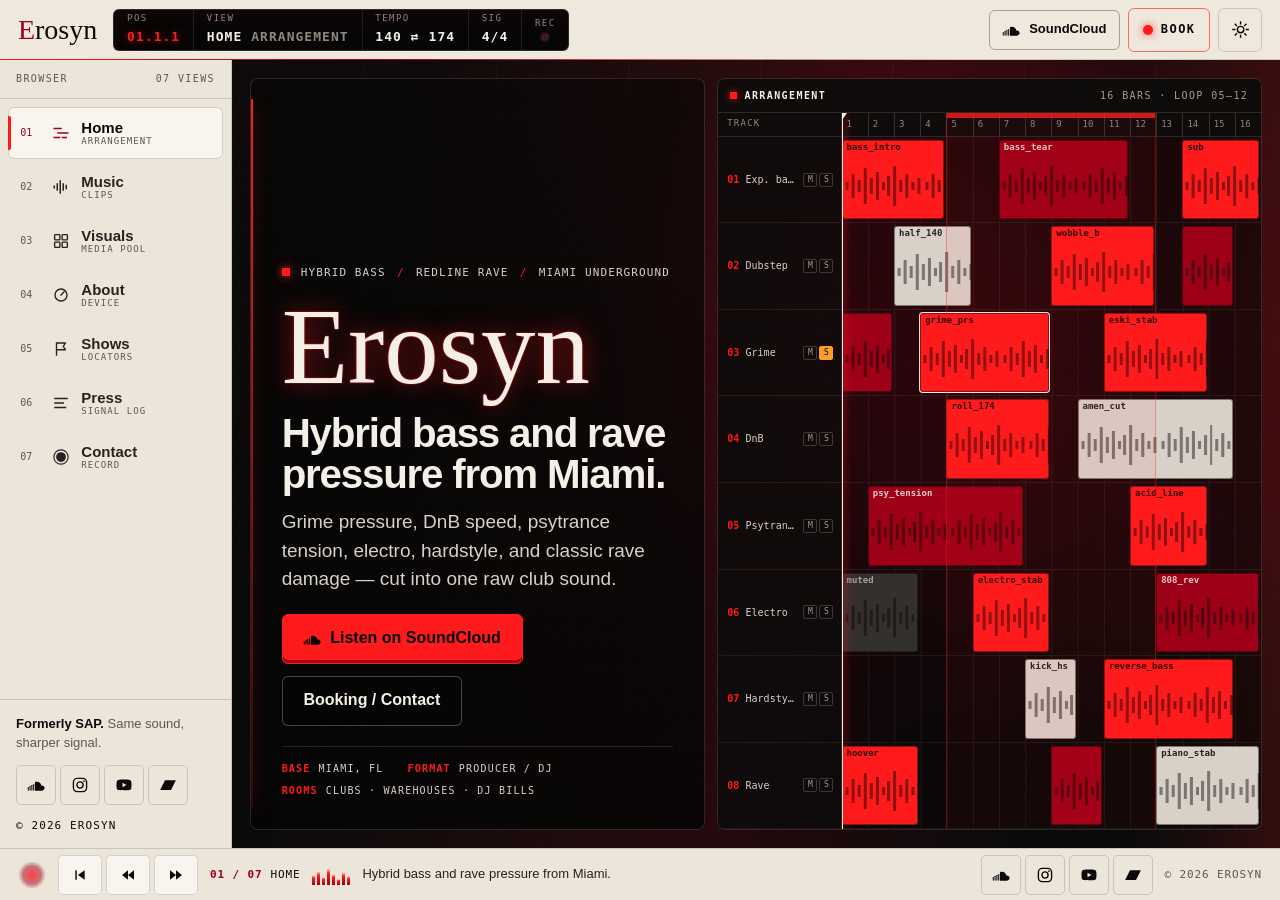
==== erosyn/index.html @ da172830 "Add Erosyn site as a no-scroll, DAW-style single-file app erosyn/index.html is the public site for E" ====
<!DOCTYPE html>
<html lang="en">
<head>
  <meta charset="utf-8">
  <meta name="viewport" content="width=device-width, initial-scale=1, viewport-fit=cover">
  <title>Erosyn — Hybrid Bass Producer &amp; DJ · Miami</title>
  <!-- BRAND SWAP: final SEO description -->
  <meta name="description" content="Erosyn — hybrid bass and rave pressure from Miami. Experimental bass, dubstep, DnB, UK grime, psytrance, electro, hardstyle, and classic rave in one raw club sound. Formerly SAP.">
  <!-- BRAND SWAP: production URL -->
  <link rel="canonical" href="https://standardacidprocedure.com/erosyn/">
  <meta name="robots" content="index, follow">
  <meta name="color-scheme" content="dark light">
  <meta name="theme-color" content="#050505" media="(prefers-color-scheme: dark)" data-default="#050505">
  <meta name="theme-color" content="#f4efe7" media="(prefers-color-scheme: light)" data-default="#f4efe7">

  <meta property="og:type" content="website">
  <meta property="og:site_name" content="Erosyn">
  <meta property="og:title" content="Erosyn — Hybrid bass and rave pressure from Miami">
  <!-- BRAND SWAP: final SEO description -->
  <meta property="og:description" content="Grime pressure, DnB speed, psytrance tension, electro, hardstyle, and classic rave damage in one raw hybrid club sound. Listen, follow, and book Erosyn.">
  <!-- BRAND SWAP: production URL -->
  <meta property="og:url" content="https://standardacidprocedure.com/erosyn/">
  <!-- BRAND SWAP: social preview image -->
  <meta property="og:image" content="https://standardacidprocedure.com/erosyn/03-social/banners/erosyn-hero-banner-warehouse-1920x1080-v01.png">
  <meta property="og:image:width" content="1920">
  <meta property="og:image:height" content="1080">
  <meta property="og:image:alt" content="Erosyn warehouse hero banner">

  <meta name="twitter:card" content="summary_large_image">
  <meta name="twitter:title" content="Erosyn — Hybrid bass and rave pressure from Miami">
  <!-- BRAND SWAP: final SEO description -->
  <meta name="twitter:description" content="Grime pressure, DnB speed, psytrance tension, electro, hardstyle, and classic rave damage in one raw hybrid club sound.">
  <!-- BRAND SWAP: social preview image -->
  <meta name="twitter:image" content="https://standardacidprocedure.com/erosyn/03-social/banners/erosyn-hero-banner-warehouse-1920x1080-v01.png">
  <meta name="twitter:image:alt" content="Erosyn warehouse hero banner">

  <!-- BRAND ASSET: flat red icon mark (production PNG) -->
  <link rel="icon" type="image/png" href="01-logos/png/erosyn-logo-icon-red-transparent-v01.png">
  <!-- BRAND ASSET: red glow avatar, used for the home-screen icon only -->
  <link rel="apple-touch-icon" href="03-social/avatars/erosyn-avatar-icon-redglow-1200-v01.png">

  <!-- BRAND COLOR SOURCE: Erosyn brand system v01 -->
  <style>
    /* =========================================================
       1. BRAND TOKENS — Erosyn brand system v01
       ========================================================= */
    :root {
      --void-black: #050505;
      --signal-red: #ff1b1b;
      --bloodline-red: #9e0018;
      --bone-white: #f4efe7;
      --static-gray: #8a8a8a;
      --warning-amber: #ff9b2f;

      --font-sans: Inter, Arial, Helvetica, sans-serif;
      --font-mono: ui-monospace, SFMono-Regular, Menlo, Consolas, monospace;
      --font-blackletter: "Old English Text MT", "UnifrakturMaguntia", "Luminari", "Palatino Linotype", "Book Antiqua", Georgia, serif;

      --fs-meta: .6875rem;
      --fs-body: clamp(.9375rem, .9rem + .15vw, 1rem);
      --fs-lead: clamp(1rem, .95rem + .3vw, 1.1875rem);
      --fs-view: clamp(1.75rem, 1.15rem + 1.9vw, 2.875rem);

      --space-xs: .5rem;
      --space-sm: .75rem;
      --space-md: 1.25rem;
      --space-lg: 2rem;
      --space-xl: clamp(2.5rem, 2rem + 2.5vw, 4rem);
      --space-2xl: clamp(3.5rem, 2.5rem + 4vw, 6rem);

      --container: 1240px;
      --gutter: clamp(16px, 4vw, 40px);
      --top-h: 60px;
      --status-h: 52px;
      --browser-w: 232px;
      --rail-w: 84px;
      --gap: 12px;
      --pad: clamp(12px, 1.4vw, 20px);
      --radius: 8px;
      --radius-sm: 6px;
      --t-fast: 120ms;
      --t: 150ms;
      --ease: cubic-bezier(.2, .7, .2, 1);
    }

    /* 2. THEME TOKENS — dark is canonical; .scheme-dark pins dark inside the light theme */
    :root,
    .scheme-dark {
      color-scheme: dark;
      --bg: var(--void-black);
      --bg-alt: #0a0908;
      --surface: #0c0c0c;
      --surface-raised: #151312;
      --text: var(--bone-white);
      --text-soft: #d9d1c8;
      --muted: #a49d95;
      --border: rgba(244, 239, 231, .13);
      --border-strong: rgba(244, 239, 231, .28);
      --grid-line: rgba(244, 239, 231, .035);
      --accent: var(--signal-red);
      --accent-text: var(--signal-red);
      --focus: var(--signal-red);
      --header-bg: #070606;
      --shadow: 0 18px 50px rgba(0, 0, 0, .42);
      --shadow-sm: 0 6px 18px rgba(0, 0, 0, .3);
    }

    /* Light: bone base, near-black type, bloodline red for red text (AA on bone). */
    :root[data-theme="light"] {
      color-scheme: light;
      --bg: var(--bone-white);
      --bg-alt: #ece5da;
      --surface: #f8f4ee;
      --surface-raised: #e6dfd3;
      --text: #0b0a09;
      --text-soft: #26221f;
      --muted: #5c5752;
      --border: rgba(5, 5, 5, .15);
      --border-strong: rgba(5, 5, 5, .32);
      --grid-line: rgba(5, 5, 5, .045);
      --accent-text: var(--bloodline-red);
      --header-bg: #efe8dd;
      --shadow: 0 18px 44px rgba(40, 24, 12, .14);
      --shadow-sm: 0 6px 16px rgba(40, 24, 12, .1);
    }

    @media (prefers-color-scheme: light) {
      :root:not([data-theme="dark"]) {
        color-scheme: light;
        --bg: var(--bone-white);
        --bg-alt: #ece5da;
        --surface: #f8f4ee;
        --surface-raised: #e6dfd3;
        --text: #0b0a09;
        --text-soft: #26221f;
        --muted: #5c5752;
        --border: rgba(5, 5, 5, .15);
        --border-strong: rgba(5, 5, 5, .32);
        --grid-line: rgba(5, 5, 5, .045);
        --accent-text: var(--bloodline-red);
        --header-bg: #efe8dd;
        --shadow: 0 18px 44px rgba(40, 24, 12, .14);
        --shadow-sm: 0 6px 16px rgba(40, 24, 12, .1);
      }
    }

    /* =========================================================
       3. BASE
       ========================================================= */
    *,
    *::before,
    *::after {
      box-sizing: border-box;
    }

    html {
      -webkit-text-size-adjust: 100%;
      text-size-adjust: 100%;
    }

    @media (prefers-reduced-motion: no-preference) {
      html:not(.app) {
        scroll-behavior: smooth;
      }
    }

    body {
      margin: 0;
      min-width: 320px;
      background-color: var(--bg);
      background-image:
        linear-gradient(90deg, var(--grid-line) 1px, transparent 1px),
        linear-gradient(180deg, var(--grid-line) 1px, transparent 1px);
      background-size: 48px 48px;
      color: var(--text);
      font-family: var(--font-sans);
      font-size: var(--fs-body);
      line-height: 1.55;
      -webkit-font-smoothing: antialiased;
    }

    h1, h2, h3, p, figure, blockquote, dl, dd, ol, ul {
      margin: 0;
    }

    img,
    svg {
      display: block;
      max-width: 100%;
    }

    img {
      height: auto;
    }

    a {
      color: inherit;
    }

    button,
    input,
    select,
    textarea {
      font: inherit;
      color: inherit;
    }

    button {
      cursor: pointer;
    }

    ::selection {
      background: var(--signal-red);
      color: var(--void-black);
    }

    :focus-visible {
      outline: 2px solid var(--focus);
      outline-offset: 3px;
    }

    main:focus {
      outline: none;
    }

    [hidden] {
      display: none !important;
    }

    /* =========================================================
       4. UTILITIES
       ========================================================= */
    .visually-hidden {
      position: absolute !important;
      width: 1px;
      height: 1px;
      margin: -1px;
      padding: 0;
      overflow: hidden;
      clip: rect(0 0 0 0);
      clip-path: inset(50%);
      white-space: nowrap;
      border: 0;
    }

    .mono {
      font-family: var(--font-mono);
      font-size: var(--fs-meta);
      letter-spacing: .1em;
      text-transform: uppercase;
    }

    .sprite {
      position: absolute;
      width: 0;
      height: 0;
      overflow: hidden;
    }

    .icon {
      width: 1.125rem;
      height: 1.125rem;
      flex: none;
    }

    .skip-link {
      position: absolute;
      top: .6rem;
      left: .6rem;
      z-index: 500;
      padding: .75rem 1rem;
      border: 1px solid var(--signal-red);
      border-radius: var(--radius-sm);
      background: var(--void-black);
      color: var(--bone-white);
      font-weight: 700;
      text-decoration: none;
      transform: translateY(-220%);
      transition: transform var(--t) var(--ease);
    }

    .skip-link:focus {
      transform: none;
    }

    .led {
      display: inline-block;
      width: 7px;
      height: 7px;
      flex: none;
      background: var(--signal-red);
      box-shadow: 0 0 8px rgba(255, 27, 27, .8);
    }

    /* =========================================================
       5. BUTTONS, CHIPS, LINKS
       ========================================================= */
    .btn {
      display: inline-flex;
      align-items: center;
      justify-content: center;
      gap: .55rem;
      min-height: 44px;
      padding: .6rem 1.05rem;
      border: 1px solid var(--border-strong);
      border-radius: var(--radius-sm);
      background: var(--surface);
      color: var(--text);
      font-size: .9375rem;
      font-weight: 700;
      line-height: 1.15;
      text-align: center;
      text-decoration: none;
      transition:
        background-color var(--t) var(--ease),
        border-color var(--t) var(--ease),
        color var(--t) var(--ease),
        box-shadow var(--t) var(--ease),
        transform var(--t-fast) var(--ease);
    }

    .btn--primary {
      border-color: var(--signal-red);
      background: var(--signal-red);
      color: var(--void-black);
      box-shadow: inset 0 -3px 0 var(--bloodline-red);
    }

    .btn--ghost {
      background: transparent;
    }

    .btn--sm {
      min-height: 40px;
      padding: .4rem .8rem;
      font-size: .8125rem;
    }

    .btn--lg {
      min-height: 50px;
      padding: .75rem 1.3rem;
      font-size: 1rem;
    }

    @media (hover: hover) {
      .btn:hover {
        border-color: var(--accent);
        transform: translateY(-1px);
      }

      .btn--primary:hover {
        background: var(--bloodline-red);
        color: var(--bone-white);
        box-shadow: inset 0 -3px 0 var(--signal-red);
      }

      .btn--ghost:hover {
        background: rgba(255, 27, 27, .08);
      }
    }

    .btn:active {
      transform: translateY(0);
    }

    .icon-btn {
      display: inline-grid;
      place-items: center;
      width: 44px;
      height: 44px;
      flex: none;
      padding: 0;
      border: 1px solid var(--border);
      border-radius: var(--radius-sm);
      background: transparent;
      color: var(--text);
      transition: border-color var(--t) var(--ease), color var(--t) var(--ease);
    }

    @media (hover: hover) {
      .icon-btn:hover {
        border-color: var(--accent);
        color: var(--accent-text);
      }
    }

    .chip {
      display: inline-flex;
      align-items: center;
      padding: .15rem .45rem;
      border: 1px solid var(--border-strong);
      border-radius: 4px;
      color: var(--muted);
      font-family: var(--font-mono);
      font-size: .625rem;
      font-weight: 700;
      letter-spacing: .1em;
      line-height: 1.4;
      text-transform: uppercase;
      white-space: nowrap;
    }

    /* Warning Amber is reserved for utility/status: placeholder + demo states only. */
    .chip--utility {
      border-color: var(--warning-amber);
      background: var(--warning-amber);
      color: var(--void-black);
    }

    .ext-link {
      display: inline-flex;
      align-items: center;
      justify-content: center;
      gap: .4rem;
      min-height: 44px;
      padding: 0 .75rem;
      border: 1px solid var(--border);
      border-radius: var(--radius-sm);
      color: var(--text);
      font-family: var(--font-mono);
      font-size: .6875rem;
      font-weight: 700;
      letter-spacing: .1em;
      text-decoration: none;
      text-transform: uppercase;
      white-space: nowrap;
      transition: border-color var(--t) var(--ease), color var(--t) var(--ease);
    }

    .ext-link .icon {
      width: .875rem;
      height: .875rem;
    }

    @media (hover: hover) {
      .ext-link:hover {
        border-color: var(--accent);
        color: var(--accent-text);
      }
    }

    /* =========================================================
       6. APP SHELL — no-scroll workstation (JS on); stacked document (JS off)
       ========================================================= */
    html.app,
    html.app body {
      height: 100%;
      overflow: hidden;
    }

    .app .shell {
      display: grid;
      grid-template-rows: var(--top-h) minmax(0, 1fr) var(--status-h);
      height: 100vh;
      height: 100dvh;
    }

    .app .workspace {
      display: grid;
      grid-template-columns: var(--browser-w) minmax(0, 1fr);
      min-height: 0;
    }

    .app .editor {
      position: relative;
      min-width: 0;
      min-height: 0;
      overflow: hidden;
      overflow: clip;
    }

    @media (min-width: 768px) and (max-width: 1279.98px) {
      .app .workspace {
        grid-template-columns: var(--rail-w) minmax(0, 1fr);
      }
    }

    @media (max-width: 767.98px) {
      :root {
        --top-h: 56px;
        --status-h: 56px;
        --gap: 10px;
      }

      .app .workspace {
        grid-template-columns: minmax(0, 1fr);
      }
    }

    /* =========================================================
       7. TOP BAR — brand, LCD readout, actions
       ========================================================= */
    .topbar {
      position: relative;
      z-index: 60;
      display: flex;
      flex-wrap: wrap;
      align-items: center;
      gap: .6rem;
      min-height: var(--top-h);
      padding: .5rem var(--pad);
      border-bottom: 1px solid var(--border);
      background: var(--header-bg);
    }

    .app .topbar {
      flex-wrap: nowrap;
      padding-block: 0;
    }

    .topbar::after {
      content: "";
      position: absolute;
      right: 0;
      bottom: -1px;
      left: 0;
      height: 1px;
      background: linear-gradient(90deg, var(--signal-red), var(--bloodline-red) 30%, transparent 75%);
    }

    .browser-toggle {
      display: none;
      align-items: center;
      gap: .5rem;
      min-height: 44px;
      padding: 0 .7rem;
      border: 1px solid var(--border);
      border-radius: var(--radius-sm);
      background: transparent;
      font-family: var(--font-mono);
      font-size: .6875rem;
      font-weight: 700;
      letter-spacing: .12em;
      text-transform: uppercase;
    }

    .browser-toggle[aria-expanded="true"] {
      border-color: var(--accent);
    }

    .browser-toggle__bars {
      display: grid;
      gap: 4px;
      width: 16px;
    }

    .browser-toggle__bars span {
      display: block;
      height: 2px;
      background: currentColor;
      transition: transform var(--t) var(--ease), opacity var(--t) var(--ease);
    }

    .browser-toggle[aria-expanded="true"] .browser-toggle__bars span:nth-child(1) {
      transform: translateY(6px) rotate(45deg);
    }

    .browser-toggle[aria-expanded="true"] .browser-toggle__bars span:nth-child(2) {
      opacity: 0;
    }

    .browser-toggle[aria-expanded="true"] .browser-toggle__bars span:nth-child(3) {
      transform: translateY(-6px) rotate(-45deg);
    }

    .brand {
      position: relative;
      display: inline-flex;
      align-items: center;
      min-height: 44px;
      flex: none;
      text-decoration: none;
    }

    .brand img {
      width: auto;
      height: 50px;
    }

    .logo-on-light {
      display: none;
    }

    :root[data-theme="light"] .logo-on-dark {
      display: none;
    }

    :root[data-theme="light"] .logo-on-light {
      display: block;
    }

    @media (prefers-color-scheme: light) {
      :root:not([data-theme="dark"]) .logo-on-dark {
        display: none;
      }

      :root:not([data-theme="dark"]) .logo-on-light {
        display: block;
      }
    }

    .brand__fallback,
    .wordmark__fallback {
      font-family: var(--font-blackletter);
      font-weight: 400;
    }

    .brand__fallback {
      display: none;
      color: var(--text);
      font-size: 1.75rem;
      line-height: 1;
    }

    .brand__fallback span {
      color: var(--accent-text);
    }

    .brand.is-missing img {
      position: absolute;
      width: 1px;
      height: 1px;
      overflow: hidden;
      clip-path: inset(50%);
      opacity: 0;
    }

    .brand.is-missing .brand__fallback {
      display: block;
    }

    /* LCD: hardware readout, always dark */
    .lcd {
      display: none;
    }

    .lcd__seg {
      display: grid;
      align-content: center;
      gap: 1px;
      min-width: 0;
      padding: 0 .8rem;
      border-left: 1px solid rgba(244, 239, 231, .1);
    }

    .lcd__seg:first-child {
      border-left: 0;
    }

    .lcd__label {
      color: #8f8780;
      font-size: .5625rem;
      letter-spacing: .16em;
      text-transform: uppercase;
    }

    .lcd__value {
      color: var(--bone-white);
      font-size: .8125rem;
      font-weight: 700;
      font-variant-numeric: tabular-nums;
      letter-spacing: .08em;
      text-transform: uppercase;
      white-space: nowrap;
    }

    .lcd__value--red {
      color: var(--signal-red);
      text-shadow: 0 0 8px rgba(255, 27, 27, .55);
    }

    .lcd__mode {
      color: #8f8780;
    }

    .lcd__seg--tempo,
    .lcd__seg--sig {
      display: none;
    }

    .rec-lamp {
      width: 10px;
      height: 10px;
      margin: 0 auto;
      border-radius: 50%;
      background: #3a1a1c;
      box-shadow: inset 0 0 0 1px rgba(0, 0, 0, .5);
    }

    .app[data-view="contact"] .rec-lamp {
      background: var(--signal-red);
      box-shadow: 0 0 10px rgba(255, 27, 27, .9);
    }

    @media (min-width: 768px) {
      .app .lcd {
        display: flex;
        align-items: stretch;
        height: 42px;
        margin-left: .4rem;
        overflow: hidden;
        border: 1px solid rgba(244, 239, 231, .16);
        border-radius: var(--radius-sm);
        background: #070606;
        font-family: var(--font-mono);
        box-shadow: inset 0 8px 18px rgba(255, 27, 27, .05);
      }
    }

    @media (min-width: 1280px) {
      .app .lcd__seg--tempo,
      .app .lcd__seg--sig {
        display: grid;
      }
    }

    .topbar__actions {
      display: flex;
      align-items: center;
      gap: .5rem;
      margin-left: auto;
    }

    .rec-btn {
      display: inline-flex;
      align-items: center;
      gap: .5rem;
      min-height: 44px;
      padding: 0 .85rem;
      border: 1px solid rgba(255, 27, 27, .6);
      border-radius: var(--radius-sm);
      color: var(--text);
      font-family: var(--font-mono);
      font-size: .75rem;
      font-weight: 700;
      letter-spacing: .12em;
      text-decoration: none;
      text-transform: uppercase;
      transition: background-color var(--t) var(--ease), border-color var(--t) var(--ease);
    }

    .rec-btn__dot {
      width: 10px;
      height: 10px;
      border-radius: 50%;
      background: var(--signal-red);
      box-shadow: 0 0 8px rgba(255, 27, 27, .8);
    }

    @media (hover: hover) {
      .rec-btn:hover {
        border-color: var(--signal-red);
        background: rgba(255, 27, 27, .1);
      }
    }

    .theme-toggle .icon {
      width: 1.2rem;
      height: 1.2rem;
    }

    .theme-toggle[aria-pressed="true"] .icon--sun,
    .theme-toggle[aria-pressed="false"] .icon--moon {
      display: none;
    }

    html:not(.js) .theme-toggle {
      display: none;
    }

    @media (max-width: 767.98px) {
      .app .browser-toggle {
        display: inline-flex;
      }

      .topbar-sc {
        display: none;
      }

      .brand img {
        height: 44px;
      }
    }

    @media (max-width: 379.98px) {
      .browser-toggle__label,
      .rec-btn__label {
        position: absolute;
        width: 1px;
        height: 1px;
        overflow: hidden;
        clip-path: inset(50%);
        white-space: nowrap;
      }

      .rec-btn {
        min-width: 44px;
        justify-content: center;
        padding: 0;
      }
    }

    @media (min-width: 768px) and (max-width: 1023.98px) {
      .topbar-sc {
        min-width: 44px;
        padding: 0;
      }

      .topbar-sc__label {
        position: absolute;
        width: 1px;
        height: 1px;
        overflow: hidden;
        clip-path: inset(50%);
        white-space: nowrap;
      }
    }

    /* =========================================================
       8. BROWSER — sidebar (≥1280), icon rail (768–1279), drawer (<768)
       ========================================================= */
    .browser {
      border-bottom: 1px solid var(--border);
      background: var(--bg-alt);
    }

    .browser__head {
      display: flex;
      justify-content: space-between;
      gap: .5rem;
      padding: .7rem 1rem;
      border-bottom: 1px solid var(--border);
      color: var(--muted);
      font-family: var(--font-mono);
      font-size: .625rem;
      letter-spacing: .14em;
      text-transform: uppercase;
    }

    .browser__list {
      display: flex;
      flex-wrap: wrap;
      gap: 4px;
      margin: 0;
      padding: .5rem;
      list-style: none;
    }

    .browser__link {
      position: relative;
      display: flex;
      align-items: center;
      gap: .6rem;
      min-height: 44px;
      padding: .35rem .7rem;
      border: 1px solid transparent;
      border-radius: var(--radius-sm);
      color: var(--text-soft);
      text-decoration: none;
      transition: background-color var(--t) var(--ease), color var(--t) var(--ease), border-color var(--t) var(--ease);
    }

    .browser__idx {
      color: var(--muted);
      font-family: var(--font-mono);
      font-size: .625rem;
      font-variant-numeric: tabular-nums;
    }

    .browser__icon {
      width: 18px;
      height: 18px;
      flex: none;
    }

    .browser__text {
      display: grid;
      min-width: 0;
      line-height: 1.15;
    }

    .browser__label {
      font-size: .9375rem;
      font-weight: 700;
    }

    .browser__hint {
      color: var(--muted);
      font-family: var(--font-mono);
      font-size: .5625rem;
      letter-spacing: .12em;
      text-transform: uppercase;
    }

    @media (hover: hover) {
      .browser__link:hover {
        background: rgba(255, 27, 27, .06);
        color: var(--text);
      }
    }

    .browser__link[aria-current="page"] {
      border-color: var(--border);
      background: var(--surface);
      color: var(--text);
    }

    .browser__link[aria-current="page"]::before {
      content: "";
      position: absolute;
      top: 8px;
      bottom: 8px;
      left: -1px;
      width: 3px;
      border-radius: 0 2px 2px 0;
      background: var(--signal-red);
    }

    .browser__link[aria-current="page"] .browser__icon,
    .browser__link[aria-current="page"] .browser__idx {
      color: var(--accent-text);
    }

    .browser__foot {
      display: none;
    }

    .browser__note {
      color: var(--muted);
      font-size: .8125rem;
      line-height: 1.45;
    }

    .browser__note b {
      color: var(--text);
    }

    .browser__social {
      display: none;
    }

    .app .browser {
      display: flex;
      flex-direction: column;
      min-height: 0;
      border-right: 1px solid var(--border);
      border-bottom: 0;
    }

    .app .browser__list {
      flex-direction: column;
      flex-wrap: nowrap;
      gap: 2px;
      overflow-y: auto;
    }

    .app .browser__link {
      display: grid;
      grid-template-columns: 1.3rem 18px minmax(0, 1fr);
      gap: .7rem;
      min-height: 52px;
    }

    .app .browser__foot {
      display: grid;
      gap: .75rem;
      margin-top: auto;
      padding: .9rem 1rem;
      border-top: 1px solid var(--border);
    }

    @media (min-width: 768px) and (max-width: 1279.98px) {
      .app .browser__head,
      .app .browser__foot,
      .app .browser__idx,
      .app .browser__hint {
        display: none;
      }

      .app .browser__list {
        padding: .5rem .4rem;
      }

      .app .browser__link {
        grid-template-columns: minmax(0, 1fr);
        justify-items: center;
        gap: .35rem;
        min-height: 62px;
        padding: .5rem .2rem;
        text-align: center;
      }

      .app .browser__icon {
        width: 20px;
        height: 20px;
      }

      .app .browser__label {
        font-size: .6875rem;
        letter-spacing: .02em;
      }
    }

    @media (max-width: 767.98px) {
      .app .browser {
        position: fixed;
        top: var(--top-h);
        bottom: 0;
        left: 0;
        z-index: 80;
        width: min(300px, 86vw);
        box-shadow: var(--shadow);
        transform: translateX(-102%);
        visibility: hidden;
        transition: transform 160ms var(--ease), visibility 0s linear 160ms;
      }

      .app .browser.is-open {
        transform: none;
        visibility: visible;
        transition-delay: 0s;
      }

      .app .browser__social {
        display: flex;
      }
    }

    .browser-scrim {
      position: fixed;
      inset: var(--top-h) 0 0;
      z-index: 70;
      background: rgba(5, 5, 5, .6);
    }

    /* =========================================================
       9. STATUS BAR — transport, position, meters, follow, copyright
       ========================================================= */
    .statusbar {
      display: flex;
      flex-wrap: wrap;
      align-items: center;
      gap: .6rem 1rem;
      padding: 1rem var(--gutter);
      border-top: 1px solid var(--border);
      background: var(--bg-alt);
      color: var(--muted);
      font-family: var(--font-mono);
      font-size: .6875rem;
      letter-spacing: .08em;
      text-transform: uppercase;
    }

    .app .statusbar {
      flex-wrap: nowrap;
      gap: .75rem;
      min-width: 0;
      padding: 0 var(--pad);
      overflow: hidden;
    }

    .status__icon {
      position: relative;
      display: block;
      width: 28px;
      height: 28px;
      flex: none;
      border-radius: 4px;
      background: radial-gradient(circle at 50% 50%, rgba(255, 27, 27, .8), rgba(158, 0, 24, .5) 45%, transparent 70%);
    }

    .status__icon img {
      width: 100%;
      height: 100%;
      object-fit: contain;
    }

    .status__icon.is-missing img {
      opacity: 0;
    }

    .transport {
      display: flex;
      gap: 4px;
    }

    .tbtn {
      display: grid;
      place-items: center;
      width: 44px;
      height: 40px;
      padding: 0;
      border: 1px solid var(--border);
      border-radius: 5px;
      background: var(--surface);
      color: var(--text);
      transition: border-color var(--t) var(--ease), color var(--t) var(--ease);
    }

    .tbtn .icon {
      width: 16px;
      height: 16px;
    }

    @media (hover: hover) {
      .tbtn:hover {
        border-color: var(--accent);
        color: var(--accent-text);
      }
    }

    html:not(.app) [data-step],
    html:not(.app) .status__pos {
      display: none;
    }

    .status__pos {
      display: flex;
      gap: .5rem;
      color: var(--text);
      white-space: nowrap;
    }

    .status__pos b {
      color: var(--accent-text);
      font-variant-numeric: tabular-nums;
    }

    .meters {
      display: none;
      align-items: flex-end;
      gap: 2px;
      height: 20px;
    }

    .meters i {
      width: 3px;
      height: 100%;
      background: linear-gradient(0deg, var(--bloodline-red), var(--signal-red) 70%, var(--bone-white));
      transform: scaleY(var(--l, .5));
      transform-origin: 50% 100%;
    }

    .status__desc {
      display: none;
      min-width: 0;
      overflow: hidden;
      color: var(--text-soft);
      font-family: var(--font-sans);
      font-size: .8125rem;
      letter-spacing: 0;
      text-overflow: ellipsis;
      text-transform: none;
      white-space: nowrap;
    }

    .status__nav ul {
      display: flex;
      flex-wrap: wrap;
      gap: 0 1rem;
      margin: 0;
      padding: 0;
      list-style: none;
    }

    .status__nav a {
      display: inline-flex;
      align-items: center;
      min-height: 44px;
      color: var(--text-soft);
    }

    .app .status__nav {
      display: none;
    }

    .social {
      display: flex;
      flex-wrap: wrap;
      gap: 4px;
      margin: 0;
      padding: 0;
      list-style: none;
    }

    .social a {
      display: grid;
      place-items: center;
      width: 40px;
      height: 40px;
      border: 1px solid var(--border);
      border-radius: 5px;
      color: var(--text);
      transition: border-color var(--t) var(--ease), color var(--t) var(--ease);
    }

    .social .icon {
      width: 18px;
      height: 18px;
    }

    @media (hover: hover) {
      .social a:hover {
        border-color: var(--accent);
        color: var(--accent-text);
      }
    }

    .status__end {
      display: flex;
      align-items: center;
      gap: .75rem;
      margin-left: auto;
    }

    .status__copy {
      white-space: nowrap;
    }

    @media (max-width: 767.98px) {
      .app .statusbar .social {
        display: none;
      }
    }

    @media (max-width: 479.98px) {
      .app .status__copy {
        display: none;
      }
    }

    @media (min-width: 1024px) {
      .app .meters {
        display: flex;
      }
    }

    @media (min-width: 1280px) {
      .app .status__desc {
        display: block;
      }
    }

    /* =========================================================
       10. VIEWS + PANELS
       ========================================================= */
    .view {
      position: relative;
      display: flex;
      flex-direction: column;
      gap: var(--gap);
      padding: var(--space-lg) var(--gutter);
      border-top: 1px solid var(--border);
    }

    .app .view {
      position: absolute;
      inset: 0;
      display: none;
      padding: var(--pad);
      border-top: 0;
      overflow: auto;
      overscroll-behavior: contain;
      animation: view-in 180ms var(--ease) both;
    }

    .app[data-view="home"] #home,
    .app[data-view="music"] #music,
    .app[data-view="visuals"] #visuals,
    .app[data-view="about"] #about,
    .app[data-view="shows"] #shows,
    .app[data-view="press"] #press,
    .app[data-view="contact"] #contact {
      display: flex;
    }

    .view__head {
      display: flex;
      flex: none;
      flex-wrap: wrap;
      align-items: flex-end;
      justify-content: space-between;
      gap: .4rem 1.5rem;
      padding-bottom: .7rem;
      border-bottom: 1px solid var(--border);
    }

    .view__idx {
      display: flex;
      align-items: center;
      gap: .55rem;
      color: var(--accent-text);
      font-family: var(--font-mono);
      font-size: .6875rem;
      font-weight: 700;
      letter-spacing: .14em;
      text-transform: uppercase;
    }

    .view__idx::before {
      content: "";
      width: 18px;
      height: 2px;
      background: var(--accent);
    }

    .view__title {
      margin-top: .3rem;
      font-size: var(--fs-view);
      font-weight: 800;
      letter-spacing: -.035em;
      line-height: .95;
    }

    .view__desc {
      max-width: 54ch;
      color: var(--text-soft);
      font-size: .9375rem;
    }

    /* Desktop: every view fits the editor. Below 1024px the chrome stays fixed and the view scrolls inside. */
    @media (min-width: 1024px) {
      .app .view__body {
        flex: 1;
        min-height: 0;
      }
    }

    .panel {
      position: relative;
      display: flex;
      flex-direction: column;
      min-width: 0;
      min-height: 0;
      overflow: hidden;
      border: 1px solid var(--border);
      border-radius: var(--radius);
      background: var(--surface);
    }

    .panel__bar {
      display: flex;
      flex: none;
      flex-wrap: wrap;
      align-items: center;
      justify-content: space-between;
      gap: .3rem 1rem;
      min-height: 34px;
      padding: .35rem .8rem;
      border-bottom: 1px solid var(--border);
      background: var(--surface-raised);
      color: var(--muted);
      font-family: var(--font-mono);
      font-size: .625rem;
      letter-spacing: .14em;
      text-transform: uppercase;
    }

    .panel__bar > span {
      display: inline-flex;
      align-items: center;
      gap: .45rem;
    }

    .panel__bar b {
      color: var(--text);
      font-weight: 700;
    }

    @media (max-height: 640px) {
      .app .view__desc {
        display: none;
      }
    }

    @keyframes view-in {
      from { opacity: 0; transform: translateY(6px); }
      to { opacity: 1; transform: none; }
    }

    /* =========================================================
       11. HOME — arrangement view
       ========================================================= */
    .view--home {
      background: var(--void-black);
      color: var(--text);
    }

    .home__media {
      position: absolute;
      inset: 0;
      z-index: 0;
      overflow: hidden;
      pointer-events: none;
      background:
        radial-gradient(ellipse 55% 70% at 74% 38%, rgba(158, 0, 24, .6), transparent 72%),
        radial-gradient(ellipse 30% 45% at 86% 70%, rgba(255, 27, 27, .18), transparent 70%),
        repeating-linear-gradient(90deg, rgba(244, 239, 231, .03) 0 2px, transparent 2px 132px),
        linear-gradient(180deg, #140506 0%, #070404 55%, #050505 100%);
    }

    .home__media img {
      width: 100%;
      height: 100%;
      object-fit: cover;
      object-position: 62% 50%;
      filter: saturate(.92) contrast(1.08) brightness(.62);
    }

    .home__media.is-missing img {
      opacity: 0;
    }

    .home__media::after {
      content: "";
      position: absolute;
      inset: 0;
      background:
        linear-gradient(270deg, rgba(255, 27, 27, .16), transparent 14%),
        linear-gradient(0deg, rgba(5, 5, 5, .85), transparent 45%),
        linear-gradient(90deg, rgba(5, 5, 5, .7), rgba(5, 5, 5, .2) 60%, rgba(5, 5, 5, .45));
    }

    .home__fx {
      position: absolute;
      inset: 0;
      z-index: 0;
      overflow: hidden;
      pointer-events: none;
    }

    .home__wash {
      position: absolute;
      top: 0;
      bottom: 0;
      left: -50%;
      z-index: 0;
      width: 200%;
      background: linear-gradient(104deg, transparent 32%, rgba(255, 27, 27, .08) 45%, rgba(158, 0, 24, .18) 52%, transparent 66%);
      pointer-events: none;
      animation: wash-drift 22s ease-in-out infinite alternate;
    }

    .home__noise {
      position: absolute;
      inset: 0;
      z-index: 0;
      opacity: .07;
      pointer-events: none;
      background-image: url("data:image/svg+xml,%3Csvg xmlns='http://www.w3.org/2000/svg' width='180' height='180'%3E%3Cfilter id='n'%3E%3CfeTurbulence type='fractalNoise' baseFrequency='.9' numOctaves='2' stitchTiles='stitch'/%3E%3CfeColorMatrix values='0 0 0 0 1 0 0 0 0 1 0 0 0 0 1 0 0 0 .6 0'/%3E%3C/filter%3E%3Crect width='100%25' height='100%25' filter='url(%23n)'/%3E%3C/svg%3E");
    }

    .home__grid {
      position: relative;
      z-index: 1;
      display: grid;
      gap: var(--gap);
    }

    @media (min-width: 1024px) {
      .home__grid {
        grid-template-columns: minmax(340px, 1fr) minmax(0, 1.2fr);
      }

      .app .home__grid {
        flex: 1;
        min-height: 0;
        grid-template-rows: minmax(0, 1fr);
      }
    }

    .home__id {
      justify-content: flex-end;
      gap: 0;
      padding: clamp(1.1rem, 2.4vw, 2.25rem);
      border-color: rgba(244, 239, 231, .14);
      background: linear-gradient(180deg, rgba(5, 5, 5, .5), rgba(5, 5, 5, .86));
    }

    .home__id::before {
      content: "";
      position: absolute;
      top: 1.25rem;
      bottom: 1.25rem;
      left: 0;
      width: 2px;
      background: linear-gradient(180deg, var(--signal-red), rgba(158, 0, 24, .25));
      box-shadow: 0 0 18px rgba(255, 27, 27, .55);
    }

    .hero__meta {
      display: flex;
      flex-wrap: wrap;
      align-items: center;
      gap: .3rem .7rem;
      color: var(--text-soft);
    }

    .hero__meta .sep {
      color: var(--accent-text);
    }

    .hero__dot {
      width: 8px;
      height: 8px;
      background: var(--signal-red);
      box-shadow: 0 0 10px rgba(255, 27, 27, .9);
      animation: signal-flicker 3.6s steps(1, end) infinite;
    }

    .hero__title {
      margin-top: .9rem;
      line-height: 1;
    }

    .hero__title:focus {
      outline: none;
    }

    .hero__title:focus-visible {
      outline: 2px solid var(--focus);
      outline-offset: 4px;
    }

    .wordmark {
      position: relative;
      display: inline-block;
      max-width: 100%;
      vertical-align: bottom;
    }

    .wordmark__img {
      width: auto;
      height: clamp(84px, 20vh, 200px);
      filter: drop-shadow(0 0 24px rgba(255, 27, 27, .22));
    }

    .wordmark__fallback {
      display: none;
      color: var(--bone-white);
      font-size: clamp(3.5rem, 2rem + 6vw, 7.5rem);
      line-height: .95;
      text-shadow: 0 0 2px rgba(255, 27, 27, .9), 0 0 24px rgba(255, 27, 27, .55);
    }

    .wordmark.is-missing .wordmark__img {
      position: absolute;
      width: 1px;
      height: 1px;
      overflow: hidden;
      clip-path: inset(50%);
      opacity: 0;
    }

    .wordmark.is-missing .wordmark__fallback {
      display: block;
    }

    .hero__headline {
      max-width: 20ch;
      margin-top: .9rem;
      font-size: clamp(1.5rem, 1rem + 1.9vw, 2.75rem);
      font-weight: 800;
      letter-spacing: -.03em;
      line-height: 1.02;
      text-wrap: balance;
    }

    .hero__lede {
      max-width: 50ch;
      margin-top: .8rem;
      color: var(--text-soft);
      font-size: var(--fs-lead);
      line-height: 1.5;
    }

    .hero__actions {
      display: flex;
      flex-wrap: wrap;
      gap: var(--space-sm);
      margin-top: 1.25rem;
    }

    .hero__actions .btn--ghost {
      background: rgba(5, 5, 5, .5);
    }

    .hero__facts {
      display: flex;
      flex-wrap: wrap;
      gap: .4rem 1.5rem;
      margin-top: 1.25rem;
      padding-top: .9rem;
      border-top: 1px solid var(--border);
      font-family: var(--font-mono);
      font-size: .625rem;
      letter-spacing: .12em;
      text-transform: uppercase;
    }

    .hero__facts div {
      display: flex;
      gap: .5rem;
    }

    .hero__facts dt {
      color: var(--accent-text);
      font-weight: 700;
    }

    .hero__facts dd {
      color: var(--text-soft);
    }

    @media (max-width: 479.98px) {
      .hero__actions .btn {
        width: 100%;
      }
    }

    @media (max-height: 760px) and (min-width: 1024px) {
      .app .hero__facts {
        display: none;
      }
    }

    /* Arrangement lanes */
    .arrange {
      --lane-head: 124px;
      border-color: rgba(244, 239, 231, .14);
      background: rgba(5, 5, 5, .5);
    }

    .arrange .panel__bar {
      background: rgba(14, 12, 12, .9);
    }

    .arrange__body {
      position: relative;
      display: grid;
      flex: 1;
      grid-template-rows: 24px minmax(0, 1fr);
      min-height: 240px;
    }

    @media (min-width: 1024px) {
      .app .arrange__body {
        min-height: 0;
      }
    }

    .arrange__ruler {
      display: grid;
      grid-template-columns: var(--lane-head) minmax(0, 1fr);
      border-bottom: 1px solid rgba(244, 239, 231, .12);
      background: rgba(14, 12, 12, .85);
    }

    .arrange__corner {
      display: flex;
      align-items: center;
      padding-left: .6rem;
      border-right: 1px solid rgba(244, 239, 231, .12);
      color: #8f8780;
      font-family: var(--font-mono);
      font-size: .5625rem;
      letter-spacing: .14em;
      text-transform: uppercase;
    }

    .ruler {
      display: grid;
      grid-template-columns: repeat(16, minmax(0, 1fr));
    }

    .ruler span {
      padding: 5px 0 0 4px;
      border-left: 1px solid rgba(244, 239, 231, .16);
      color: #8f8780;
      font-family: var(--font-mono);
      font-size: .5625rem;
      font-variant-numeric: tabular-nums;
    }

    .arrange__lanes {
      display: grid;
      grid-auto-rows: minmax(22px, 1fr);
      min-height: 0;
    }

    .lane {
      display: grid;
      grid-template-columns: var(--lane-head) minmax(0, 1fr);
      border-bottom: 1px solid rgba(244, 239, 231, .07);
    }

    .lane__head {
      display: flex;
      align-items: center;
      gap: .4rem;
      min-width: 0;
      padding: 0 .45rem 0 .6rem;
      overflow: hidden;
      border-right: 1px solid rgba(244, 239, 231, .12);
      background: rgba(14, 12, 12, .8);
      color: #d9d1c8;
      font-family: var(--font-mono);
      font-size: .625rem;
      white-space: nowrap;
    }

    .lane__head b {
      color: var(--signal-red);
    }

    .lane__name {
      flex: 1;
      min-width: 0;
      overflow: hidden;
      text-overflow: ellipsis;
    }

    .lane__ms {
      display: flex;
      gap: 2px;
    }

    .lane__ms i {
      display: grid;
      place-items: center;
      width: 14px;
      height: 14px;
      border: 1px solid rgba(244, 239, 231, .2);
      border-radius: 2px;
      color: #a49d95;
      font-size: .5rem;
      font-style: normal;
    }

    .lane__ms i.on {
      border-color: var(--warning-amber);
      background: var(--warning-amber);
      color: var(--void-black);
    }

    .lane__track {
      position: relative;
      background-image: linear-gradient(90deg, rgba(244, 239, 231, .07) 1px, transparent 1px);
      background-size: calc(100% / 16) 100%;
    }

    .clip {
      --c: var(--signal-red);
      position: absolute;
      top: 3px;
      bottom: 3px;
      left: calc(var(--x) * 100% / 16);
      width: calc(var(--w) * 100% / 16 - 2px);
      overflow: hidden;
      padding: 1px 4px;
      border: 1px solid rgba(5, 5, 5, .45);
      border-radius: 3px;
      background-color: var(--c);
      background-image: url("data:image/svg+xml,%3Csvg xmlns='http://www.w3.org/2000/svg' width='40' height='24'%3E%3Cpath d='M2 10v4M5 6v12M8 9v6M11 3v18M14 8v8M17 5v14M20 10v4M23 7v10M26 2v20M29 9v6M32 6v12M35 10v4M38 8v8' stroke='%23050505' stroke-opacity='.45' stroke-width='1.5'/%3E%3C/svg%3E");
      background-repeat: repeat-x;
      background-position: 0 70%;
      background-size: auto 62%;
      color: rgba(5, 5, 5, .85);
      font-family: var(--font-mono);
      font-size: .5625rem;
      font-weight: 700;
      line-height: 1.3;
      white-space: nowrap;
    }

    .clip--blood {
      --c: var(--bloodline-red);
      color: rgba(244, 239, 231, .85);
    }

    .clip--bone {
      --c: #d9d1c8;
    }

    .clip--mute {
      --c: #34302e;
      color: #a49d95;
    }

    .clip--sel {
      box-shadow: 0 0 0 1px var(--bone-white);
    }

    .arrange__overlay {
      position: absolute;
      top: 0;
      right: 0;
      bottom: 0;
      left: var(--lane-head);
      overflow: hidden;
      pointer-events: none;
    }

    .loop {
      position: absolute;
      top: 0;
      bottom: 0;
      left: calc(4 * 100% / 16);
      width: calc(8 * 100% / 16);
      border-right: 1px solid rgba(255, 27, 27, .35);
      border-left: 1px solid rgba(255, 27, 27, .35);
      background: rgba(255, 27, 27, .05);
    }

    .loop::before {
      content: "";
      position: absolute;
      top: 0;
      right: 0;
      left: 0;
      height: 5px;
      background: rgba(255, 27, 27, .8);
    }

    .playhead-run {
      position: absolute;
      inset: 0;
      animation: playhead 16s linear infinite;
    }

    .playhead {
      position: absolute;
      top: 0;
      bottom: 0;
      left: 0;
      width: 1px;
      background: var(--bone-white);
      box-shadow: 0 0 10px 1px rgba(255, 27, 27, .7);
    }

    .playhead::before {
      content: "";
      position: absolute;
      top: 0;
      left: -5px;
      border-top: 7px solid var(--bone-white);
      border-right: 5px solid transparent;
      border-left: 5px solid transparent;
    }

    @media (max-width: 767.98px) {
      .arrange {
        --lane-head: 88px;
      }

      .lane__ms {
        display: none;
      }

      .ruler span:nth-child(even) {
        color: transparent;
      }
    }

    /* =========================================================
       12. MUSIC — clips + inspector deck
       ========================================================= */
    .music {
      display: grid;
      gap: var(--gap);
    }

    @media (min-width: 1024px) {
      .music {
        grid-template-columns: minmax(0, 1fr) minmax(340px, .95fr);
      }

      .app .music {
        grid-template-rows: minmax(0, 1fr);
      }
    }

    @media (min-width: 1024px) {
      .app .clips .tracks {
        flex: 1;
        min-height: 0;
        overflow-y: auto;
      }
    }

    @media (min-width: 1024px) and (max-height: 860px) {
      .app .track__desc {
        display: none;
      }
    }

    .tracks {
      margin: 0;
      padding: 0;
      list-style: none;
    }

    .track {
      position: relative;
      display: grid;
      grid-template-columns: minmax(0, 1fr);
      border-bottom: 1px solid var(--border);
    }

    .track__select {
      position: relative;
      display: grid;
      grid-template-columns: 1.5rem 48px minmax(0, 1fr);
      align-items: center;
      gap: .75rem;
      width: 100%;
      padding: .7rem .8rem;
      border: 0;
      background: transparent;
      text-align: left;
      transition: background-color var(--t) var(--ease);
    }

    .track__select::before {
      content: "";
      position: absolute;
      top: 8px;
      bottom: 8px;
      left: 0;
      width: 3px;
      background: var(--signal-red);
      transform: scaleY(0);
      transition: transform var(--t) var(--ease);
    }

    .track__select[aria-pressed="true"] {
      background: linear-gradient(90deg, rgba(255, 27, 27, .12), transparent 75%);
    }

    .track__select[aria-pressed="true"]::before {
      transform: scaleY(1);
    }

    @media (hover: hover) {
      .track__select:hover {
        background-color: rgba(255, 27, 27, .06);
      }
    }

    .track__select:focus-visible {
      outline-offset: -3px;
    }

    html:not(.js) .track__select {
      cursor: default;
    }

    .track__num {
      color: var(--muted);
      font-family: var(--font-mono);
      font-size: .6875rem;
      font-variant-numeric: tabular-nums;
    }

    .track__select[aria-pressed="true"] .track__num {
      color: var(--accent-text);
      font-weight: 700;
    }

    .track__thumb {
      position: relative;
      display: block;
      width: 48px;
      height: 48px;
      overflow: hidden;
      border: 1px solid var(--border);
      border-radius: 4px;
    }

    .track__thumb img {
      width: 100%;
      height: 100%;
      object-fit: cover;
    }

    .track__main {
      display: grid;
      gap: .1rem;
      min-width: 0;
    }

    .track__title {
      font-size: 1rem;
      font-weight: 800;
      letter-spacing: -.01em;
      line-height: 1.2;
    }

    .track__meta {
      color: var(--muted);
      font-family: var(--font-mono);
      font-size: .625rem;
      letter-spacing: .1em;
      text-transform: uppercase;
    }

    .track__desc {
      color: var(--text-soft);
      font-size: .8125rem;
      line-height: 1.4;
    }

    .track__len {
      position: relative;
      display: block;
      height: 3px;
      margin-top: .3rem;
      overflow: hidden;
      border-radius: 2px;
      background: var(--border);
    }

    .track__len::after {
      content: "";
      position: absolute;
      inset: 0 auto 0 0;
      width: max(6%, calc(var(--len) * 100%));
      background: var(--accent);
    }

    .track .ext-link {
      justify-self: start;
      margin: -.3rem .8rem .7rem calc(.8rem + 1.5rem + 48px + 1.5rem);
    }

    @media (min-width: 768px) {
      .track {
        grid-template-columns: minmax(0, 1fr) auto;
        align-items: center;
      }

      .track .ext-link {
        margin: 0 .8rem 0 0;
      }
    }

    .clips__foot {
      display: flex;
      flex: none;
      flex-wrap: wrap;
      align-items: center;
      justify-content: space-between;
      gap: .5rem;
      padding: .7rem .8rem;
      border-top: 1px solid var(--border);
    }

    .clips__note {
      color: var(--muted);
      font-size: .8125rem;
    }

    .deck__body {
      display: grid;
      gap: var(--space-md);
      padding: .9rem;
    }

    @media (min-width: 480px) {
      .deck__body {
        grid-template-columns: minmax(120px, 44%) minmax(0, 1fr);
        align-items: start;
      }
    }

    .deck__art {
      position: relative;
      aspect-ratio: 1;
      overflow: hidden;
      border: 1px solid var(--border);
      border-radius: var(--radius-sm);
    }

    .deck__art img {
      position: absolute;
      inset: 0;
      width: 100%;
      height: 100%;
      object-fit: cover;
    }

    .deck__index {
      color: var(--muted);
    }

    .deck__title {
      margin-top: .4rem;
      font-size: clamp(1.5rem, 1.1rem + 1.4vw, 2.25rem);
      font-weight: 800;
      letter-spacing: -.03em;
      line-height: 1;
      overflow-wrap: anywhere;
    }

    .deck__desc {
      margin-top: .6rem;
      color: var(--text-soft);
      font-size: .9375rem;
    }

    .deck__meta {
      display: grid;
      grid-template-columns: repeat(3, minmax(0, 1fr));
      margin-top: .9rem;
      border-top: 1px solid var(--border);
    }

    .deck__meta div {
      padding: .6rem .5rem .1rem 0;
    }

    .deck__meta div + div {
      padding-left: .7rem;
      border-left: 1px solid var(--border);
    }

    .deck__meta dt {
      color: var(--muted);
      font-family: var(--font-mono);
      font-size: .5625rem;
      letter-spacing: .14em;
      text-transform: uppercase;
    }

    .deck__meta dd {
      margin-top: .15rem;
      font-size: .9375rem;
      font-weight: 700;
      font-variant-numeric: tabular-nums;
    }

    .deck__wave {
      position: relative;
      flex: none;
      height: clamp(56px, 13vh, 132px);
      margin-inline: .9rem;
      overflow: hidden;
      border: 1px solid rgba(244, 239, 231, .14);
      border-radius: var(--radius-sm);
      background: #070606;
      color: rgba(255, 27, 27, .55);
    }

    .deck__wave img {
      position: absolute;
      inset: 0;
      width: 100%;
      height: 100%;
      object-fit: cover;
    }

    .wave-svg {
      width: 100%;
      height: 100%;
    }

    .deck__wave .wave-svg {
      position: absolute;
      inset: 10% 0;
      height: 80%;
    }

    [data-fallback]:not(.is-missing) > .wave-svg {
      visibility: hidden;
    }

    .deck__playhead {
      position: absolute;
      top: 0;
      bottom: 0;
      left: 12px;
      width: 2px;
      background: var(--signal-red);
      box-shadow: 0 0 12px rgba(255, 27, 27, .85);
    }

    .deck__playhead span {
      position: absolute;
      top: 6px;
      left: 6px;
      padding: .1rem .3rem;
      background: var(--signal-red);
      color: var(--void-black);
      font-size: .5625rem;
      font-weight: 700;
      letter-spacing: .14em;
    }

    .deck__progress {
      display: grid;
      flex: none;
      grid-template-columns: auto minmax(0, 1fr) auto;
      align-items: center;
      gap: .75rem;
      padding: .6rem .9rem 0;
      color: var(--muted);
      font-size: .625rem;
      font-variant-numeric: tabular-nums;
    }

    .deck__track {
      position: relative;
      height: 4px;
      overflow: hidden;
      border-radius: 2px;
      background: var(--border);
    }

    .deck__fill {
      position: absolute;
      inset: 0 auto 0 0;
      width: 3%;
      background: var(--signal-red);
    }

    .deck__foot {
      display: flex;
      flex-wrap: wrap;
      align-items: center;
      justify-content: space-between;
      gap: .6rem 1rem;
      margin-top: auto;
      padding: .9rem;
    }

    .deck__note {
      color: var(--muted);
      font-size: .625rem;
    }

    /* =========================================================
       13. VISUALS — media pool pads
       ========================================================= */
    .pool {
      display: grid;
      grid-template-columns: repeat(2, minmax(0, 1fr));
      grid-auto-rows: 170px;
      gap: var(--gap);
      margin: 0;
      padding: 0;
      list-style: none;
    }

    .p-a,
    .p-f {
      grid-column: 1 / -1;
    }

    @media (min-width: 768px) {
      .pool {
        grid-template-columns: repeat(3, minmax(0, 1fr));
        grid-auto-rows: 200px;
      }

      .p-a {
        grid-column: span 2;
      }

      .p-b {
        grid-row: span 2;
      }

      .p-f {
        grid-column: span 2;
      }
    }

    @media (min-width: 1024px) {
      .pool {
        grid-template-columns: repeat(5, minmax(0, 1fr));
        grid-template-rows: repeat(2, 240px);
      }

      .app .pool {
        grid-template-rows: repeat(2, minmax(150px, 1fr));
      }

      .p-a { grid-column: 1 / 3; grid-row: 1; }
      .p-b { grid-column: 3; grid-row: 1 / 3; }
      .p-c { grid-column: 4 / 6; grid-row: 1; }
      .p-d { grid-column: 1; grid-row: 2; }
      .p-e { grid-column: 2; grid-row: 2; }
      .p-f { grid-column: 4 / 6; grid-row: 2; }
    }

    .pad,
    .pad__btn {
      min-width: 0;
      height: 100%;
    }

    .pad__btn {
      position: relative;
      display: block;
      width: 100%;
      padding: 0;
      overflow: hidden;
      border: 0;
      border-radius: var(--radius);
      background: none;
      color: var(--bone-white);
      text-align: left;
      cursor: zoom-in;
    }

    .pad__frame {
      position: relative;
      display: block;
      height: 100%;
      overflow: hidden;
      border: 1px solid var(--border);
      border-radius: var(--radius);
      transition: border-color var(--t) var(--ease);
    }

    .pad__frame img {
      position: absolute;
      inset: 0;
      width: 100%;
      height: 100%;
      object-fit: cover;
      object-position: var(--pos, 50% 50%);
      filter: saturate(.9);
      transition: transform var(--t) var(--ease), filter var(--t) var(--ease);
    }

    .pad__frame .wave-svg {
      position: absolute;
      inset: 20% 0;
      height: 60%;
      color: rgba(255, 27, 27, .6);
    }

    .pad__frame::after {
      content: "";
      position: absolute;
      top: 0;
      right: 0;
      left: 0;
      height: 2px;
      background: var(--signal-red);
      transform: scaleX(0);
      transform-origin: left center;
      transition: transform var(--t) var(--ease);
    }

    @media (hover: hover) {
      .pad__btn:hover .pad__frame {
        border-color: rgba(255, 27, 27, .7);
      }

      .pad__btn:hover .pad__frame img {
        transform: scale(1.015);
        filter: none;
      }

      .pad__btn:hover .pad__frame::after {
        transform: scaleX(1);
      }
    }

    .pad__btn:focus-visible .pad__frame::after {
      transform: scaleX(1);
    }

    .pad__idx {
      position: absolute;
      top: .6rem;
      left: .6rem;
      padding: .15rem .4rem;
      border-radius: 3px;
      background: rgba(5, 5, 5, .72);
      color: var(--signal-red);
      font-family: var(--font-mono);
      font-size: .5625rem;
      font-weight: 700;
      letter-spacing: .14em;
    }

    .pad__open {
      position: absolute;
      top: .5rem;
      right: .5rem;
      display: grid;
      place-items: center;
      width: 30px;
      height: 30px;
      border: 1px solid rgba(244, 239, 231, .24);
      border-radius: 4px;
      background: rgba(5, 5, 5, .6);
    }

    .pad__open .icon {
      width: 13px;
      height: 13px;
    }

    .pad__meta {
      position: absolute;
      right: 0;
      bottom: 0;
      left: 0;
      display: grid;
      gap: .15rem;
      padding: 2.25rem .8rem .7rem;
      background: linear-gradient(0deg, rgba(5, 5, 5, .9), rgba(5, 5, 5, .55) 55%, transparent);
    }

    .pad__title {
      font-size: .875rem;
      font-weight: 800;
      line-height: 1.2;
    }

    .pad__sub {
      color: #cfc7be;
      font-family: var(--font-mono);
      font-size: .5625rem;
      letter-spacing: .12em;
      text-transform: uppercase;
    }

    .p-b { --pos: 50% 20%; }
    .p-d { --pos: 50% 30%; }

    .pool__foot {
      display: flex;
      flex: none;
      flex-wrap: wrap;
      align-items: center;
      justify-content: space-between;
      gap: .5rem 1rem;
      color: var(--text-soft);
      font-size: .875rem;
    }

    /* =========================================================
       14. MEDIA MODAL
       ========================================================= */
    .modal {
      position: fixed;
      inset: 0;
      z-index: 400;
      display: grid;
      place-items: center;
      padding: clamp(.75rem, 3vw, 2rem);
      color: var(--text);
    }

    .modal__backdrop {
      position: absolute;
      inset: 0;
      background: rgba(5, 5, 5, .9);
    }

    .modal__panel {
      position: relative;
      display: grid;
      grid-template-rows: auto minmax(0, 1fr) auto;
      width: min(1120px, 100%);
      max-height: calc(100vh - 1.5rem);
      max-height: calc(100dvh - 1.5rem);
      overflow: hidden;
      border: 1px solid var(--border-strong);
      border-radius: var(--radius);
      background: #0c0c0c;
      box-shadow: 0 30px 90px rgba(0, 0, 0, .6);
      animation: modal-in 150ms var(--ease);
    }

    .modal__panel::before {
      content: "";
      position: absolute;
      top: 0;
      right: 0;
      left: 0;
      z-index: 1;
      height: 2px;
      background: linear-gradient(90deg, var(--signal-red), var(--bloodline-red) 60%, transparent);
    }

    .modal__panel:focus {
      outline: none;
    }

    .modal__head {
      display: flex;
      align-items: center;
      gap: var(--space-sm);
      padding: .6rem .6rem .6rem 1rem;
      border-bottom: 1px solid var(--border);
    }

    .modal__idx {
      color: var(--accent-text);
      font-weight: 700;
    }

    .modal__title {
      flex: 1;
      min-width: 0;
      font-size: clamp(1rem, .9rem + .5vw, 1.25rem);
      font-weight: 800;
      line-height: 1.2;
    }

    .modal__media {
      position: relative;
      display: grid;
      place-items: center;
      min-height: 200px;
      overflow: hidden;
      background:
        linear-gradient(90deg, rgba(244, 239, 231, .04) 1px, transparent 1px),
        linear-gradient(0deg, rgba(244, 239, 231, .04) 1px, transparent 1px),
        #070606;
      background-size: 32px 32px;
    }

    .modal__media img {
      width: auto;
      max-width: 100%;
      height: auto;
      max-height: calc(100dvh - 14rem);
      object-fit: contain;
    }

    .modal__media.is-missing img {
      opacity: 0;
    }

    .modal__foot {
      display: flex;
      flex-wrap: wrap;
      align-items: center;
      justify-content: space-between;
      gap: .75rem var(--space-md);
      padding: .75rem 1rem 1rem;
      border-top: 1px solid var(--border);
    }

    .modal__text {
      display: grid;
      gap: .3rem;
      max-width: 70ch;
    }

    .modal__meta {
      color: var(--muted);
    }

    .modal__desc {
      color: var(--text-soft);
      font-size: .9375rem;
    }

    @keyframes modal-in {
      from { opacity: 0; transform: translateY(6px); }
      to { opacity: 1; transform: none; }
    }

    /* =========================================================
       15. ABOUT — device view
       ========================================================= */
    .device {
      display: grid;
      gap: var(--gap);
    }

    .device__frame {
      position: relative;
      display: block;
      aspect-ratio: 16 / 9;
      overflow: hidden;
    }

    .device__frame::after {
      content: "";
      position: absolute;
      top: 0;
      bottom: 0;
      left: 0;
      width: 3px;
      background: var(--signal-red);
      box-shadow: 0 0 18px rgba(255, 27, 27, .7);
    }

    .device__frame img {
      position: absolute;
      inset: 0;
      width: 100%;
      height: 100%;
      object-fit: cover;
      object-position: 50% 30%;
    }

    .device__caption {
      display: flex;
      flex-wrap: wrap;
      justify-content: space-between;
      gap: .3rem 1rem;
      padding: .55rem .8rem;
      border-top: 1px solid var(--border);
      color: var(--muted);
    }

    .device__caption a {
      display: inline-flex;
      align-items: center;
      min-height: 24px;
      color: var(--text);
      text-underline-offset: 3px;
    }

    .device__notes {
      display: grid;
      align-content: start;
      gap: .8rem;
      padding: 1rem 1.1rem 1.1rem;
    }

    @media (min-width: 1024px) {
      .app .device__notes {
        overflow-y: auto;
      }
    }

    .device__lead {
      font-size: var(--fs-lead);
      font-weight: 700;
      line-height: 1.4;
    }

    .device__notes p:not(.device__lead) {
      max-width: 62ch;
      color: var(--text-soft);
      font-size: .9375rem;
    }

    .device__actions {
      display: flex;
      flex-wrap: wrap;
      gap: .5rem;
      margin-top: .2rem;
    }

    .params {
      display: grid;
      padding: .3rem .9rem .6rem;
    }

    .param {
      display: grid;
      grid-template-columns: minmax(0, 1fr);
      gap: .15rem;
      padding: .6rem 0;
      border-bottom: 1px solid var(--border);
    }

    .param:last-child {
      border-bottom: 0;
    }

    .param dt {
      display: flex;
      align-items: center;
      gap: .6rem;
      color: var(--accent-text);
      font-family: var(--font-mono);
      font-size: .625rem;
      font-weight: 700;
      letter-spacing: .14em;
      text-transform: uppercase;
    }

    .param dd {
      padding-left: calc(26px + .6rem);
      font-weight: 700;
      line-height: 1.3;
    }

    .knob {
      --turn: .5;
      position: relative;
      display: inline-block;
      width: 26px;
      height: 26px;
      flex: none;
      border-radius: 50%;
      background: conic-gradient(from 225deg, var(--signal-red) calc(var(--turn) * 270deg), var(--border-strong) 0 270deg, transparent 0);
    }

    .knob::before {
      content: "";
      position: absolute;
      inset: 3px;
      border-radius: 50%;
      background: var(--surface-raised);
    }

    .knob::after {
      content: "";
      position: absolute;
      top: 4px;
      left: 50%;
      width: 2px;
      height: 8px;
      margin-left: -1px;
      background: var(--text);
      transform: rotate(calc(-135deg + var(--turn) * 270deg));
      transform-origin: 50% 9px;
    }

    .device__preset {
      flex-direction: row;
      flex-wrap: wrap;
      align-items: center;
      gap: .5rem 1.25rem;
      padding: .9rem 1.1rem;
      border-left: 3px solid var(--signal-red);
    }

    .device__preset blockquote p {
      font-size: clamp(1.25rem, .95rem + 1.4vw, 2.125rem);
      font-weight: 800;
      letter-spacing: -.03em;
      line-height: 1.05;
    }

    .device__preset figcaption {
      color: var(--muted);
    }

    @media (min-width: 768px) {
      .device {
        grid-template-columns: minmax(0, .9fr) minmax(0, 1.1fr);
      }

      .device__preset {
        grid-column: 1 / -1;
      }
    }

    @media (min-width: 1024px) {
      .device {
        grid-template-areas:
          "photo notes"
          "params notes"
          "preset preset";
        grid-template-columns: minmax(0, .85fr) minmax(0, 1.2fr);
      }

      .app .device {
        grid-template-rows: minmax(0, 1fr) auto auto;
      }

      .device__photo { grid-area: photo; }
      .device__notes-panel { grid-area: notes; }
      .device__params { grid-area: params; }
      .device__preset { grid-area: preset; }

      .app .device__frame {
        flex: 1;
        min-height: 0;
        aspect-ratio: auto;
      }

      .device__params .params {
        grid-template-columns: repeat(2, minmax(0, 1fr));
        column-gap: 1rem;
      }
    }

    @media (min-width: 1280px) {
      .device {
        grid-template-areas:
          "photo notes params"
          "preset preset preset";
        grid-template-columns: minmax(0, .8fr) minmax(0, 1.2fr) minmax(0, .8fr);
      }

      .app .device {
        grid-template-rows: minmax(0, 1fr) auto;
      }

      .device__params .params {
        grid-template-columns: minmax(0, 1fr);
      }
    }

    /* =========================================================
       16. SHOWS — locators + event list
       ========================================================= */
    .shows {
      display: grid;
      gap: var(--gap);
    }

    @media (min-width: 1024px) {
      .shows {
        grid-template-columns: minmax(0, 1fr) minmax(260px, 300px);
      }

      .app .shows {
        grid-template-rows: auto minmax(0, 1fr);
      }

      .locators,
      .shows__panel {
        grid-column: 1;
      }

      .booking-card {
        grid-column: 2;
        grid-row: 1 / 3;
      }
    }

    .locators__body {
      position: relative;
      height: 84px;
      margin: 0 .9rem;
    }

    .locators__months span {
      position: absolute;
      top: 0;
      bottom: 0;
      left: var(--at);
      padding: 4px 0 0 4px;
      border-left: 1px solid var(--border);
      color: var(--muted);
      font-family: var(--font-mono);
      font-size: .5625rem;
      letter-spacing: .12em;
      text-transform: uppercase;
    }

    .locators__lane {
      position: absolute;
      top: 26px;
      right: 0;
      bottom: 12px;
      left: 0;
      border-top: 1px solid var(--border);
      border-bottom: 1px solid var(--border);
      background: rgba(255, 27, 27, .03);
    }

    .marker {
      position: absolute;
      top: 0;
      bottom: 0;
      left: var(--at);
      width: 2px;
      margin-left: -1px;
      background: var(--signal-red);
      transition: opacity var(--t) var(--ease);
    }

    .marker::before {
      content: "";
      position: absolute;
      top: -5px;
      left: -4px;
      width: 10px;
      height: 10px;
      background: inherit;
      transform: rotate(45deg);
    }

    .marker.is-past {
      background: var(--static-gray);
    }

    .locators[data-filter="upcoming"] .marker.is-past,
    .locators[data-filter="past"] .marker:not(.is-past) {
      opacity: .3;
    }

    .today {
      position: absolute;
      top: 0;
      bottom: 0;
      left: var(--at);
      border-left: 1px dashed var(--text);
    }

    .today span {
      position: absolute;
      bottom: 3px;
      left: 5px;
      color: var(--text);
      font-family: var(--font-mono);
      font-size: .5625rem;
      letter-spacing: .12em;
      text-transform: uppercase;
      white-space: nowrap;
    }

    .shows-toolbar {
      display: flex;
      flex: none;
      flex-wrap: wrap;
      align-items: center;
      justify-content: space-between;
      gap: .5rem;
      padding: .6rem .8rem;
      border-bottom: 1px solid var(--border);
    }

    html:not(.js) .shows-toolbar {
      display: none;
    }

    .filters {
      display: inline-flex;
      gap: 4px;
      padding: 3px;
      border: 1px solid var(--border);
      border-radius: var(--radius-sm);
      background: var(--bg);
    }

    .filter-btn {
      min-width: 6.75rem;
      min-height: 40px;
      padding: 0 .9rem;
      border: 0;
      border-radius: 4px;
      background: transparent;
      color: var(--muted);
      font-family: var(--font-mono);
      font-size: .6875rem;
      font-weight: 700;
      letter-spacing: .12em;
      text-transform: uppercase;
      transition: background-color var(--t) var(--ease), color var(--t) var(--ease);
    }

    @media (hover: hover) {
      .filter-btn:hover {
        color: var(--text);
      }
    }

    .filter-btn[aria-pressed="true"] {
      background: var(--signal-red);
      color: var(--void-black);
    }

    .shows-count {
      color: var(--muted);
    }

    .show-list {
      margin: 0;
      padding: 0;
      list-style: none;
    }

    @media (min-width: 1024px) {
      .app .show-list {
        flex: 1;
        min-height: 0;
        overflow-y: auto;
      }
    }

    .show {
      display: grid;
      grid-template-columns: 3.75rem minmax(0, 1fr);
      grid-template-areas:
        "date where"
        "date status"
        "date action";
      gap: .35rem .9rem;
      align-items: center;
      padding: .8rem;
      border-bottom: 1px solid var(--border);
    }

    .show__date {
      display: grid;
      grid-area: date;
      align-self: start;
      justify-items: start;
      font-variant-numeric: tabular-nums;
    }

    .show__weekday,
    .show__month {
      font-family: var(--font-mono);
      font-size: .625rem;
      letter-spacing: .12em;
      text-transform: uppercase;
    }

    .show__weekday {
      color: var(--accent-text);
      font-weight: 700;
    }

    .show__day {
      font-size: 1.75rem;
      font-weight: 800;
      letter-spacing: -.04em;
      line-height: 1;
    }

    .show__month {
      color: var(--muted);
    }

    .show__where {
      grid-area: where;
      min-width: 0;
    }

    .show__city {
      font-size: 1.0625rem;
      font-weight: 800;
      line-height: 1.2;
    }

    .show__venue {
      color: var(--muted);
      font-size: .875rem;
    }

    .show__status {
      display: flex;
      flex-wrap: wrap;
      grid-area: status;
      gap: .35rem;
    }

    .js .show__when {
      display: none;
    }

    .show .ext-link {
      grid-area: action;
      justify-self: start;
    }

    @media (min-width: 768px) {
      .show {
        grid-template-columns: 5.5rem minmax(0, 1.25fr) minmax(0, 1fr) auto;
        grid-template-areas: "date where status action";
        gap: .9rem 1.25rem;
      }

      .show__date {
        align-self: center;
      }

      .show .ext-link {
        justify-self: end;
      }
    }

    @media (hover: hover) {
      .show:hover {
        background: linear-gradient(90deg, rgba(255, 27, 27, .06), transparent 80%);
      }
    }

    .shows-empty {
      display: grid;
      justify-items: start;
      gap: .75rem;
      margin: .9rem;
      padding: 1.25rem;
      border: 1px dashed var(--border-strong);
      border-radius: var(--radius-sm);
      color: var(--text-soft);
    }

    .booking-card__body {
      display: grid;
      align-content: start;
      gap: .8rem;
      padding: 1.1rem 1.1rem 1.2rem;
    }

    .booking-card h3 {
      font-size: clamp(1.25rem, 1rem + .9vw, 1.625rem);
      font-weight: 800;
      letter-spacing: -.02em;
      line-height: 1.1;
    }

    .booking-card p {
      color: var(--text-soft);
      font-size: .9375rem;
    }

    .booking-card ul {
      display: grid;
      gap: .4rem;
      margin: 0;
      padding: 0;
      list-style: none;
      color: var(--muted);
      font-family: var(--font-mono);
      font-size: .625rem;
      letter-spacing: .1em;
      text-transform: uppercase;
    }

    .booking-card li::before {
      content: "— ";
      color: var(--accent-text);
    }

    .booking-card::before {
      content: "";
      position: absolute;
      top: 0;
      bottom: 0;
      left: 0;
      width: 3px;
      background: linear-gradient(180deg, var(--signal-red), var(--bloodline-red));
    }

    /* =========================================================
       17. PRESS — signal log
       ========================================================= */
    .log {
      display: grid;
      gap: var(--gap);
    }

    @media (min-width: 768px) {
      .log {
        grid-template-columns: repeat(2, minmax(0, 1fr));
      }

      .cutting--lead {
        grid-column: 1 / -1;
      }
    }

    @media (min-width: 1024px) {
      .log {
        grid-template-columns: minmax(0, 1.2fr) repeat(2, minmax(0, 1fr));
      }

      .app .log {
        grid-template-rows: repeat(2, minmax(0, 1fr));
      }

      .cutting--lead {
        grid-column: 1;
        grid-row: 1 / 3;
      }
    }

    .cutting {
      --notch: 16px;
      clip-path: polygon(0 0, calc(100% - var(--notch)) 0, 100% var(--notch), 100% 100%, 0 100%);
    }

    .cutting .panel__bar {
      justify-content: flex-start;
      padding-right: calc(var(--notch) + .5rem);
    }

    .cutting .panel__bar b {
      color: var(--accent-text);
    }

    .cutting__body {
      display: flex;
      flex: 1;
      flex-direction: column;
      gap: .9rem;
      padding: 1rem 1.1rem 1.1rem;
    }

    .cutting blockquote p {
      font-size: clamp(1.0625rem, .95rem + .45vw, 1.3125rem);
      font-weight: 700;
      letter-spacing: -.01em;
      line-height: 1.32;
      text-wrap: pretty;
    }

    .cutting figcaption {
      margin-top: auto;
      color: var(--muted);
      font-size: .8125rem;
    }

    .cutting figcaption::before {
      content: "";
      display: inline-block;
      width: 16px;
      height: 2px;
      margin-right: .55rem;
      vertical-align: middle;
      background: var(--accent);
    }

    .cutting--lead {
      background:
        linear-gradient(135deg, rgba(158, 0, 24, .18), transparent 55%),
        var(--surface);
    }

    .cutting--lead .cutting__body {
      justify-content: center;
      padding: clamp(1.25rem, 2.5vw, 2.25rem);
    }

    .cutting--lead blockquote p {
      font-size: clamp(1.5rem, min(1rem + 2vw, 4.4vh), 2.75rem);
      font-weight: 800;
      letter-spacing: -.03em;
      line-height: 1.06;
    }

    /* =========================================================
       18. CONTACT — record panel + form
       ========================================================= */
    .record {
      display: grid;
      gap: var(--gap);
    }

    @media (min-width: 1024px) {
      .record {
        grid-template-columns: minmax(0, .85fr) minmax(0, 1.15fr);
      }

      .app .record {
        grid-template-rows: minmax(0, 1fr);
      }
    }

    .routing__body {
      display: grid;
      align-content: start;
      gap: 1rem;
      padding: 1rem 1.1rem 1.1rem;
    }

    @media (min-width: 1024px) {
      .app .routing__body,
      .app .rec-panel .form {
        overflow-y: auto;
      }
    }

    .routing__lede {
      max-width: 46ch;
      color: var(--text-soft);
      font-size: var(--fs-lead);
    }

    .channels {
      display: grid;
      border-top: 1px solid var(--border);
    }

    .channels div {
      display: grid;
      grid-template-columns: 7.5rem minmax(0, 1fr);
      gap: 1rem;
      padding: .75rem 0;
      border-bottom: 1px solid var(--border);
    }

    .channels dt {
      font-weight: 800;
    }

    .channels dt::before {
      content: "";
      display: inline-block;
      width: 7px;
      height: 7px;
      margin-right: .55rem;
      vertical-align: middle;
      background: var(--signal-red);
    }

    .channels dd {
      color: var(--text-soft);
      font-size: .875rem;
    }

    @media (max-width: 479.98px) {
      .channels div {
        grid-template-columns: minmax(0, 1fr);
        gap: .2rem;
      }
    }

    .routing__assets {
      display: flex;
      flex-wrap: wrap;
      gap: .5rem;
    }

    .form {
      display: grid;
      align-content: start;
      gap: 1rem;
      padding: 1rem 1.1rem 1.2rem;
    }

    .form__row {
      display: grid;
      grid-template-columns: repeat(auto-fit, minmax(170px, 1fr));
      gap: 1rem;
    }

    .field {
      display: grid;
      align-content: start;
      gap: .35rem;
    }

    .field label {
      font-size: .875rem;
      font-weight: 700;
    }

    .input {
      width: 100%;
      min-height: 46px;
      padding: .6rem .8rem;
      border: 1px solid var(--border-strong);
      border-radius: var(--radius-sm);
      background-color: var(--bg);
      color: var(--text);
      font-size: 1rem;
      line-height: 1.4;
      transition: border-color var(--t) var(--ease), box-shadow var(--t) var(--ease);
    }

    @media (hover: hover) {
      .input:hover {
        border-color: var(--muted);
      }
    }

    .input:focus-visible {
      border-color: var(--accent);
      outline-offset: 2px;
    }

    .input[aria-invalid="true"] {
      border-color: var(--accent);
      box-shadow: inset 3px 0 0 var(--accent);
    }

    textarea.input {
      min-height: 7rem;
      resize: vertical;
    }

    select.input {
      padding-right: 2.75rem;
      background-image:
        linear-gradient(45deg, transparent 50%, currentColor 50%),
        linear-gradient(135deg, currentColor 50%, transparent 50%);
      background-position: calc(100% - 1.3rem) 52%, calc(100% - .95rem) 52%;
      background-size: 6px 6px, 6px 6px;
      background-repeat: no-repeat;
      -webkit-appearance: none;
      appearance: none;
    }

    .field__hint {
      color: var(--muted);
      font-size: .8125rem;
    }

    .field__error {
      display: flex;
      align-items: flex-start;
      gap: .45rem;
      color: var(--accent-text);
      font-size: .8125rem;
      font-weight: 700;
    }

    .field__error::before {
      content: "!";
      display: inline-grid;
      flex: none;
      place-items: center;
      width: 1.05rem;
      height: 1.05rem;
      margin-top: .1rem;
      border-radius: 2px;
      background: var(--signal-red);
      color: var(--void-black);
      font-family: var(--font-mono);
      font-size: .6875rem;
      line-height: 1;
    }

    .form__foot {
      display: flex;
      flex-wrap: wrap;
      align-items: center;
      gap: .75rem 1rem;
    }

    .form__req {
      color: var(--muted);
    }

    @media (max-width: 479.98px) {
      .form__foot .btn {
        width: 100%;
      }
    }

    .form__status {
      padding: .8rem .9rem;
      border: 1px solid var(--border);
      border-left: 3px solid var(--muted);
      border-radius: var(--radius-sm);
      font-size: .875rem;
      font-weight: 600;
    }

    .form__status:empty {
      padding: 0;
      border: 0;
    }

    .form__status[data-state="error"] {
      border-left-color: var(--signal-red);
      color: var(--accent-text);
    }

    .form__status[data-state="success"] {
      border-color: var(--warning-amber);
      border-left-color: var(--warning-amber);
      background: rgba(255, 155, 47, .08);
      color: var(--text);
    }

    .form__noscript {
      color: var(--muted);
      font-size: .875rem;
    }

    .rec-panel .panel__bar .led {
      border-radius: 50%;
    }

    /* =========================================================
       19. MISSING-ASSET FALLBACK ART (shown until the pack sits beside this file)
       ========================================================= */
    .art {
      background-color: #070505;
      background-image:
        linear-gradient(90deg, rgba(244, 239, 231, .045) 1px, transparent 1px),
        linear-gradient(0deg, rgba(244, 239, 231, .035) 1px, transparent 1px),
        radial-gradient(ellipse 70% 60% at 70% 35%, rgba(158, 0, 24, .55), transparent 70%),
        linear-gradient(180deg, #120607, #050505);
      background-size: 32px 32px, 32px 32px, auto, auto;
    }

    .art--redline {
      background-image:
        repeating-linear-gradient(0deg, transparent 0 17px, rgba(255, 27, 27, .2) 17px 18px),
        radial-gradient(ellipse 80% 60% at 65% 45%, rgba(158, 0, 24, .6), transparent 72%),
        linear-gradient(180deg, #110405, #050505);
      background-size: auto;
    }

    .art--flyer {
      background-image:
        linear-gradient(180deg, transparent 64%, rgba(255, 27, 27, .8) 64%, rgba(255, 27, 27, .8) 65.5%, transparent 65.5%),
        repeating-linear-gradient(180deg, transparent 0 22px, rgba(244, 239, 231, .05) 22px 23px),
        radial-gradient(ellipse 90% 50% at 50% 28%, rgba(158, 0, 24, .55), transparent 70%),
        linear-gradient(180deg, #140708, #050505);
      background-size: auto;
    }

    .art--logo {
      background-image:
        linear-gradient(90deg, transparent 30%, rgba(255, 27, 27, .85) 30%, rgba(255, 27, 27, .85) 70%, transparent 70%),
        radial-gradient(ellipse 45% 40% at 50% 50%, rgba(158, 0, 24, .55), transparent 75%),
        linear-gradient(180deg, #0b0707, #050505);
      background-size: 100% 2px, auto, auto;
      background-position: 0 50%, 0 0, 0 0;
      background-repeat: no-repeat;
    }

    .art--press {
      background-image:
        radial-gradient(ellipse 30% 44% at 50% 44%, rgba(244, 239, 231, .15), transparent 72%),
        linear-gradient(90deg, transparent 63%, rgba(255, 27, 27, .4) 64.5%, transparent 67%),
        linear-gradient(180deg, #121212, #050505);
      background-size: auto;
    }

    .art--cover {
      background-image:
        radial-gradient(circle at 50% 50%, rgba(255, 27, 27, .32), transparent 46%),
        repeating-linear-gradient(90deg, rgba(244, 239, 231, .06) 0 1px, transparent 1px 12px),
        linear-gradient(180deg, #120607, #050505);
      background-size: auto;
    }

    .art--wave {
      background-image: linear-gradient(180deg, #0b0606, #050505);
    }

    .media-fallback {
      position: absolute;
      inset: 0;
      display: none;
      flex-direction: column;
      align-items: center;
      justify-content: center;
      gap: .35rem;
      padding: 1rem;
      color: rgba(244, 239, 231, .72);
      font-family: var(--font-mono);
      font-size: .5625rem;
      letter-spacing: .1em;
      text-align: center;
      text-transform: uppercase;
      pointer-events: none;
    }

    .media-fallback__label {
      color: var(--signal-red);
      font-weight: 700;
    }

    .media-fallback__path {
      max-width: 100%;
      color: rgba(244, 239, 231, .55);
      letter-spacing: .02em;
      overflow-wrap: anywhere;
      text-transform: none;
    }

    .is-missing > .media-fallback {
      display: flex;
    }

    .pad__frame.is-missing img,
    .deck__art.is-missing img,
    .device__frame.is-missing img,
    .track__thumb.is-missing img {
      opacity: 0;
    }

    /* =========================================================
       20. MOTION, REDUCED MOTION, FORCED COLORS, PRINT
       ========================================================= */
    @keyframes wash-drift {
      from { transform: translateX(-12%); }
      to { transform: translateX(12%); }
    }

    @keyframes playhead {
      from { transform: translateX(0); }
      to { transform: translateX(100%); }
    }

    @keyframes meter {
      from { transform: scaleY(.2); }
      to { transform: scaleY(1); }
    }

    @keyframes signal-flicker {
      0% { opacity: 1; }
      62% { opacity: .35; }
      64% { opacity: 1; }
      66% { opacity: .5; }
      68% { opacity: 1; }
    }

    .app[data-view="home"] .meters i {
      animation: meter 1.4s steps(5, end) infinite alternate;
    }

    .meters i:nth-child(2) { --l: .7; animation-duration: 1.1s; }
    .meters i:nth-child(3) { --l: .4; animation-duration: 1.7s; }
    .meters i:nth-child(4) { --l: .85; animation-duration: .9s; }
    .meters i:nth-child(5) { --l: .55; animation-duration: 1.3s; }
    .meters i:nth-child(6) { --l: .3; animation-duration: 1.9s; }
    .meters i:nth-child(7) { --l: .65; animation-duration: 1.2s; }
    .meters i:nth-child(8) { --l: .45; animation-duration: 1.5s; }

    @media (prefers-reduced-motion: reduce) {
      *,
      *::before,
      *::after {
        animation-duration: .01ms !important;
        animation-iteration-count: 1 !important;
        transition-duration: .01ms !important;
        transition-delay: 0s !important;
        scroll-behavior: auto !important;
      }

      .home__wash,
      .hero__dot,
      .playhead-run,
      .app .meters i,
      .app .view {
        animation: none !important;
      }

      .playhead-run {
        transform: translateX(38%);
      }

      .btn:hover,
      .pad__btn:hover .pad__frame img {
        transform: none;
      }
    }

    @media (forced-colors: active) {
      .btn,
      .filter-btn,
      .icon-btn,
      .tbtn,
      .ext-link,
      .track__select,
      .browser-toggle,
      .browser__link {
        border: 1px solid ButtonText;
      }

      .filter-btn[aria-pressed="true"],
      .track__select[aria-pressed="true"],
      .browser__link[aria-current="page"] {
        outline: 2px solid Highlight;
      }
    }

    @media print {
      html.app,
      html.app body {
        height: auto;
        overflow: visible;
      }

      .app .shell,
      .app .workspace {
        display: block;
        height: auto;
      }

      .app .view {
        position: static;
        display: flex !important;
        overflow: visible;
        animation: none;
      }

      .browser,
      .topbar__actions,
      .statusbar,
      .home__wash,
      .playhead-run,
      .modal,
      .form {
        display: none !important;
      }
    }
  </style>

  <script>
    (() => {
      'use strict';

      const root = document.documentElement;
      const THEME_KEY = 'erosyn-theme';
      const THEME_COLORS = { dark: '#050505', light: '#f4efe7' };
      const BASE_TITLE = document.title;
      const VIEWS = [
        { id: 'home', label: 'Home', mode: 'Arrangement' },
        { id: 'music', label: 'Music', mode: 'Clips' },
        { id: 'visuals', label: 'Visuals', mode: 'Media pool' },
        { id: 'about', label: 'About', mode: 'Device' },
        { id: 'shows', label: 'Shows', mode: 'Locators' },
        { id: 'press', label: 'Press', mode: 'Signal log' },
        { id: 'contact', label: 'Contact', mode: 'Record' }
      ];
      const VIEW_IDS = VIEWS.map((view) => view.id);
      const reduceMotionQuery = window.matchMedia('(prefers-reduced-motion: reduce)');
      const lightSchemeQuery = window.matchMedia('(prefers-color-scheme: light)');
      const EMAIL_PATTERN = /^[^\s@]+@[^\s@]+\.[^\s@]{2,}$/;

      /* ---------- Early work in <head>: app mode, first view, stored theme (no wrong-theme flash) ---------- */
      function viewFromHash() {
        const id = decodeURIComponent(window.location.hash.slice(1));
        return VIEW_IDS.includes(id) ? id : null;
      }

      root.classList.add('js', 'app');
      root.dataset.view = viewFromHash() || 'home';

      function readStoredTheme() {
        try {
          const value = window.localStorage.getItem(THEME_KEY);
          return value === 'light' || value === 'dark' ? value : null;
        } catch (error) {
          return null;
        }
      }

      function storeTheme(theme) {
        try {
          window.localStorage.setItem(THEME_KEY, theme);
        } catch (error) {
          /* Storage blocked: the choice still applies for this visit. */
        }
      }

      const storedTheme = readStoredTheme();
      if (storedTheme) {
        root.setAttribute('data-theme', storedTheme);
      }

      function prefersReducedMotion() {
        return reduceMotionQuery.matches;
      }

      function onMediaChange(query, handler) {
        if (typeof query.addEventListener === 'function') {
          query.addEventListener('change', handler);
        } else if (typeof query.addListener === 'function') {
          query.addListener(handler);
        }
      }

      /* Brand assets live beside this file. When one is missing, swap in the CSS fallback art. */
      function markMissing(image) {
        const holder = image.closest('[data-fallback]');
        if (holder) {
          holder.classList.add('is-missing');
        }
      }

      document.addEventListener('error', (event) => {
        if (event.target instanceof HTMLImageElement) {
          markMissing(event.target);
        }
      }, true);

      function sweepBrokenImages() {
        document.querySelectorAll('[data-fallback] img').forEach((image) => {
          if (image.complete && image.naturalWidth === 0 && image.currentSrc) {
            markMissing(image);
          }
        });
      }

      /* ---------- Theme ---------- */
      function initTheme() {
        const toggle = document.getElementById('theme-toggle');
        const metas = Array.from(document.querySelectorAll('meta[name="theme-color"]'));
        let manual = Boolean(storedTheme);

        const activeTheme = () => root.getAttribute('data-theme') || (lightSchemeQuery.matches ? 'light' : 'dark');

        const sync = () => {
          const theme = activeTheme();
          const isDark = theme === 'dark';
          metas.forEach((meta) => {
            meta.setAttribute('content', manual ? THEME_COLORS[theme] : meta.dataset.default);
          });
          if (!toggle) {
            return;
          }
          toggle.setAttribute('aria-pressed', String(isDark));
          toggle.title = isDark ? 'Dark theme on — switch to light' : 'Light theme on — switch to dark';
        };

        sync();

        if (toggle) {
          toggle.addEventListener('click', () => {
            const next = activeTheme() === 'dark' ? 'light' : 'dark';
            manual = true;
            root.setAttribute('data-theme', next);
            storeTheme(next);
            sync();
          });
        }

        onMediaChange(lightSchemeQuery, () => {
          if (!manual) {
            sync();
          }
        });
      }

      /* ---------- Views: hash router, no page scroll ---------- */
      function initViews() {
        const links = Array.from(document.querySelectorAll('[data-view-link]'));
        const lcdPos = document.getElementById('lcd-pos');
        const lcdView = document.getElementById('lcd-view');
        const lcdMode = document.getElementById('lcd-mode');
        const statusPos = document.getElementById('status-pos');
        const statusView = document.getElementById('status-view');
        const announcer = document.getElementById('view-status');

        const show = (id, options) => {
          const settings = Object.assign({ focus: false, push: false, announce: false }, options);
          const index = VIEW_IDS.indexOf(id);
          if (index === -1) {
            return;
          }
          const meta = VIEWS[index];
          const view = document.getElementById(id);
          const changed = root.dataset.view !== id;
          root.dataset.view = id;

          links.forEach((link) => {
            if (link.getAttribute('href') === `#${id}`) {
              link.setAttribute('aria-current', 'page');
            } else {
              link.removeAttribute('aria-current');
            }
          });

          const position = String(index + 1).padStart(2, '0');
          if (lcdPos) lcdPos.textContent = `${position}.1.1`;
          if (lcdView) lcdView.textContent = meta.label;
          if (lcdMode) lcdMode.textContent = meta.mode;
          if (statusPos) statusPos.textContent = `${position} / ${String(VIEWS.length).padStart(2, '0')}`;
          if (statusView) statusView.textContent = meta.label;
          document.title = id === 'home' ? BASE_TITLE : `${meta.label} — Erosyn`;

          if (settings.push && viewFromHash() !== id) {
            window.history.pushState({ view: id }, '', `#${id}`);
          }
          if (changed && view) {
            view.scrollTop = 0;
          }
          if (settings.announce && announcer) {
            announcer.textContent = `${meta.label} view, ${index + 1} of ${VIEWS.length}`;
          }
          if (settings.focus && view) {
            const heading = view.querySelector('[data-view-heading]');
            if (heading) {
              heading.focus({ preventScroll: true });
            }
          }
        };

        document.addEventListener('click', (event) => {
          const link = event.target.closest('a[href^="#"]');
          if (!link || event.defaultPrevented || event.button !== 0 || event.metaKey || event.ctrlKey || event.shiftKey || event.altKey) {
            return;
          }
          const id = link.getAttribute('href').slice(1);
          if (!VIEW_IDS.includes(id)) {
            return;
          }
          event.preventDefault();
          show(id, { focus: true, push: true });
        });

        document.querySelectorAll('[data-step]').forEach((button) => {
          button.addEventListener('click', () => {
            const current = VIEW_IDS.indexOf(root.dataset.view);
            const next = (current + Number(button.dataset.step) + VIEW_IDS.length) % VIEW_IDS.length;
            show(VIEW_IDS[next], { push: true, announce: true });
          });
        });

        const syncFromHistory = () => {
          const id = viewFromHash();
          if (id && id !== root.dataset.view) {
            show(id, { focus: true });
          } else if (!window.location.hash && root.dataset.view !== 'home') {
            show('home', { focus: true });
          }
        };
        window.addEventListener('popstate', syncFromHistory);
        window.addEventListener('hashchange', syncFromHistory);

        show(root.dataset.view);
      }

      /* ---------- Browser drawer (below 768px) ---------- */
      function initBrowserMenu() {
        const toggle = document.getElementById('browser-toggle');
        const browser = document.getElementById('browser');
        const scrim = document.getElementById('browser-scrim');
        if (!toggle || !browser) {
          return;
        }
        const drawerQuery = window.matchMedia('(max-width: 767.98px)');
        const isOpen = () => toggle.getAttribute('aria-expanded') === 'true';

        const setOpen = (open, restoreFocus) => {
          browser.classList.toggle('is-open', open);
          toggle.setAttribute('aria-expanded', String(open));
          if (scrim) {
            scrim.hidden = !open;
          }
          if (open) {
            const current = browser.querySelector('[aria-current="page"]') || browser.querySelector('a');
            if (current) {
              current.focus();
            }
          } else if (restoreFocus) {
            toggle.focus();
          }
        };

        toggle.addEventListener('click', () => setOpen(!isOpen(), false));

        browser.addEventListener('click', (event) => {
          if (isOpen() && event.target.closest('a')) {
            setOpen(false, false);
          }
        });

        if (scrim) {
          scrim.addEventListener('click', () => setOpen(false, true));
        }

        document.addEventListener('keydown', (event) => {
          if (event.key === 'Escape' && isOpen()) {
            setOpen(false, true);
          }
        });

        browser.addEventListener('focusout', (event) => {
          const next = event.relatedTarget;
          if (isOpen() && next && !browser.contains(next) && next !== toggle) {
            setOpen(false, false);
          }
        });

        onMediaChange(drawerQuery, (event) => {
          if (!event.matches && isOpen()) {
            setOpen(false, false);
          }
        });
      }

      /* ---------- Release deck ---------- */
      function initReleaseDeck() {
        const deck = document.getElementById('deck');
        const list = document.querySelector('.tracks');
        if (!deck || !list) {
          return;
        }
        const buttons = Array.from(list.querySelectorAll('[data-track]'));
        const art = document.getElementById('deck-art');
        const artFrame = art ? art.closest('[data-fallback]') : null;
        const link = document.getElementById('deck-link');
        const linkContext = document.getElementById('deck-link-context');
        const live = document.getElementById('deck-live');
        const stacked = window.matchMedia('(max-width: 1023.98px)');
        const text = {
          index: document.getElementById('deck-index'),
          title: document.getElementById('deck-title'),
          desc: document.getElementById('deck-desc'),
          type: document.getElementById('deck-type'),
          year: document.getElementById('deck-year'),
          runtime: document.getElementById('deck-runtime'),
          end: document.getElementById('deck-end')
        };

        const load = (button) => {
          const data = button.dataset;
          if (text.index) text.index.textContent = `Clip ${data.index} / ${String(buttons.length).padStart(2, '0')}`;
          if (text.title) text.title.textContent = data.title;
          if (text.desc) text.desc.textContent = data.desc;
          if (text.type) text.type.textContent = data.type;
          if (text.year) text.year.textContent = data.year;
          if (text.runtime) text.runtime.textContent = data.runtime;
          if (text.end) text.end.textContent = data.runtime;
          if (art && art.getAttribute('src') !== data.art) {
            if (artFrame) artFrame.classList.remove('is-missing');
            art.setAttribute('src', data.art);
          }
          if (art) art.alt = data.artAlt;
          if (link) link.href = data.href;
          if (linkContext) linkContext.textContent = ` — ${data.title} (opens in a new tab)`;
          buttons.forEach((item) => item.setAttribute('aria-pressed', String(item === button)));
          if (live) live.textContent = `${data.title} loaded in the inspector.`;
          if (stacked.matches) {
            deck.scrollIntoView({ block: 'nearest', behavior: prefersReducedMotion() ? 'auto' : 'smooth' });
          }
        };

        list.addEventListener('click', (event) => {
          const button = event.target.closest('[data-track]');
          if (button) {
            load(button);
          }
        });
      }

      /* ---------- Media modal ---------- */
      function initMediaModal() {
        const modal = document.getElementById('media-modal');
        if (!modal) {
          return;
        }
        const panel = modal.querySelector('.modal__panel');
        const frame = modal.querySelector('.modal__media');
        const closeButton = modal.querySelector('.modal__close');
        const image = document.getElementById('media-modal-img');
        const title = document.getElementById('media-modal-title');
        const index = document.getElementById('media-modal-idx');
        const meta = document.getElementById('media-modal-meta');
        const desc = document.getElementById('media-modal-desc');
        const file = document.getElementById('media-modal-file');
        const path = document.getElementById('media-modal-path');
        const background = [
          document.querySelector('.skip-link'),
          document.querySelector('.shell')
        ].filter(Boolean);
        let lastTrigger = null;

        const focusables = () => Array.from(
          modal.querySelectorAll('a[href], button:not([disabled]), [tabindex]:not([tabindex="-1"])')
        ).filter((element) => element.getClientRects().length > 0);

        const open = (trigger) => {
          const data = trigger.dataset;
          lastTrigger = trigger;
          frame.classList.remove('is-missing');
          image.setAttribute('src', data.modalSrc);
          image.alt = data.modalAlt || '';
          title.textContent = data.modalTitle || '';
          index.textContent = data.modalIdx || '';
          meta.textContent = data.modalMeta || '';
          desc.textContent = data.modalDesc || '';
          file.href = data.modalSrc;
          path.textContent = data.modalSrc.split('/').pop();
          modal.hidden = false;
          background.forEach((element) => {
            element.inert = true;
          });
          (closeButton || panel).focus();
        };

        const close = () => {
          if (modal.hidden) {
            return;
          }
          modal.hidden = true;
          background.forEach((element) => {
            element.inert = false;
          });
          if (lastTrigger) {
            lastTrigger.focus();
          }
          lastTrigger = null;
        };

        document.addEventListener('click', (event) => {
          const trigger = event.target.closest('[data-modal-src]');
          if (trigger) {
            event.preventDefault();
            open(trigger);
          }
        });

        modal.addEventListener('click', (event) => {
          if (event.target.closest('[data-modal-close]')) {
            close();
          }
        });

        modal.addEventListener('keydown', (event) => {
          if (event.key === 'Escape') {
            event.preventDefault();
            close();
            return;
          }
          if (event.key !== 'Tab') {
            return;
          }
          const items = focusables();
          if (!items.length) {
            event.preventDefault();
            return;
          }
          const first = items[0];
          const last = items[items.length - 1];
          if (event.shiftKey && (document.activeElement === first || document.activeElement === panel)) {
            event.preventDefault();
            last.focus();
          } else if (!event.shiftKey && document.activeElement === last) {
            event.preventDefault();
            first.focus();
          }
        });
      }

      /* ---------- Shows: filters + locator timeline ---------- */
      function initShowFilters() {
        const list = document.getElementById('show-list');
        const buttons = Array.from(document.querySelectorAll('[data-show-filter]'));
        const status = document.getElementById('shows-status');
        const empty = document.getElementById('shows-empty');
        const emptyText = document.getElementById('shows-empty-text');
        const locators = document.querySelector('.locators');
        if (!list || !buttons.length) {
          return;
        }
        const rows = Array.from(list.querySelectorAll('.show'));
        const today = new Date();
        today.setHours(0, 0, 0, 0);
        const toDate = (value) => new Date(`${value}T00:00:00`);

        /* Dates roll from Upcoming to Past on their own once they pass. */
        rows.forEach((row) => {
          const time = row.querySelector('time[datetime]');
          if (!time) {
            return;
          }
          const date = toDate(time.getAttribute('datetime'));
          if (Number.isNaN(date.getTime())) {
            return;
          }
          const when = date >= today ? 'upcoming' : 'past';
          row.dataset.when = when;
          row.dataset.stamp = String(date.getTime());
          const label = row.querySelector('.show__when');
          if (label) {
            label.textContent = when === 'upcoming' ? 'Upcoming' : 'Past';
          }
        });

        const sorted = rows.slice().sort((a, b) => {
          if (a.dataset.when !== b.dataset.when) {
            return a.dataset.when === 'upcoming' ? -1 : 1;
          }
          const delta = Number(a.dataset.stamp) - Number(b.dataset.stamp);
          return a.dataset.when === 'upcoming' ? delta : -delta;
        });
        if (sorted.some((row, position) => row !== rows[position])) {
          sorted.forEach((row) => list.appendChild(row));
        }

        if (locators) {
          locators.querySelectorAll('.marker[data-date]').forEach((marker) => {
            marker.classList.toggle('is-past', toDate(marker.dataset.date) < today);
          });
          const todayMarker = locators.querySelector('.today');
          if (todayMarker) {
            const start = toDate(todayMarker.dataset.start);
            const end = toDate(todayMarker.dataset.end);
            if (today < start || today > end) {
              todayMarker.hidden = true;
            } else {
              todayMarker.style.setProperty('--at', `${((today - start) / (end - start) * 100).toFixed(2)}%`);
            }
          }
        }

        const apply = (filter) => {
          let count = 0;
          rows.forEach((row) => {
            const match = row.dataset.when === filter;
            row.hidden = !match;
            if (match) {
              count += 1;
            }
          });
          buttons.forEach((button) => {
            button.setAttribute('aria-pressed', String(button.dataset.showFilter === filter));
          });
          if (locators) {
            locators.dataset.filter = filter;
          }
          if (status) {
            status.textContent = count
              ? `${count} ${filter} ${count === 1 ? 'date' : 'dates'}`
              : `No ${filter} dates`;
          }
          if (empty) {
            empty.hidden = count > 0;
          }
          if (emptyText) {
            emptyText.textContent = filter === 'upcoming'
              ? 'No upcoming dates posted right now.'
              : 'No past dates listed yet.';
          }
        };

        buttons.forEach((button) => {
          button.addEventListener('click', () => apply(button.dataset.showFilter));
        });

        apply('upcoming');
      }

      /* ---------- Contact form (local validation only) ---------- */
      function initContactForm() {
        const form = document.getElementById('inquiry-form');
        if (!form) {
          return;
        }
        form.noValidate = true;
        const status = document.getElementById('form-status');
        const fields = [
          {
            el: form.elements.namedItem('name'),
            check: (value) => (value.trim() ? '' : 'Enter your name.')
          },
          {
            el: form.elements.namedItem('email'),
            check: (value) => {
              const trimmed = value.trim();
              if (!trimmed) {
                return 'Enter your email address.';
              }
              return EMAIL_PATTERN.test(trimmed) ? '' : 'Enter a valid email address, like name@example.com.';
            }
          },
          {
            el: form.elements.namedItem('reason'),
            check: (value) => (value ? '' : 'Choose a reason for getting in touch.')
          },
          {
            el: form.elements.namedItem('message'),
            check: (value) => {
              const trimmed = value.trim();
              if (!trimmed) {
                return 'Write a short message.';
              }
              return trimmed.length < 10 ? 'Add a little more detail — at least 10 characters.' : '';
            }
          }
        ].filter((field) => field.el);
        let attempted = false;

        const setError = (field, message) => {
          const input = field.el;
          const error = document.getElementById(`${input.id}-error`);
          if (!error) {
            return;
          }
          const described = (input.getAttribute('aria-describedby') || '')
            .split(/\s+/)
            .filter((id) => id && id !== error.id);
          if (message) {
            error.textContent = message;
            error.hidden = false;
            input.setAttribute('aria-invalid', 'true');
            described.unshift(error.id);
          } else {
            error.textContent = '';
            error.hidden = true;
            input.removeAttribute('aria-invalid');
          }
          if (described.length) {
            input.setAttribute('aria-describedby', described.join(' '));
          } else {
            input.removeAttribute('aria-describedby');
          }
        };

        const validate = (field) => {
          const message = field.check(field.el.value);
          setError(field, message);
          return !message;
        };

        const clearStatus = () => {
          if (status && status.dataset.state === 'success') {
            status.textContent = '';
            delete status.dataset.state;
          }
        };

        fields.forEach((field) => {
          const eventName = field.el.tagName === 'SELECT' ? 'change' : 'input';
          field.el.addEventListener(eventName, () => {
            clearStatus();
            if (attempted || field.el.getAttribute('aria-invalid') === 'true') {
              validate(field);
            }
          });
          field.el.addEventListener('blur', () => {
            if (attempted) {
              validate(field);
            }
          });
        });

        form.addEventListener('submit', (event) => {
          event.preventDefault();
          attempted = true;
          const invalid = fields.filter((field) => !validate(field));
          if (invalid.length) {
            if (status) {
              status.dataset.state = 'error';
              status.textContent = invalid.length === 1
                ? '1 field needs attention.'
                : `${invalid.length} fields need attention.`;
            }
            invalid[0].el.focus();
            return;
          }
          /* Values are preserved. Nothing is transmitted until a production endpoint is connected. */
          if (status) {
            status.dataset.state = 'success';
            status.textContent = 'Demo confirmation: your message passed local validation. Connect this form to the production booking endpoint before launch.';
          }
        });

        /* "Book" shortcuts elsewhere preselect the reason. */
        const reason = form.elements.namedItem('reason');
        document.addEventListener('click', (event) => {
          const shortcut = event.target.closest('a[data-reason]');
          if (!shortcut || !reason) {
            return;
          }
          const value = shortcut.dataset.reason;
          if (Array.from(reason.options).some((option) => option.value === value)) {
            reason.value = value;
            if (attempted) {
              validate(fields.find((field) => field.el === reason));
            }
          }
        });
      }

      function setCurrentYear() {
        const year = String(new Date().getFullYear());
        document.querySelectorAll('[data-current-year]').forEach((element) => {
          element.textContent = year;
        });
      }

      function init() {
        const steps = [
          initTheme,
          initViews,
          initBrowserMenu,
          initReleaseDeck,
          initMediaModal,
          initShowFilters,
          initContactForm,
          setCurrentYear,
          sweepBrokenImages
        ];
        steps.forEach((step) => {
          try {
            step();
          } catch (error) {
            if (step === initViews) {
              /* Router failed: drop back to the readable stacked document. */
              root.classList.remove('app');
            }
            console.error(`Erosyn: ${step.name} failed`, error);
          }
        });
      }

      if (document.readyState === 'loading') {
        document.addEventListener('DOMContentLoaded', init, { once: true });
      } else {
        init();
      }
    })();
  </script>
</head>
<body>
  <a class="skip-link" href="#main">Skip to content</a>

  <svg class="sprite" xmlns="http://www.w3.org/2000/svg" aria-hidden="true" focusable="false">
    <symbol id="i-soundcloud" viewBox="0 0 24 24">
      <g fill="currentColor">
        <rect x="1" y="14.5" width="1.4" height="5" rx=".7"/>
        <rect x="3.4" y="13" width="1.4" height="6.5" rx=".7"/>
        <rect x="5.8" y="11.5" width="1.4" height="8" rx=".7"/>
        <rect x="8.2" y="10.5" width="1.4" height="9" rx=".7"/>
        <path d="M10.6 8.3c.8-.4 1.7-.6 2.6-.6 3 0 5.5 2.2 5.9 5.1.3-.1.6-.1.9-.1 1.9 0 3.4 1.5 3.4 3.4s-1.5 3.4-3.4 3.4h-9.4z"/>
      </g>
    </symbol>
    <symbol id="i-instagram" viewBox="0 0 24 24">
      <g fill="none" stroke="currentColor" stroke-width="1.8">
        <rect x="3.2" y="3.2" width="17.6" height="17.6" rx="5"/>
        <circle cx="12" cy="12" r="4.1"/>
      </g>
      <circle cx="17.3" cy="6.7" r="1.15" fill="currentColor"/>
    </symbol>
    <symbol id="i-youtube" viewBox="0 0 24 24">
      <path fill="currentColor" fill-rule="evenodd" d="M21.6 7.2a2.7 2.7 0 0 0-1.9-1.9C18 4.8 12 4.8 12 4.8s-6 0-7.7.5a2.7 2.7 0 0 0-1.9 1.9C2 8.9 2 12 2 12s0 3.1.4 4.8a2.7 2.7 0 0 0 1.9 1.9c1.7.5 7.7.5 7.7.5s6 0 7.7-.5a2.7 2.7 0 0 0 1.9-1.9c.4-1.7.4-4.8.4-4.8s0-3.1-.4-4.8zM10 15.1V8.9l5.3 3.1z"/>
    </symbol>
    <symbol id="i-bandcamp" viewBox="0 0 24 24">
      <path fill="currentColor" d="M1.5 18.5 8 5.5h14.5L16 18.5z"/>
    </symbol>
    <symbol id="i-external" viewBox="0 0 24 24">
      <path fill="none" stroke="currentColor" stroke-width="2" stroke-linecap="square" d="M7 17 17 7M9 7h8v8"/>
    </symbol>
    <symbol id="i-expand" viewBox="0 0 24 24">
      <path fill="none" stroke="currentColor" stroke-width="2" stroke-linecap="square" d="M14 4h6v6M10 20H4v-6M20 4l-7 7M4 20l7-7"/>
    </symbol>
    <symbol id="i-close" viewBox="0 0 24 24">
      <path fill="none" stroke="currentColor" stroke-width="2" stroke-linecap="square" d="M6 6l12 12M18 6 6 18"/>
    </symbol>
    <symbol id="i-moon" viewBox="0 0 24 24">
      <path fill="none" stroke="currentColor" stroke-width="1.8" stroke-linejoin="round" d="M20 14.6A8 8 0 0 1 9.4 4a8 8 0 1 0 10.6 10.6z"/>
    </symbol>
    <symbol id="i-sun" viewBox="0 0 24 24">
      <g fill="none" stroke="currentColor" stroke-width="1.8" stroke-linecap="square">
        <circle cx="12" cy="12" r="4"/>
        <path d="M12 2.5v2.2M12 19.3v2.2M2.5 12h2.2M19.3 12h2.2M5.3 5.3l1.5 1.5M17.2 17.2l1.5 1.5M5.3 18.7l1.5-1.5M17.2 6.8l1.5-1.5"/>
      </g>
    </symbol>
    <symbol id="i-start" viewBox="0 0 24 24">
      <path fill="currentColor" d="M5 5h2.2v14H5zM19 5v14l-10-7z"/>
    </symbol>
    <symbol id="i-prev" viewBox="0 0 24 24">
      <path fill="currentColor" d="M12 5v14L3 12zM21 5v14l-9-7z"/>
    </symbol>
    <symbol id="i-next" viewBox="0 0 24 24">
      <path fill="currentColor" d="M3 5v14l9-7zM12 5v14l9-7z"/>
    </symbol>
    <symbol id="i-arrange" viewBox="0 0 24 24">
      <path fill="none" stroke="currentColor" stroke-width="2" stroke-linecap="square" d="M3 6h9M8 12h13M3 18h7M14 18h5"/>
    </symbol>
    <symbol id="i-clips" viewBox="0 0 24 24">
      <path fill="none" stroke="currentColor" stroke-width="2" stroke-linecap="square" d="M3 11v2M7 8v8M11 4v16M15 8v8M19 10v4"/>
    </symbol>
    <symbol id="i-pool" viewBox="0 0 24 24">
      <g fill="none" stroke="currentColor" stroke-width="1.8">
        <rect x="3.5" y="3.5" width="7" height="7" rx="1"/>
        <rect x="13.5" y="3.5" width="7" height="7" rx="1"/>
        <rect x="3.5" y="13.5" width="7" height="7" rx="1"/>
        <rect x="13.5" y="13.5" width="7" height="7" rx="1"/>
      </g>
    </symbol>
    <symbol id="i-device" viewBox="0 0 24 24">
      <g fill="none" stroke="currentColor" stroke-width="1.8" stroke-linecap="square">
        <circle cx="12" cy="12" r="8"/>
        <path d="M12 12l4-4"/>
      </g>
    </symbol>
    <symbol id="i-locator" viewBox="0 0 24 24">
      <path fill="none" stroke="currentColor" stroke-width="1.8" stroke-linejoin="round" d="M6 21V3M6 4h12l-3 4.5 3 4.5H6"/>
    </symbol>
    <symbol id="i-log" viewBox="0 0 24 24">
      <path fill="none" stroke="currentColor" stroke-width="2" stroke-linecap="square" d="M4 6h16M4 12h11M4 18h14"/>
    </symbol>
    <symbol id="i-rec" viewBox="0 0 24 24">
      <circle cx="12" cy="12" r="6.5" fill="currentColor"/>
      <circle cx="12" cy="12" r="9.5" fill="none" stroke="currentColor" stroke-width="1.5"/>
    </symbol>
    <symbol id="i-wave" viewBox="0 0 960 120" preserveAspectRatio="none">
      <path fill="none" stroke="currentColor" stroke-width="2.5" stroke-linecap="round" vector-effect="non-scaling-stroke" d="M4 39V81M12 37V83M20 29V91M28 32V88M36 24V96M44 25V95M52 28V92M60 23V97M68 30V90M76 27V93M84 33V87M92 34V86M100 32V88M108 29V91M116 36V84M124 34V86M132 29V91M140 23V97M148 26V94M156 27V93M164 20V100M172 31V89M180 22V98M188 30V90M196 33V87M204 35V85M212 34V86M220 30V90M228 36V84M236 31V89M244 29V91M252 30V90M260 26V94M268 31V89M276 30V90M284 28V92M292 24V96M300 29V91M308 32V88M316 33V87M324 38V82M332 42V78M340 42V78M348 45V75M356 49V71M364 49V71M372 50V70M380 46V74M388 44V76M396 44V76M404 38V82M412 42V78M420 38V82M428 34V86M436 38V82M444 35V85M452 39V81M460 33V87M468 31V89M476 32V88M484 28V92M492 31V89M500 24V96M508 23V97M516 20V100M524 19V101M532 12V108M540 9V111M548 17V103M556 16V104M564 27V93M572 22V98M580 26V94M588 26V94M596 31V89M604 37V83M612 37V83M620 34V86M628 39V81M636 33V87M644 35V85M652 33V87M660 33V87M668 24V96M676 32V88M684 31V89M692 31V89M700 28V92M708 37V83M716 36V84M724 36V84M732 35V85M740 36V84M748 36V84M756 41V79M764 41V79M772 42V78M780 41V79M788 41V79M796 44V76M804 43V77M812 42V78M820 42V78M828 41V79M836 42V78M844 44V76M852 46V74M860 43V77M868 42V78M876 39V81M884 33V87M892 32V88M900 30V90M908 26V94M916 22V98M924 28V92M932 16V104M940 18V102M948 17V103M956 19V101"/>
    </symbol>
  </svg>

  <div class="shell">

    <!-- ======================================================
         B. TOP BAR (sticky header)
         ====================================================== -->
    <header class="topbar">
      <button class="browser-toggle" id="browser-toggle" type="button" aria-expanded="false" aria-controls="browser">
        <span class="browser-toggle__bars" aria-hidden="true"><span></span><span></span><span></span></span>
        <span class="browser-toggle__label">Menu</span>
      </button>

      <a class="brand" href="#home" data-fallback>
        <!-- BRAND ASSET: primary Erosyn production wordmark (white, for dark backgrounds) -->
        <img class="logo-on-dark" src="01-logos/png/erosyn-logo-wordmark-white-transparent-v01.png" alt="Erosyn — home" width="1900" height="1200" decoding="async">
        <!-- BRAND ASSET: Erosyn production wordmark (black, for the light theme) -->
        <img class="logo-on-light" src="01-logos/png/erosyn-logo-wordmark-black-transparent-v01.png" alt="Erosyn — home" width="1900" height="1200" loading="lazy" decoding="async">
        <span class="brand__fallback" aria-hidden="true"><span>E</span>rosyn</span>
      </a>

      <div class="lcd" aria-hidden="true">
        <div class="lcd__seg">
          <span class="lcd__label">Pos</span>
          <span class="lcd__value lcd__value--red" id="lcd-pos">01.1.1</span>
        </div>
        <div class="lcd__seg">
          <span class="lcd__label">View</span>
          <span class="lcd__value"><span id="lcd-view">Home</span> <span class="lcd__mode" id="lcd-mode">Arrangement</span></span>
        </div>
        <div class="lcd__seg lcd__seg--tempo">
          <span class="lcd__label">Tempo</span>
          <span class="lcd__value">140 ⇄ 174</span>
        </div>
        <div class="lcd__seg lcd__seg--sig">
          <span class="lcd__label">Sig</span>
          <span class="lcd__value">4/4</span>
        </div>
        <div class="lcd__seg">
          <span class="lcd__label">Rec</span>
          <span class="rec-lamp"></span>
        </div>
      </div>

      <div class="topbar__actions">
        <!-- BRAND SWAP: confirm SoundCloud artist URL -->
        <a class="btn btn--sm btn--ghost topbar-sc" href="https://soundcloud.com/erosynmusic" target="_blank" rel="noopener">
          <svg class="icon" aria-hidden="true" focusable="false"><use href="#i-soundcloud"/></svg>
          <span class="topbar-sc__label">SoundCloud</span>
          <span class="visually-hidden">(opens in a new tab)</span>
        </a>
        <a class="rec-btn" href="#contact" data-reason="booking">
          <span class="rec-btn__dot" aria-hidden="true"></span>
          <span class="rec-btn__label">Book</span>
          <span class="visually-hidden">— booking inquiry</span>
        </a>
        <button class="icon-btn theme-toggle" id="theme-toggle" type="button" aria-pressed="true" aria-label="Dark theme" title="Dark theme on — switch to light">
          <svg class="icon icon--moon" aria-hidden="true" focusable="false"><use href="#i-moon"/></svg>
          <svg class="icon icon--sun" aria-hidden="true" focusable="false"><use href="#i-sun"/></svg>
        </button>
      </div>
    </header>

    <div class="workspace">
      <!-- ======================================================
           BROWSER — primary navigation
           ====================================================== -->
      <nav class="browser" id="browser" aria-label="Primary">
        <p class="browser__head"><span>Browser</span><span>07 views</span></p>
        <ul class="browser__list">
          <li><a class="browser__link" href="#home" data-view-link><span class="browser__idx">01</span><svg class="browser__icon" aria-hidden="true" focusable="false"><use href="#i-arrange"/></svg><span class="browser__text"><span class="browser__label">Home</span><span class="browser__hint">Arrangement</span></span></a></li>
          <li><a class="browser__link" href="#music" data-view-link><span class="browser__idx">02</span><svg class="browser__icon" aria-hidden="true" focusable="false"><use href="#i-clips"/></svg><span class="browser__text"><span class="browser__label">Music</span><span class="browser__hint">Clips</span></span></a></li>
          <li><a class="browser__link" href="#visuals" data-view-link><span class="browser__idx">03</span><svg class="browser__icon" aria-hidden="true" focusable="false"><use href="#i-pool"/></svg><span class="browser__text"><span class="browser__label">Visuals</span><span class="browser__hint">Media pool</span></span></a></li>
          <li><a class="browser__link" href="#about" data-view-link><span class="browser__idx">04</span><svg class="browser__icon" aria-hidden="true" focusable="false"><use href="#i-device"/></svg><span class="browser__text"><span class="browser__label">About</span><span class="browser__hint">Device</span></span></a></li>
          <li><a class="browser__link" href="#shows" data-view-link><span class="browser__idx">05</span><svg class="browser__icon" aria-hidden="true" focusable="false"><use href="#i-locator"/></svg><span class="browser__text"><span class="browser__label">Shows</span><span class="browser__hint">Locators</span></span></a></li>
          <li><a class="browser__link" href="#press" data-view-link><span class="browser__idx">06</span><svg class="browser__icon" aria-hidden="true" focusable="false"><use href="#i-log"/></svg><span class="browser__text"><span class="browser__label">Press</span><span class="browser__hint">Signal log</span></span></a></li>
          <li><a class="browser__link" href="#contact" data-view-link><span class="browser__idx">07</span><svg class="browser__icon" aria-hidden="true" focusable="false"><use href="#i-rec"/></svg><span class="browser__text"><span class="browser__label">Contact</span><span class="browser__hint">Record</span></span></a></li>
        </ul>
        <div class="browser__foot">
          <!-- SOURCE: Erosyn press one-sheet v01 (transition line) -->
          <p class="browser__note"><b>Formerly SAP.</b> Same sound, sharper signal.</p>
          <ul class="social browser__social">
            <li>
              <!-- BRAND SWAP: confirm SoundCloud artist URL -->
              <a href="https://soundcloud.com/erosynmusic" target="_blank" rel="noopener" aria-label="Erosyn on SoundCloud (opens in a new tab)"><svg class="icon" aria-hidden="true" focusable="false"><use href="#i-soundcloud"/></svg></a>
            </li>
            <li>
              <!-- BRAND SWAP: confirmed Instagram URL -->
              <a href="https://www.instagram.com/erosynmusic/" target="_blank" rel="noopener" aria-label="Erosyn on Instagram (opens in a new tab)"><svg class="icon" aria-hidden="true" focusable="false"><use href="#i-instagram"/></svg></a>
            </li>
            <li>
              <!-- BRAND SWAP: confirmed YouTube URL -->
              <a href="https://www.youtube.com/@erosynmusic" target="_blank" rel="noopener" aria-label="Erosyn on YouTube (opens in a new tab)"><svg class="icon" aria-hidden="true" focusable="false"><use href="#i-youtube"/></svg></a>
            </li>
            <li>
              <!-- BRAND SWAP: confirmed Bandcamp URL -->
              <a href="https://erosynmusic.bandcamp.com/" target="_blank" rel="noopener" aria-label="Erosyn on Bandcamp (opens in a new tab)"><svg class="icon" aria-hidden="true" focusable="false"><use href="#i-bandcamp"/></svg></a>
            </li>
          </ul>
          <p class="mono">© <span data-current-year>2026</span> Erosyn</p>
        </div>
      </nav>
      <div class="browser-scrim" id="browser-scrim" hidden></div>

      <main class="editor" id="main" tabindex="-1">

        <!-- ======================================================
             C. HOME — arrangement view (hero)
             ====================================================== -->
        <section class="view view--home scheme-dark" id="home" aria-labelledby="home-title">
          <div class="home__media" data-fallback>
            <!-- BRAND ASSET: warehouse hero banner, cinematic background -->
            <img src="03-social/banners/erosyn-hero-banner-warehouse-1920x1080-v01.png" alt="" width="1920" height="1080" fetchpriority="high" decoding="async">
          </div>
          <div class="home__fx" aria-hidden="true">
            <div class="home__wash"></div>
            <div class="home__noise"></div>
          </div>

          <div class="home__grid">
            <div class="panel home__id">
              <p class="hero__meta mono">
                <span class="hero__dot" aria-hidden="true"></span>
                <span>Hybrid bass</span><span class="sep" aria-hidden="true">/</span>
                <span>Redline rave</span><span class="sep" aria-hidden="true">/</span>
                <span>Miami underground</span>
              </p>

              <h1 class="hero__title" id="home-title" tabindex="-1" data-view-heading>
                <span class="wordmark" data-fallback>
                  <!-- BRAND ASSET: primary Erosyn production wordmark -->
                  <img class="wordmark__img" src="01-logos/png/erosyn-logo-wordmark-white-transparent-v01.png" alt="Erosyn" width="1900" height="1200" decoding="async">
                  <span class="wordmark__fallback" aria-hidden="true">Erosyn</span>
                </span>
              </h1>

              <!-- SOURCE: Erosyn press one-sheet v01 -->
              <p class="hero__headline">Hybrid bass and rave pressure from Miami.</p>
              <p class="hero__lede">Grime pressure, DnB speed, psytrance tension, electro, hardstyle, and classic rave damage — cut into one raw club sound.</p>

              <div class="hero__actions">
                <!-- BRAND SWAP: confirm SoundCloud artist URL -->
                <a class="btn btn--primary btn--lg" href="https://soundcloud.com/erosynmusic" target="_blank" rel="noopener">
                  <svg class="icon" aria-hidden="true" focusable="false"><use href="#i-soundcloud"/></svg>
                  Listen on SoundCloud
                  <span class="visually-hidden">(opens in a new tab)</span>
                </a>
                <a class="btn btn--ghost btn--lg" href="#contact" data-reason="booking">Booking / Contact</a>
              </div>

              <dl class="hero__facts">
                <div><dt>Base</dt><dd>Miami, FL</dd></div>
                <div><dt>Format</dt><dd>Producer / DJ</dd></div>
                <div><dt>Rooms</dt><dd>Clubs · Warehouses · DJ bills</dd></div>
              </dl>
            </div>

            <div class="panel arrange" aria-hidden="true">
              <div class="panel__bar"><span><i class="led"></i><b>Arrangement</b></span><span>16 bars · Loop 05–12</span></div>
              <div class="arrange__body">
                <div class="arrange__ruler">
                  <span class="arrange__corner">Track</span>
                  <span class="ruler"><span>1</span><span>2</span><span>3</span><span>4</span><span>5</span><span>6</span><span>7</span><span>8</span><span>9</span><span>10</span><span>11</span><span>12</span><span>13</span><span>14</span><span>15</span><span>16</span></span>
                </div>
                <div class="arrange__lanes">
                  <div class="lane"><span class="lane__head"><b>01</b><span class="lane__name">Exp. bass</span><span class="lane__ms"><i>M</i><i>S</i></span></span><span class="lane__track"><span class="clip" style="--x:0;--w:4">bass_intro</span><span class="clip clip--blood" style="--x:6;--w:5">bass_tear</span><span class="clip" style="--x:13;--w:3">sub</span></span></div>
                  <div class="lane"><span class="lane__head"><b>02</b><span class="lane__name">Dubstep</span><span class="lane__ms"><i>M</i><i>S</i></span></span><span class="lane__track"><span class="clip clip--bone" style="--x:2;--w:3">half_140</span><span class="clip" style="--x:8;--w:4">wobble_b</span><span class="clip clip--blood" style="--x:13;--w:2"></span></span></div>
                  <div class="lane"><span class="lane__head"><b>03</b><span class="lane__name">Grime</span><span class="lane__ms"><i>M</i><i class="on">S</i></span></span><span class="lane__track"><span class="clip clip--blood" style="--x:0;--w:2"></span><span class="clip clip--sel" style="--x:3;--w:5">grime_prs</span><span class="clip" style="--x:10;--w:4">eski_stab</span></span></div>
                  <div class="lane"><span class="lane__head"><b>04</b><span class="lane__name">DnB</span><span class="lane__ms"><i>M</i><i>S</i></span></span><span class="lane__track"><span class="clip" style="--x:4;--w:4">roll_174</span><span class="clip clip--bone" style="--x:9;--w:6">amen_cut</span></span></div>
                  <div class="lane"><span class="lane__head"><b>05</b><span class="lane__name">Psytrance</span><span class="lane__ms"><i>M</i><i>S</i></span></span><span class="lane__track"><span class="clip clip--blood" style="--x:1;--w:6">psy_tension</span><span class="clip" style="--x:11;--w:3">acid_line</span></span></div>
                  <div class="lane"><span class="lane__head"><b>06</b><span class="lane__name">Electro</span><span class="lane__ms"><i>M</i><i>S</i></span></span><span class="lane__track"><span class="clip clip--mute" style="--x:0;--w:3">muted</span><span class="clip" style="--x:5;--w:3">electro_stab</span><span class="clip clip--blood" style="--x:12;--w:4">808_rev</span></span></div>
                  <div class="lane"><span class="lane__head"><b>07</b><span class="lane__name">Hardstyle</span><span class="lane__ms"><i>M</i><i>S</i></span></span><span class="lane__track"><span class="clip clip--bone" style="--x:7;--w:2">kick_hs</span><span class="clip" style="--x:10;--w:5">reverse_bass</span></span></div>
                  <div class="lane"><span class="lane__head"><b>08</b><span class="lane__name">Rave</span><span class="lane__ms"><i>M</i><i>S</i></span></span><span class="lane__track"><span class="clip" style="--x:0;--w:3">hoover</span><span class="clip clip--blood" style="--x:8;--w:2"></span><span class="clip clip--bone" style="--x:12;--w:4">piano_stab</span></span></div>
                </div>
                <div class="arrange__overlay">
                  <span class="loop"></span>
                  <span class="playhead-run"><span class="playhead"></span></span>
                </div>
              </div>
            </div>
          </div>
        </section>

        <!-- ======================================================
             D. MUSIC — clips + inspector
             ====================================================== -->
        <section class="view" id="music" aria-labelledby="music-title">
          <header class="view__head">
            <div>
              <p class="view__idx">02 / Clips</p>
              <h2 class="view__title" id="music-title" tabindex="-1" data-view-heading>Music</h2>
            </div>
            <p class="view__desc">Singles, EP cuts, and club mixes. Load a clip into the inspector, then run it on SoundCloud.</p>
          </header>

          <!-- PERFORMANCE: release covers are 3000px masters — export ~1200px web derivatives before launch. -->
          <div class="music view__body">
            <div class="panel clips">
              <div class="panel__bar"><span><b>Clips</b></span><span>05 entries</span></div>
              <h3 class="visually-hidden">Releases</h3>
              <ol class="tracks">
                <!-- CONTENT SWAP: replace with confirmed release metadata -->
                <li class="track">
                  <button class="track__select" type="button" aria-pressed="true" data-track
                    data-index="01"
                    data-title="Waveform Tear"
                    data-type="Single"
                    data-year="2026"
                    data-runtime="4:08"
                    data-desc="Halftime weight, grime pressure, and a torn top end."
                    data-art="04-release-art/templates/erosyn-single-cover-template-waveform-logo-3000-v01.png"
                    data-art-alt="Cover art for Waveform Tear — Erosyn waveform single cover"
                    data-href="https://soundcloud.com/erosynmusic">
                    <span class="track__num">01</span>
                    <span class="track__thumb art art--cover" data-fallback>
                      <!-- BRAND ASSET: release art template — waveform single cover -->
                      <img src="04-release-art/templates/erosyn-single-cover-template-waveform-logo-3000-v01.png" alt="" width="3000" height="3000" loading="lazy" decoding="async">
                    </span>
                    <span class="track__main">
                      <span class="track__title">Waveform Tear</span>
                      <span class="track__meta">Single · 2026 · 4:08</span>
                      <span class="track__desc">Halftime weight, grime pressure, and a torn top end.</span>
                      <span class="track__len" style="--len:.071" aria-hidden="true"></span>
                    </span>
                  </button>
                  <a class="ext-link" href="https://soundcloud.com/erosynmusic" target="_blank" rel="noopener">SoundCloud<svg class="icon" aria-hidden="true" focusable="false"><use href="#i-external"/></svg><span class="visually-hidden"> — Waveform Tear (opens in a new tab)</span></a>
                </li>

                <!-- CONTENT SWAP: replace with confirmed release metadata -->
                <li class="track">
                  <button class="track__select" type="button" aria-pressed="false" data-track
                    data-index="02"
                    data-title="Warehouse Systems"
                    data-type="EP · 4 tracks"
                    data-year="2026"
                    data-runtime="17:52"
                    data-desc="DnB speed and electro stabs built for concrete rooms."
                    data-art="04-release-art/templates/erosyn-ep-cover-template-warehouse-logo-3000-v01.png"
                    data-art-alt="Cover art for Warehouse Systems — Erosyn warehouse EP cover"
                    data-href="https://soundcloud.com/erosynmusic">
                    <span class="track__num">02</span>
                    <span class="track__thumb art art--cover" data-fallback>
                      <!-- BRAND ASSET: release art template — warehouse EP cover -->
                      <img src="04-release-art/templates/erosyn-ep-cover-template-warehouse-logo-3000-v01.png" alt="" width="3000" height="3000" loading="lazy" decoding="async">
                    </span>
                    <span class="track__main">
                      <span class="track__title">Warehouse Systems</span>
                      <span class="track__meta">EP · 2026 · 17:52</span>
                      <span class="track__desc">DnB speed and electro stabs built for concrete rooms.</span>
                      <span class="track__len" style="--len:.307" aria-hidden="true"></span>
                    </span>
                  </button>
                  <a class="ext-link" href="https://soundcloud.com/erosynmusic" target="_blank" rel="noopener">SoundCloud<svg class="icon" aria-hidden="true" focusable="false"><use href="#i-external"/></svg><span class="visually-hidden"> — Warehouse Systems (opens in a new tab)</span></a>
                </li>

                <!-- CONTENT SWAP: replace with confirmed release metadata -->
                <li class="track">
                  <button class="track__select" type="button" aria-pressed="false" data-track
                    data-index="03"
                    data-title="Redline Session 01"
                    data-type="Mix"
                    data-year="2026"
                    data-runtime="58:14"
                    data-desc="Grime, DnB, psytrance, and rave records run hot into the red."
                    data-art="04-release-art/templates/erosyn-mix-cover-template-synth-logo-3000-v01.png"
                    data-art-alt="Cover art for Redline Session 01 — Erosyn synth mix cover"
                    data-href="https://soundcloud.com/erosynmusic">
                    <span class="track__num">03</span>
                    <span class="track__thumb art art--cover" data-fallback>
                      <!-- BRAND ASSET: release art template — synth mix cover -->
                      <img src="04-release-art/templates/erosyn-mix-cover-template-synth-logo-3000-v01.png" alt="" width="3000" height="3000" loading="lazy" decoding="async">
                    </span>
                    <span class="track__main">
                      <span class="track__title">Redline Session 01</span>
                      <span class="track__meta">Mix · 2026 · 58:14</span>
                      <span class="track__desc">Grime, DnB, psytrance, and rave records run hot into the red.</span>
                      <span class="track__len" style="--len:1" aria-hidden="true"></span>
                    </span>
                  </button>
                  <a class="ext-link" href="https://soundcloud.com/erosynmusic" target="_blank" rel="noopener">SoundCloud<svg class="icon" aria-hidden="true" focusable="false"><use href="#i-external"/></svg><span class="visually-hidden"> — Redline Session 01 (opens in a new tab)</span></a>
                </li>

                <!-- CONTENT SWAP: replace with confirmed release metadata -->
                <li class="track">
                  <button class="track__select" type="button" aria-pressed="false" data-track
                    data-index="04"
                    data-title="Pressure Test"
                    data-type="Single"
                    data-year="2026"
                    data-runtime="3:46"
                    data-desc="Psytrance tension over a grime bassline, hardstyle kick on the switch."
                    data-art="04-release-art/templates/erosyn-single-cover-template-waveform-logo-3000-v01.png"
                    data-art-alt="Cover art for Pressure Test — Erosyn waveform single cover"
                    data-href="https://soundcloud.com/erosynmusic">
                    <span class="track__num">04</span>
                    <span class="track__thumb art art--cover" data-fallback>
                      <!-- BRAND ASSET: release art template — waveform single cover -->
                      <img src="04-release-art/templates/erosyn-single-cover-template-waveform-logo-3000-v01.png" alt="" width="3000" height="3000" loading="lazy" decoding="async">
                    </span>
                    <span class="track__main">
                      <span class="track__title">Pressure Test</span>
                      <span class="track__meta">Single · 2026 · 3:46</span>
                      <span class="track__desc">Psytrance tension over a grime bassline, hardstyle kick on the switch.</span>
                      <span class="track__len" style="--len:.065" aria-hidden="true"></span>
                    </span>
                  </button>
                  <a class="ext-link" href="https://soundcloud.com/erosynmusic" target="_blank" rel="noopener">SoundCloud<svg class="icon" aria-hidden="true" focusable="false"><use href="#i-external"/></svg><span class="visually-hidden"> — Pressure Test (opens in a new tab)</span></a>
                </li>

                <!-- CONTENT SWAP: replace with confirmed release metadata -->
                <li class="track">
                  <button class="track__select" type="button" aria-pressed="false" data-track
                    data-index="05"
                    data-title="Late Room"
                    data-type="Edit"
                    data-year="2026"
                    data-runtime="5:21"
                    data-desc="Classic rave damage, re-cut for the last hour."
                    data-art="04-release-art/templates/erosyn-ep-cover-template-warehouse-logo-3000-v01.png"
                    data-art-alt="Cover art for Late Room — Erosyn warehouse cover"
                    data-href="https://soundcloud.com/erosynmusic">
                    <span class="track__num">05</span>
                    <span class="track__thumb art art--cover" data-fallback>
                      <!-- BRAND ASSET: release art template — warehouse EP cover -->
                      <img src="04-release-art/templates/erosyn-ep-cover-template-warehouse-logo-3000-v01.png" alt="" width="3000" height="3000" loading="lazy" decoding="async">
                    </span>
                    <span class="track__main">
                      <span class="track__title">Late Room</span>
                      <span class="track__meta">Edit · 2026 · 5:21</span>
                      <span class="track__desc">Classic rave damage, re-cut for the last hour.</span>
                      <span class="track__len" style="--len:.092" aria-hidden="true"></span>
                    </span>
                  </button>
                  <a class="ext-link" href="https://soundcloud.com/erosynmusic" target="_blank" rel="noopener">SoundCloud<svg class="icon" aria-hidden="true" focusable="false"><use href="#i-external"/></svg><span class="visually-hidden"> — Late Room (opens in a new tab)</span></a>
                </li>
              </ol>

              <div class="clips__foot">
                <p class="clips__note">Catalog preview — release details are being finalized.</p>
                <!-- BRAND SWAP: confirm SoundCloud artist URL -->
                <a class="btn btn--ghost btn--sm" href="https://soundcloud.com/erosynmusic" target="_blank" rel="noopener">
                  Follow on SoundCloud
                  <svg class="icon" aria-hidden="true" focusable="false"><use href="#i-external"/></svg>
                  <span class="visually-hidden">(opens in a new tab)</span>
                </a>
              </div>
            </div>

            <article class="panel deck" id="deck" aria-labelledby="deck-title">
              <!-- CONTENT SWAP: replace with production SoundCloud player or release integration -->
              <div class="panel__bar" aria-hidden="true"><span><i class="led"></i><b>Inspector</b></span><span>Deck A · Cued</span></div>

              <div class="deck__body">
                <div class="deck__art art art--cover" data-fallback>
                  <!-- BRAND ASSET: release art template — waveform single cover -->
                  <img id="deck-art" src="04-release-art/templates/erosyn-single-cover-template-waveform-logo-3000-v01.png" alt="Cover art for Waveform Tear — Erosyn waveform single cover" width="3000" height="3000" loading="lazy" decoding="async">
                  <span class="media-fallback" aria-hidden="true"><span class="media-fallback__label">Cover pending</span><span class="media-fallback__path">04-release-art / templates</span></span>
                </div>
                <div class="deck__info">
                  <!-- CONTENT SWAP: replace with confirmed release metadata -->
                  <p class="deck__index mono" id="deck-index">Clip 01 / 05</p>
                  <h3 class="deck__title" id="deck-title">Waveform Tear</h3>
                  <p class="deck__desc" id="deck-desc">Halftime weight, grime pressure, and a torn top end.</p>
                  <dl class="deck__meta">
                    <div><dt>Type</dt><dd id="deck-type">Single</dd></div>
                    <div><dt>Year</dt><dd id="deck-year">2026</dd></div>
                    <div><dt>Runtime</dt><dd id="deck-runtime">4:08</dd></div>
                  </dl>
                </div>
              </div>

              <div class="deck__wave" data-fallback aria-hidden="true">
                <svg class="wave-svg" focusable="false"><use href="#i-wave"/></svg>
                <!-- BRAND ASSET: wide waveform banner, used as the deck readout -->
                <img src="03-social/banners/erosyn-banner-wide-waveform-2480x520-v01.png" alt="" width="2480" height="520" loading="lazy" decoding="async">
                <span class="deck__playhead"><span class="mono">Cue</span></span>
              </div>

              <div class="deck__progress mono" aria-hidden="true">
                <span>0:00</span>
                <span class="deck__track"><span class="deck__fill"></span></span>
                <span id="deck-end">4:08</span>
              </div>

              <div class="deck__foot">
                <a class="btn btn--primary" id="deck-link" href="https://soundcloud.com/erosynmusic" target="_blank" rel="noopener">
                  <svg class="icon" aria-hidden="true" focusable="false"><use href="#i-soundcloud"/></svg>
                  Listen on SoundCloud<span class="visually-hidden" id="deck-link-context"> — Waveform Tear (opens in a new tab)</span>
                </a>
                <p class="deck__note mono">Preview panel — audio plays on SoundCloud</p>
              </div>
              <p class="visually-hidden" id="deck-live" role="status"></p>
            </article>
          </div>
        </section>

        <!-- ======================================================
             E. VISUALS — media pool
             ====================================================== -->
        <section class="view" id="visuals" aria-labelledby="visuals-title">
          <header class="view__head">
            <div>
              <p class="view__idx">03 / Media pool</p>
              <h2 class="view__title" id="visuals-title" tabindex="-1" data-view-heading>Visuals</h2>
            </div>
            <p class="view__desc">Stage screens, flyer art, cover systems, and press crops from the Erosyn visual kit. Open any pad full size.</p>
          </header>

          <ul class="pool view__body">
            <li class="pad p-a">
              <!-- BRAND ASSET: live visuals — warehouse redline VJ loop still -->
              <button class="pad__btn" type="button"
                data-modal-src="05-live-visuals/stage-screens/erosyn-vj-loop-still-warehouse-redline-1920x1080-v01.png"
                data-modal-idx="V/01"
                data-modal-title="Warehouse redline — VJ loop still"
                data-modal-meta="Live visuals · Stage screen · 1920 × 1080"
                data-modal-alt="Erosyn warehouse redline VJ loop still"
                data-modal-desc="Stage-screen still from the warehouse redline loop, sized for club projection and LED walls.">
                <span class="pad__frame art art--redline" data-fallback>
                  <img src="05-live-visuals/stage-screens/erosyn-vj-loop-still-warehouse-redline-1920x1080-v01.png" alt="" width="1920" height="1080" loading="lazy" decoding="async">
                  <span class="media-fallback" aria-hidden="true"><span class="media-fallback__label">Asset pending</span><span class="media-fallback__path">erosyn-vj-loop-still-warehouse-redline-1920x1080-v01.png</span></span>
                </span>
                <span class="pad__idx" aria-hidden="true">V/01</span>
                <span class="pad__open" aria-hidden="true"><svg class="icon" focusable="false"><use href="#i-expand"/></svg></span>
                <span class="pad__meta">
                  <span class="pad__title">Warehouse redline</span>
                  <span class="pad__sub">VJ loop still · 1920 × 1080</span>
                </span>
                <span class="visually-hidden">— view larger</span>
              </button>
            </li>

            <li class="pad p-b">
              <!-- BRAND ASSET: live/event — 11x17 flyer template -->
              <button class="pad__btn" type="button"
                data-modal-src="05-live-visuals/flyers/erosyn-flyer-template-11x17-v01.png"
                data-modal-idx="V/02"
                data-modal-title="Flyer template — 11 × 17"
                data-modal-meta="Live / event · Print flyer · 2200 × 3400"
                data-modal-alt="Erosyn 11 by 17 flyer template"
                data-modal-desc="Print and social flyer layout for club nights and DJ bills. Date, venue, and lineup drop into the frame.">
                <span class="pad__frame art art--flyer" data-fallback>
                  <img src="05-live-visuals/flyers/erosyn-flyer-template-11x17-v01.png" alt="" width="2200" height="3400" loading="lazy" decoding="async">
                  <span class="media-fallback" aria-hidden="true"><span class="media-fallback__label">Asset pending</span><span class="media-fallback__path">erosyn-flyer-template-11x17-v01.png</span></span>
                </span>
                <span class="pad__idx" aria-hidden="true">V/02</span>
                <span class="pad__open" aria-hidden="true"><svg class="icon" focusable="false"><use href="#i-expand"/></svg></span>
                <span class="pad__meta">
                  <span class="pad__title">Flyer system</span>
                  <span class="pad__sub">11 × 17 template</span>
                </span>
                <span class="visually-hidden">— view larger</span>
              </button>
            </li>

            <li class="pad p-c">
              <!-- BRAND ASSET: live visuals — stage-screen logo -->
              <button class="pad__btn" type="button"
                data-modal-src="05-live-visuals/stage-screens/erosyn-stage-screen-logo-1920x1080-v01.png"
                data-modal-idx="V/03"
                data-modal-title="Stage screen — logo lock"
                data-modal-meta="Live visuals · Stage screen · 1920 × 1080"
                data-modal-alt="Erosyn logo stage screen"
                data-modal-desc="Logo lock for stage screens between sets and on DJ intros.">
                <span class="pad__frame art art--logo" data-fallback>
                  <img src="05-live-visuals/stage-screens/erosyn-stage-screen-logo-1920x1080-v01.png" alt="" width="1920" height="1080" loading="lazy" decoding="async">
                  <span class="media-fallback" aria-hidden="true"><span class="media-fallback__label">Asset pending</span><span class="media-fallback__path">erosyn-stage-screen-logo-1920x1080-v01.png</span></span>
                </span>
                <span class="pad__idx" aria-hidden="true">V/03</span>
                <span class="pad__open" aria-hidden="true"><svg class="icon" focusable="false"><use href="#i-expand"/></svg></span>
                <span class="pad__meta">
                  <span class="pad__title">Stage screen</span>
                  <span class="pad__sub">Logo lock · 1920 × 1080</span>
                </span>
                <span class="visually-hidden">— view larger</span>
              </button>
            </li>

            <li class="pad p-d">
              <!-- BRAND ASSET: press photo, square red-rim crop -->
              <button class="pad__btn" type="button"
                data-modal-src="02-press-kit/photos/erosyn-press-photo-headshot-bw-redrim-square-v01.jpg"
                data-modal-idx="V/04"
                data-modal-title="Press crop — red rim"
                data-modal-meta="Press kit · Headshot · 1600 × 1600"
                data-modal-alt="Erosyn black-and-white press headshot with red rim light, square crop"
                data-modal-desc="Black-and-white press headshot with red rim light. Square crop for profiles, listings, and promo posts.">
                <span class="pad__frame art art--press" data-fallback>
                  <img src="02-press-kit/photos/erosyn-press-photo-headshot-bw-redrim-square-v01.jpg" alt="" width="1600" height="1600" loading="lazy" decoding="async">
                  <span class="media-fallback" aria-hidden="true"><span class="media-fallback__label">Asset pending</span><span class="media-fallback__path">erosyn-press-photo-headshot-bw-redrim-square-v01.jpg</span></span>
                </span>
                <span class="pad__idx" aria-hidden="true">V/04</span>
                <span class="pad__open" aria-hidden="true"><svg class="icon" focusable="false"><use href="#i-expand"/></svg></span>
                <span class="pad__meta">
                  <span class="pad__title">Press crop</span>
                  <span class="pad__sub">B/W · Red rim</span>
                </span>
                <span class="visually-hidden">— view larger</span>
              </button>
            </li>

            <li class="pad p-e">
              <!-- BRAND ASSET: release art template — synth mix cover -->
              <button class="pad__btn" type="button"
                data-modal-src="04-release-art/templates/erosyn-mix-cover-template-synth-logo-3000-v01.png"
                data-modal-idx="V/05"
                data-modal-title="Mix cover — synth static"
                data-modal-meta="Release art · Cover template · 3000 × 3000"
                data-modal-alt="Erosyn mix cover template with synth imagery and logo"
                data-modal-desc="Square cover template for mixes: synth imagery under the Erosyn logo lockup.">
                <span class="pad__frame art art--cover" data-fallback>
                  <img src="04-release-art/templates/erosyn-mix-cover-template-synth-logo-3000-v01.png" alt="" width="3000" height="3000" loading="lazy" decoding="async">
                  <span class="media-fallback" aria-hidden="true"><span class="media-fallback__label">Asset pending</span><span class="media-fallback__path">erosyn-mix-cover-template-synth-logo-3000-v01.png</span></span>
                </span>
                <span class="pad__idx" aria-hidden="true">V/05</span>
                <span class="pad__open" aria-hidden="true"><svg class="icon" focusable="false"><use href="#i-expand"/></svg></span>
                <span class="pad__meta">
                  <span class="pad__title">Mix cover</span>
                  <span class="pad__sub">Synth · 3000²</span>
                </span>
                <span class="visually-hidden">— view larger</span>
              </button>
            </li>

            <li class="pad p-f">
              <!-- BRAND ASSET: wide waveform banner -->
              <button class="pad__btn" type="button"
                data-modal-src="03-social/banners/erosyn-banner-wide-waveform-2480x520-v01.png"
                data-modal-idx="V/06"
                data-modal-title="Waveform tear — wide banner"
                data-modal-meta="Social · Header banner · 2480 × 520"
                data-modal-alt="Erosyn wide waveform banner"
                data-modal-desc="Wide waveform banner for profile headers and page covers.">
                <span class="pad__frame art art--wave" data-fallback>
                  <svg class="wave-svg" aria-hidden="true" focusable="false"><use href="#i-wave"/></svg>
                  <img src="03-social/banners/erosyn-banner-wide-waveform-2480x520-v01.png" alt="" width="2480" height="520" loading="lazy" decoding="async">
                </span>
                <span class="pad__idx" aria-hidden="true">V/06</span>
                <span class="pad__open" aria-hidden="true"><svg class="icon" focusable="false"><use href="#i-expand"/></svg></span>
                <span class="pad__meta">
                  <span class="pad__title">Waveform tear</span>
                  <span class="pad__sub">Wide banner · 2480 × 520</span>
                </span>
                <span class="visually-hidden">— view larger</span>
              </button>
            </li>
          </ul>

          <div class="pool__foot">
            <p>Promoters: stage-screen files and flyer templates come with the booking pack.</p>
            <a class="btn btn--ghost btn--sm" href="#contact" data-reason="booking">Request the pack</a>
          </div>
        </section>

        <!-- ======================================================
             F. ABOUT — device view
             ====================================================== -->
        <section class="view" id="about" aria-labelledby="about-title">
          <header class="view__head">
            <div>
              <p class="view__idx">04 / Device</p>
              <h2 class="view__title" id="about-title" tabindex="-1" data-view-heading>About</h2>
            </div>
            <p class="view__desc">Raw hybrid club sound from the Miami underground.</p>
          </header>

          <div class="device view__body">
            <figure class="panel device__photo">
              <div class="panel__bar" aria-hidden="true"><span><b>Display</b></span><span>Press photo</span></div>
              <span class="device__frame art art--press" data-fallback>
                <!-- BRAND ASSET: press photo, wide red-rim crop -->
                <img src="02-press-kit/photos/erosyn-press-photo-headshot-bw-redrim-wide-v01.jpg" alt="Erosyn press photo: black-and-white headshot with red rim light" width="2400" height="1350" loading="lazy" decoding="async">
                <span class="media-fallback" aria-hidden="true"><span class="media-fallback__label">Press photo pending</span><span class="media-fallback__path">erosyn-press-photo-headshot-bw-redrim-wide-v01.jpg</span></span>
              </span>
              <figcaption class="device__caption mono">
                <span>B&amp;W / Red rim</span>
                <!-- BRAND ASSET: press photo, wide (download) -->
                <a href="02-press-kit/photos/erosyn-press-photo-headshot-bw-redrim-wide-v01.jpg" download>Download</a>
              </figcaption>
            </figure>

            <div class="panel device__notes-panel">
              <div class="panel__bar" aria-hidden="true"><span><b>Notes</b></span><span>Bio · Sound</span></div>
              <div class="device__notes">
                <!-- SOURCE: Erosyn press one-sheet v01 (artist bio, sound, live identity) -->
                <p class="device__lead">Erosyn is Connor’s underground electronic producer/DJ project, based in Miami.</p>
                <p>The music stays rooted in experimental bass, dubstep, DnB, UK grime, psytrance, electro, hardstyle, and classic rave — now sharpened into a darker visual system.</p>
                <p>Corrupted low-end, grime pressure, rave damage, distorted club rhythms, red signal energy, and warehouse system intensity. Built for late rooms, heavy systems, and high-pressure hybrid bass sets.</p>
                <div class="device__actions">
                  <!-- BRAND ASSET: press one-sheet PDF -->
                  <a class="btn btn--ghost btn--sm" href="02-press-kit/one-sheet/erosyn-one-sheet-press-v01.pdf">Press one-sheet (PDF)</a>
                  <!-- BRAND ASSET: press photo, square (download) -->
                  <a class="btn btn--ghost btn--sm" href="02-press-kit/photos/erosyn-press-photo-headshot-bw-redrim-square-v01.jpg" download>Square press photo</a>
                </div>
              </div>
            </div>

            <div class="panel device__params">
              <div class="panel__bar" aria-hidden="true"><span><b>Parameters</b></span><span>05</span></div>
              <dl class="params">
                <div class="param"><dt><span class="knob" style="--turn:.18" aria-hidden="true"></span>Base</dt><dd>Miami, FL</dd></div>
                <div class="param"><dt><span class="knob" style="--turn:.5" aria-hidden="true"></span>Format</dt><dd>Producer / DJ</dd></div>
                <div class="param"><dt><span class="knob" style="--turn:.92" aria-hidden="true"></span>Sound</dt><dd>Hybrid bass</dd></div>
                <div class="param"><dt><span class="knob" style="--turn:.74" aria-hidden="true"></span>Environment</dt><dd>Clubs, warehouses, underground systems</dd></div>
                <div class="param"><dt><span class="knob" style="--turn:0" aria-hidden="true"></span>Previously</dt><dd>SAP</dd></div>
              </dl>
            </div>

            <!-- SOURCE: Erosyn press one-sheet v01 (transition line) -->
            <figure class="panel device__preset">
              <blockquote>
                <p>Formerly SAP. Same sound, sharper signal.</p>
              </blockquote>
              <figcaption class="mono">Preset / Press one-sheet</figcaption>
            </figure>
          </div>
        </section>

        <!-- ======================================================
             G. SHOWS — locators
             ====================================================== -->
        <section class="view" id="shows" aria-labelledby="shows-title">
          <header class="view__head">
            <div>
              <p class="view__idx">05 / Locators</p>
              <h2 class="view__title" id="shows-title" tabindex="-1" data-view-heading>Shows</h2>
            </div>
            <p class="view__desc">Club nights, warehouse dates, and DJ bills. Dates post here once they are confirmed.</p>
          </header>

          <div class="shows view__body">
            <!-- CONTENT SWAP: replace with confirmed show schedule (timeline markers mirror the list below) -->
            <div class="panel locators" aria-hidden="true" data-filter="upcoming">
              <div class="panel__bar"><span><b>Timeline</b></span><span>Apr — Dec 2026</span></div>
              <div class="locators__body">
                <div class="locators__months">
                  <span style="--at:0%">Apr</span><span style="--at:10.95%">May</span><span style="--at:22.26%">Jun</span><span style="--at:33.21%">Jul</span><span style="--at:44.53%">Aug</span><span style="--at:55.84%">Sep</span><span style="--at:66.79%">Oct</span><span style="--at:78.1%">Nov</span><span style="--at:89.05%">Dec</span>
                </div>
                <div class="locators__lane">
                  <span class="marker is-past" data-date="2026-04-18" style="--at:6.2%"></span>
                  <span class="marker is-past" data-date="2026-06-13" style="--at:26.64%"></span>
                  <span class="marker is-past" data-date="2026-08-22" style="--at:52.19%"></span>
                  <span class="marker" data-date="2026-10-17" style="--at:72.63%"></span>
                  <span class="marker" data-date="2026-11-07" style="--at:80.29%"></span>
                  <span class="marker" data-date="2026-12-12" style="--at:93.07%"></span>
                  <span class="today" data-start="2026-04-01" data-end="2026-12-31" style="--at:64.23%"><span>Today</span></span>
                </div>
              </div>
            </div>

            <div class="panel shows__panel">
              <div class="shows-toolbar">
                <div class="filters" role="group" aria-label="Filter shows">
                  <button class="filter-btn" type="button" aria-pressed="true" data-show-filter="upcoming">Upcoming</button>
                  <button class="filter-btn" type="button" aria-pressed="false" data-show-filter="past">Past</button>
                </div>
                <p class="shows-count mono" id="shows-status" role="status">3 upcoming dates</p>
              </div>

              <!-- CONTENT SWAP: replace with confirmed show schedule -->
              <ol class="show-list" id="show-list">
                <li class="show" data-when="upcoming">
                  <time class="show__date" datetime="2026-10-17">
                    <span class="show__weekday">Sat</span>
                    <span class="show__day">17</span>
                    <span class="show__month">Oct 2026</span>
                  </time>
                  <div class="show__where">
                    <p class="show__city">Miami, FL</p>
                    <p class="show__venue">Warehouse TBA</p>
                  </div>
                  <p class="show__status"><span class="chip chip--utility">Placeholder</span><span class="chip show__when">Upcoming</span></p>
                  <!-- BRAND SWAP: confirm SoundCloud artist URL -->
                  <a class="ext-link" href="https://soundcloud.com/erosynmusic" target="_blank" rel="noopener">Get updates<svg class="icon" aria-hidden="true" focusable="false"><use href="#i-external"/></svg><span class="visually-hidden"> — Miami, October 17 (opens in a new tab)</span></a>
                </li>
                <li class="show" data-when="upcoming">
                  <time class="show__date" datetime="2026-11-07">
                    <span class="show__weekday">Sat</span>
                    <span class="show__day">07</span>
                    <span class="show__month">Nov 2026</span>
                  </time>
                  <div class="show__where">
                    <p class="show__city">Miami, FL</p>
                    <p class="show__venue">Club TBA</p>
                  </div>
                  <p class="show__status"><span class="chip chip--utility">Placeholder</span><span class="chip show__when">Upcoming</span></p>
                  <!-- BRAND SWAP: confirm SoundCloud artist URL -->
                  <a class="ext-link" href="https://soundcloud.com/erosynmusic" target="_blank" rel="noopener">Get updates<svg class="icon" aria-hidden="true" focusable="false"><use href="#i-external"/></svg><span class="visually-hidden"> — Miami, November 7 (opens in a new tab)</span></a>
                </li>
                <li class="show" data-when="upcoming">
                  <time class="show__date" datetime="2026-12-12">
                    <span class="show__weekday">Sat</span>
                    <span class="show__day">12</span>
                    <span class="show__month">Dec 2026</span>
                  </time>
                  <div class="show__where">
                    <p class="show__city">City TBA</p>
                    <p class="show__venue">Venue TBA</p>
                  </div>
                  <p class="show__status"><span class="chip chip--utility">Placeholder</span><span class="chip show__when">Upcoming</span></p>
                  <!-- BRAND SWAP: confirm SoundCloud artist URL -->
                  <a class="ext-link" href="https://soundcloud.com/erosynmusic" target="_blank" rel="noopener">Get updates<svg class="icon" aria-hidden="true" focusable="false"><use href="#i-external"/></svg><span class="visually-hidden"> — December 12 (opens in a new tab)</span></a>
                </li>
                <li class="show" data-when="past">
                  <time class="show__date" datetime="2026-08-22">
                    <span class="show__weekday">Sat</span>
                    <span class="show__day">22</span>
                    <span class="show__month">Aug 2026</span>
                  </time>
                  <div class="show__where">
                    <p class="show__city">Miami, FL</p>
                    <p class="show__venue">Venue TBA</p>
                  </div>
                  <p class="show__status"><span class="chip chip--utility">Placeholder</span><span class="chip show__when">Past</span></p>
                  <a class="ext-link" href="#contact" data-reason="booking">Book a date<span class="visually-hidden"> — booking inquiry</span></a>
                </li>
                <li class="show" data-when="past">
                  <time class="show__date" datetime="2026-06-13">
                    <span class="show__weekday">Sat</span>
                    <span class="show__day">13</span>
                    <span class="show__month">Jun 2026</span>
                  </time>
                  <div class="show__where">
                    <p class="show__city">Miami, FL</p>
                    <p class="show__venue">Warehouse TBA</p>
                  </div>
                  <p class="show__status"><span class="chip chip--utility">Placeholder</span><span class="chip show__when">Past</span></p>
                  <a class="ext-link" href="#contact" data-reason="booking">Book a date<span class="visually-hidden"> — booking inquiry</span></a>
                </li>
                <li class="show" data-when="past">
                  <time class="show__date" datetime="2026-04-18">
                    <span class="show__weekday">Sat</span>
                    <span class="show__day">18</span>
                    <span class="show__month">Apr 2026</span>
                  </time>
                  <div class="show__where">
                    <p class="show__city">Miami, FL</p>
                    <p class="show__venue">Club TBA</p>
                  </div>
                  <p class="show__status"><span class="chip chip--utility">Placeholder</span><span class="chip show__when">Past</span></p>
                  <a class="ext-link" href="#contact" data-reason="booking">Book a date<span class="visually-hidden"> — booking inquiry</span></a>
                </li>
              </ol>

              <div class="shows-empty" id="shows-empty" hidden>
                <p id="shows-empty-text">No upcoming dates posted right now.</p>
                <a class="btn btn--ghost btn--sm" href="#contact" data-reason="booking">Send a booking inquiry</a>
              </div>
            </div>

            <aside class="panel booking-card" aria-labelledby="booking-card-title">
              <div class="panel__bar" aria-hidden="true"><span><i class="led"></i><b>Booking</b></span><span>Open</span></div>
              <div class="booking-card__body">
                <h3 id="booking-card-title">Put Erosyn on the bill.</h3>
                <!-- SOURCE: Erosyn press one-sheet v01 (booking copy, live identity) -->
                <p>Underground electronic sets that move between bass pressure, rave tempo shifts, grime aggression, and classic club energy.</p>
                <ul>
                  <li>High-pressure hybrid bass sets</li>
                  <li>Warehouse visuals + DJ intros</li>
                  <li>Club flyers + one-sheet ready</li>
                </ul>
                <a class="btn btn--primary" href="#contact" data-reason="booking">Booking inquiry</a>
              </div>
            </aside>
          </div>
        </section>

        <!-- ======================================================
             H. PRESS — signal log
             ====================================================== -->
        <section class="view" id="press" aria-labelledby="press-title">
          <header class="view__head">
            <div>
              <p class="view__idx">06 / Signal log</p>
              <h2 class="view__title" id="press-title" tabindex="-1" data-view-heading>Press</h2>
            </div>
            <p class="view__desc">What comes back from the rooms, the press, and the people running the nights.</p>
          </header>

          <!-- CONTENT SWAP: replace with verified press / promoter quotes -->
          <div class="log view__body">
            <figure class="panel cutting cutting--lead">
              <p class="panel__bar"><b>RX/01</b><span>Independent electronic press</span><span class="chip chip--utility">Placeholder</span></p>
              <div class="cutting__body">
                <blockquote>
                  <p>“Grime weight, DnB speed, and a psytrance edge that never settles. Built for rooms that stay loud past close.”</p>
                </blockquote>
                <figcaption>Independent electronic press — placeholder attribution</figcaption>
              </div>
            </figure>

            <figure class="panel cutting">
              <p class="panel__bar"><b>RX/02</b><span>Promoter note</span><span class="chip chip--utility">Placeholder</span></p>
              <div class="cutting__body">
                <blockquote>
                  <p>“Asked for pressure, got pressure. The floor held until the lights came up.”</p>
                </blockquote>
                <figcaption>Promoter note — placeholder attribution</figcaption>
              </div>
            </figure>

            <figure class="panel cutting">
              <p class="panel__bar"><b>RX/03</b><span>Event curator</span><span class="chip chip--utility">Placeholder</span></p>
              <div class="cutting__body">
                <blockquote>
                  <p>“Fits the late slot: hard enough for the heads, controlled enough to hold the room.”</p>
                </blockquote>
                <figcaption>Event curator — placeholder attribution</figcaption>
              </div>
            </figure>

            <figure class="panel cutting">
              <p class="panel__bar"><b>RX/04</b><span>Collaborator</span><span class="chip chip--utility">Placeholder</span></p>
              <div class="cutting__body">
                <blockquote>
                  <p>“Sessions move fast. Ideas get printed before they get polished.”</p>
                </blockquote>
                <figcaption>Collaborator — placeholder attribution</figcaption>
              </div>
            </figure>

            <figure class="panel cutting">
              <p class="panel__bar"><b>RX/05</b><span>Listener</span><span class="chip chip--utility">Placeholder</span></p>
              <div class="cutting__body">
                <blockquote>
                  <p>“Found it on SoundCloud at 3am. Ran it back twice.”</p>
                </blockquote>
                <figcaption>Listener — placeholder attribution</figcaption>
              </div>
            </figure>
          </div>
        </section>

        <!-- ======================================================
             I. CONTACT — record
             ====================================================== -->
        <section class="view" id="contact" aria-labelledby="contact-title">
          <header class="view__head">
            <div>
              <p class="view__idx">07 / Record</p>
              <h2 class="view__title" id="contact-title" tabindex="-1" data-view-heading>Contact</h2>
            </div>
            <p class="view__desc">Booking, press, and collaboration. Send the details up front — date, city, room, and what you need.</p>
          </header>

          <div class="record view__body">
            <div class="panel routing">
              <div class="panel__bar" aria-hidden="true"><span><b>Input routing</b></span><span>04 channels</span></div>
              <div class="routing__body">
                <!-- SOURCE: Erosyn press one-sheet v01 (booking copy) -->
                <p class="routing__lede">Underground electronic sets that move between bass pressure, rave tempo shifts, grime aggression, and classic club energy.</p>
                <dl class="channels">
                  <div><dt>Booking</dt><dd>Clubs, warehouses, DJ bills. Include date, city, venue, capacity, and set length.</dd></div>
                  <div><dt>Press</dt><dd>Interviews, features, premieres. One-sheet and press photos are ready.</dd></div>
                  <div><dt>Collaboration</dt><dd>Producers, vocalists, visual artists, and labels.</dd></div>
                  <div><dt>General</dt><dd>Anything else.</dd></div>
                </dl>
                <div class="routing__assets">
                  <!-- BRAND ASSET: press one-sheet PDF -->
                  <a class="btn btn--ghost btn--sm" href="02-press-kit/one-sheet/erosyn-one-sheet-press-v01.pdf">One-sheet (PDF)</a>
                  <a class="btn btn--ghost btn--sm" href="#visuals">Visual kit</a>
                </div>
              </div>
            </div>

            <div class="panel rec-panel">
              <div class="panel__bar" aria-hidden="true"><span><i class="led"></i><b>Record</b></span><span>Input armed</span></div>
              <!-- BRAND SWAP: production booking email / form endpoint -->
              <form class="form" id="inquiry-form" action="#contact" method="get" aria-labelledby="form-title">
                <h3 class="visually-hidden" id="form-title">Send an inquiry</h3>
                <p class="form__req mono">All fields required</p>

                <div class="form__row">
                  <div class="field">
                    <label for="f-name">Name</label>
                    <input class="input" id="f-name" name="name" type="text" autocomplete="name" maxlength="120" required>
                    <p class="field__error" id="f-name-error" hidden></p>
                  </div>
                  <div class="field">
                    <label for="f-email">Email</label>
                    <input class="input" id="f-email" name="email" type="email" autocomplete="email" inputmode="email" maxlength="200" required>
                    <p class="field__error" id="f-email-error" hidden></p>
                  </div>
                  <div class="field">
                    <label for="f-reason">Reason</label>
                    <select class="input" id="f-reason" name="reason" required>
                      <option value="">Choose one</option>
                      <option value="booking">Booking</option>
                      <option value="press">Press</option>
                      <option value="collaboration">Collaboration</option>
                      <option value="general">General</option>
                    </select>
                    <p class="field__error" id="f-reason-error" hidden></p>
                  </div>
                </div>

                <div class="field">
                  <label for="f-message">Message</label>
                  <textarea class="input" id="f-message" name="message" rows="5" maxlength="4000" required aria-describedby="f-message-hint"></textarea>
                  <p class="field__hint" id="f-message-hint">For booking: date, city, venue, capacity, and set length.</p>
                  <p class="field__error" id="f-message-error" hidden></p>
                </div>

                <div class="form__foot">
                  <button class="btn btn--primary btn--lg" type="submit">Submit inquiry</button>
                </div>

                <p class="form__status" id="form-status" role="status"></p>
                <noscript><p class="form__noscript">This form needs JavaScript. Reach Erosyn on SoundCloud in the meantime.</p></noscript>
              </form>
            </div>
          </div>
        </section>
      </main>
    </div>

    <!-- ======================================================
         J. FOOTER — status bar
         ====================================================== -->
    <footer class="statusbar">
      <span class="status__icon" data-fallback>
        <!-- BRAND ASSET: flat red icon mark -->
        <img src="01-logos/png/erosyn-logo-icon-red-transparent-v01.png" alt="" width="1100" height="1100" decoding="async">
      </span>

      <div class="transport" role="group" aria-label="Transport">
        <a class="tbtn" href="#home" aria-label="Return to start — Home"><svg class="icon" aria-hidden="true" focusable="false"><use href="#i-start"/></svg></a>
        <button class="tbtn" type="button" data-step="-1" aria-label="Previous view"><svg class="icon" aria-hidden="true" focusable="false"><use href="#i-prev"/></svg></button>
        <button class="tbtn" type="button" data-step="1" aria-label="Next view"><svg class="icon" aria-hidden="true" focusable="false"><use href="#i-next"/></svg></button>
      </div>

      <p class="status__pos" aria-hidden="true"><b id="status-pos">01 / 07</b><span id="status-view">Home</span></p>
      <p class="visually-hidden" id="view-status" role="status"></p>

      <span class="meters" aria-hidden="true"><i></i><i></i><i></i><i></i><i></i><i></i><i></i><i></i></span>
      <p class="status__desc">Hybrid bass and rave pressure from Miami.</p>

      <nav class="status__nav" aria-label="Footer">
        <ul>
          <li><a href="#home">Back to top</a></li>
          <li><a href="#music">Music</a></li>
          <li><a href="#visuals">Visuals</a></li>
          <li><a href="#about">About</a></li>
          <li><a href="#shows">Shows</a></li>
          <li><a href="#press">Press</a></li>
          <li><a href="#contact">Contact</a></li>
        </ul>
      </nav>

      <div class="status__end">
        <ul class="social">
          <li>
            <!-- BRAND SWAP: confirm SoundCloud artist URL -->
            <a href="https://soundcloud.com/erosynmusic" target="_blank" rel="noopener" aria-label="Erosyn on SoundCloud (opens in a new tab)"><svg class="icon" aria-hidden="true" focusable="false"><use href="#i-soundcloud"/></svg></a>
          </li>
          <li>
            <!-- BRAND SWAP: confirmed Instagram URL -->
            <a href="https://www.instagram.com/erosynmusic/" target="_blank" rel="noopener" aria-label="Erosyn on Instagram (opens in a new tab)"><svg class="icon" aria-hidden="true" focusable="false"><use href="#i-instagram"/></svg></a>
          </li>
          <li>
            <!-- BRAND SWAP: confirmed YouTube URL -->
            <a href="https://www.youtube.com/@erosynmusic" target="_blank" rel="noopener" aria-label="Erosyn on YouTube (opens in a new tab)"><svg class="icon" aria-hidden="true" focusable="false"><use href="#i-youtube"/></svg></a>
          </li>
          <li>
            <!-- BRAND SWAP: confirmed Bandcamp URL -->
            <a href="https://erosynmusic.bandcamp.com/" target="_blank" rel="noopener" aria-label="Erosyn on Bandcamp (opens in a new tab)"><svg class="icon" aria-hidden="true" focusable="false"><use href="#i-bandcamp"/></svg></a>
          </li>
        </ul>
        <p class="status__copy">© <span data-current-year>2026</span> Erosyn</p>
      </div>
    </footer>
  </div>

  <!-- Media modal: one shared dialog for every pad -->
  <div class="modal scheme-dark" id="media-modal" role="dialog" aria-modal="true" aria-labelledby="media-modal-title" aria-describedby="media-modal-desc" hidden>
    <div class="modal__backdrop" data-modal-close></div>
    <div class="modal__panel" tabindex="-1">
      <div class="modal__head">
        <p class="modal__idx mono" id="media-modal-idx">V/01</p>
        <h2 class="modal__title" id="media-modal-title">Warehouse redline — VJ loop still</h2>
        <button class="icon-btn modal__close" type="button" data-modal-close aria-label="Close">
          <svg class="icon" aria-hidden="true" focusable="false"><use href="#i-close"/></svg>
        </button>
      </div>
      <div class="modal__media" data-fallback>
        <img id="media-modal-img" src="[data-uri]" alt="">
        <span class="media-fallback" aria-hidden="true"><span class="media-fallback__label">Asset not found beside this page</span><span class="media-fallback__path" id="media-modal-path">erosyn-vj-loop-still-warehouse-redline-1920x1080-v01.png</span></span>
      </div>
      <div class="modal__foot">
        <div class="modal__text">
          <p class="modal__meta mono" id="media-modal-meta">Live visuals · Stage screen · 1920 × 1080</p>
          <p class="modal__desc" id="media-modal-desc">Stage-screen still from the warehouse redline loop, sized for club projection and LED walls.</p>
        </div>
        <a class="btn btn--ghost btn--sm" id="media-modal-file" href="05-live-visuals/stage-screens/erosyn-vj-loop-still-warehouse-redline-1920x1080-v01.png" target="_blank" rel="noopener">
          Open full file
          <svg class="icon" aria-hidden="true" focusable="false"><use href="#i-external"/></svg>
          <span class="visually-hidden">(opens in a new tab)</span>
        </a>
      </div>
    </div>
  </div>
</body>
</html>
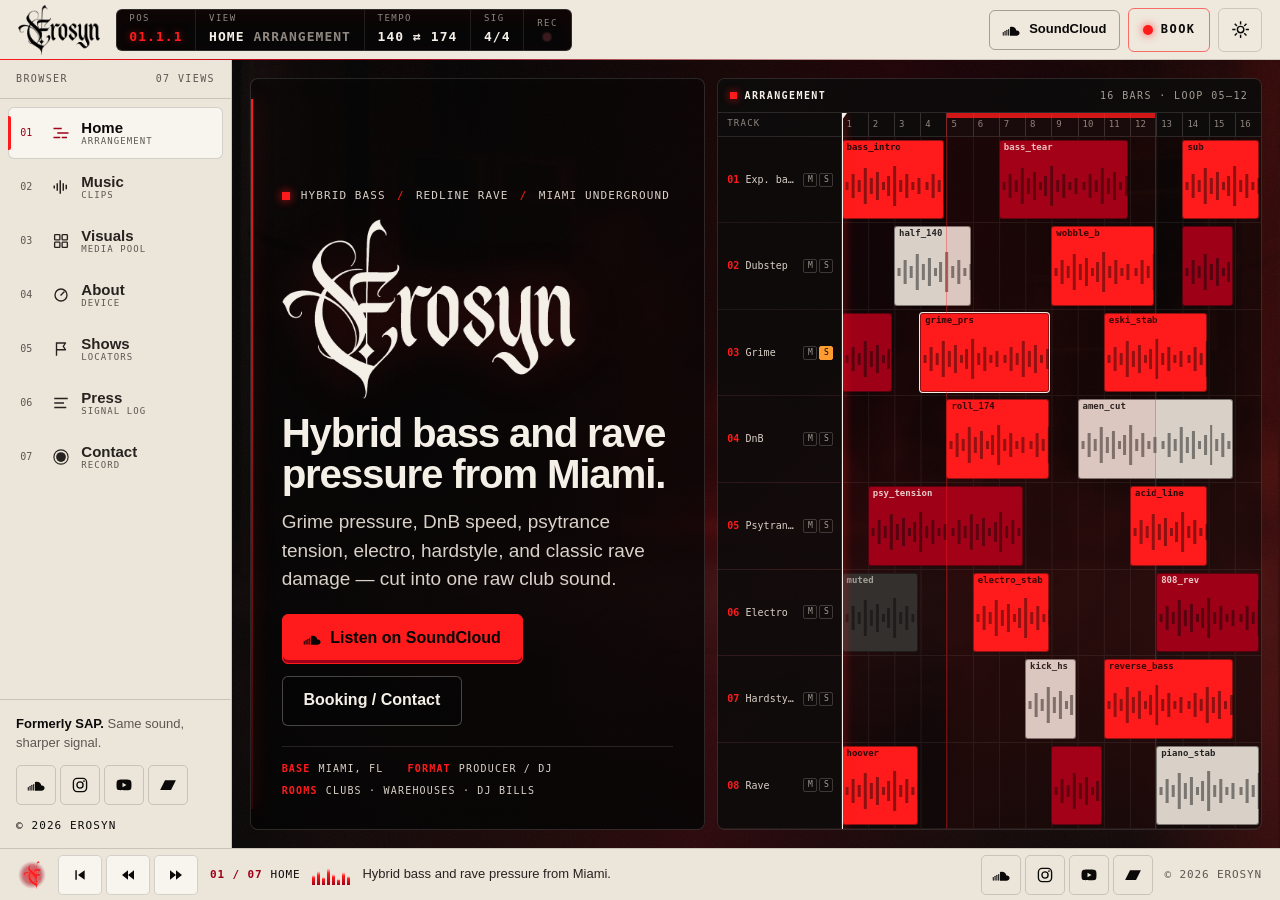
==== commit 4a915350: "Erosyn: load optimized web copies of the pack art and tune for it The pack landed beside erosyn/inde" ====
--- a/erosyn/index.html
+++ b/erosyn/index.html
@@ -35,7 +35,7 @@
   <meta name="twitter:image:alt" content="Erosyn warehouse hero banner">
 
   <!-- BRAND ASSET: flat red icon mark (production PNG) -->
-  <link rel="icon" type="image/png" href="01-logos/png/erosyn-logo-icon-red-transparent-v01.png">
+  <link rel="icon" type="image/png" href="web/erosyn-icon-red-192.png">
   <!-- BRAND ASSET: red glow avatar, used for the home-screen icon only -->
   <link rel="apple-touch-icon" href="03-social/avatars/erosyn-avatar-icon-redglow-1200-v01.png">
 
@@ -1403,8 +1403,8 @@
       width: 100%;
       height: 100%;
       object-fit: cover;
-      object-position: 62% 50%;
-      filter: saturate(.92) contrast(1.08) brightness(.62);
+      object-position: 50% 62%;
+      filter: saturate(.95) contrast(1.06) brightness(.72);
     }
 
     .home__media.is-missing img {
@@ -2277,7 +2277,7 @@
 
     @media (min-width: 1024px) {
       .pool {
-        grid-template-columns: repeat(5, minmax(0, 1fr));
+        grid-template-columns: minmax(0, 1fr) minmax(0, 1fr) minmax(0, 1.8fr) minmax(0, 1fr) minmax(0, 1fr);
         grid-template-rows: repeat(2, 240px);
       }
 
@@ -2430,7 +2430,7 @@
       text-transform: uppercase;
     }
 
-    .p-b { --pos: 50% 20%; }
+    .p-b { --pos: 50% 0%; }
     .p-d { --pos: 50% 30%; }
 
     .pool__foot {
@@ -3087,10 +3087,44 @@
       color: var(--text-soft);
     }
 
+    .booking-card {
+      min-height: 420px;
+      background: var(--void-black);
+    }
+
+    .booking-card__media {
+      position: absolute;
+      inset: 34px 0 0;
+      z-index: 0;
+      overflow: hidden;
+      background: radial-gradient(ellipse 70% 50% at 50% 35%, rgba(158, 0, 24, .55), transparent 70%), #050505;
+    }
+
+    .booking-card__media img {
+      width: 100%;
+      height: 100%;
+      object-fit: cover;
+      object-position: 50% 30%;
+    }
+
+    .booking-card__media.is-missing img {
+      opacity: 0;
+    }
+
+    .booking-card__media::after {
+      content: "";
+      position: absolute;
+      inset: 0;
+      background: linear-gradient(180deg, rgba(5, 5, 5, .1) 0%, rgba(5, 5, 5, .5) 40%, rgba(5, 5, 5, .94) 68%);
+    }
+
     .booking-card__body {
+      position: relative;
+      z-index: 1;
       display: grid;
       align-content: start;
       gap: .8rem;
+      margin-top: auto;
       padding: 1.1rem 1.1rem 1.2rem;
     }
 
@@ -3127,6 +3161,7 @@
     .booking-card::before {
       content: "";
       position: absolute;
+      z-index: 2;
       top: 0;
       bottom: 0;
       left: 0;
@@ -4052,7 +4087,7 @@
           index.textContent = data.modalIdx || '';
           meta.textContent = data.modalMeta || '';
           desc.textContent = data.modalDesc || '';
-          file.href = data.modalSrc;
+          file.href = data.modalFull || data.modalSrc;
           path.textContent = data.modalSrc.split('/').pop();
           modal.hidden = false;
           background.forEach((element) => {
@@ -4487,9 +4522,9 @@
 
       <a class="brand" href="#home" data-fallback>
         <!-- BRAND ASSET: primary Erosyn production wordmark (white, for dark backgrounds) -->
-        <img class="logo-on-dark" src="01-logos/png/erosyn-logo-wordmark-white-transparent-v01.png" alt="Erosyn — home" width="1900" height="1200" decoding="async">
+        <img class="logo-on-dark" src="web/erosyn-wordmark-white-800.png" alt="Erosyn — home" width="800" height="490" decoding="async">
         <!-- BRAND ASSET: Erosyn production wordmark (black, for the light theme) -->
-        <img class="logo-on-light" src="01-logos/png/erosyn-logo-wordmark-black-transparent-v01.png" alt="Erosyn — home" width="1900" height="1200" loading="lazy" decoding="async">
+        <img class="logo-on-light" src="web/erosyn-wordmark-black-800.png" alt="Erosyn — home" width="800" height="490" loading="lazy" decoding="async">
         <span class="brand__fallback" aria-hidden="true"><span>E</span>rosyn</span>
       </a>
 
@@ -4583,8 +4618,9 @@
              ====================================================== -->
         <section class="view view--home scheme-dark" id="home" aria-labelledby="home-title">
           <div class="home__media" data-fallback>
-            <!-- BRAND ASSET: warehouse hero banner, cinematic background -->
-            <img src="03-social/banners/erosyn-hero-banner-warehouse-1920x1080-v01.png" alt="" width="1920" height="1080" fetchpriority="high" decoding="async">
+            <!-- BRAND ASSET: clean warehouse source select (07-source-selects/erosyn-source-select-c-warehouse-clean-v01.png), web copy.
+                 The hero banner has type baked in, so it stays the social preview image instead. -->
+            <img src="web/erosyn-home-warehouse-1600.jpg" alt="" width="1600" height="1687" fetchpriority="high" decoding="async">
           </div>
           <div class="home__fx" aria-hidden="true">
             <div class="home__wash"></div>
@@ -4603,7 +4639,7 @@
               <h1 class="hero__title" id="home-title" tabindex="-1" data-view-heading>
                 <span class="wordmark" data-fallback>
                   <!-- BRAND ASSET: primary Erosyn production wordmark -->
-                  <img class="wordmark__img" src="01-logos/png/erosyn-logo-wordmark-white-transparent-v01.png" alt="Erosyn" width="1900" height="1200" decoding="async">
+                  <img class="wordmark__img" src="web/erosyn-wordmark-white-800.png" alt="Erosyn" width="800" height="490" decoding="async">
                   <span class="wordmark__fallback" aria-hidden="true">Erosyn</span>
                 </span>
               </h1>
@@ -4667,7 +4703,7 @@
             <p class="view__desc">Singles, EP cuts, and club mixes. Load a clip into the inspector, then run it on SoundCloud.</p>
           </header>
 
-          <!-- PERFORMANCE: release covers are 3000px masters — export ~1200px web derivatives before launch. -->
+          <!-- PERFORMANCE: images load from web/ (resized copies). Masters stay in the pack folders; "Open full file" links to them. -->
           <div class="music view__body">
             <div class="panel clips">
               <div class="panel__bar"><span><b>Clips</b></span><span>05 entries</span></div>
@@ -4682,13 +4718,13 @@
                     data-year="2026"
                     data-runtime="4:08"
                     data-desc="Halftime weight, grime pressure, and a torn top end."
-                    data-art="04-release-art/templates/erosyn-single-cover-template-waveform-logo-3000-v01.png"
+                    data-art="web/erosyn-cover-single-waveform-800.jpg"
                     data-art-alt="Cover art for Waveform Tear — Erosyn waveform single cover"
                     data-href="https://soundcloud.com/erosynmusic">
                     <span class="track__num">01</span>
                     <span class="track__thumb art art--cover" data-fallback>
                       <!-- BRAND ASSET: release art template — waveform single cover -->
-                      <img src="04-release-art/templates/erosyn-single-cover-template-waveform-logo-3000-v01.png" alt="" width="3000" height="3000" loading="lazy" decoding="async">
+                      <img src="web/erosyn-cover-single-waveform-800.jpg" alt="" width="800" height="800" loading="lazy" decoding="async">
                     </span>
                     <span class="track__main">
                       <span class="track__title">Waveform Tear</span>
@@ -4709,13 +4745,13 @@
                     data-year="2026"
                     data-runtime="17:52"
                     data-desc="DnB speed and electro stabs built for concrete rooms."
-                    data-art="04-release-art/templates/erosyn-ep-cover-template-warehouse-logo-3000-v01.png"
+                    data-art="web/erosyn-cover-ep-warehouse-800.jpg"
                     data-art-alt="Cover art for Warehouse Systems — Erosyn warehouse EP cover"
                     data-href="https://soundcloud.com/erosynmusic">
                     <span class="track__num">02</span>
                     <span class="track__thumb art art--cover" data-fallback>
                       <!-- BRAND ASSET: release art template — warehouse EP cover -->
-                      <img src="04-release-art/templates/erosyn-ep-cover-template-warehouse-logo-3000-v01.png" alt="" width="3000" height="3000" loading="lazy" decoding="async">
+                      <img src="web/erosyn-cover-ep-warehouse-800.jpg" alt="" width="800" height="800" loading="lazy" decoding="async">
                     </span>
                     <span class="track__main">
                       <span class="track__title">Warehouse Systems</span>
@@ -4736,13 +4772,13 @@
                     data-year="2026"
                     data-runtime="58:14"
                     data-desc="Grime, DnB, psytrance, and rave records run hot into the red."
-                    data-art="04-release-art/templates/erosyn-mix-cover-template-synth-logo-3000-v01.png"
+                    data-art="web/erosyn-cover-mix-synth-800.jpg"
                     data-art-alt="Cover art for Redline Session 01 — Erosyn synth mix cover"
                     data-href="https://soundcloud.com/erosynmusic">
                     <span class="track__num">03</span>
                     <span class="track__thumb art art--cover" data-fallback>
                       <!-- BRAND ASSET: release art template — synth mix cover -->
-                      <img src="04-release-art/templates/erosyn-mix-cover-template-synth-logo-3000-v01.png" alt="" width="3000" height="3000" loading="lazy" decoding="async">
+                      <img src="web/erosyn-cover-mix-synth-800.jpg" alt="" width="800" height="800" loading="lazy" decoding="async">
                     </span>
                     <span class="track__main">
                       <span class="track__title">Redline Session 01</span>
@@ -4763,13 +4799,13 @@
                     data-year="2026"
                     data-runtime="3:46"
                     data-desc="Psytrance tension over a grime bassline, hardstyle kick on the switch."
-                    data-art="04-release-art/templates/erosyn-single-cover-template-waveform-logo-3000-v01.png"
+                    data-art="web/erosyn-cover-single-waveform-800.jpg"
                     data-art-alt="Cover art for Pressure Test — Erosyn waveform single cover"
                     data-href="https://soundcloud.com/erosynmusic">
                     <span class="track__num">04</span>
                     <span class="track__thumb art art--cover" data-fallback>
                       <!-- BRAND ASSET: release art template — waveform single cover -->
-                      <img src="04-release-art/templates/erosyn-single-cover-template-waveform-logo-3000-v01.png" alt="" width="3000" height="3000" loading="lazy" decoding="async">
+                      <img src="web/erosyn-cover-single-waveform-800.jpg" alt="" width="800" height="800" loading="lazy" decoding="async">
                     </span>
                     <span class="track__main">
                       <span class="track__title">Pressure Test</span>
@@ -4790,13 +4826,13 @@
                     data-year="2026"
                     data-runtime="5:21"
                     data-desc="Classic rave damage, re-cut for the last hour."
-                    data-art="04-release-art/templates/erosyn-ep-cover-template-warehouse-logo-3000-v01.png"
+                    data-art="web/erosyn-cover-ep-warehouse-800.jpg"
                     data-art-alt="Cover art for Late Room — Erosyn warehouse cover"
                     data-href="https://soundcloud.com/erosynmusic">
                     <span class="track__num">05</span>
                     <span class="track__thumb art art--cover" data-fallback>
                       <!-- BRAND ASSET: release art template — warehouse EP cover -->
-                      <img src="04-release-art/templates/erosyn-ep-cover-template-warehouse-logo-3000-v01.png" alt="" width="3000" height="3000" loading="lazy" decoding="async">
+                      <img src="web/erosyn-cover-ep-warehouse-800.jpg" alt="" width="800" height="800" loading="lazy" decoding="async">
                     </span>
                     <span class="track__main">
                       <span class="track__title">Late Room</span>
@@ -4827,7 +4863,7 @@
               <div class="deck__body">
                 <div class="deck__art art art--cover" data-fallback>
                   <!-- BRAND ASSET: release art template — waveform single cover -->
-                  <img id="deck-art" src="04-release-art/templates/erosyn-single-cover-template-waveform-logo-3000-v01.png" alt="Cover art for Waveform Tear — Erosyn waveform single cover" width="3000" height="3000" loading="lazy" decoding="async">
+                  <img id="deck-art" src="web/erosyn-cover-single-waveform-800.jpg" alt="Cover art for Waveform Tear — Erosyn waveform single cover" width="800" height="800" loading="lazy" decoding="async">
                   <span class="media-fallback" aria-hidden="true"><span class="media-fallback__label">Cover pending</span><span class="media-fallback__path">04-release-art / templates</span></span>
                 </div>
                 <div class="deck__info">
@@ -4846,7 +4882,7 @@
               <div class="deck__wave" data-fallback aria-hidden="true">
                 <svg class="wave-svg" focusable="false"><use href="#i-wave"/></svg>
                 <!-- BRAND ASSET: wide waveform banner, used as the deck readout -->
-                <img src="03-social/banners/erosyn-banner-wide-waveform-2480x520-v01.png" alt="" width="2480" height="520" loading="lazy" decoding="async">
+                <img src="web/erosyn-waveform-readout-1200.jpg" alt="" width="1200" height="405" loading="lazy" decoding="async">
                 <span class="deck__playhead"><span class="mono">Cue</span></span>
               </div>
 
@@ -4884,14 +4920,15 @@
             <li class="pad p-a">
               <!-- BRAND ASSET: live visuals — warehouse redline VJ loop still -->
               <button class="pad__btn" type="button"
-                data-modal-src="05-live-visuals/stage-screens/erosyn-vj-loop-still-warehouse-redline-1920x1080-v01.png"
+                data-modal-src="web/erosyn-vj-still-warehouse-redline-1600.jpg"
+                data-modal-full="05-live-visuals/stage-screens/erosyn-vj-loop-still-warehouse-redline-1920x1080-v01.png"
                 data-modal-idx="V/01"
                 data-modal-title="Warehouse redline — VJ loop still"
                 data-modal-meta="Live visuals · Stage screen · 1920 × 1080"
                 data-modal-alt="Erosyn warehouse redline VJ loop still"
                 data-modal-desc="Stage-screen still from the warehouse redline loop, sized for club projection and LED walls.">
                 <span class="pad__frame art art--redline" data-fallback>
-                  <img src="05-live-visuals/stage-screens/erosyn-vj-loop-still-warehouse-redline-1920x1080-v01.png" alt="" width="1920" height="1080" loading="lazy" decoding="async">
+                  <img src="web/erosyn-vj-still-warehouse-redline-1600.jpg" alt="" width="1600" height="900" loading="lazy" decoding="async">
                   <span class="media-fallback" aria-hidden="true"><span class="media-fallback__label">Asset pending</span><span class="media-fallback__path">erosyn-vj-loop-still-warehouse-redline-1920x1080-v01.png</span></span>
                 </span>
                 <span class="pad__idx" aria-hidden="true">V/01</span>
@@ -4907,14 +4944,15 @@
             <li class="pad p-b">
               <!-- BRAND ASSET: live/event — 11x17 flyer template -->
               <button class="pad__btn" type="button"
-                data-modal-src="05-live-visuals/flyers/erosyn-flyer-template-11x17-v01.png"
+                data-modal-src="web/erosyn-flyer-template-1100.jpg"
+                data-modal-full="05-live-visuals/flyers/erosyn-flyer-template-11x17-v01.png"
                 data-modal-idx="V/02"
                 data-modal-title="Flyer template — 11 × 17"
                 data-modal-meta="Live / event · Print flyer · 2200 × 3400"
                 data-modal-alt="Erosyn 11 by 17 flyer template"
                 data-modal-desc="Print and social flyer layout for club nights and DJ bills. Date, venue, and lineup drop into the frame.">
                 <span class="pad__frame art art--flyer" data-fallback>
-                  <img src="05-live-visuals/flyers/erosyn-flyer-template-11x17-v01.png" alt="" width="2200" height="3400" loading="lazy" decoding="async">
+                  <img src="web/erosyn-flyer-template-1100.jpg" alt="" width="1100" height="1700" loading="lazy" decoding="async">
                   <span class="media-fallback" aria-hidden="true"><span class="media-fallback__label">Asset pending</span><span class="media-fallback__path">erosyn-flyer-template-11x17-v01.png</span></span>
                 </span>
                 <span class="pad__idx" aria-hidden="true">V/02</span>
@@ -4930,14 +4968,15 @@
             <li class="pad p-c">
               <!-- BRAND ASSET: live visuals — stage-screen logo -->
               <button class="pad__btn" type="button"
-                data-modal-src="05-live-visuals/stage-screens/erosyn-stage-screen-logo-1920x1080-v01.png"
+                data-modal-src="web/erosyn-stage-screen-logo-1600.jpg"
+                data-modal-full="05-live-visuals/stage-screens/erosyn-stage-screen-logo-1920x1080-v01.png"
                 data-modal-idx="V/03"
                 data-modal-title="Stage screen — logo lock"
                 data-modal-meta="Live visuals · Stage screen · 1920 × 1080"
                 data-modal-alt="Erosyn logo stage screen"
                 data-modal-desc="Logo lock for stage screens between sets and on DJ intros.">
                 <span class="pad__frame art art--logo" data-fallback>
-                  <img src="05-live-visuals/stage-screens/erosyn-stage-screen-logo-1920x1080-v01.png" alt="" width="1920" height="1080" loading="lazy" decoding="async">
+                  <img src="web/erosyn-stage-screen-logo-1600.jpg" alt="" width="1600" height="900" loading="lazy" decoding="async">
                   <span class="media-fallback" aria-hidden="true"><span class="media-fallback__label">Asset pending</span><span class="media-fallback__path">erosyn-stage-screen-logo-1920x1080-v01.png</span></span>
                 </span>
                 <span class="pad__idx" aria-hidden="true">V/03</span>
@@ -4953,14 +4992,15 @@
             <li class="pad p-d">
               <!-- BRAND ASSET: press photo, square red-rim crop -->
               <button class="pad__btn" type="button"
-                data-modal-src="02-press-kit/photos/erosyn-press-photo-headshot-bw-redrim-square-v01.jpg"
+                data-modal-src="web/erosyn-press-photo-square-1000.jpg"
+                data-modal-full="02-press-kit/photos/erosyn-press-photo-headshot-bw-redrim-square-v01.jpg"
                 data-modal-idx="V/04"
                 data-modal-title="Press crop — red rim"
                 data-modal-meta="Press kit · Headshot · 1600 × 1600"
                 data-modal-alt="Erosyn black-and-white press headshot with red rim light, square crop"
                 data-modal-desc="Black-and-white press headshot with red rim light. Square crop for profiles, listings, and promo posts.">
                 <span class="pad__frame art art--press" data-fallback>
-                  <img src="02-press-kit/photos/erosyn-press-photo-headshot-bw-redrim-square-v01.jpg" alt="" width="1600" height="1600" loading="lazy" decoding="async">
+                  <img src="web/erosyn-press-photo-square-1000.jpg" alt="" width="1000" height="1000" loading="lazy" decoding="async">
                   <span class="media-fallback" aria-hidden="true"><span class="media-fallback__label">Asset pending</span><span class="media-fallback__path">erosyn-press-photo-headshot-bw-redrim-square-v01.jpg</span></span>
                 </span>
                 <span class="pad__idx" aria-hidden="true">V/04</span>
@@ -4976,14 +5016,15 @@
             <li class="pad p-e">
               <!-- BRAND ASSET: release art template — synth mix cover -->
               <button class="pad__btn" type="button"
-                data-modal-src="04-release-art/templates/erosyn-mix-cover-template-synth-logo-3000-v01.png"
+                data-modal-src="web/erosyn-cover-mix-synth-1600.jpg"
+                data-modal-full="04-release-art/templates/erosyn-mix-cover-template-synth-logo-3000-v01.png"
                 data-modal-idx="V/05"
                 data-modal-title="Mix cover — synth static"
                 data-modal-meta="Release art · Cover template · 3000 × 3000"
                 data-modal-alt="Erosyn mix cover template with synth imagery and logo"
                 data-modal-desc="Square cover template for mixes: synth imagery under the Erosyn logo lockup.">
                 <span class="pad__frame art art--cover" data-fallback>
-                  <img src="04-release-art/templates/erosyn-mix-cover-template-synth-logo-3000-v01.png" alt="" width="3000" height="3000" loading="lazy" decoding="async">
+                  <img src="web/erosyn-cover-mix-synth-800.jpg" alt="" width="800" height="800" loading="lazy" decoding="async">
                   <span class="media-fallback" aria-hidden="true"><span class="media-fallback__label">Asset pending</span><span class="media-fallback__path">erosyn-mix-cover-template-synth-logo-3000-v01.png</span></span>
                 </span>
                 <span class="pad__idx" aria-hidden="true">V/05</span>
@@ -4999,7 +5040,8 @@
             <li class="pad p-f">
               <!-- BRAND ASSET: wide waveform banner -->
               <button class="pad__btn" type="button"
-                data-modal-src="03-social/banners/erosyn-banner-wide-waveform-2480x520-v01.png"
+                data-modal-src="web/erosyn-banner-wide-waveform-1600.jpg"
+                data-modal-full="03-social/banners/erosyn-banner-wide-waveform-2480x520-v01.png"
                 data-modal-idx="V/06"
                 data-modal-title="Waveform tear — wide banner"
                 data-modal-meta="Social · Header banner · 2480 × 520"
@@ -5007,7 +5049,7 @@
                 data-modal-desc="Wide waveform banner for profile headers and page covers.">
                 <span class="pad__frame art art--wave" data-fallback>
                   <svg class="wave-svg" aria-hidden="true" focusable="false"><use href="#i-wave"/></svg>
-                  <img src="03-social/banners/erosyn-banner-wide-waveform-2480x520-v01.png" alt="" width="2480" height="520" loading="lazy" decoding="async">
+                  <img src="web/erosyn-banner-wide-waveform-1600.jpg" alt="" width="1600" height="335" loading="lazy" decoding="async">
                 </span>
                 <span class="pad__idx" aria-hidden="true">V/06</span>
                 <span class="pad__open" aria-hidden="true"><svg class="icon" focusable="false"><use href="#i-expand"/></svg></span>
@@ -5043,7 +5085,7 @@
               <div class="panel__bar" aria-hidden="true"><span><b>Display</b></span><span>Press photo</span></div>
               <span class="device__frame art art--press" data-fallback>
                 <!-- BRAND ASSET: press photo, wide red-rim crop -->
-                <img src="02-press-kit/photos/erosyn-press-photo-headshot-bw-redrim-wide-v01.jpg" alt="Erosyn press photo: black-and-white headshot with red rim light" width="2400" height="1350" loading="lazy" decoding="async">
+                <img src="web/erosyn-press-photo-wide-1400.jpg" alt="Erosyn press photo: black-and-white headshot with red rim light" width="1400" height="788" loading="lazy" decoding="async">
                 <span class="media-fallback" aria-hidden="true"><span class="media-fallback__label">Press photo pending</span><span class="media-fallback__path">erosyn-press-photo-headshot-bw-redrim-wide-v01.jpg</span></span>
               </span>
               <figcaption class="device__caption mono">
@@ -5222,8 +5264,12 @@
               </div>
             </div>
 
-            <aside class="panel booking-card" aria-labelledby="booking-card-title">
+            <aside class="panel booking-card scheme-dark" aria-labelledby="booking-card-title">
               <div class="panel__bar" aria-hidden="true"><span><i class="led"></i><b>Booking</b></span><span>Open</span></div>
+              <span class="booking-card__media" data-fallback aria-hidden="true">
+                <!-- BRAND ASSET: DJ silhouette source select (07-source-selects/erosyn-source-select-g-dj-silhouette-clean-v01.png), web copy -->
+                <img src="web/erosyn-dj-silhouette-900.jpg" alt="" width="900" height="940" loading="lazy" decoding="async">
+              </span>
               <div class="booking-card__body">
                 <h3 id="booking-card-title">Put Erosyn on the bill.</h3>
                 <!-- SOURCE: Erosyn press one-sheet v01 (booking copy, live identity) -->
@@ -5394,7 +5440,7 @@
     <footer class="statusbar">
       <span class="status__icon" data-fallback>
         <!-- BRAND ASSET: flat red icon mark -->
-        <img src="01-logos/png/erosyn-logo-icon-red-transparent-v01.png" alt="" width="1100" height="1100" decoding="async">
+        <img src="web/erosyn-icon-red-192.png" alt="" width="192" height="192" decoding="async">
       </span>
 
       <div class="transport" role="group" aria-label="Transport">
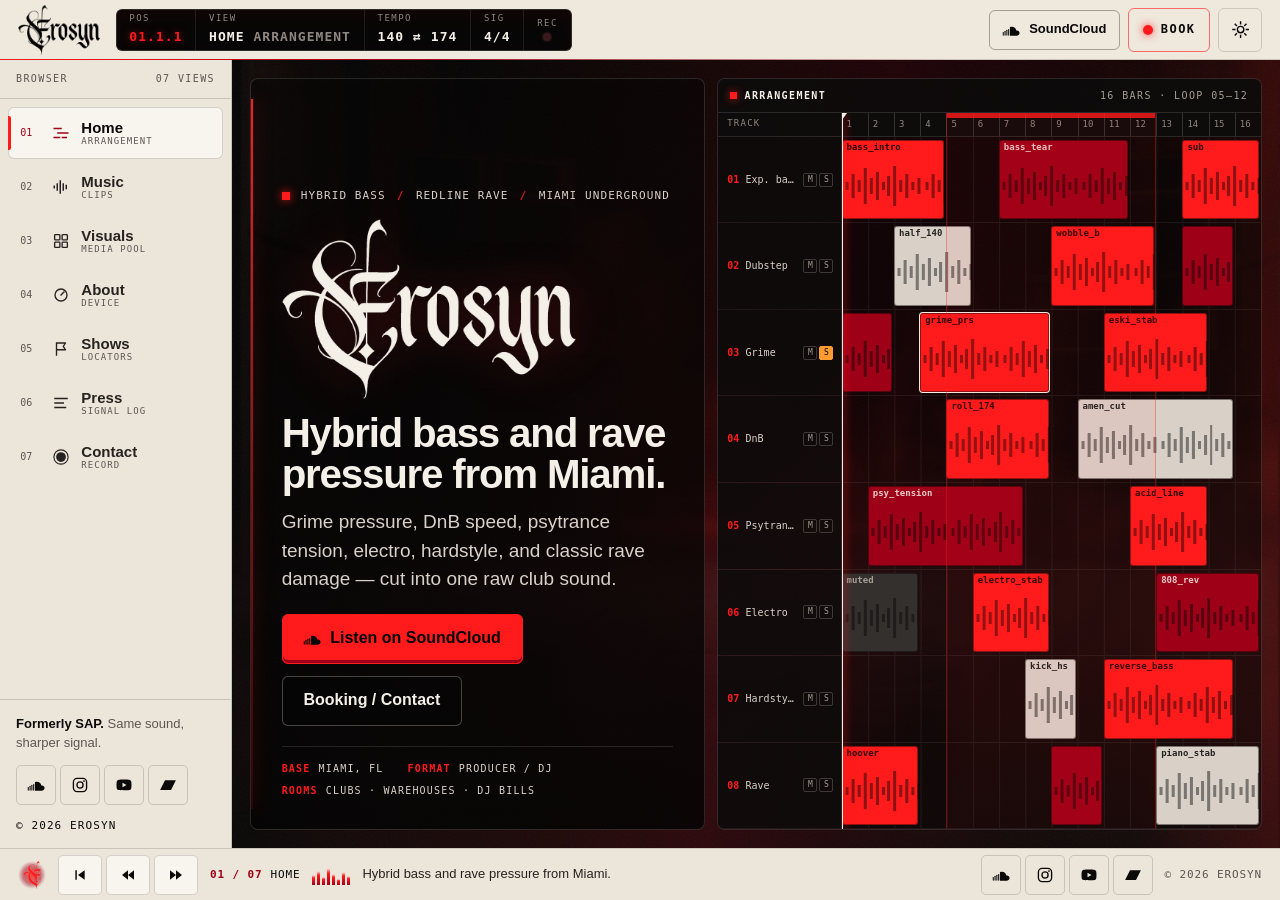
==== commit bfcc5a14: "Erosyn: swap in the real SoundCloud catalog with a click-to-play deck The Music view now lists all 1" ====
--- a/erosyn/index.html
+++ b/erosyn/index.html
@@ -1888,7 +1888,8 @@
       }
     }
 
-    @media (min-width: 1024px) and (max-height: 860px) {
+    /* Desktop keeps the list compact; the selected track's blurb shows in the inspector. */
+    @media (min-width: 1024px) {
       .app .track__desc {
         display: none;
       }
@@ -2194,6 +2195,60 @@
       font-size: .5625rem;
       font-weight: 700;
       letter-spacing: .14em;
+    }
+
+    .deck__player {
+      flex: none;
+      margin-inline: .9rem;
+      overflow: hidden;
+      border: 1px solid rgba(244, 239, 231, .14);
+      border-radius: var(--radius-sm);
+      background: #070606;
+    }
+
+    .deck__player iframe {
+      display: block;
+      width: 100%;
+      height: 166px;
+      border: 0;
+    }
+
+    html:not(.js) #deck-play {
+      display: none;
+    }
+
+    @media (min-width: 1024px) {
+      .app .deck {
+        overflow-y: auto;
+      }
+    }
+
+    @media (min-width: 1024px) and (max-height: 820px) {
+      .deck__body {
+        grid-template-columns: minmax(110px, 30%) minmax(0, 1fr);
+        padding-bottom: .6rem;
+      }
+
+      .deck__title {
+        font-size: clamp(1.25rem, 1rem + 1vw, 1.75rem);
+      }
+
+      .deck.is-playing .deck__desc {
+        display: none;
+      }
+
+      .deck.is-playing .deck__foot {
+        padding-block: .6rem;
+      }
+    }
+
+    .track__free {
+      margin-left: .35rem;
+      padding: .05rem .35rem;
+      border-color: rgba(255, 27, 27, .55);
+      color: var(--accent-text);
+      font-size: .5625rem;
+      vertical-align: 1px;
     }
 
     .deck__progress {
@@ -3996,7 +4051,7 @@
         });
       }
 
-      /* ---------- Release deck ---------- */
+      /* ---------- Release deck (click-to-play SoundCloud widget) ---------- */
       function initReleaseDeck() {
         const deck = document.getElementById('deck');
         const list = document.querySelector('.tracks');
@@ -4008,6 +4063,12 @@
         const artFrame = art ? art.closest('[data-fallback]') : null;
         const link = document.getElementById('deck-link');
         const linkContext = document.getElementById('deck-link-context');
+        const playButton = document.getElementById('deck-play');
+        const playContext = document.getElementById('deck-play-context');
+        const player = document.getElementById('deck-player');
+        const wave = document.getElementById('deck-wave');
+        const progress = document.getElementById('deck-progress');
+        const state = document.getElementById('deck-state');
         const live = document.getElementById('deck-live');
         const stacked = window.matchMedia('(max-width: 1023.98px)');
         const text = {
@@ -4015,18 +4076,50 @@
           title: document.getElementById('deck-title'),
           desc: document.getElementById('deck-desc'),
           type: document.getElementById('deck-type'),
-          year: document.getElementById('deck-year'),
+          date: document.getElementById('deck-date'),
           runtime: document.getElementById('deck-runtime'),
           end: document.getElementById('deck-end')
         };
+        let current = buttons.find((item) => item.getAttribute('aria-pressed') === 'true') || buttons[0];
+        let playerOn = false;
+
+        const widgetSrc = (url) => 'https://w.soundcloud.com/player/?url=' + encodeURIComponent(url)
+          + '&color=%23ff1b1b&auto_play=true&hide_related=true&show_comments=false&show_user=true&show_reposts=false&show_teaser=false&visual=false';
+
+        const startPlayer = (button, moveFocus) => {
+          if (!player) {
+            return;
+          }
+          let frame = player.querySelector('iframe');
+          if (!frame) {
+            frame = document.createElement('iframe');
+            frame.setAttribute('allow', 'autoplay; encrypted-media');
+            frame.setAttribute('scrolling', 'no');
+            player.appendChild(frame);
+          }
+          frame.title = `SoundCloud player: ${button.dataset.title}`;
+          frame.src = widgetSrc(button.dataset.href);
+          player.hidden = false;
+          if (wave) wave.hidden = true;
+          if (progress) progress.hidden = true;
+          if (playButton) playButton.hidden = true;
+          if (state) state.textContent = 'Deck A · Loaded';
+          deck.classList.add('is-playing');
+          playerOn = true;
+          if (live) live.textContent = `${button.dataset.title} loaded in the SoundCloud player.`;
+          if (moveFocus) {
+            frame.focus();
+          }
+        };
 
         const load = (button) => {
           const data = button.dataset;
+          current = button;
           if (text.index) text.index.textContent = `Clip ${data.index} / ${String(buttons.length).padStart(2, '0')}`;
           if (text.title) text.title.textContent = data.title;
           if (text.desc) text.desc.textContent = data.desc;
           if (text.type) text.type.textContent = data.type;
-          if (text.year) text.year.textContent = data.year;
+          if (text.date) text.date.textContent = data.date;
           if (text.runtime) text.runtime.textContent = data.runtime;
           if (text.end) text.end.textContent = data.runtime;
           if (art && art.getAttribute('src') !== data.art) {
@@ -4036,8 +4129,13 @@
           if (art) art.alt = data.artAlt;
           if (link) link.href = data.href;
           if (linkContext) linkContext.textContent = ` — ${data.title} (opens in a new tab)`;
+          if (playContext) playContext.textContent = ` — ${data.title}`;
           buttons.forEach((item) => item.setAttribute('aria-pressed', String(item === button)));
-          if (live) live.textContent = `${data.title} loaded in the inspector.`;
+          if (playerOn) {
+            startPlayer(button, false);
+          } else if (live) {
+            live.textContent = `${data.title} loaded in the inspector.`;
+          }
           if (stacked.matches) {
             deck.scrollIntoView({ block: 'nearest', behavior: prefersReducedMotion() ? 'auto' : 'smooth' });
           }
@@ -4049,6 +4147,10 @@
             load(button);
           }
         });
+
+        if (playButton) {
+          playButton.addEventListener('click', () => startPlayer(current, true));
+        }
       }
 
       /* ---------- Media modal ---------- */
@@ -4464,6 +4566,9 @@
         <circle cx="12" cy="12" r="4"/>
         <path d="M12 2.5v2.2M12 19.3v2.2M2.5 12h2.2M19.3 12h2.2M5.3 5.3l1.5 1.5M17.2 17.2l1.5 1.5M5.3 18.7l1.5-1.5M17.2 6.8l1.5-1.5"/>
       </g>
+    </symbol>
+    <symbol id="i-play" viewBox="0 0 24 24">
+      <path fill="currentColor" d="M7 4.5v15l12.5-7.5z"/>
     </symbol>
     <symbol id="i-start" viewBox="0 0 24 24">
       <path fill="currentColor" d="M5 5h2.2v14H5zM19 5v14l-10-7z"/>
@@ -4552,7 +4657,6 @@
       </div>
 
       <div class="topbar__actions">
-        <!-- BRAND SWAP: confirm SoundCloud artist URL -->
         <a class="btn btn--sm btn--ghost topbar-sc" href="https://soundcloud.com/erosynmusic" target="_blank" rel="noopener">
           <svg class="icon" aria-hidden="true" focusable="false"><use href="#i-soundcloud"/></svg>
           <span class="topbar-sc__label">SoundCloud</span>
@@ -4590,7 +4694,6 @@
           <p class="browser__note"><b>Formerly SAP.</b> Same sound, sharper signal.</p>
           <ul class="social browser__social">
             <li>
-              <!-- BRAND SWAP: confirm SoundCloud artist URL -->
               <a href="https://soundcloud.com/erosynmusic" target="_blank" rel="noopener" aria-label="Erosyn on SoundCloud (opens in a new tab)"><svg class="icon" aria-hidden="true" focusable="false"><use href="#i-soundcloud"/></svg></a>
             </li>
             <li>
@@ -4649,7 +4752,6 @@
               <p class="hero__lede">Grime pressure, DnB speed, psytrance tension, electro, hardstyle, and classic rave damage — cut into one raw club sound.</p>
 
               <div class="hero__actions">
-                <!-- BRAND SWAP: confirm SoundCloud artist URL -->
                 <a class="btn btn--primary btn--lg" href="https://soundcloud.com/erosynmusic" target="_blank" rel="noopener">
                   <svg class="icon" aria-hidden="true" focusable="false"><use href="#i-soundcloud"/></svg>
                   Listen on SoundCloud
@@ -4700,154 +4802,260 @@
               <p class="view__idx">02 / Clips</p>
               <h2 class="view__title" id="music-title" tabindex="-1" data-view-heading>Music</h2>
             </div>
-            <p class="view__desc">Singles, EP cuts, and club mixes. Load a clip into the inspector, then run it on SoundCloud.</p>
+            <p class="view__desc">Tracks, flips, and live sets from SoundCloud. Load one into the inspector and press Play.</p>
           </header>
 
-          <!-- PERFORMANCE: images load from web/ (resized copies). Masters stay in the pack folders; "Open full file" links to them. -->
+          <!-- SOURCE: soundcloud.com/erosynmusic — all 10 public uploads (titles, dates, runtimes, cover art) as of 2026-09-25.
+               Blurbs are trimmed from the artist's own SoundCloud descriptions. Cover art is saved locally in web/releases/. -->
           <div class="music view__body">
             <div class="panel clips">
-              <div class="panel__bar"><span><b>Clips</b></span><span>05 entries</span></div>
+              <div class="panel__bar"><span><b>Clips</b></span><span>10 tracks</span></div>
               <h3 class="visually-hidden">Releases</h3>
               <ol class="tracks">
-                <!-- CONTENT SWAP: replace with confirmed release metadata -->
                 <li class="track">
                   <button class="track__select" type="button" aria-pressed="true" data-track
                     data-index="01"
-                    data-title="Waveform Tear"
-                    data-type="Single"
-                    data-year="2026"
-                    data-runtime="4:08"
-                    data-desc="Halftime weight, grime pressure, and a torn top end."
-                    data-art="web/erosyn-cover-single-waveform-800.jpg"
-                    data-art-alt="Cover art for Waveform Tear — Erosyn waveform single cover"
-                    data-href="https://soundcloud.com/erosynmusic">
+                    data-title="TO THE FUTURE"
+                    data-type="Demo set"
+                    data-date="Sep 2026"
+                    data-runtime="59:21"
+                    data-desc="A solid hour of opening, vibe setting, and energy building."
+                    data-art="web/erosyn-cover-mix-synth-800.jpg"
+                    data-art-alt="Cover art for TO THE FUTURE"
+                    data-href="https://soundcloud.com/erosynmusic/to-the-future-demo-set">
                     <span class="track__num">01</span>
                     <span class="track__thumb art art--cover" data-fallback>
-                      <!-- BRAND ASSET: release art template — waveform single cover -->
-                      <img src="web/erosyn-cover-single-waveform-800.jpg" alt="" width="800" height="800" loading="lazy" decoding="async">
+                      <img src="web/erosyn-cover-mix-synth-800.jpg" alt="" width="800" height="800" loading="lazy" decoding="async">
                     </span>
                     <span class="track__main">
-                      <span class="track__title">Waveform Tear</span>
-                      <span class="track__meta">Single · 2026 · 4:08</span>
-                      <span class="track__desc">Halftime weight, grime pressure, and a torn top end.</span>
-                      <span class="track__len" style="--len:.071" aria-hidden="true"></span>
+                      <span class="track__title">TO THE FUTURE</span>
+                      <span class="track__meta">Demo set · Sep 2026 · 59:21</span>
+                      <span class="track__desc">A solid hour of opening, vibe setting, and energy building.</span>
+                      <span class="track__len" style="--len:0.977" aria-hidden="true"></span>
                     </span>
                   </button>
-                  <a class="ext-link" href="https://soundcloud.com/erosynmusic" target="_blank" rel="noopener">SoundCloud<svg class="icon" aria-hidden="true" focusable="false"><use href="#i-external"/></svg><span class="visually-hidden"> — Waveform Tear (opens in a new tab)</span></a>
+                  <a class="ext-link" href="https://soundcloud.com/erosynmusic/to-the-future-demo-set" target="_blank" rel="noopener">SoundCloud<svg class="icon" aria-hidden="true" focusable="false"><use href="#i-external"/></svg><span class="visually-hidden"> — TO THE FUTURE (opens in a new tab)</span></a>
                 </li>
-
-                <!-- CONTENT SWAP: replace with confirmed release metadata -->
                 <li class="track">
                   <button class="track__select" type="button" aria-pressed="false" data-track
                     data-index="02"
-                    data-title="Warehouse Systems"
-                    data-type="EP · 4 tracks"
-                    data-year="2026"
-                    data-runtime="17:52"
-                    data-desc="DnB speed and electro stabs built for concrete rooms."
-                    data-art="web/erosyn-cover-ep-warehouse-800.jpg"
-                    data-art-alt="Cover art for Warehouse Systems — Erosyn warehouse EP cover"
-                    data-href="https://soundcloud.com/erosynmusic">
+                    data-title="Asper — Vibe Check (Erosyn Flip)"
+                    data-type="Flip"
+                    data-date="Apr 2026"
+                    data-runtime="2:29"
+                    data-desc="Don’t kill my vibe."
+                    data-art="web/releases/asper-vibe-check-flip.jpg"
+                    data-art-alt="Cover art for Asper — Vibe Check (Erosyn Flip)"
+                    data-href="https://soundcloud.com/erosynmusic/asper-vibe-check-flip">
                     <span class="track__num">02</span>
                     <span class="track__thumb art art--cover" data-fallback>
-                      <!-- BRAND ASSET: release art template — warehouse EP cover -->
+                      <img src="web/releases/asper-vibe-check-flip.jpg" alt="" width="500" height="500" loading="lazy" decoding="async">
+                    </span>
+                    <span class="track__main">
+                      <span class="track__title">Asper — Vibe Check (Erosyn Flip)</span>
+                      <span class="track__meta">Flip · Apr 2026 · 2:29</span>
+                      <span class="track__desc">Don’t kill my vibe.</span>
+                      <span class="track__len" style="--len:0.041" aria-hidden="true"></span>
+                    </span>
+                  </button>
+                  <a class="ext-link" href="https://soundcloud.com/erosynmusic/asper-vibe-check-flip" target="_blank" rel="noopener">SoundCloud<svg class="icon" aria-hidden="true" focusable="false"><use href="#i-external"/></svg><span class="visually-hidden"> — Asper — Vibe Check (Erosyn Flip) (opens in a new tab)</span></a>
+                </li>
+                <li class="track">
+                  <button class="track__select" type="button" aria-pressed="false" data-track
+                    data-index="03"
+                    data-title="Back It Up"
+                    data-type="Single"
+                    data-date="Mar 2026"
+                    data-runtime="3:02"
+                    data-desc="Big alien-booty bass."
+                    data-art="web/releases/back-it-up-free-download.jpg"
+                    data-art-alt="Cover art for Back It Up"
+                    data-href="https://soundcloud.com/erosynmusic/back-it-up-free-download">
+                    <span class="track__num">03</span>
+                    <span class="track__thumb art art--cover" data-fallback>
+                      <img src="web/releases/back-it-up-free-download.jpg" alt="" width="500" height="500" loading="lazy" decoding="async">
+                    </span>
+                    <span class="track__main">
+                      <span class="track__title">Back It Up</span>
+                      <span class="track__meta">Single · Mar 2026 · 3:02 <span class="chip track__free">Free DL</span></span>
+                      <span class="track__desc">Big alien-booty bass.</span>
+                      <span class="track__len" style="--len:0.05" aria-hidden="true"></span>
+                    </span>
+                  </button>
+                  <a class="ext-link" href="https://soundcloud.com/erosynmusic/back-it-up-free-download" target="_blank" rel="noopener">SoundCloud<svg class="icon" aria-hidden="true" focusable="false"><use href="#i-external"/></svg><span class="visually-hidden"> — Back It Up (opens in a new tab)</span></a>
+                </li>
+                <li class="track">
+                  <button class="track__select" type="button" aria-pressed="false" data-track
+                    data-index="04"
+                    data-title="YNG Martyr — LV Steppers (Erosyn Flip)"
+                    data-type="Flip"
+                    data-date="Jan 2026"
+                    data-runtime="3:41"
+                    data-desc="Erosyn flip of YNG Martyr’s “LV Steppers.”"
+                    data-art="web/releases/yng-martyr-lv-steppers-sap-flip-free-download.jpg"
+                    data-art-alt="Cover art for YNG Martyr — LV Steppers (Erosyn Flip)"
+                    data-href="https://soundcloud.com/erosynmusic/yng-martyr-lv-steppers-sap-flip-free-download">
+                    <span class="track__num">04</span>
+                    <span class="track__thumb art art--cover" data-fallback>
+                      <img src="web/releases/yng-martyr-lv-steppers-sap-flip-free-download.jpg" alt="" width="500" height="500" loading="lazy" decoding="async">
+                    </span>
+                    <span class="track__main">
+                      <span class="track__title">YNG Martyr — LV Steppers (Erosyn Flip)</span>
+                      <span class="track__meta">Flip · Jan 2026 · 3:41 <span class="chip track__free">Free DL</span></span>
+                      <span class="track__desc">Erosyn flip of YNG Martyr’s “LV Steppers.”</span>
+                      <span class="track__len" style="--len:0.061" aria-hidden="true"></span>
+                    </span>
+                  </button>
+                  <a class="ext-link" href="https://soundcloud.com/erosynmusic/yng-martyr-lv-steppers-sap-flip-free-download" target="_blank" rel="noopener">SoundCloud<svg class="icon" aria-hidden="true" focusable="false"><use href="#i-external"/></svg><span class="visually-hidden"> — YNG Martyr — LV Steppers (Erosyn Flip) (opens in a new tab)</span></a>
+                </li>
+                <li class="track">
+                  <button class="track__select" type="button" aria-pressed="false" data-track
+                    data-index="05"
+                    data-title="AfterJinx Set (12/29/2025)"
+                    data-type="Live set"
+                    data-date="Jan 2026"
+                    data-runtime="44:43"
+                    data-desc="Live from AfterJinx in Philadelphia, hauled up from Miami into the cold."
+                    data-art="web/releases/sap-afterjinx-set-12292025.jpg"
+                    data-art-alt="Cover art for AfterJinx Set (12/29/2025)"
+                    data-href="https://soundcloud.com/erosynmusic/sap-afterjinx-set-12292025">
+                    <span class="track__num">05</span>
+                    <span class="track__thumb art art--cover" data-fallback>
+                      <img src="web/releases/sap-afterjinx-set-12292025.jpg" alt="" width="500" height="500" loading="lazy" decoding="async">
+                    </span>
+                    <span class="track__main">
+                      <span class="track__title">AfterJinx Set (12/29/2025)</span>
+                      <span class="track__meta">Live set · Jan 2026 · 44:43</span>
+                      <span class="track__desc">Live from AfterJinx in Philadelphia, hauled up from Miami into the cold.</span>
+                      <span class="track__len" style="--len:0.736" aria-hidden="true"></span>
+                    </span>
+                  </button>
+                  <a class="ext-link" href="https://soundcloud.com/erosynmusic/sap-afterjinx-set-12292025" target="_blank" rel="noopener">SoundCloud<svg class="icon" aria-hidden="true" focusable="false"><use href="#i-external"/></svg><span class="visually-hidden"> — AfterJinx Set (12/29/2025) (opens in a new tab)</span></a>
+                </li>
+                <li class="track">
+                  <button class="track__select" type="button" aria-pressed="false" data-track
+                    data-index="06"
+                    data-title="Drop"
+                    data-type="Single"
+                    data-date="Dec 2025"
+                    data-runtime="2:20"
+                    data-desc="I wanna see you drop."
+                    data-art="web/releases/drop.jpg"
+                    data-art-alt="Cover art for Drop"
+                    data-href="https://soundcloud.com/erosynmusic/drop">
+                    <span class="track__num">06</span>
+                    <span class="track__thumb art art--cover" data-fallback>
+                      <img src="web/releases/drop.jpg" alt="" width="500" height="500" loading="lazy" decoding="async">
+                    </span>
+                    <span class="track__main">
+                      <span class="track__title">Drop</span>
+                      <span class="track__meta">Single · Dec 2025 · 2:20 <span class="chip track__free">Free DL</span></span>
+                      <span class="track__desc">I wanna see you drop.</span>
+                      <span class="track__len" style="--len:0.038" aria-hidden="true"></span>
+                    </span>
+                  </button>
+                  <a class="ext-link" href="https://soundcloud.com/erosynmusic/drop" target="_blank" rel="noopener">SoundCloud<svg class="icon" aria-hidden="true" focusable="false"><use href="#i-external"/></svg><span class="visually-hidden"> — Drop (opens in a new tab)</span></a>
+                </li>
+                <li class="track">
+                  <button class="track__select" type="button" aria-pressed="false" data-track
+                    data-index="07"
+                    data-title="A Fairly Odd Flip"
+                    data-type="Flip"
+                    data-date="Nov 2025"
+                    data-runtime="3:29"
+                    data-desc="An oldie, rereleased: a flip nobody had done before."
+                    data-art="web/releases/a-fairly-odd-flip-free-download.jpg"
+                    data-art-alt="Cover art for A Fairly Odd Flip"
+                    data-href="https://soundcloud.com/erosynmusic/a-fairly-odd-flip-free-download">
+                    <span class="track__num">07</span>
+                    <span class="track__thumb art art--cover" data-fallback>
+                      <img src="web/releases/a-fairly-odd-flip-free-download.jpg" alt="" width="500" height="500" loading="lazy" decoding="async">
+                    </span>
+                    <span class="track__main">
+                      <span class="track__title">A Fairly Odd Flip</span>
+                      <span class="track__meta">Flip · Nov 2025 · 3:29 <span class="chip track__free">Free DL</span></span>
+                      <span class="track__desc">An oldie, rereleased: a flip nobody had done before.</span>
+                      <span class="track__len" style="--len:0.057" aria-hidden="true"></span>
+                    </span>
+                  </button>
+                  <a class="ext-link" href="https://soundcloud.com/erosynmusic/a-fairly-odd-flip-free-download" target="_blank" rel="noopener">SoundCloud<svg class="icon" aria-hidden="true" focusable="false"><use href="#i-external"/></svg><span class="visually-hidden"> — A Fairly Odd Flip (opens in a new tab)</span></a>
+                </li>
+                <li class="track">
+                  <button class="track__select" type="button" aria-pressed="false" data-track
+                    data-index="08"
+                    data-title="Dance"
+                    data-type="Single"
+                    data-date="Nov 2025"
+                    data-runtime="3:52"
+                    data-desc="What would high-energy dubstep sound like with a techno aesthetic?"
+                    data-art="web/releases/dance.jpg"
+                    data-art-alt="Cover art for Dance"
+                    data-href="https://soundcloud.com/erosynmusic/dance">
+                    <span class="track__num">08</span>
+                    <span class="track__thumb art art--cover" data-fallback>
+                      <img src="web/releases/dance.jpg" alt="" width="500" height="500" loading="lazy" decoding="async">
+                    </span>
+                    <span class="track__main">
+                      <span class="track__title">Dance</span>
+                      <span class="track__meta">Single · Nov 2025 · 3:52 <span class="chip track__free">Free DL</span></span>
+                      <span class="track__desc">What would high-energy dubstep sound like with a techno aesthetic?</span>
+                      <span class="track__len" style="--len:0.064" aria-hidden="true"></span>
+                    </span>
+                  </button>
+                  <a class="ext-link" href="https://soundcloud.com/erosynmusic/dance" target="_blank" rel="noopener">SoundCloud<svg class="icon" aria-hidden="true" focusable="false"><use href="#i-external"/></svg><span class="visually-hidden"> — Dance (opens in a new tab)</span></a>
+                </li>
+                <li class="track">
+                  <button class="track__select" type="button" aria-pressed="false" data-track
+                    data-index="09"
+                    data-title="American Grime @ Lost City Brewery (7/11/2025)"
+                    data-type="Live set"
+                    data-date="Sep 2025"
+                    data-runtime="1:00:43"
+                    data-desc="Opening set for American Grime, July 2025."
+                    data-art="web/erosyn-cover-ep-warehouse-800.jpg"
+                    data-art-alt="Cover art for American Grime @ Lost City Brewery (7/11/2025)"
+                    data-href="https://soundcloud.com/erosynmusic/sap-ag-set-7112025">
+                    <span class="track__num">09</span>
+                    <span class="track__thumb art art--cover" data-fallback>
                       <img src="web/erosyn-cover-ep-warehouse-800.jpg" alt="" width="800" height="800" loading="lazy" decoding="async">
                     </span>
                     <span class="track__main">
-                      <span class="track__title">Warehouse Systems</span>
-                      <span class="track__meta">EP · 2026 · 17:52</span>
-                      <span class="track__desc">DnB speed and electro stabs built for concrete rooms.</span>
-                      <span class="track__len" style="--len:.307" aria-hidden="true"></span>
+                      <span class="track__title">American Grime @ Lost City Brewery (7/11/2025)</span>
+                      <span class="track__meta">Live set · Sep 2025 · 1:00:43</span>
+                      <span class="track__desc">Opening set for American Grime, July 2025.</span>
+                      <span class="track__len" style="--len:1.0" aria-hidden="true"></span>
                     </span>
                   </button>
-                  <a class="ext-link" href="https://soundcloud.com/erosynmusic" target="_blank" rel="noopener">SoundCloud<svg class="icon" aria-hidden="true" focusable="false"><use href="#i-external"/></svg><span class="visually-hidden"> — Warehouse Systems (opens in a new tab)</span></a>
+                  <a class="ext-link" href="https://soundcloud.com/erosynmusic/sap-ag-set-7112025" target="_blank" rel="noopener">SoundCloud<svg class="icon" aria-hidden="true" focusable="false"><use href="#i-external"/></svg><span class="visually-hidden"> — American Grime @ Lost City Brewery (7/11/2025) (opens in a new tab)</span></a>
                 </li>
-
-                <!-- CONTENT SWAP: replace with confirmed release metadata -->
                 <li class="track">
                   <button class="track__select" type="button" aria-pressed="false" data-track
-                    data-index="03"
-                    data-title="Redline Session 01"
+                    data-index="10"
+                    data-title="Welcome to the Eroverse"
                     data-type="Mix"
-                    data-year="2026"
-                    data-runtime="58:14"
-                    data-desc="Grime, DnB, psytrance, and rave records run hot into the red."
-                    data-art="web/erosyn-cover-mix-synth-800.jpg"
-                    data-art-alt="Cover art for Redline Session 01 — Erosyn synth mix cover"
-                    data-href="https://soundcloud.com/erosynmusic">
-                    <span class="track__num">03</span>
+                    data-date="May 2025"
+                    data-runtime="58:25"
+                    data-desc="The mix that feels most authentically “me.”"
+                    data-art="web/releases/eroverse-mix.jpg"
+                    data-art-alt="Cover art for Welcome to the Eroverse"
+                    data-href="https://soundcloud.com/erosynmusic/eroverse-mix">
+                    <span class="track__num">10</span>
                     <span class="track__thumb art art--cover" data-fallback>
-                      <!-- BRAND ASSET: release art template — synth mix cover -->
-                      <img src="web/erosyn-cover-mix-synth-800.jpg" alt="" width="800" height="800" loading="lazy" decoding="async">
+                      <img src="web/releases/eroverse-mix.jpg" alt="" width="500" height="500" loading="lazy" decoding="async">
                     </span>
                     <span class="track__main">
-                      <span class="track__title">Redline Session 01</span>
-                      <span class="track__meta">Mix · 2026 · 58:14</span>
-                      <span class="track__desc">Grime, DnB, psytrance, and rave records run hot into the red.</span>
-                      <span class="track__len" style="--len:1" aria-hidden="true"></span>
+                      <span class="track__title">Welcome to the Eroverse</span>
+                      <span class="track__meta">Mix · May 2025 · 58:25</span>
+                      <span class="track__desc">The mix that feels most authentically “me.”</span>
+                      <span class="track__len" style="--len:0.962" aria-hidden="true"></span>
                     </span>
                   </button>
-                  <a class="ext-link" href="https://soundcloud.com/erosynmusic" target="_blank" rel="noopener">SoundCloud<svg class="icon" aria-hidden="true" focusable="false"><use href="#i-external"/></svg><span class="visually-hidden"> — Redline Session 01 (opens in a new tab)</span></a>
-                </li>
-
-                <!-- CONTENT SWAP: replace with confirmed release metadata -->
-                <li class="track">
-                  <button class="track__select" type="button" aria-pressed="false" data-track
-                    data-index="04"
-                    data-title="Pressure Test"
-                    data-type="Single"
-                    data-year="2026"
-                    data-runtime="3:46"
-                    data-desc="Psytrance tension over a grime bassline, hardstyle kick on the switch."
-                    data-art="web/erosyn-cover-single-waveform-800.jpg"
-                    data-art-alt="Cover art for Pressure Test — Erosyn waveform single cover"
-                    data-href="https://soundcloud.com/erosynmusic">
-                    <span class="track__num">04</span>
-                    <span class="track__thumb art art--cover" data-fallback>
-                      <!-- BRAND ASSET: release art template — waveform single cover -->
-                      <img src="web/erosyn-cover-single-waveform-800.jpg" alt="" width="800" height="800" loading="lazy" decoding="async">
-                    </span>
-                    <span class="track__main">
-                      <span class="track__title">Pressure Test</span>
-                      <span class="track__meta">Single · 2026 · 3:46</span>
-                      <span class="track__desc">Psytrance tension over a grime bassline, hardstyle kick on the switch.</span>
-                      <span class="track__len" style="--len:.065" aria-hidden="true"></span>
-                    </span>
-                  </button>
-                  <a class="ext-link" href="https://soundcloud.com/erosynmusic" target="_blank" rel="noopener">SoundCloud<svg class="icon" aria-hidden="true" focusable="false"><use href="#i-external"/></svg><span class="visually-hidden"> — Pressure Test (opens in a new tab)</span></a>
-                </li>
-
-                <!-- CONTENT SWAP: replace with confirmed release metadata -->
-                <li class="track">
-                  <button class="track__select" type="button" aria-pressed="false" data-track
-                    data-index="05"
-                    data-title="Late Room"
-                    data-type="Edit"
-                    data-year="2026"
-                    data-runtime="5:21"
-                    data-desc="Classic rave damage, re-cut for the last hour."
-                    data-art="web/erosyn-cover-ep-warehouse-800.jpg"
-                    data-art-alt="Cover art for Late Room — Erosyn warehouse cover"
-                    data-href="https://soundcloud.com/erosynmusic">
-                    <span class="track__num">05</span>
-                    <span class="track__thumb art art--cover" data-fallback>
-                      <!-- BRAND ASSET: release art template — warehouse EP cover -->
-                      <img src="web/erosyn-cover-ep-warehouse-800.jpg" alt="" width="800" height="800" loading="lazy" decoding="async">
-                    </span>
-                    <span class="track__main">
-                      <span class="track__title">Late Room</span>
-                      <span class="track__meta">Edit · 2026 · 5:21</span>
-                      <span class="track__desc">Classic rave damage, re-cut for the last hour.</span>
-                      <span class="track__len" style="--len:.092" aria-hidden="true"></span>
-                    </span>
-                  </button>
-                  <a class="ext-link" href="https://soundcloud.com/erosynmusic" target="_blank" rel="noopener">SoundCloud<svg class="icon" aria-hidden="true" focusable="false"><use href="#i-external"/></svg><span class="visually-hidden"> — Late Room (opens in a new tab)</span></a>
+                  <a class="ext-link" href="https://soundcloud.com/erosynmusic/eroverse-mix" target="_blank" rel="noopener">SoundCloud<svg class="icon" aria-hidden="true" focusable="false"><use href="#i-external"/></svg><span class="visually-hidden"> — Welcome to the Eroverse (opens in a new tab)</span></a>
                 </li>
               </ol>
 
               <div class="clips__foot">
-                <p class="clips__note">Catalog preview — release details are being finalized.</p>
-                <!-- BRAND SWAP: confirm SoundCloud artist URL -->
+                <p class="clips__note">Every upload streams free on SoundCloud.</p>
                 <a class="btn btn--ghost btn--sm" href="https://soundcloud.com/erosynmusic" target="_blank" rel="noopener">
                   Follow on SoundCloud
                   <svg class="icon" aria-hidden="true" focusable="false"><use href="#i-external"/></svg>
@@ -4857,47 +5065,48 @@
             </div>
 
             <article class="panel deck" id="deck" aria-labelledby="deck-title">
-              <!-- CONTENT SWAP: replace with production SoundCloud player or release integration -->
-              <div class="panel__bar" aria-hidden="true"><span><i class="led"></i><b>Inspector</b></span><span>Deck A · Cued</span></div>
+              <!-- Click-to-play: the SoundCloud player iframe loads only after a visitor presses Play. -->
+              <div class="panel__bar" aria-hidden="true"><span><i class="led"></i><b>Inspector</b></span><span id="deck-state">Deck A · Cued</span></div>
 
               <div class="deck__body">
                 <div class="deck__art art art--cover" data-fallback>
-                  <!-- BRAND ASSET: release art template — waveform single cover -->
-                  <img id="deck-art" src="web/erosyn-cover-single-waveform-800.jpg" alt="Cover art for Waveform Tear — Erosyn waveform single cover" width="800" height="800" loading="lazy" decoding="async">
-                  <span class="media-fallback" aria-hidden="true"><span class="media-fallback__label">Cover pending</span><span class="media-fallback__path">04-release-art / templates</span></span>
+                  <img id="deck-art" src="web/erosyn-cover-mix-synth-800.jpg" alt="Cover art for TO THE FUTURE" width="800" height="800" loading="lazy" decoding="async">
                 </div>
                 <div class="deck__info">
-                  <!-- CONTENT SWAP: replace with confirmed release metadata -->
-                  <p class="deck__index mono" id="deck-index">Clip 01 / 05</p>
-                  <h3 class="deck__title" id="deck-title">Waveform Tear</h3>
-                  <p class="deck__desc" id="deck-desc">Halftime weight, grime pressure, and a torn top end.</p>
+                  <p class="deck__index mono" id="deck-index">Clip 01 / 10</p>
+                  <h3 class="deck__title" id="deck-title">TO THE FUTURE</h3>
+                  <p class="deck__desc" id="deck-desc">A solid hour of opening, vibe setting, and energy building.</p>
                   <dl class="deck__meta">
-                    <div><dt>Type</dt><dd id="deck-type">Single</dd></div>
-                    <div><dt>Year</dt><dd id="deck-year">2026</dd></div>
-                    <div><dt>Runtime</dt><dd id="deck-runtime">4:08</dd></div>
+                    <div><dt>Type</dt><dd id="deck-type">Demo set</dd></div>
+                    <div><dt>Released</dt><dd id="deck-date">Sep 2026</dd></div>
+                    <div><dt>Runtime</dt><dd id="deck-runtime">59:21</dd></div>
                   </dl>
                 </div>
               </div>
 
-              <div class="deck__wave" data-fallback aria-hidden="true">
+              <div class="deck__wave" id="deck-wave" data-fallback aria-hidden="true">
                 <svg class="wave-svg" focusable="false"><use href="#i-wave"/></svg>
-                <!-- BRAND ASSET: wide waveform banner, used as the deck readout -->
+                <!-- BRAND ASSET: wide waveform banner, cropped web copy used as the idle readout -->
                 <img src="web/erosyn-waveform-readout-1200.jpg" alt="" width="1200" height="405" loading="lazy" decoding="async">
                 <span class="deck__playhead"><span class="mono">Cue</span></span>
               </div>
-
-              <div class="deck__progress mono" aria-hidden="true">
+              <div class="deck__player" id="deck-player" hidden></div>
+
+              <div class="deck__progress mono" id="deck-progress" aria-hidden="true">
                 <span>0:00</span>
                 <span class="deck__track"><span class="deck__fill"></span></span>
-                <span id="deck-end">4:08</span>
+                <span id="deck-end">59:21</span>
               </div>
 
               <div class="deck__foot">
-                <a class="btn btn--primary" id="deck-link" href="https://soundcloud.com/erosynmusic" target="_blank" rel="noopener">
+                <button class="btn btn--primary" type="button" id="deck-play">
+                  <svg class="icon" aria-hidden="true" focusable="false"><use href="#i-play"/></svg>
+                  Play in deck<span class="visually-hidden" id="deck-play-context"> — TO THE FUTURE</span>
+                </button>
+                <a class="btn btn--ghost" id="deck-link" href="https://soundcloud.com/erosynmusic/to-the-future-demo-set" target="_blank" rel="noopener">
                   <svg class="icon" aria-hidden="true" focusable="false"><use href="#i-soundcloud"/></svg>
-                  Listen on SoundCloud<span class="visually-hidden" id="deck-link-context"> — Waveform Tear (opens in a new tab)</span>
+                  Open on SoundCloud<span class="visually-hidden" id="deck-link-context"> — TO THE FUTURE (opens in a new tab)</span>
                 </a>
-                <p class="deck__note mono">Preview panel — audio plays on SoundCloud</p>
               </div>
               <p class="visually-hidden" id="deck-live" role="status"></p>
             </article>
@@ -5186,7 +5395,6 @@
                     <p class="show__venue">Warehouse TBA</p>
                   </div>
                   <p class="show__status"><span class="chip chip--utility">Placeholder</span><span class="chip show__when">Upcoming</span></p>
-                  <!-- BRAND SWAP: confirm SoundCloud artist URL -->
                   <a class="ext-link" href="https://soundcloud.com/erosynmusic" target="_blank" rel="noopener">Get updates<svg class="icon" aria-hidden="true" focusable="false"><use href="#i-external"/></svg><span class="visually-hidden"> — Miami, October 17 (opens in a new tab)</span></a>
                 </li>
                 <li class="show" data-when="upcoming">
@@ -5200,7 +5408,6 @@
                     <p class="show__venue">Club TBA</p>
                   </div>
                   <p class="show__status"><span class="chip chip--utility">Placeholder</span><span class="chip show__when">Upcoming</span></p>
-                  <!-- BRAND SWAP: confirm SoundCloud artist URL -->
                   <a class="ext-link" href="https://soundcloud.com/erosynmusic" target="_blank" rel="noopener">Get updates<svg class="icon" aria-hidden="true" focusable="false"><use href="#i-external"/></svg><span class="visually-hidden"> — Miami, November 7 (opens in a new tab)</span></a>
                 </li>
                 <li class="show" data-when="upcoming">
@@ -5214,7 +5421,6 @@
                     <p class="show__venue">Venue TBA</p>
                   </div>
                   <p class="show__status"><span class="chip chip--utility">Placeholder</span><span class="chip show__when">Upcoming</span></p>
-                  <!-- BRAND SWAP: confirm SoundCloud artist URL -->
                   <a class="ext-link" href="https://soundcloud.com/erosynmusic" target="_blank" rel="noopener">Get updates<svg class="icon" aria-hidden="true" focusable="false"><use href="#i-external"/></svg><span class="visually-hidden"> — December 12 (opens in a new tab)</span></a>
                 </li>
                 <li class="show" data-when="past">
@@ -5470,7 +5676,6 @@
       <div class="status__end">
         <ul class="social">
           <li>
-            <!-- BRAND SWAP: confirm SoundCloud artist URL -->
             <a href="https://soundcloud.com/erosynmusic" target="_blank" rel="noopener" aria-label="Erosyn on SoundCloud (opens in a new tab)"><svg class="icon" aria-hidden="true" focusable="false"><use href="#i-soundcloud"/></svg></a>
           </li>
           <li>
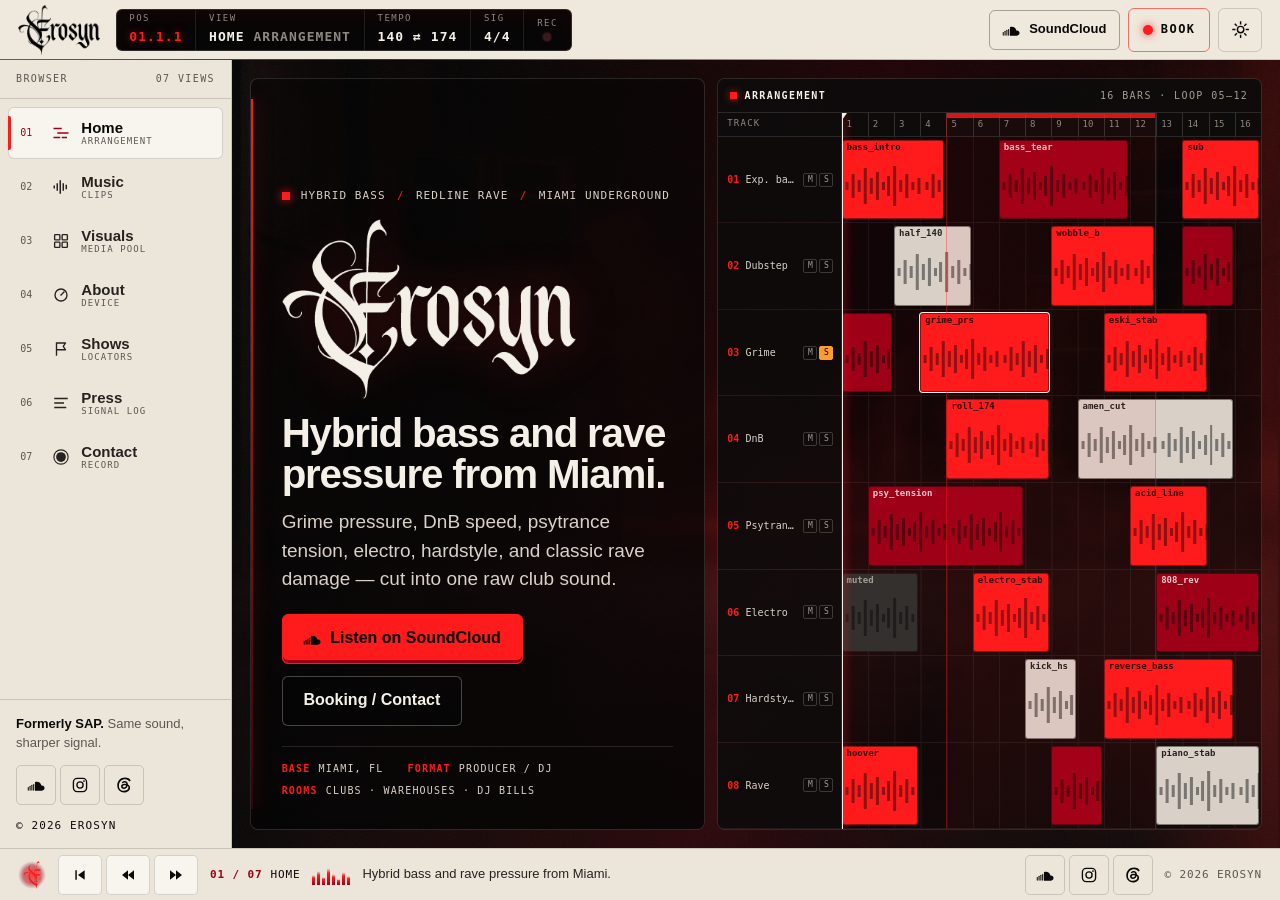
==== commit 3ea367d5: "Erosyn: add Threads, confirm Instagram, drop dead social guesses - Add the Threads profile (threads." ====
--- a/erosyn/index.html
+++ b/erosyn/index.html
@@ -4542,6 +4542,9 @@
         <circle cx="12" cy="12" r="4.1"/>
       </g>
       <circle cx="17.3" cy="6.7" r="1.15" fill="currentColor"/>
+    </symbol>
+    <symbol id="i-threads" viewBox="-2.5 -2.5 29 29">
+      <path fill="currentColor" d="M18.263 11.097c-.03-3.486-1.92-5.586-5.111-5.586-2.13 0-3.922.963-4.863 2.499l2.062 1.438c.535-.843 1.272-1.543 2.628-1.543 1.528 0 2.318.85 2.544 2.431a15 15 0 0 0-2.236-.173c-4.125 0-6.068 1.867-6.068 4.336s1.943 3.99 4.804 3.99c3.139 0 5.013-2.115 5.781-4.735.798.361 1.348 1.204 1.348 2.47 0 3.387-3.907 5.232-7.22 5.232-4.885 0-8.077-3.207-8.077-8.424 0-6.392 4.223-10.487 9.9-10.487 3.808 0 5.69 1.671 6.97 3.914l2.108-1.475C21.44 2.078 18.331 0 13.663 0 6.227 0 1.168 5.277 1.168 12.934c0 7 4.953 11.066 10.856 11.066 4.878 0 9.809-2.846 9.809-7.716 0-2.545-1.46-4.231-3.569-5.187m-6.33 4.855c-1.077 0-2.026-.512-2.026-1.453 0-1.483 1.822-1.934 3.606-1.934.678 0 1.34.045 1.927.173-.422 1.927-1.671 3.215-3.508 3.214Z"/>
     </symbol>
     <symbol id="i-youtube" viewBox="0 0 24 24">
       <path fill="currentColor" fill-rule="evenodd" d="M21.6 7.2a2.7 2.7 0 0 0-1.9-1.9C18 4.8 12 4.8 12 4.8s-6 0-7.7.5a2.7 2.7 0 0 0-1.9 1.9C2 8.9 2 12 2 12s0 3.1.4 4.8a2.7 2.7 0 0 0 1.9 1.9c1.7.5 7.7.5 7.7.5s6 0 7.7-.5a2.7 2.7 0 0 0 1.9-1.9c.4-1.7.4-4.8.4-4.8s0-3.1-.4-4.8zM10 15.1V8.9l5.3 3.1z"/>
@@ -4697,17 +4700,12 @@
               <a href="https://soundcloud.com/erosynmusic" target="_blank" rel="noopener" aria-label="Erosyn on SoundCloud (opens in a new tab)"><svg class="icon" aria-hidden="true" focusable="false"><use href="#i-soundcloud"/></svg></a>
             </li>
             <li>
-              <!-- BRAND SWAP: confirmed Instagram URL -->
               <a href="https://www.instagram.com/erosynmusic/" target="_blank" rel="noopener" aria-label="Erosyn on Instagram (opens in a new tab)"><svg class="icon" aria-hidden="true" focusable="false"><use href="#i-instagram"/></svg></a>
             </li>
             <li>
-              <!-- BRAND SWAP: confirmed YouTube URL -->
-              <a href="https://www.youtube.com/@erosynmusic" target="_blank" rel="noopener" aria-label="Erosyn on YouTube (opens in a new tab)"><svg class="icon" aria-hidden="true" focusable="false"><use href="#i-youtube"/></svg></a>
+              <a href="https://www.threads.com/@erosynmusic" target="_blank" rel="noopener" aria-label="Erosyn on Threads (opens in a new tab)"><svg class="icon" aria-hidden="true" focusable="false"><use href="#i-threads"/></svg></a>
             </li>
-            <li>
-              <!-- BRAND SWAP: confirmed Bandcamp URL -->
-              <a href="https://erosynmusic.bandcamp.com/" target="_blank" rel="noopener" aria-label="Erosyn on Bandcamp (opens in a new tab)"><svg class="icon" aria-hidden="true" focusable="false"><use href="#i-bandcamp"/></svg></a>
-            </li>
+            <!-- BRAND SWAP: add YouTube / Bandcamp links here once those profiles exist (icons #i-youtube, #i-bandcamp are defined) -->
           </ul>
           <p class="mono">© <span data-current-year>2026</span> Erosyn</p>
         </div>
@@ -5679,17 +5677,12 @@
             <a href="https://soundcloud.com/erosynmusic" target="_blank" rel="noopener" aria-label="Erosyn on SoundCloud (opens in a new tab)"><svg class="icon" aria-hidden="true" focusable="false"><use href="#i-soundcloud"/></svg></a>
           </li>
           <li>
-            <!-- BRAND SWAP: confirmed Instagram URL -->
             <a href="https://www.instagram.com/erosynmusic/" target="_blank" rel="noopener" aria-label="Erosyn on Instagram (opens in a new tab)"><svg class="icon" aria-hidden="true" focusable="false"><use href="#i-instagram"/></svg></a>
           </li>
           <li>
-            <!-- BRAND SWAP: confirmed YouTube URL -->
-            <a href="https://www.youtube.com/@erosynmusic" target="_blank" rel="noopener" aria-label="Erosyn on YouTube (opens in a new tab)"><svg class="icon" aria-hidden="true" focusable="false"><use href="#i-youtube"/></svg></a>
+            <a href="https://www.threads.com/@erosynmusic" target="_blank" rel="noopener" aria-label="Erosyn on Threads (opens in a new tab)"><svg class="icon" aria-hidden="true" focusable="false"><use href="#i-threads"/></svg></a>
           </li>
-          <li>
-            <!-- BRAND SWAP: confirmed Bandcamp URL -->
-            <a href="https://erosynmusic.bandcamp.com/" target="_blank" rel="noopener" aria-label="Erosyn on Bandcamp (opens in a new tab)"><svg class="icon" aria-hidden="true" focusable="false"><use href="#i-bandcamp"/></svg></a>
-          </li>
+          <!-- BRAND SWAP: add YouTube / Bandcamp links here once those profiles exist (icons #i-youtube, #i-bandcamp are defined) -->
         </ul>
         <p class="status__copy">© <span data-current-year>2026</span> Erosyn</p>
       </div>
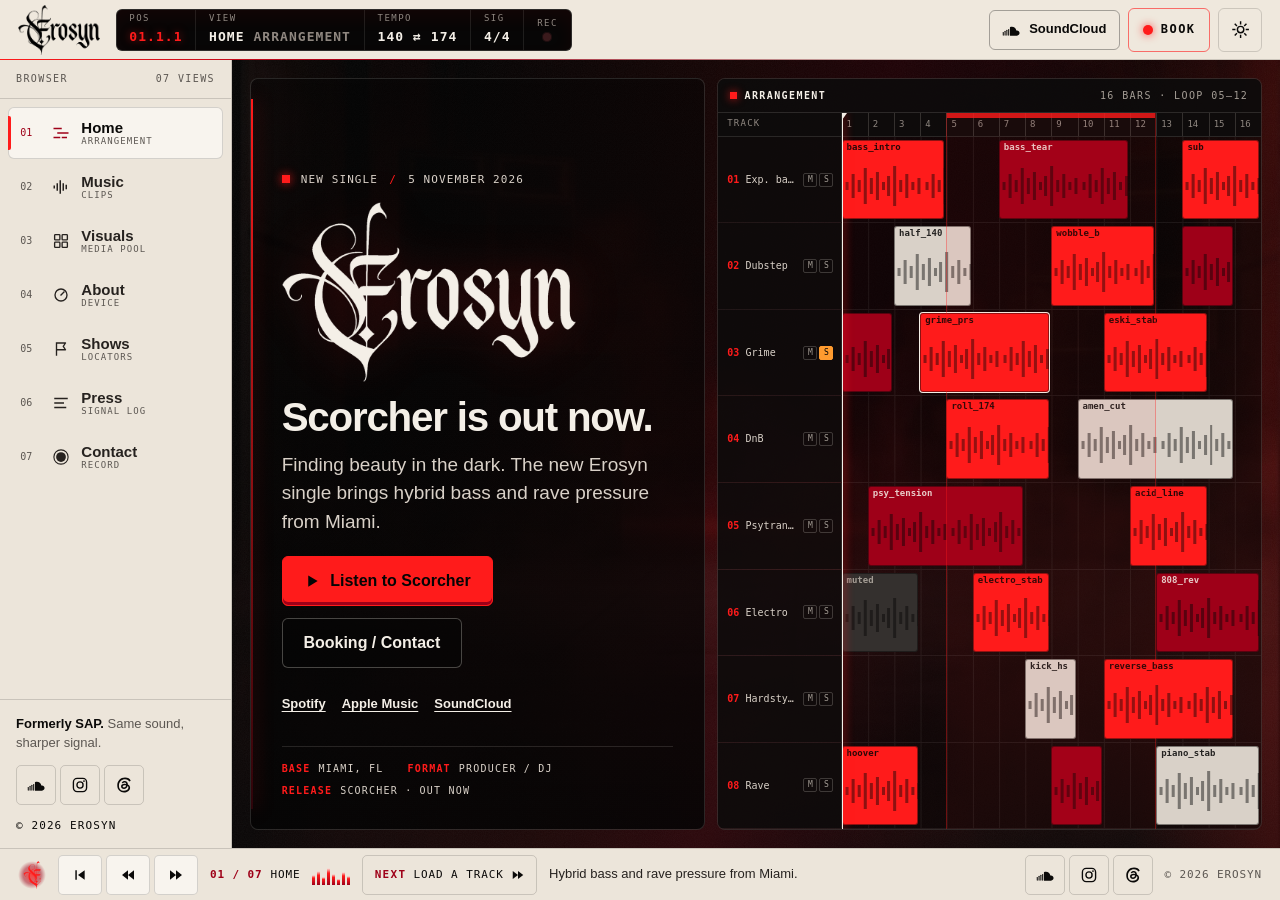
==== commit 76ea17b2: "Feature Scorcher launch and verified listening links" ====
--- a/erosyn/index.html
+++ b/erosyn/index.html
@@ -1,5721 +1,15 @@
-<!DOCTYPE html>
+<!doctype html>
 <html lang="en">
 <head>
   <meta charset="utf-8">
-  <meta name="viewport" content="width=device-width, initial-scale=1, viewport-fit=cover">
-  <title>Erosyn — Hybrid Bass Producer &amp; DJ · Miami</title>
-  <!-- BRAND SWAP: final SEO description -->
-  <meta name="description" content="Erosyn — hybrid bass and rave pressure from Miami. Experimental bass, dubstep, DnB, UK grime, psytrance, electro, hardstyle, and classic rave in one raw club sound. Formerly SAP.">
-  <!-- BRAND SWAP: production URL -->
-  <link rel="canonical" href="https://standardacidprocedure.com/erosyn/">
-  <meta name="robots" content="index, follow">
-  <meta name="color-scheme" content="dark light">
-  <meta name="theme-color" content="#050505" media="(prefers-color-scheme: dark)" data-default="#050505">
-  <meta name="theme-color" content="#f4efe7" media="(prefers-color-scheme: light)" data-default="#f4efe7">
-
-  <meta property="og:type" content="website">
-  <meta property="og:site_name" content="Erosyn">
-  <meta property="og:title" content="Erosyn — Hybrid bass and rave pressure from Miami">
-  <!-- BRAND SWAP: final SEO description -->
-  <meta property="og:description" content="Grime pressure, DnB speed, psytrance tension, electro, hardstyle, and classic rave damage in one raw hybrid club sound. Listen, follow, and book Erosyn.">
-  <!-- BRAND SWAP: production URL -->
-  <meta property="og:url" content="https://standardacidprocedure.com/erosyn/">
-  <!-- BRAND SWAP: social preview image -->
-  <meta property="og:image" content="https://standardacidprocedure.com/erosyn/03-social/banners/erosyn-hero-banner-warehouse-1920x1080-v01.png">
-  <meta property="og:image:width" content="1920">
-  <meta property="og:image:height" content="1080">
-  <meta property="og:image:alt" content="Erosyn warehouse hero banner">
-
-  <meta name="twitter:card" content="summary_large_image">
-  <meta name="twitter:title" content="Erosyn — Hybrid bass and rave pressure from Miami">
-  <!-- BRAND SWAP: final SEO description -->
-  <meta name="twitter:description" content="Grime pressure, DnB speed, psytrance tension, electro, hardstyle, and classic rave damage in one raw hybrid club sound.">
-  <!-- BRAND SWAP: social preview image -->
-  <meta name="twitter:image" content="https://standardacidprocedure.com/erosyn/03-social/banners/erosyn-hero-banner-warehouse-1920x1080-v01.png">
-  <meta name="twitter:image:alt" content="Erosyn warehouse hero banner">
-
-  <!-- BRAND ASSET: flat red icon mark (production PNG) -->
-  <link rel="icon" type="image/png" href="web/erosyn-icon-red-192.png">
-  <!-- BRAND ASSET: red glow avatar, used for the home-screen icon only -->
-  <link rel="apple-touch-icon" href="03-social/avatars/erosyn-avatar-icon-redglow-1200-v01.png">
-
-  <!-- BRAND COLOR SOURCE: Erosyn brand system v01 -->
-  <style>
-    /* =========================================================
-       1. BRAND TOKENS — Erosyn brand system v01
-       ========================================================= */
-    :root {
-      --void-black: #050505;
-      --signal-red: #ff1b1b;
-      --bloodline-red: #9e0018;
-      --bone-white: #f4efe7;
-      --static-gray: #8a8a8a;
-      --warning-amber: #ff9b2f;
-
-      --font-sans: Inter, Arial, Helvetica, sans-serif;
-      --font-mono: ui-monospace, SFMono-Regular, Menlo, Consolas, monospace;
-      --font-blackletter: "Old English Text MT", "UnifrakturMaguntia", "Luminari", "Palatino Linotype", "Book Antiqua", Georgia, serif;
-
-      --fs-meta: .6875rem;
-      --fs-body: clamp(.9375rem, .9rem + .15vw, 1rem);
-      --fs-lead: clamp(1rem, .95rem + .3vw, 1.1875rem);
-      --fs-view: clamp(1.75rem, 1.15rem + 1.9vw, 2.875rem);
-
-      --space-xs: .5rem;
-      --space-sm: .75rem;
-      --space-md: 1.25rem;
-      --space-lg: 2rem;
-      --space-xl: clamp(2.5rem, 2rem + 2.5vw, 4rem);
-      --space-2xl: clamp(3.5rem, 2.5rem + 4vw, 6rem);
-
-      --container: 1240px;
-      --gutter: clamp(16px, 4vw, 40px);
-      --top-h: 60px;
-      --status-h: 52px;
-      --browser-w: 232px;
-      --rail-w: 84px;
-      --gap: 12px;
-      --pad: clamp(12px, 1.4vw, 20px);
-      --radius: 8px;
-      --radius-sm: 6px;
-      --t-fast: 120ms;
-      --t: 150ms;
-      --ease: cubic-bezier(.2, .7, .2, 1);
-    }
-
-    /* 2. THEME TOKENS — dark is canonical; .scheme-dark pins dark inside the light theme */
-    :root,
-    .scheme-dark {
-      color-scheme: dark;
-      --bg: var(--void-black);
-      --bg-alt: #0a0908;
-      --surface: #0c0c0c;
-      --surface-raised: #151312;
-      --text: var(--bone-white);
-      --text-soft: #d9d1c8;
-      --muted: #a49d95;
-      --border: rgba(244, 239, 231, .13);
-      --border-strong: rgba(244, 239, 231, .28);
-      --grid-line: rgba(244, 239, 231, .035);
-      --accent: var(--signal-red);
-      --accent-text: var(--signal-red);
-      --focus: var(--signal-red);
-      --header-bg: #070606;
-      --shadow: 0 18px 50px rgba(0, 0, 0, .42);
-      --shadow-sm: 0 6px 18px rgba(0, 0, 0, .3);
-    }
-
-    /* Light: bone base, near-black type, bloodline red for red text (AA on bone). */
-    :root[data-theme="light"] {
-      color-scheme: light;
-      --bg: var(--bone-white);
-      --bg-alt: #ece5da;
-      --surface: #f8f4ee;
-      --surface-raised: #e6dfd3;
-      --text: #0b0a09;
-      --text-soft: #26221f;
-      --muted: #5c5752;
-      --border: rgba(5, 5, 5, .15);
-      --border-strong: rgba(5, 5, 5, .32);
-      --grid-line: rgba(5, 5, 5, .045);
-      --accent-text: var(--bloodline-red);
-      --header-bg: #efe8dd;
-      --shadow: 0 18px 44px rgba(40, 24, 12, .14);
-      --shadow-sm: 0 6px 16px rgba(40, 24, 12, .1);
-    }
-
-    @media (prefers-color-scheme: light) {
-      :root:not([data-theme="dark"]) {
-        color-scheme: light;
-        --bg: var(--bone-white);
-        --bg-alt: #ece5da;
-        --surface: #f8f4ee;
-        --surface-raised: #e6dfd3;
-        --text: #0b0a09;
-        --text-soft: #26221f;
-        --muted: #5c5752;
-        --border: rgba(5, 5, 5, .15);
-        --border-strong: rgba(5, 5, 5, .32);
-        --grid-line: rgba(5, 5, 5, .045);
-        --accent-text: var(--bloodline-red);
-        --header-bg: #efe8dd;
-        --shadow: 0 18px 44px rgba(40, 24, 12, .14);
-        --shadow-sm: 0 6px 16px rgba(40, 24, 12, .1);
-      }
-    }
-
-    /* =========================================================
-       3. BASE
-       ========================================================= */
-    *,
-    *::before,
-    *::after {
-      box-sizing: border-box;
-    }
-
-    html {
-      -webkit-text-size-adjust: 100%;
-      text-size-adjust: 100%;
-    }
-
-    @media (prefers-reduced-motion: no-preference) {
-      html:not(.app) {
-        scroll-behavior: smooth;
-      }
-    }
-
-    body {
-      margin: 0;
-      min-width: 320px;
-      background-color: var(--bg);
-      background-image:
-        linear-gradient(90deg, var(--grid-line) 1px, transparent 1px),
-        linear-gradient(180deg, var(--grid-line) 1px, transparent 1px);
-      background-size: 48px 48px;
-      color: var(--text);
-      font-family: var(--font-sans);
-      font-size: var(--fs-body);
-      line-height: 1.55;
-      -webkit-font-smoothing: antialiased;
-    }
-
-    h1, h2, h3, p, figure, blockquote, dl, dd, ol, ul {
-      margin: 0;
-    }
-
-    img,
-    svg {
-      display: block;
-      max-width: 100%;
-    }
-
-    img {
-      height: auto;
-    }
-
-    a {
-      color: inherit;
-    }
-
-    button,
-    input,
-    select,
-    textarea {
-      font: inherit;
-      color: inherit;
-    }
-
-    button {
-      cursor: pointer;
-    }
-
-    ::selection {
-      background: var(--signal-red);
-      color: var(--void-black);
-    }
-
-    :focus-visible {
-      outline: 2px solid var(--focus);
-      outline-offset: 3px;
-    }
-
-    main:focus {
-      outline: none;
-    }
-
-    [hidden] {
-      display: none !important;
-    }
-
-    /* =========================================================
-       4. UTILITIES
-       ========================================================= */
-    .visually-hidden {
-      position: absolute !important;
-      width: 1px;
-      height: 1px;
-      margin: -1px;
-      padding: 0;
-      overflow: hidden;
-      clip: rect(0 0 0 0);
-      clip-path: inset(50%);
-      white-space: nowrap;
-      border: 0;
-    }
-
-    .mono {
-      font-family: var(--font-mono);
-      font-size: var(--fs-meta);
-      letter-spacing: .1em;
-      text-transform: uppercase;
-    }
-
-    .sprite {
-      position: absolute;
-      width: 0;
-      height: 0;
-      overflow: hidden;
-    }
-
-    .icon {
-      width: 1.125rem;
-      height: 1.125rem;
-      flex: none;
-    }
-
-    .skip-link {
-      position: absolute;
-      top: .6rem;
-      left: .6rem;
-      z-index: 500;
-      padding: .75rem 1rem;
-      border: 1px solid var(--signal-red);
-      border-radius: var(--radius-sm);
-      background: var(--void-black);
-      color: var(--bone-white);
-      font-weight: 700;
-      text-decoration: none;
-      transform: translateY(-220%);
-      transition: transform var(--t) var(--ease);
-    }
-
-    .skip-link:focus {
-      transform: none;
-    }
-
-    .led {
-      display: inline-block;
-      width: 7px;
-      height: 7px;
-      flex: none;
-      background: var(--signal-red);
-      box-shadow: 0 0 8px rgba(255, 27, 27, .8);
-    }
-
-    /* =========================================================
-       5. BUTTONS, CHIPS, LINKS
-       ========================================================= */
-    .btn {
-      display: inline-flex;
-      align-items: center;
-      justify-content: center;
-      gap: .55rem;
-      min-height: 44px;
-      padding: .6rem 1.05rem;
-      border: 1px solid var(--border-strong);
-      border-radius: var(--radius-sm);
-      background: var(--surface);
-      color: var(--text);
-      font-size: .9375rem;
-      font-weight: 700;
-      line-height: 1.15;
-      text-align: center;
-      text-decoration: none;
-      transition:
-        background-color var(--t) var(--ease),
-        border-color var(--t) var(--ease),
-        color var(--t) var(--ease),
-        box-shadow var(--t) var(--ease),
-        transform var(--t-fast) var(--ease);
-    }
-
-    .btn--primary {
-      border-color: var(--signal-red);
-      background: var(--signal-red);
-      color: var(--void-black);
-      box-shadow: inset 0 -3px 0 var(--bloodline-red);
-    }
-
-    .btn--ghost {
-      background: transparent;
-    }
-
-    .btn--sm {
-      min-height: 40px;
-      padding: .4rem .8rem;
-      font-size: .8125rem;
-    }
-
-    .btn--lg {
-      min-height: 50px;
-      padding: .75rem 1.3rem;
-      font-size: 1rem;
-    }
-
-    @media (hover: hover) {
-      .btn:hover {
-        border-color: var(--accent);
-        transform: translateY(-1px);
-      }
-
-      .btn--primary:hover {
-        background: var(--bloodline-red);
-        color: var(--bone-white);
-        box-shadow: inset 0 -3px 0 var(--signal-red);
-      }
-
-      .btn--ghost:hover {
-        background: rgba(255, 27, 27, .08);
-      }
-    }
-
-    .btn:active {
-      transform: translateY(0);
-    }
-
-    .icon-btn {
-      display: inline-grid;
-      place-items: center;
-      width: 44px;
-      height: 44px;
-      flex: none;
-      padding: 0;
-      border: 1px solid var(--border);
-      border-radius: var(--radius-sm);
-      background: transparent;
-      color: var(--text);
-      transition: border-color var(--t) var(--ease), color var(--t) var(--ease);
-    }
-
-    @media (hover: hover) {
-      .icon-btn:hover {
-        border-color: var(--accent);
-        color: var(--accent-text);
-      }
-    }
-
-    .chip {
-      display: inline-flex;
-      align-items: center;
-      padding: .15rem .45rem;
-      border: 1px solid var(--border-strong);
-      border-radius: 4px;
-      color: var(--muted);
-      font-family: var(--font-mono);
-      font-size: .625rem;
-      font-weight: 700;
-      letter-spacing: .1em;
-      line-height: 1.4;
-      text-transform: uppercase;
-      white-space: nowrap;
-    }
-
-    /* Warning Amber is reserved for utility/status: placeholder + demo states only. */
-    .chip--utility {
-      border-color: var(--warning-amber);
-      background: var(--warning-amber);
-      color: var(--void-black);
-    }
-
-    .ext-link {
-      display: inline-flex;
-      align-items: center;
-      justify-content: center;
-      gap: .4rem;
-      min-height: 44px;
-      padding: 0 .75rem;
-      border: 1px solid var(--border);
-      border-radius: var(--radius-sm);
-      color: var(--text);
-      font-family: var(--font-mono);
-      font-size: .6875rem;
-      font-weight: 700;
-      letter-spacing: .1em;
-      text-decoration: none;
-      text-transform: uppercase;
-      white-space: nowrap;
-      transition: border-color var(--t) var(--ease), color var(--t) var(--ease);
-    }
-
-    .ext-link .icon {
-      width: .875rem;
-      height: .875rem;
-    }
-
-    @media (hover: hover) {
-      .ext-link:hover {
-        border-color: var(--accent);
-        color: var(--accent-text);
-      }
-    }
-
-    /* =========================================================
-       6. APP SHELL — no-scroll workstation (JS on); stacked document (JS off)
-       ========================================================= */
-    html.app,
-    html.app body {
-      height: 100%;
-      overflow: hidden;
-    }
-
-    .app .shell {
-      display: grid;
-      grid-template-rows: var(--top-h) minmax(0, 1fr) var(--status-h);
-      height: 100vh;
-      height: 100dvh;
-    }
-
-    .app .workspace {
-      display: grid;
-      grid-template-columns: var(--browser-w) minmax(0, 1fr);
-      min-height: 0;
-    }
-
-    .app .editor {
-      position: relative;
-      min-width: 0;
-      min-height: 0;
-      overflow: hidden;
-      overflow: clip;
-    }
-
-    @media (min-width: 768px) and (max-width: 1279.98px) {
-      .app .workspace {
-        grid-template-columns: var(--rail-w) minmax(0, 1fr);
-      }
-    }
-
-    @media (max-width: 767.98px) {
-      :root {
-        --top-h: 56px;
-        --status-h: 56px;
-        --gap: 10px;
-      }
-
-      .app .workspace {
-        grid-template-columns: minmax(0, 1fr);
-      }
-    }
-
-    /* =========================================================
-       7. TOP BAR — brand, LCD readout, actions
-       ========================================================= */
-    .topbar {
-      position: relative;
-      z-index: 60;
-      display: flex;
-      flex-wrap: wrap;
-      align-items: center;
-      gap: .6rem;
-      min-height: var(--top-h);
-      padding: .5rem var(--pad);
-      border-bottom: 1px solid var(--border);
-      background: var(--header-bg);
-    }
-
-    .app .topbar {
-      flex-wrap: nowrap;
-      padding-block: 0;
-    }
-
-    .topbar::after {
-      content: "";
-      position: absolute;
-      right: 0;
-      bottom: -1px;
-      left: 0;
-      height: 1px;
-      background: linear-gradient(90deg, var(--signal-red), var(--bloodline-red) 30%, transparent 75%);
-    }
-
-    .browser-toggle {
-      display: none;
-      align-items: center;
-      gap: .5rem;
-      min-height: 44px;
-      padding: 0 .7rem;
-      border: 1px solid var(--border);
-      border-radius: var(--radius-sm);
-      background: transparent;
-      font-family: var(--font-mono);
-      font-size: .6875rem;
-      font-weight: 700;
-      letter-spacing: .12em;
-      text-transform: uppercase;
-    }
-
-    .browser-toggle[aria-expanded="true"] {
-      border-color: var(--accent);
-    }
-
-    .browser-toggle__bars {
-      display: grid;
-      gap: 4px;
-      width: 16px;
-    }
-
-    .browser-toggle__bars span {
-      display: block;
-      height: 2px;
-      background: currentColor;
-      transition: transform var(--t) var(--ease), opacity var(--t) var(--ease);
-    }
-
-    .browser-toggle[aria-expanded="true"] .browser-toggle__bars span:nth-child(1) {
-      transform: translateY(6px) rotate(45deg);
-    }
-
-    .browser-toggle[aria-expanded="true"] .browser-toggle__bars span:nth-child(2) {
-      opacity: 0;
-    }
-
-    .browser-toggle[aria-expanded="true"] .browser-toggle__bars span:nth-child(3) {
-      transform: translateY(-6px) rotate(-45deg);
-    }
-
-    .brand {
-      position: relative;
-      display: inline-flex;
-      align-items: center;
-      min-height: 44px;
-      flex: none;
-      text-decoration: none;
-    }
-
-    .brand img {
-      width: auto;
-      height: 50px;
-    }
-
-    .logo-on-light {
-      display: none;
-    }
-
-    :root[data-theme="light"] .logo-on-dark {
-      display: none;
-    }
-
-    :root[data-theme="light"] .logo-on-light {
-      display: block;
-    }
-
-    @media (prefers-color-scheme: light) {
-      :root:not([data-theme="dark"]) .logo-on-dark {
-        display: none;
-      }
-
-      :root:not([data-theme="dark"]) .logo-on-light {
-        display: block;
-      }
-    }
-
-    .brand__fallback,
-    .wordmark__fallback {
-      font-family: var(--font-blackletter);
-      font-weight: 400;
-    }
-
-    .brand__fallback {
-      display: none;
-      color: var(--text);
-      font-size: 1.75rem;
-      line-height: 1;
-    }
-
-    .brand__fallback span {
-      color: var(--accent-text);
-    }
-
-    .brand.is-missing img {
-      position: absolute;
-      width: 1px;
-      height: 1px;
-      overflow: hidden;
-      clip-path: inset(50%);
-      opacity: 0;
-    }
-
-    .brand.is-missing .brand__fallback {
-      display: block;
-    }
-
-    /* LCD: hardware readout, always dark */
-    .lcd {
-      display: none;
-    }
-
-    .lcd__seg {
-      display: grid;
-      align-content: center;
-      gap: 1px;
-      min-width: 0;
-      padding: 0 .8rem;
-      border-left: 1px solid rgba(244, 239, 231, .1);
-    }
-
-    .lcd__seg:first-child {
-      border-left: 0;
-    }
-
-    .lcd__label {
-      color: #8f8780;
-      font-size: .5625rem;
-      letter-spacing: .16em;
-      text-transform: uppercase;
-    }
-
-    .lcd__value {
-      color: var(--bone-white);
-      font-size: .8125rem;
-      font-weight: 700;
-      font-variant-numeric: tabular-nums;
-      letter-spacing: .08em;
-      text-transform: uppercase;
-      white-space: nowrap;
-    }
-
-    .lcd__value--red {
-      color: var(--signal-red);
-      text-shadow: 0 0 8px rgba(255, 27, 27, .55);
-    }
-
-    .lcd__mode {
-      color: #8f8780;
-    }
-
-    .lcd__seg--tempo,
-    .lcd__seg--sig {
-      display: none;
-    }
-
-    .rec-lamp {
-      width: 10px;
-      height: 10px;
-      margin: 0 auto;
-      border-radius: 50%;
-      background: #3a1a1c;
-      box-shadow: inset 0 0 0 1px rgba(0, 0, 0, .5);
-    }
-
-    .app[data-view="contact"] .rec-lamp {
-      background: var(--signal-red);
-      box-shadow: 0 0 10px rgba(255, 27, 27, .9);
-    }
-
-    @media (min-width: 768px) {
-      .app .lcd {
-        display: flex;
-        align-items: stretch;
-        height: 42px;
-        margin-left: .4rem;
-        overflow: hidden;
-        border: 1px solid rgba(244, 239, 231, .16);
-        border-radius: var(--radius-sm);
-        background: #070606;
-        font-family: var(--font-mono);
-        box-shadow: inset 0 8px 18px rgba(255, 27, 27, .05);
-      }
-    }
-
-    @media (min-width: 1280px) {
-      .app .lcd__seg--tempo,
-      .app .lcd__seg--sig {
-        display: grid;
-      }
-    }
-
-    .topbar__actions {
-      display: flex;
-      align-items: center;
-      gap: .5rem;
-      margin-left: auto;
-    }
-
-    .rec-btn {
-      display: inline-flex;
-      align-items: center;
-      gap: .5rem;
-      min-height: 44px;
-      padding: 0 .85rem;
-      border: 1px solid rgba(255, 27, 27, .6);
-      border-radius: var(--radius-sm);
-      color: var(--text);
-      font-family: var(--font-mono);
-      font-size: .75rem;
-      font-weight: 700;
-      letter-spacing: .12em;
-      text-decoration: none;
-      text-transform: uppercase;
-      transition: background-color var(--t) var(--ease), border-color var(--t) var(--ease);
-    }
-
-    .rec-btn__dot {
-      width: 10px;
-      height: 10px;
-      border-radius: 50%;
-      background: var(--signal-red);
-      box-shadow: 0 0 8px rgba(255, 27, 27, .8);
-    }
-
-    @media (hover: hover) {
-      .rec-btn:hover {
-        border-color: var(--signal-red);
-        background: rgba(255, 27, 27, .1);
-      }
-    }
-
-    .theme-toggle .icon {
-      width: 1.2rem;
-      height: 1.2rem;
-    }
-
-    .theme-toggle[aria-pressed="true"] .icon--sun,
-    .theme-toggle[aria-pressed="false"] .icon--moon {
-      display: none;
-    }
-
-    html:not(.js) .theme-toggle {
-      display: none;
-    }
-
-    @media (max-width: 767.98px) {
-      .app .browser-toggle {
-        display: inline-flex;
-      }
-
-      .topbar-sc {
-        display: none;
-      }
-
-      .brand img {
-        height: 44px;
-      }
-    }
-
-    @media (max-width: 379.98px) {
-      .browser-toggle__label,
-      .rec-btn__label {
-        position: absolute;
-        width: 1px;
-        height: 1px;
-        overflow: hidden;
-        clip-path: inset(50%);
-        white-space: nowrap;
-      }
-
-      .rec-btn {
-        min-width: 44px;
-        justify-content: center;
-        padding: 0;
-      }
-    }
-
-    @media (min-width: 768px) and (max-width: 1023.98px) {
-      .topbar-sc {
-        min-width: 44px;
-        padding: 0;
-      }
-
-      .topbar-sc__label {
-        position: absolute;
-        width: 1px;
-        height: 1px;
-        overflow: hidden;
-        clip-path: inset(50%);
-        white-space: nowrap;
-      }
-    }
-
-    /* =========================================================
-       8. BROWSER — sidebar (≥1280), icon rail (768–1279), drawer (<768)
-       ========================================================= */
-    .browser {
-      border-bottom: 1px solid var(--border);
-      background: var(--bg-alt);
-    }
-
-    .browser__head {
-      display: flex;
-      justify-content: space-between;
-      gap: .5rem;
-      padding: .7rem 1rem;
-      border-bottom: 1px solid var(--border);
-      color: var(--muted);
-      font-family: var(--font-mono);
-      font-size: .625rem;
-      letter-spacing: .14em;
-      text-transform: uppercase;
-    }
-
-    .browser__list {
-      display: flex;
-      flex-wrap: wrap;
-      gap: 4px;
-      margin: 0;
-      padding: .5rem;
-      list-style: none;
-    }
-
-    .browser__link {
-      position: relative;
-      display: flex;
-      align-items: center;
-      gap: .6rem;
-      min-height: 44px;
-      padding: .35rem .7rem;
-      border: 1px solid transparent;
-      border-radius: var(--radius-sm);
-      color: var(--text-soft);
-      text-decoration: none;
-      transition: background-color var(--t) var(--ease), color var(--t) var(--ease), border-color var(--t) var(--ease);
-    }
-
-    .browser__idx {
-      color: var(--muted);
-      font-family: var(--font-mono);
-      font-size: .625rem;
-      font-variant-numeric: tabular-nums;
-    }
-
-    .browser__icon {
-      width: 18px;
-      height: 18px;
-      flex: none;
-    }
-
-    .browser__text {
-      display: grid;
-      min-width: 0;
-      line-height: 1.15;
-    }
-
-    .browser__label {
-      font-size: .9375rem;
-      font-weight: 700;
-    }
-
-    .browser__hint {
-      color: var(--muted);
-      font-family: var(--font-mono);
-      font-size: .5625rem;
-      letter-spacing: .12em;
-      text-transform: uppercase;
-    }
-
-    @media (hover: hover) {
-      .browser__link:hover {
-        background: rgba(255, 27, 27, .06);
-        color: var(--text);
-      }
-    }
-
-    .browser__link[aria-current="page"] {
-      border-color: var(--border);
-      background: var(--surface);
-      color: var(--text);
-    }
-
-    .browser__link[aria-current="page"]::before {
-      content: "";
-      position: absolute;
-      top: 8px;
-      bottom: 8px;
-      left: -1px;
-      width: 3px;
-      border-radius: 0 2px 2px 0;
-      background: var(--signal-red);
-    }
-
-    .browser__link[aria-current="page"] .browser__icon,
-    .browser__link[aria-current="page"] .browser__idx {
-      color: var(--accent-text);
-    }
-
-    .browser__foot {
-      display: none;
-    }
-
-    .browser__note {
-      color: var(--muted);
-      font-size: .8125rem;
-      line-height: 1.45;
-    }
-
-    .browser__note b {
-      color: var(--text);
-    }
-
-    .browser__social {
-      display: none;
-    }
-
-    .app .browser {
-      display: flex;
-      flex-direction: column;
-      min-height: 0;
-      border-right: 1px solid var(--border);
-      border-bottom: 0;
-    }
-
-    .app .browser__list {
-      flex-direction: column;
-      flex-wrap: nowrap;
-      gap: 2px;
-      overflow-y: auto;
-    }
-
-    .app .browser__link {
-      display: grid;
-      grid-template-columns: 1.3rem 18px minmax(0, 1fr);
-      gap: .7rem;
-      min-height: 52px;
-    }
-
-    .app .browser__foot {
-      display: grid;
-      gap: .75rem;
-      margin-top: auto;
-      padding: .9rem 1rem;
-      border-top: 1px solid var(--border);
-    }
-
-    @media (min-width: 768px) and (max-width: 1279.98px) {
-      .app .browser__head,
-      .app .browser__foot,
-      .app .browser__idx,
-      .app .browser__hint {
-        display: none;
-      }
-
-      .app .browser__list {
-        padding: .5rem .4rem;
-      }
-
-      .app .browser__link {
-        grid-template-columns: minmax(0, 1fr);
-        justify-items: center;
-        gap: .35rem;
-        min-height: 62px;
-        padding: .5rem .2rem;
-        text-align: center;
-      }
-
-      .app .browser__icon {
-        width: 20px;
-        height: 20px;
-      }
-
-      .app .browser__label {
-        font-size: .6875rem;
-        letter-spacing: .02em;
-      }
-    }
-
-    @media (max-width: 767.98px) {
-      .app .browser {
-        position: fixed;
-        top: var(--top-h);
-        bottom: 0;
-        left: 0;
-        z-index: 80;
-        width: min(300px, 86vw);
-        box-shadow: var(--shadow);
-        transform: translateX(-102%);
-        visibility: hidden;
-        transition: transform 160ms var(--ease), visibility 0s linear 160ms;
-      }
-
-      .app .browser.is-open {
-        transform: none;
-        visibility: visible;
-        transition-delay: 0s;
-      }
-
-      .app .browser__social {
-        display: flex;
-      }
-    }
-
-    .browser-scrim {
-      position: fixed;
-      inset: var(--top-h) 0 0;
-      z-index: 70;
-      background: rgba(5, 5, 5, .6);
-    }
-
-    /* =========================================================
-       9. STATUS BAR — transport, position, meters, follow, copyright
-       ========================================================= */
-    .statusbar {
-      display: flex;
-      flex-wrap: wrap;
-      align-items: center;
-      gap: .6rem 1rem;
-      padding: 1rem var(--gutter);
-      border-top: 1px solid var(--border);
-      background: var(--bg-alt);
-      color: var(--muted);
-      font-family: var(--font-mono);
-      font-size: .6875rem;
-      letter-spacing: .08em;
-      text-transform: uppercase;
-    }
-
-    .app .statusbar {
-      flex-wrap: nowrap;
-      gap: .75rem;
-      min-width: 0;
-      padding: 0 var(--pad);
-      overflow: hidden;
-    }
-
-    .status__icon {
-      position: relative;
-      display: block;
-      width: 28px;
-      height: 28px;
-      flex: none;
-      border-radius: 4px;
-      background: radial-gradient(circle at 50% 50%, rgba(255, 27, 27, .8), rgba(158, 0, 24, .5) 45%, transparent 70%);
-    }
-
-    .status__icon img {
-      width: 100%;
-      height: 100%;
-      object-fit: contain;
-    }
-
-    .status__icon.is-missing img {
-      opacity: 0;
-    }
-
-    .transport {
-      display: flex;
-      gap: 4px;
-    }
-
-    .tbtn {
-      display: grid;
-      place-items: center;
-      width: 44px;
-      height: 40px;
-      padding: 0;
-      border: 1px solid var(--border);
-      border-radius: 5px;
-      background: var(--surface);
-      color: var(--text);
-      transition: border-color var(--t) var(--ease), color var(--t) var(--ease);
-    }
-
-    .tbtn .icon {
-      width: 16px;
-      height: 16px;
-    }
-
-    @media (hover: hover) {
-      .tbtn:hover {
-        border-color: var(--accent);
-        color: var(--accent-text);
-      }
-    }
-
-    html:not(.app) [data-step],
-    html:not(.app) .status__pos {
-      display: none;
-    }
-
-    .status__pos {
-      display: flex;
-      gap: .5rem;
-      color: var(--text);
-      white-space: nowrap;
-    }
-
-    .status__pos b {
-      color: var(--accent-text);
-      font-variant-numeric: tabular-nums;
-    }
-
-    .meters {
-      display: none;
-      align-items: flex-end;
-      gap: 2px;
-      height: 20px;
-    }
-
-    .meters i {
-      width: 3px;
-      height: 100%;
-      background: linear-gradient(0deg, var(--bloodline-red), var(--signal-red) 70%, var(--bone-white));
-      transform: scaleY(var(--l, .5));
-      transform-origin: 50% 100%;
-    }
-
-    .status__desc {
-      display: none;
-      min-width: 0;
-      overflow: hidden;
-      color: var(--text-soft);
-      font-family: var(--font-sans);
-      font-size: .8125rem;
-      letter-spacing: 0;
-      text-overflow: ellipsis;
-      text-transform: none;
-      white-space: nowrap;
-    }
-
-    .status__nav ul {
-      display: flex;
-      flex-wrap: wrap;
-      gap: 0 1rem;
-      margin: 0;
-      padding: 0;
-      list-style: none;
-    }
-
-    .status__nav a {
-      display: inline-flex;
-      align-items: center;
-      min-height: 44px;
-      color: var(--text-soft);
-    }
-
-    .app .status__nav {
-      display: none;
-    }
-
-    .social {
-      display: flex;
-      flex-wrap: wrap;
-      gap: 4px;
-      margin: 0;
-      padding: 0;
-      list-style: none;
-    }
-
-    .social a {
-      display: grid;
-      place-items: center;
-      width: 40px;
-      height: 40px;
-      border: 1px solid var(--border);
-      border-radius: 5px;
-      color: var(--text);
-      transition: border-color var(--t) var(--ease), color var(--t) var(--ease);
-    }
-
-    .social .icon {
-      width: 18px;
-      height: 18px;
-    }
-
-    @media (hover: hover) {
-      .social a:hover {
-        border-color: var(--accent);
-        color: var(--accent-text);
-      }
-    }
-
-    .status__end {
-      display: flex;
-      align-items: center;
-      gap: .75rem;
-      margin-left: auto;
-    }
-
-    .status__copy {
-      white-space: nowrap;
-    }
-
-    @media (max-width: 767.98px) {
-      .app .statusbar .social {
-        display: none;
-      }
-    }
-
-    @media (max-width: 479.98px) {
-      .app .status__copy {
-        display: none;
-      }
-    }
-
-    @media (min-width: 1024px) {
-      .app .meters {
-        display: flex;
-      }
-    }
-
-    @media (min-width: 1280px) {
-      .app .status__desc {
-        display: block;
-      }
-    }
-
-    /* =========================================================
-       10. VIEWS + PANELS
-       ========================================================= */
-    .view {
-      position: relative;
-      display: flex;
-      flex-direction: column;
-      gap: var(--gap);
-      padding: var(--space-lg) var(--gutter);
-      border-top: 1px solid var(--border);
-    }
-
-    .app .view {
-      position: absolute;
-      inset: 0;
-      display: none;
-      padding: var(--pad);
-      border-top: 0;
-      overflow: auto;
-      overscroll-behavior: contain;
-      animation: view-in 180ms var(--ease) both;
-    }
-
-    .app[data-view="home"] #home,
-    .app[data-view="music"] #music,
-    .app[data-view="visuals"] #visuals,
-    .app[data-view="about"] #about,
-    .app[data-view="shows"] #shows,
-    .app[data-view="press"] #press,
-    .app[data-view="contact"] #contact {
-      display: flex;
-    }
-
-    .view__head {
-      display: flex;
-      flex: none;
-      flex-wrap: wrap;
-      align-items: flex-end;
-      justify-content: space-between;
-      gap: .4rem 1.5rem;
-      padding-bottom: .7rem;
-      border-bottom: 1px solid var(--border);
-    }
-
-    .view__idx {
-      display: flex;
-      align-items: center;
-      gap: .55rem;
-      color: var(--accent-text);
-      font-family: var(--font-mono);
-      font-size: .6875rem;
-      font-weight: 700;
-      letter-spacing: .14em;
-      text-transform: uppercase;
-    }
-
-    .view__idx::before {
-      content: "";
-      width: 18px;
-      height: 2px;
-      background: var(--accent);
-    }
-
-    .view__title {
-      margin-top: .3rem;
-      font-size: var(--fs-view);
-      font-weight: 800;
-      letter-spacing: -.035em;
-      line-height: .95;
-    }
-
-    .view__desc {
-      max-width: 54ch;
-      color: var(--text-soft);
-      font-size: .9375rem;
-    }
-
-    /* Desktop: every view fits the editor. Below 1024px the chrome stays fixed and the view scrolls inside. */
-    @media (min-width: 1024px) {
-      .app .view__body {
-        flex: 1;
-        min-height: 0;
-      }
-    }
-
-    .panel {
-      position: relative;
-      display: flex;
-      flex-direction: column;
-      min-width: 0;
-      min-height: 0;
-      overflow: hidden;
-      border: 1px solid var(--border);
-      border-radius: var(--radius);
-      background: var(--surface);
-    }
-
-    .panel__bar {
-      display: flex;
-      flex: none;
-      flex-wrap: wrap;
-      align-items: center;
-      justify-content: space-between;
-      gap: .3rem 1rem;
-      min-height: 34px;
-      padding: .35rem .8rem;
-      border-bottom: 1px solid var(--border);
-      background: var(--surface-raised);
-      color: var(--muted);
-      font-family: var(--font-mono);
-      font-size: .625rem;
-      letter-spacing: .14em;
-      text-transform: uppercase;
-    }
-
-    .panel__bar > span {
-      display: inline-flex;
-      align-items: center;
-      gap: .45rem;
-    }
-
-    .panel__bar b {
-      color: var(--text);
-      font-weight: 700;
-    }
-
-    @media (max-height: 640px) {
-      .app .view__desc {
-        display: none;
-      }
-    }
-
-    @keyframes view-in {
-      from { opacity: 0; transform: translateY(6px); }
-      to { opacity: 1; transform: none; }
-    }
-
-    /* =========================================================
-       11. HOME — arrangement view
-       ========================================================= */
-    .view--home {
-      background: var(--void-black);
-      color: var(--text);
-    }
-
-    .home__media {
-      position: absolute;
-      inset: 0;
-      z-index: 0;
-      overflow: hidden;
-      pointer-events: none;
-      background:
-        radial-gradient(ellipse 55% 70% at 74% 38%, rgba(158, 0, 24, .6), transparent 72%),
-        radial-gradient(ellipse 30% 45% at 86% 70%, rgba(255, 27, 27, .18), transparent 70%),
-        repeating-linear-gradient(90deg, rgba(244, 239, 231, .03) 0 2px, transparent 2px 132px),
-        linear-gradient(180deg, #140506 0%, #070404 55%, #050505 100%);
-    }
-
-    .home__media img {
-      width: 100%;
-      height: 100%;
-      object-fit: cover;
-      object-position: 50% 62%;
-      filter: saturate(.95) contrast(1.06) brightness(.72);
-    }
-
-    .home__media.is-missing img {
-      opacity: 0;
-    }
-
-    .home__media::after {
-      content: "";
-      position: absolute;
-      inset: 0;
-      background:
-        linear-gradient(270deg, rgba(255, 27, 27, .16), transparent 14%),
-        linear-gradient(0deg, rgba(5, 5, 5, .85), transparent 45%),
-        linear-gradient(90deg, rgba(5, 5, 5, .7), rgba(5, 5, 5, .2) 60%, rgba(5, 5, 5, .45));
-    }
-
-    .home__fx {
-      position: absolute;
-      inset: 0;
-      z-index: 0;
-      overflow: hidden;
-      pointer-events: none;
-    }
-
-    .home__wash {
-      position: absolute;
-      top: 0;
-      bottom: 0;
-      left: -50%;
-      z-index: 0;
-      width: 200%;
-      background: linear-gradient(104deg, transparent 32%, rgba(255, 27, 27, .08) 45%, rgba(158, 0, 24, .18) 52%, transparent 66%);
-      pointer-events: none;
-      animation: wash-drift 22s ease-in-out infinite alternate;
-    }
-
-    .home__noise {
-      position: absolute;
-      inset: 0;
-      z-index: 0;
-      opacity: .07;
-      pointer-events: none;
-      background-image: url("data:image/svg+xml,%3Csvg xmlns='http://www.w3.org/2000/svg' width='180' height='180'%3E%3Cfilter id='n'%3E%3CfeTurbulence type='fractalNoise' baseFrequency='.9' numOctaves='2' stitchTiles='stitch'/%3E%3CfeColorMatrix values='0 0 0 0 1 0 0 0 0 1 0 0 0 0 1 0 0 0 .6 0'/%3E%3C/filter%3E%3Crect width='100%25' height='100%25' filter='url(%23n)'/%3E%3C/svg%3E");
-    }
-
-    .home__grid {
-      position: relative;
-      z-index: 1;
-      display: grid;
-      gap: var(--gap);
-    }
-
-    @media (min-width: 1024px) {
-      .home__grid {
-        grid-template-columns: minmax(340px, 1fr) minmax(0, 1.2fr);
-      }
-
-      .app .home__grid {
-        flex: 1;
-        min-height: 0;
-        grid-template-rows: minmax(0, 1fr);
-      }
-    }
-
-    .home__id {
-      justify-content: flex-end;
-      gap: 0;
-      padding: clamp(1.1rem, 2.4vw, 2.25rem);
-      border-color: rgba(244, 239, 231, .14);
-      background: linear-gradient(180deg, rgba(5, 5, 5, .5), rgba(5, 5, 5, .86));
-    }
-
-    .home__id::before {
-      content: "";
-      position: absolute;
-      top: 1.25rem;
-      bottom: 1.25rem;
-      left: 0;
-      width: 2px;
-      background: linear-gradient(180deg, var(--signal-red), rgba(158, 0, 24, .25));
-      box-shadow: 0 0 18px rgba(255, 27, 27, .55);
-    }
-
-    .hero__meta {
-      display: flex;
-      flex-wrap: wrap;
-      align-items: center;
-      gap: .3rem .7rem;
-      color: var(--text-soft);
-    }
-
-    .hero__meta .sep {
-      color: var(--accent-text);
-    }
-
-    .hero__dot {
-      width: 8px;
-      height: 8px;
-      background: var(--signal-red);
-      box-shadow: 0 0 10px rgba(255, 27, 27, .9);
-      animation: signal-flicker 3.6s steps(1, end) infinite;
-    }
-
-    .hero__title {
-      margin-top: .9rem;
-      line-height: 1;
-    }
-
-    .hero__title:focus {
-      outline: none;
-    }
-
-    .hero__title:focus-visible {
-      outline: 2px solid var(--focus);
-      outline-offset: 4px;
-    }
-
-    .wordmark {
-      position: relative;
-      display: inline-block;
-      max-width: 100%;
-      vertical-align: bottom;
-    }
-
-    .wordmark__img {
-      width: auto;
-      height: clamp(84px, 20vh, 200px);
-      filter: drop-shadow(0 0 24px rgba(255, 27, 27, .22));
-    }
-
-    .wordmark__fallback {
-      display: none;
-      color: var(--bone-white);
-      font-size: clamp(3.5rem, 2rem + 6vw, 7.5rem);
-      line-height: .95;
-      text-shadow: 0 0 2px rgba(255, 27, 27, .9), 0 0 24px rgba(255, 27, 27, .55);
-    }
-
-    .wordmark.is-missing .wordmark__img {
-      position: absolute;
-      width: 1px;
-      height: 1px;
-      overflow: hidden;
-      clip-path: inset(50%);
-      opacity: 0;
-    }
-
-    .wordmark.is-missing .wordmark__fallback {
-      display: block;
-    }
-
-    .hero__headline {
-      max-width: 20ch;
-      margin-top: .9rem;
-      font-size: clamp(1.5rem, 1rem + 1.9vw, 2.75rem);
-      font-weight: 800;
-      letter-spacing: -.03em;
-      line-height: 1.02;
-      text-wrap: balance;
-    }
-
-    .hero__lede {
-      max-width: 50ch;
-      margin-top: .8rem;
-      color: var(--text-soft);
-      font-size: var(--fs-lead);
-      line-height: 1.5;
-    }
-
-    .hero__actions {
-      display: flex;
-      flex-wrap: wrap;
-      gap: var(--space-sm);
-      margin-top: 1.25rem;
-    }
-
-    .hero__actions .btn--ghost {
-      background: rgba(5, 5, 5, .5);
-    }
-
-    .hero__facts {
-      display: flex;
-      flex-wrap: wrap;
-      gap: .4rem 1.5rem;
-      margin-top: 1.25rem;
-      padding-top: .9rem;
-      border-top: 1px solid var(--border);
-      font-family: var(--font-mono);
-      font-size: .625rem;
-      letter-spacing: .12em;
-      text-transform: uppercase;
-    }
-
-    .hero__facts div {
-      display: flex;
-      gap: .5rem;
-    }
-
-    .hero__facts dt {
-      color: var(--accent-text);
-      font-weight: 700;
-    }
-
-    .hero__facts dd {
-      color: var(--text-soft);
-    }
-
-    @media (max-width: 479.98px) {
-      .hero__actions .btn {
-        width: 100%;
-      }
-    }
-
-    @media (max-height: 760px) and (min-width: 1024px) {
-      .app .hero__facts {
-        display: none;
-      }
-    }
-
-    /* Arrangement lanes */
-    .arrange {
-      --lane-head: 124px;
-      border-color: rgba(244, 239, 231, .14);
-      background: rgba(5, 5, 5, .5);
-    }
-
-    .arrange .panel__bar {
-      background: rgba(14, 12, 12, .9);
-    }
-
-    .arrange__body {
-      position: relative;
-      display: grid;
-      flex: 1;
-      grid-template-rows: 24px minmax(0, 1fr);
-      min-height: 240px;
-    }
-
-    @media (min-width: 1024px) {
-      .app .arrange__body {
-        min-height: 0;
-      }
-    }
-
-    .arrange__ruler {
-      display: grid;
-      grid-template-columns: var(--lane-head) minmax(0, 1fr);
-      border-bottom: 1px solid rgba(244, 239, 231, .12);
-      background: rgba(14, 12, 12, .85);
-    }
-
-    .arrange__corner {
-      display: flex;
-      align-items: center;
-      padding-left: .6rem;
-      border-right: 1px solid rgba(244, 239, 231, .12);
-      color: #8f8780;
-      font-family: var(--font-mono);
-      font-size: .5625rem;
-      letter-spacing: .14em;
-      text-transform: uppercase;
-    }
-
-    .ruler {
-      display: grid;
-      grid-template-columns: repeat(16, minmax(0, 1fr));
-    }
-
-    .ruler span {
-      padding: 5px 0 0 4px;
-      border-left: 1px solid rgba(244, 239, 231, .16);
-      color: #8f8780;
-      font-family: var(--font-mono);
-      font-size: .5625rem;
-      font-variant-numeric: tabular-nums;
-    }
-
-    .arrange__lanes {
-      display: grid;
-      grid-auto-rows: minmax(22px, 1fr);
-      min-height: 0;
-    }
-
-    .lane {
-      display: grid;
-      grid-template-columns: var(--lane-head) minmax(0, 1fr);
-      border-bottom: 1px solid rgba(244, 239, 231, .07);
-    }
-
-    .lane__head {
-      display: flex;
-      align-items: center;
-      gap: .4rem;
-      min-width: 0;
-      padding: 0 .45rem 0 .6rem;
-      overflow: hidden;
-      border-right: 1px solid rgba(244, 239, 231, .12);
-      background: rgba(14, 12, 12, .8);
-      color: #d9d1c8;
-      font-family: var(--font-mono);
-      font-size: .625rem;
-      white-space: nowrap;
-    }
-
-    .lane__head b {
-      color: var(--signal-red);
-    }
-
-    .lane__name {
-      flex: 1;
-      min-width: 0;
-      overflow: hidden;
-      text-overflow: ellipsis;
-    }
-
-    .lane__ms {
-      display: flex;
-      gap: 2px;
-    }
-
-    .lane__ms i {
-      display: grid;
-      place-items: center;
-      width: 14px;
-      height: 14px;
-      border: 1px solid rgba(244, 239, 231, .2);
-      border-radius: 2px;
-      color: #a49d95;
-      font-size: .5rem;
-      font-style: normal;
-    }
-
-    .lane__ms i.on {
-      border-color: var(--warning-amber);
-      background: var(--warning-amber);
-      color: var(--void-black);
-    }
-
-    .lane__track {
-      position: relative;
-      background-image: linear-gradient(90deg, rgba(244, 239, 231, .07) 1px, transparent 1px);
-      background-size: calc(100% / 16) 100%;
-    }
-
-    .clip {
-      --c: var(--signal-red);
-      position: absolute;
-      top: 3px;
-      bottom: 3px;
-      left: calc(var(--x) * 100% / 16);
-      width: calc(var(--w) * 100% / 16 - 2px);
-      overflow: hidden;
-      padding: 1px 4px;
-      border: 1px solid rgba(5, 5, 5, .45);
-      border-radius: 3px;
-      background-color: var(--c);
-      background-image: url("data:image/svg+xml,%3Csvg xmlns='http://www.w3.org/2000/svg' width='40' height='24'%3E%3Cpath d='M2 10v4M5 6v12M8 9v6M11 3v18M14 8v8M17 5v14M20 10v4M23 7v10M26 2v20M29 9v6M32 6v12M35 10v4M38 8v8' stroke='%23050505' stroke-opacity='.45' stroke-width='1.5'/%3E%3C/svg%3E");
-      background-repeat: repeat-x;
-      background-position: 0 70%;
-      background-size: auto 62%;
-      color: rgba(5, 5, 5, .85);
-      font-family: var(--font-mono);
-      font-size: .5625rem;
-      font-weight: 700;
-      line-height: 1.3;
-      white-space: nowrap;
-    }
-
-    .clip--blood {
-      --c: var(--bloodline-red);
-      color: rgba(244, 239, 231, .85);
-    }
-
-    .clip--bone {
-      --c: #d9d1c8;
-    }
-
-    .clip--mute {
-      --c: #34302e;
-      color: #a49d95;
-    }
-
-    .clip--sel {
-      box-shadow: 0 0 0 1px var(--bone-white);
-    }
-
-    .arrange__overlay {
-      position: absolute;
-      top: 0;
-      right: 0;
-      bottom: 0;
-      left: var(--lane-head);
-      overflow: hidden;
-      pointer-events: none;
-    }
-
-    .loop {
-      position: absolute;
-      top: 0;
-      bottom: 0;
-      left: calc(4 * 100% / 16);
-      width: calc(8 * 100% / 16);
-      border-right: 1px solid rgba(255, 27, 27, .35);
-      border-left: 1px solid rgba(255, 27, 27, .35);
-      background: rgba(255, 27, 27, .05);
-    }
-
-    .loop::before {
-      content: "";
-      position: absolute;
-      top: 0;
-      right: 0;
-      left: 0;
-      height: 5px;
-      background: rgba(255, 27, 27, .8);
-    }
-
-    .playhead-run {
-      position: absolute;
-      inset: 0;
-      animation: playhead 16s linear infinite;
-    }
-
-    .playhead {
-      position: absolute;
-      top: 0;
-      bottom: 0;
-      left: 0;
-      width: 1px;
-      background: var(--bone-white);
-      box-shadow: 0 0 10px 1px rgba(255, 27, 27, .7);
-    }
-
-    .playhead::before {
-      content: "";
-      position: absolute;
-      top: 0;
-      left: -5px;
-      border-top: 7px solid var(--bone-white);
-      border-right: 5px solid transparent;
-      border-left: 5px solid transparent;
-    }
-
-    @media (max-width: 767.98px) {
-      .arrange {
-        --lane-head: 88px;
-      }
-
-      .lane__ms {
-        display: none;
-      }
-
-      .ruler span:nth-child(even) {
-        color: transparent;
-      }
-    }
-
-    /* =========================================================
-       12. MUSIC — clips + inspector deck
-       ========================================================= */
-    .music {
-      display: grid;
-      gap: var(--gap);
-    }
-
-    @media (min-width: 1024px) {
-      .music {
-        grid-template-columns: minmax(0, 1fr) minmax(340px, .95fr);
-      }
-
-      .app .music {
-        grid-template-rows: minmax(0, 1fr);
-      }
-    }
-
-    @media (min-width: 1024px) {
-      .app .clips .tracks {
-        flex: 1;
-        min-height: 0;
-        overflow-y: auto;
-      }
-    }
-
-    /* Desktop keeps the list compact; the selected track's blurb shows in the inspector. */
-    @media (min-width: 1024px) {
-      .app .track__desc {
-        display: none;
-      }
-    }
-
-    .tracks {
-      margin: 0;
-      padding: 0;
-      list-style: none;
-    }
-
-    .track {
-      position: relative;
-      display: grid;
-      grid-template-columns: minmax(0, 1fr);
-      border-bottom: 1px solid var(--border);
-    }
-
-    .track__select {
-      position: relative;
-      display: grid;
-      grid-template-columns: 1.5rem 48px minmax(0, 1fr);
-      align-items: center;
-      gap: .75rem;
-      width: 100%;
-      padding: .7rem .8rem;
-      border: 0;
-      background: transparent;
-      text-align: left;
-      transition: background-color var(--t) var(--ease);
-    }
-
-    .track__select::before {
-      content: "";
-      position: absolute;
-      top: 8px;
-      bottom: 8px;
-      left: 0;
-      width: 3px;
-      background: var(--signal-red);
-      transform: scaleY(0);
-      transition: transform var(--t) var(--ease);
-    }
-
-    .track__select[aria-pressed="true"] {
-      background: linear-gradient(90deg, rgba(255, 27, 27, .12), transparent 75%);
-    }
-
-    .track__select[aria-pressed="true"]::before {
-      transform: scaleY(1);
-    }
-
-    @media (hover: hover) {
-      .track__select:hover {
-        background-color: rgba(255, 27, 27, .06);
-      }
-    }
-
-    .track__select:focus-visible {
-      outline-offset: -3px;
-    }
-
-    html:not(.js) .track__select {
-      cursor: default;
-    }
-
-    .track__num {
-      color: var(--muted);
-      font-family: var(--font-mono);
-      font-size: .6875rem;
-      font-variant-numeric: tabular-nums;
-    }
-
-    .track__select[aria-pressed="true"] .track__num {
-      color: var(--accent-text);
-      font-weight: 700;
-    }
-
-    .track__thumb {
-      position: relative;
-      display: block;
-      width: 48px;
-      height: 48px;
-      overflow: hidden;
-      border: 1px solid var(--border);
-      border-radius: 4px;
-    }
-
-    .track__thumb img {
-      width: 100%;
-      height: 100%;
-      object-fit: cover;
-    }
-
-    .track__main {
-      display: grid;
-      gap: .1rem;
-      min-width: 0;
-    }
-
-    .track__title {
-      font-size: 1rem;
-      font-weight: 800;
-      letter-spacing: -.01em;
-      line-height: 1.2;
-    }
-
-    .track__meta {
-      color: var(--muted);
-      font-family: var(--font-mono);
-      font-size: .625rem;
-      letter-spacing: .1em;
-      text-transform: uppercase;
-    }
-
-    .track__desc {
-      color: var(--text-soft);
-      font-size: .8125rem;
-      line-height: 1.4;
-    }
-
-    .track__len {
-      position: relative;
-      display: block;
-      height: 3px;
-      margin-top: .3rem;
-      overflow: hidden;
-      border-radius: 2px;
-      background: var(--border);
-    }
-
-    .track__len::after {
-      content: "";
-      position: absolute;
-      inset: 0 auto 0 0;
-      width: max(6%, calc(var(--len) * 100%));
-      background: var(--accent);
-    }
-
-    .track .ext-link {
-      justify-self: start;
-      margin: -.3rem .8rem .7rem calc(.8rem + 1.5rem + 48px + 1.5rem);
-    }
-
-    @media (min-width: 768px) {
-      .track {
-        grid-template-columns: minmax(0, 1fr) auto;
-        align-items: center;
-      }
-
-      .track .ext-link {
-        margin: 0 .8rem 0 0;
-      }
-    }
-
-    .clips__foot {
-      display: flex;
-      flex: none;
-      flex-wrap: wrap;
-      align-items: center;
-      justify-content: space-between;
-      gap: .5rem;
-      padding: .7rem .8rem;
-      border-top: 1px solid var(--border);
-    }
-
-    .clips__note {
-      color: var(--muted);
-      font-size: .8125rem;
-    }
-
-    .deck__body {
-      display: grid;
-      gap: var(--space-md);
-      padding: .9rem;
-    }
-
-    @media (min-width: 480px) {
-      .deck__body {
-        grid-template-columns: minmax(120px, 44%) minmax(0, 1fr);
-        align-items: start;
-      }
-    }
-
-    .deck__art {
-      position: relative;
-      aspect-ratio: 1;
-      overflow: hidden;
-      border: 1px solid var(--border);
-      border-radius: var(--radius-sm);
-    }
-
-    .deck__art img {
-      position: absolute;
-      inset: 0;
-      width: 100%;
-      height: 100%;
-      object-fit: cover;
-    }
-
-    .deck__index {
-      color: var(--muted);
-    }
-
-    .deck__title {
-      margin-top: .4rem;
-      font-size: clamp(1.5rem, 1.1rem + 1.4vw, 2.25rem);
-      font-weight: 800;
-      letter-spacing: -.03em;
-      line-height: 1;
-      overflow-wrap: anywhere;
-    }
-
-    .deck__desc {
-      margin-top: .6rem;
-      color: var(--text-soft);
-      font-size: .9375rem;
-    }
-
-    .deck__meta {
-      display: grid;
-      grid-template-columns: repeat(3, minmax(0, 1fr));
-      margin-top: .9rem;
-      border-top: 1px solid var(--border);
-    }
-
-    .deck__meta div {
-      padding: .6rem .5rem .1rem 0;
-    }
-
-    .deck__meta div + div {
-      padding-left: .7rem;
-      border-left: 1px solid var(--border);
-    }
-
-    .deck__meta dt {
-      color: var(--muted);
-      font-family: var(--font-mono);
-      font-size: .5625rem;
-      letter-spacing: .14em;
-      text-transform: uppercase;
-    }
-
-    .deck__meta dd {
-      margin-top: .15rem;
-      font-size: .9375rem;
-      font-weight: 700;
-      font-variant-numeric: tabular-nums;
-    }
-
-    .deck__wave {
-      position: relative;
-      flex: none;
-      height: clamp(56px, 13vh, 132px);
-      margin-inline: .9rem;
-      overflow: hidden;
-      border: 1px solid rgba(244, 239, 231, .14);
-      border-radius: var(--radius-sm);
-      background: #070606;
-      color: rgba(255, 27, 27, .55);
-    }
-
-    .deck__wave img {
-      position: absolute;
-      inset: 0;
-      width: 100%;
-      height: 100%;
-      object-fit: cover;
-    }
-
-    .wave-svg {
-      width: 100%;
-      height: 100%;
-    }
-
-    .deck__wave .wave-svg {
-      position: absolute;
-      inset: 10% 0;
-      height: 80%;
-    }
-
-    [data-fallback]:not(.is-missing) > .wave-svg {
-      visibility: hidden;
-    }
-
-    .deck__playhead {
-      position: absolute;
-      top: 0;
-      bottom: 0;
-      left: 12px;
-      width: 2px;
-      background: var(--signal-red);
-      box-shadow: 0 0 12px rgba(255, 27, 27, .85);
-    }
-
-    .deck__playhead span {
-      position: absolute;
-      top: 6px;
-      left: 6px;
-      padding: .1rem .3rem;
-      background: var(--signal-red);
-      color: var(--void-black);
-      font-size: .5625rem;
-      font-weight: 700;
-      letter-spacing: .14em;
-    }
-
-    .deck__player {
-      flex: none;
-      margin-inline: .9rem;
-      overflow: hidden;
-      border: 1px solid rgba(244, 239, 231, .14);
-      border-radius: var(--radius-sm);
-      background: #070606;
-    }
-
-    .deck__player iframe {
-      display: block;
-      width: 100%;
-      height: 166px;
-      border: 0;
-    }
-
-    html:not(.js) #deck-play {
-      display: none;
-    }
-
-    @media (min-width: 1024px) {
-      .app .deck {
-        overflow-y: auto;
-      }
-    }
-
-    @media (min-width: 1024px) and (max-height: 820px) {
-      .deck__body {
-        grid-template-columns: minmax(110px, 30%) minmax(0, 1fr);
-        padding-bottom: .6rem;
-      }
-
-      .deck__title {
-        font-size: clamp(1.25rem, 1rem + 1vw, 1.75rem);
-      }
-
-      .deck.is-playing .deck__desc {
-        display: none;
-      }
-
-      .deck.is-playing .deck__foot {
-        padding-block: .6rem;
-      }
-    }
-
-    .track__free {
-      margin-left: .35rem;
-      padding: .05rem .35rem;
-      border-color: rgba(255, 27, 27, .55);
-      color: var(--accent-text);
-      font-size: .5625rem;
-      vertical-align: 1px;
-    }
-
-    .deck__progress {
-      display: grid;
-      flex: none;
-      grid-template-columns: auto minmax(0, 1fr) auto;
-      align-items: center;
-      gap: .75rem;
-      padding: .6rem .9rem 0;
-      color: var(--muted);
-      font-size: .625rem;
-      font-variant-numeric: tabular-nums;
-    }
-
-    .deck__track {
-      position: relative;
-      height: 4px;
-      overflow: hidden;
-      border-radius: 2px;
-      background: var(--border);
-    }
-
-    .deck__fill {
-      position: absolute;
-      inset: 0 auto 0 0;
-      width: 3%;
-      background: var(--signal-red);
-    }
-
-    .deck__foot {
-      display: flex;
-      flex-wrap: wrap;
-      align-items: center;
-      justify-content: space-between;
-      gap: .6rem 1rem;
-      margin-top: auto;
-      padding: .9rem;
-    }
-
-    .deck__note {
-      color: var(--muted);
-      font-size: .625rem;
-    }
-
-    /* =========================================================
-       13. VISUALS — media pool pads
-       ========================================================= */
-    .pool {
-      display: grid;
-      grid-template-columns: repeat(2, minmax(0, 1fr));
-      grid-auto-rows: 170px;
-      gap: var(--gap);
-      margin: 0;
-      padding: 0;
-      list-style: none;
-    }
-
-    .p-a,
-    .p-f {
-      grid-column: 1 / -1;
-    }
-
-    @media (min-width: 768px) {
-      .pool {
-        grid-template-columns: repeat(3, minmax(0, 1fr));
-        grid-auto-rows: 200px;
-      }
-
-      .p-a {
-        grid-column: span 2;
-      }
-
-      .p-b {
-        grid-row: span 2;
-      }
-
-      .p-f {
-        grid-column: span 2;
-      }
-    }
-
-    @media (min-width: 1024px) {
-      .pool {
-        grid-template-columns: minmax(0, 1fr) minmax(0, 1fr) minmax(0, 1.8fr) minmax(0, 1fr) minmax(0, 1fr);
-        grid-template-rows: repeat(2, 240px);
-      }
-
-      .app .pool {
-        grid-template-rows: repeat(2, minmax(150px, 1fr));
-      }
-
-      .p-a { grid-column: 1 / 3; grid-row: 1; }
-      .p-b { grid-column: 3; grid-row: 1 / 3; }
-      .p-c { grid-column: 4 / 6; grid-row: 1; }
-      .p-d { grid-column: 1; grid-row: 2; }
-      .p-e { grid-column: 2; grid-row: 2; }
-      .p-f { grid-column: 4 / 6; grid-row: 2; }
-    }
-
-    .pad,
-    .pad__btn {
-      min-width: 0;
-      height: 100%;
-    }
-
-    .pad__btn {
-      position: relative;
-      display: block;
-      width: 100%;
-      padding: 0;
-      overflow: hidden;
-      border: 0;
-      border-radius: var(--radius);
-      background: none;
-      color: var(--bone-white);
-      text-align: left;
-      cursor: zoom-in;
-    }
-
-    .pad__frame {
-      position: relative;
-      display: block;
-      height: 100%;
-      overflow: hidden;
-      border: 1px solid var(--border);
-      border-radius: var(--radius);
-      transition: border-color var(--t) var(--ease);
-    }
-
-    .pad__frame img {
-      position: absolute;
-      inset: 0;
-      width: 100%;
-      height: 100%;
-      object-fit: cover;
-      object-position: var(--pos, 50% 50%);
-      filter: saturate(.9);
-      transition: transform var(--t) var(--ease), filter var(--t) var(--ease);
-    }
-
-    .pad__frame .wave-svg {
-      position: absolute;
-      inset: 20% 0;
-      height: 60%;
-      color: rgba(255, 27, 27, .6);
-    }
-
-    .pad__frame::after {
-      content: "";
-      position: absolute;
-      top: 0;
-      right: 0;
-      left: 0;
-      height: 2px;
-      background: var(--signal-red);
-      transform: scaleX(0);
-      transform-origin: left center;
-      transition: transform var(--t) var(--ease);
-    }
-
-    @media (hover: hover) {
-      .pad__btn:hover .pad__frame {
-        border-color: rgba(255, 27, 27, .7);
-      }
-
-      .pad__btn:hover .pad__frame img {
-        transform: scale(1.015);
-        filter: none;
-      }
-
-      .pad__btn:hover .pad__frame::after {
-        transform: scaleX(1);
-      }
-    }
-
-    .pad__btn:focus-visible .pad__frame::after {
-      transform: scaleX(1);
-    }
-
-    .pad__idx {
-      position: absolute;
-      top: .6rem;
-      left: .6rem;
-      padding: .15rem .4rem;
-      border-radius: 3px;
-      background: rgba(5, 5, 5, .72);
-      color: var(--signal-red);
-      font-family: var(--font-mono);
-      font-size: .5625rem;
-      font-weight: 700;
-      letter-spacing: .14em;
-    }
-
-    .pad__open {
-      position: absolute;
-      top: .5rem;
-      right: .5rem;
-      display: grid;
-      place-items: center;
-      width: 30px;
-      height: 30px;
-      border: 1px solid rgba(244, 239, 231, .24);
-      border-radius: 4px;
-      background: rgba(5, 5, 5, .6);
-    }
-
-    .pad__open .icon {
-      width: 13px;
-      height: 13px;
-    }
-
-    .pad__meta {
-      position: absolute;
-      right: 0;
-      bottom: 0;
-      left: 0;
-      display: grid;
-      gap: .15rem;
-      padding: 2.25rem .8rem .7rem;
-      background: linear-gradient(0deg, rgba(5, 5, 5, .9), rgba(5, 5, 5, .55) 55%, transparent);
-    }
-
-    .pad__title {
-      font-size: .875rem;
-      font-weight: 800;
-      line-height: 1.2;
-    }
-
-    .pad__sub {
-      color: #cfc7be;
-      font-family: var(--font-mono);
-      font-size: .5625rem;
-      letter-spacing: .12em;
-      text-transform: uppercase;
-    }
-
-    .p-b { --pos: 50% 0%; }
-    .p-d { --pos: 50% 30%; }
-
-    .pool__foot {
-      display: flex;
-      flex: none;
-      flex-wrap: wrap;
-      align-items: center;
-      justify-content: space-between;
-      gap: .5rem 1rem;
-      color: var(--text-soft);
-      font-size: .875rem;
-    }
-
-    /* =========================================================
-       14. MEDIA MODAL
-       ========================================================= */
-    .modal {
-      position: fixed;
-      inset: 0;
-      z-index: 400;
-      display: grid;
-      place-items: center;
-      padding: clamp(.75rem, 3vw, 2rem);
-      color: var(--text);
-    }
-
-    .modal__backdrop {
-      position: absolute;
-      inset: 0;
-      background: rgba(5, 5, 5, .9);
-    }
-
-    .modal__panel {
-      position: relative;
-      display: grid;
-      grid-template-rows: auto minmax(0, 1fr) auto;
-      width: min(1120px, 100%);
-      max-height: calc(100vh - 1.5rem);
-      max-height: calc(100dvh - 1.5rem);
-      overflow: hidden;
-      border: 1px solid var(--border-strong);
-      border-radius: var(--radius);
-      background: #0c0c0c;
-      box-shadow: 0 30px 90px rgba(0, 0, 0, .6);
-      animation: modal-in 150ms var(--ease);
-    }
-
-    .modal__panel::before {
-      content: "";
-      position: absolute;
-      top: 0;
-      right: 0;
-      left: 0;
-      z-index: 1;
-      height: 2px;
-      background: linear-gradient(90deg, var(--signal-red), var(--bloodline-red) 60%, transparent);
-    }
-
-    .modal__panel:focus {
-      outline: none;
-    }
-
-    .modal__head {
-      display: flex;
-      align-items: center;
-      gap: var(--space-sm);
-      padding: .6rem .6rem .6rem 1rem;
-      border-bottom: 1px solid var(--border);
-    }
-
-    .modal__idx {
-      color: var(--accent-text);
-      font-weight: 700;
-    }
-
-    .modal__title {
-      flex: 1;
-      min-width: 0;
-      font-size: clamp(1rem, .9rem + .5vw, 1.25rem);
-      font-weight: 800;
-      line-height: 1.2;
-    }
-
-    .modal__media {
-      position: relative;
-      display: grid;
-      place-items: center;
-      min-height: 200px;
-      overflow: hidden;
-      background:
-        linear-gradient(90deg, rgba(244, 239, 231, .04) 1px, transparent 1px),
-        linear-gradient(0deg, rgba(244, 239, 231, .04) 1px, transparent 1px),
-        #070606;
-      background-size: 32px 32px;
-    }
-
-    .modal__media img {
-      width: auto;
-      max-width: 100%;
-      height: auto;
-      max-height: calc(100dvh - 14rem);
-      object-fit: contain;
-    }
-
-    .modal__media.is-missing img {
-      opacity: 0;
-    }
-
-    .modal__foot {
-      display: flex;
-      flex-wrap: wrap;
-      align-items: center;
-      justify-content: space-between;
-      gap: .75rem var(--space-md);
-      padding: .75rem 1rem 1rem;
-      border-top: 1px solid var(--border);
-    }
-
-    .modal__text {
-      display: grid;
-      gap: .3rem;
-      max-width: 70ch;
-    }
-
-    .modal__meta {
-      color: var(--muted);
-    }
-
-    .modal__desc {
-      color: var(--text-soft);
-      font-size: .9375rem;
-    }
-
-    @keyframes modal-in {
-      from { opacity: 0; transform: translateY(6px); }
-      to { opacity: 1; transform: none; }
-    }
-
-    /* =========================================================
-       15. ABOUT — device view
-       ========================================================= */
-    .device {
-      display: grid;
-      gap: var(--gap);
-    }
-
-    .device__frame {
-      position: relative;
-      display: block;
-      aspect-ratio: 16 / 9;
-      overflow: hidden;
-    }
-
-    .device__frame::after {
-      content: "";
-      position: absolute;
-      top: 0;
-      bottom: 0;
-      left: 0;
-      width: 3px;
-      background: var(--signal-red);
-      box-shadow: 0 0 18px rgba(255, 27, 27, .7);
-    }
-
-    .device__frame img {
-      position: absolute;
-      inset: 0;
-      width: 100%;
-      height: 100%;
-      object-fit: cover;
-      object-position: 50% 30%;
-    }
-
-    .device__caption {
-      display: flex;
-      flex-wrap: wrap;
-      justify-content: space-between;
-      gap: .3rem 1rem;
-      padding: .55rem .8rem;
-      border-top: 1px solid var(--border);
-      color: var(--muted);
-    }
-
-    .device__caption a {
-      display: inline-flex;
-      align-items: center;
-      min-height: 24px;
-      color: var(--text);
-      text-underline-offset: 3px;
-    }
-
-    .device__notes {
-      display: grid;
-      align-content: start;
-      gap: .8rem;
-      padding: 1rem 1.1rem 1.1rem;
-    }
-
-    @media (min-width: 1024px) {
-      .app .device__notes {
-        overflow-y: auto;
-      }
-    }
-
-    .device__lead {
-      font-size: var(--fs-lead);
-      font-weight: 700;
-      line-height: 1.4;
-    }
-
-    .device__notes p:not(.device__lead) {
-      max-width: 62ch;
-      color: var(--text-soft);
-      font-size: .9375rem;
-    }
-
-    .device__actions {
-      display: flex;
-      flex-wrap: wrap;
-      gap: .5rem;
-      margin-top: .2rem;
-    }
-
-    .params {
-      display: grid;
-      padding: .3rem .9rem .6rem;
-    }
-
-    .param {
-      display: grid;
-      grid-template-columns: minmax(0, 1fr);
-      gap: .15rem;
-      padding: .6rem 0;
-      border-bottom: 1px solid var(--border);
-    }
-
-    .param:last-child {
-      border-bottom: 0;
-    }
-
-    .param dt {
-      display: flex;
-      align-items: center;
-      gap: .6rem;
-      color: var(--accent-text);
-      font-family: var(--font-mono);
-      font-size: .625rem;
-      font-weight: 700;
-      letter-spacing: .14em;
-      text-transform: uppercase;
-    }
-
-    .param dd {
-      padding-left: calc(26px + .6rem);
-      font-weight: 700;
-      line-height: 1.3;
-    }
-
-    .knob {
-      --turn: .5;
-      position: relative;
-      display: inline-block;
-      width: 26px;
-      height: 26px;
-      flex: none;
-      border-radius: 50%;
-      background: conic-gradient(from 225deg, var(--signal-red) calc(var(--turn) * 270deg), var(--border-strong) 0 270deg, transparent 0);
-    }
-
-    .knob::before {
-      content: "";
-      position: absolute;
-      inset: 3px;
-      border-radius: 50%;
-      background: var(--surface-raised);
-    }
-
-    .knob::after {
-      content: "";
-      position: absolute;
-      top: 4px;
-      left: 50%;
-      width: 2px;
-      height: 8px;
-      margin-left: -1px;
-      background: var(--text);
-      transform: rotate(calc(-135deg + var(--turn) * 270deg));
-      transform-origin: 50% 9px;
-    }
-
-    .device__preset {
-      flex-direction: row;
-      flex-wrap: wrap;
-      align-items: center;
-      gap: .5rem 1.25rem;
-      padding: .9rem 1.1rem;
-      border-left: 3px solid var(--signal-red);
-    }
-
-    .device__preset blockquote p {
-      font-size: clamp(1.25rem, .95rem + 1.4vw, 2.125rem);
-      font-weight: 800;
-      letter-spacing: -.03em;
-      line-height: 1.05;
-    }
-
-    .device__preset figcaption {
-      color: var(--muted);
-    }
-
-    @media (min-width: 768px) {
-      .device {
-        grid-template-columns: minmax(0, .9fr) minmax(0, 1.1fr);
-      }
-
-      .device__preset {
-        grid-column: 1 / -1;
-      }
-    }
-
-    @media (min-width: 1024px) {
-      .device {
-        grid-template-areas:
-          "photo notes"
-          "params notes"
-          "preset preset";
-        grid-template-columns: minmax(0, .85fr) minmax(0, 1.2fr);
-      }
-
-      .app .device {
-        grid-template-rows: minmax(0, 1fr) auto auto;
-      }
-
-      .device__photo { grid-area: photo; }
-      .device__notes-panel { grid-area: notes; }
-      .device__params { grid-area: params; }
-      .device__preset { grid-area: preset; }
-
-      .app .device__frame {
-        flex: 1;
-        min-height: 0;
-        aspect-ratio: auto;
-      }
-
-      .device__params .params {
-        grid-template-columns: repeat(2, minmax(0, 1fr));
-        column-gap: 1rem;
-      }
-    }
-
-    @media (min-width: 1280px) {
-      .device {
-        grid-template-areas:
-          "photo notes params"
-          "preset preset preset";
-        grid-template-columns: minmax(0, .8fr) minmax(0, 1.2fr) minmax(0, .8fr);
-      }
-
-      .app .device {
-        grid-template-rows: minmax(0, 1fr) auto;
-      }
-
-      .device__params .params {
-        grid-template-columns: minmax(0, 1fr);
-      }
-    }
-
-    /* =========================================================
-       16. SHOWS — locators + event list
-       ========================================================= */
-    .shows {
-      display: grid;
-      gap: var(--gap);
-    }
-
-    @media (min-width: 1024px) {
-      .shows {
-        grid-template-columns: minmax(0, 1fr) minmax(260px, 300px);
-      }
-
-      .app .shows {
-        grid-template-rows: auto minmax(0, 1fr);
-      }
-
-      .locators,
-      .shows__panel {
-        grid-column: 1;
-      }
-
-      .booking-card {
-        grid-column: 2;
-        grid-row: 1 / 3;
-      }
-    }
-
-    .locators__body {
-      position: relative;
-      height: 84px;
-      margin: 0 .9rem;
-    }
-
-    .locators__months span {
-      position: absolute;
-      top: 0;
-      bottom: 0;
-      left: var(--at);
-      padding: 4px 0 0 4px;
-      border-left: 1px solid var(--border);
-      color: var(--muted);
-      font-family: var(--font-mono);
-      font-size: .5625rem;
-      letter-spacing: .12em;
-      text-transform: uppercase;
-    }
-
-    .locators__lane {
-      position: absolute;
-      top: 26px;
-      right: 0;
-      bottom: 12px;
-      left: 0;
-      border-top: 1px solid var(--border);
-      border-bottom: 1px solid var(--border);
-      background: rgba(255, 27, 27, .03);
-    }
-
-    .marker {
-      position: absolute;
-      top: 0;
-      bottom: 0;
-      left: var(--at);
-      width: 2px;
-      margin-left: -1px;
-      background: var(--signal-red);
-      transition: opacity var(--t) var(--ease);
-    }
-
-    .marker::before {
-      content: "";
-      position: absolute;
-      top: -5px;
-      left: -4px;
-      width: 10px;
-      height: 10px;
-      background: inherit;
-      transform: rotate(45deg);
-    }
-
-    .marker.is-past {
-      background: var(--static-gray);
-    }
-
-    .locators[data-filter="upcoming"] .marker.is-past,
-    .locators[data-filter="past"] .marker:not(.is-past) {
-      opacity: .3;
-    }
-
-    .today {
-      position: absolute;
-      top: 0;
-      bottom: 0;
-      left: var(--at);
-      border-left: 1px dashed var(--text);
-    }
-
-    .today span {
-      position: absolute;
-      bottom: 3px;
-      left: 5px;
-      color: var(--text);
-      font-family: var(--font-mono);
-      font-size: .5625rem;
-      letter-spacing: .12em;
-      text-transform: uppercase;
-      white-space: nowrap;
-    }
-
-    .shows-toolbar {
-      display: flex;
-      flex: none;
-      flex-wrap: wrap;
-      align-items: center;
-      justify-content: space-between;
-      gap: .5rem;
-      padding: .6rem .8rem;
-      border-bottom: 1px solid var(--border);
-    }
-
-    html:not(.js) .shows-toolbar {
-      display: none;
-    }
-
-    .filters {
-      display: inline-flex;
-      gap: 4px;
-      padding: 3px;
-      border: 1px solid var(--border);
-      border-radius: var(--radius-sm);
-      background: var(--bg);
-    }
-
-    .filter-btn {
-      min-width: 6.75rem;
-      min-height: 40px;
-      padding: 0 .9rem;
-      border: 0;
-      border-radius: 4px;
-      background: transparent;
-      color: var(--muted);
-      font-family: var(--font-mono);
-      font-size: .6875rem;
-      font-weight: 700;
-      letter-spacing: .12em;
-      text-transform: uppercase;
-      transition: background-color var(--t) var(--ease), color var(--t) var(--ease);
-    }
-
-    @media (hover: hover) {
-      .filter-btn:hover {
-        color: var(--text);
-      }
-    }
-
-    .filter-btn[aria-pressed="true"] {
-      background: var(--signal-red);
-      color: var(--void-black);
-    }
-
-    .shows-count {
-      color: var(--muted);
-    }
-
-    .show-list {
-      margin: 0;
-      padding: 0;
-      list-style: none;
-    }
-
-    @media (min-width: 1024px) {
-      .app .show-list {
-        flex: 1;
-        min-height: 0;
-        overflow-y: auto;
-      }
-    }
-
-    .show {
-      display: grid;
-      grid-template-columns: 3.75rem minmax(0, 1fr);
-      grid-template-areas:
-        "date where"
-        "date status"
-        "date action";
-      gap: .35rem .9rem;
-      align-items: center;
-      padding: .8rem;
-      border-bottom: 1px solid var(--border);
-    }
-
-    .show__date {
-      display: grid;
-      grid-area: date;
-      align-self: start;
-      justify-items: start;
-      font-variant-numeric: tabular-nums;
-    }
-
-    .show__weekday,
-    .show__month {
-      font-family: var(--font-mono);
-      font-size: .625rem;
-      letter-spacing: .12em;
-      text-transform: uppercase;
-    }
-
-    .show__weekday {
-      color: var(--accent-text);
-      font-weight: 700;
-    }
-
-    .show__day {
-      font-size: 1.75rem;
-      font-weight: 800;
-      letter-spacing: -.04em;
-      line-height: 1;
-    }
-
-    .show__month {
-      color: var(--muted);
-    }
-
-    .show__where {
-      grid-area: where;
-      min-width: 0;
-    }
-
-    .show__city {
-      font-size: 1.0625rem;
-      font-weight: 800;
-      line-height: 1.2;
-    }
-
-    .show__venue {
-      color: var(--muted);
-      font-size: .875rem;
-    }
-
-    .show__status {
-      display: flex;
-      flex-wrap: wrap;
-      grid-area: status;
-      gap: .35rem;
-    }
-
-    .js .show__when {
-      display: none;
-    }
-
-    .show .ext-link {
-      grid-area: action;
-      justify-self: start;
-    }
-
-    @media (min-width: 768px) {
-      .show {
-        grid-template-columns: 5.5rem minmax(0, 1.25fr) minmax(0, 1fr) auto;
-        grid-template-areas: "date where status action";
-        gap: .9rem 1.25rem;
-      }
-
-      .show__date {
-        align-self: center;
-      }
-
-      .show .ext-link {
-        justify-self: end;
-      }
-    }
-
-    @media (hover: hover) {
-      .show:hover {
-        background: linear-gradient(90deg, rgba(255, 27, 27, .06), transparent 80%);
-      }
-    }
-
-    .shows-empty {
-      display: grid;
-      justify-items: start;
-      gap: .75rem;
-      margin: .9rem;
-      padding: 1.25rem;
-      border: 1px dashed var(--border-strong);
-      border-radius: var(--radius-sm);
-      color: var(--text-soft);
-    }
-
-    .booking-card {
-      min-height: 420px;
-      background: var(--void-black);
-    }
-
-    .booking-card__media {
-      position: absolute;
-      inset: 34px 0 0;
-      z-index: 0;
-      overflow: hidden;
-      background: radial-gradient(ellipse 70% 50% at 50% 35%, rgba(158, 0, 24, .55), transparent 70%), #050505;
-    }
-
-    .booking-card__media img {
-      width: 100%;
-      height: 100%;
-      object-fit: cover;
-      object-position: 50% 30%;
-    }
-
-    .booking-card__media.is-missing img {
-      opacity: 0;
-    }
-
-    .booking-card__media::after {
-      content: "";
-      position: absolute;
-      inset: 0;
-      background: linear-gradient(180deg, rgba(5, 5, 5, .1) 0%, rgba(5, 5, 5, .5) 40%, rgba(5, 5, 5, .94) 68%);
-    }
-
-    .booking-card__body {
-      position: relative;
-      z-index: 1;
-      display: grid;
-      align-content: start;
-      gap: .8rem;
-      margin-top: auto;
-      padding: 1.1rem 1.1rem 1.2rem;
-    }
-
-    .booking-card h3 {
-      font-size: clamp(1.25rem, 1rem + .9vw, 1.625rem);
-      font-weight: 800;
-      letter-spacing: -.02em;
-      line-height: 1.1;
-    }
-
-    .booking-card p {
-      color: var(--text-soft);
-      font-size: .9375rem;
-    }
-
-    .booking-card ul {
-      display: grid;
-      gap: .4rem;
-      margin: 0;
-      padding: 0;
-      list-style: none;
-      color: var(--muted);
-      font-family: var(--font-mono);
-      font-size: .625rem;
-      letter-spacing: .1em;
-      text-transform: uppercase;
-    }
-
-    .booking-card li::before {
-      content: "— ";
-      color: var(--accent-text);
-    }
-
-    .booking-card::before {
-      content: "";
-      position: absolute;
-      z-index: 2;
-      top: 0;
-      bottom: 0;
-      left: 0;
-      width: 3px;
-      background: linear-gradient(180deg, var(--signal-red), var(--bloodline-red));
-    }
-
-    /* =========================================================
-       17. PRESS — signal log
-       ========================================================= */
-    .log {
-      display: grid;
-      gap: var(--gap);
-    }
-
-    @media (min-width: 768px) {
-      .log {
-        grid-template-columns: repeat(2, minmax(0, 1fr));
-      }
-
-      .cutting--lead {
-        grid-column: 1 / -1;
-      }
-    }
-
-    @media (min-width: 1024px) {
-      .log {
-        grid-template-columns: minmax(0, 1.2fr) repeat(2, minmax(0, 1fr));
-      }
-
-      .app .log {
-        grid-template-rows: repeat(2, minmax(0, 1fr));
-      }
-
-      .cutting--lead {
-        grid-column: 1;
-        grid-row: 1 / 3;
-      }
-    }
-
-    .cutting {
-      --notch: 16px;
-      clip-path: polygon(0 0, calc(100% - var(--notch)) 0, 100% var(--notch), 100% 100%, 0 100%);
-    }
-
-    .cutting .panel__bar {
-      justify-content: flex-start;
-      padding-right: calc(var(--notch) + .5rem);
-    }
-
-    .cutting .panel__bar b {
-      color: var(--accent-text);
-    }
-
-    .cutting__body {
-      display: flex;
-      flex: 1;
-      flex-direction: column;
-      gap: .9rem;
-      padding: 1rem 1.1rem 1.1rem;
-    }
-
-    .cutting blockquote p {
-      font-size: clamp(1.0625rem, .95rem + .45vw, 1.3125rem);
-      font-weight: 700;
-      letter-spacing: -.01em;
-      line-height: 1.32;
-      text-wrap: pretty;
-    }
-
-    .cutting figcaption {
-      margin-top: auto;
-      color: var(--muted);
-      font-size: .8125rem;
-    }
-
-    .cutting figcaption::before {
-      content: "";
-      display: inline-block;
-      width: 16px;
-      height: 2px;
-      margin-right: .55rem;
-      vertical-align: middle;
-      background: var(--accent);
-    }
-
-    .cutting--lead {
-      background:
-        linear-gradient(135deg, rgba(158, 0, 24, .18), transparent 55%),
-        var(--surface);
-    }
-
-    .cutting--lead .cutting__body {
-      justify-content: center;
-      padding: clamp(1.25rem, 2.5vw, 2.25rem);
-    }
-
-    .cutting--lead blockquote p {
-      font-size: clamp(1.5rem, min(1rem + 2vw, 4.4vh), 2.75rem);
-      font-weight: 800;
-      letter-spacing: -.03em;
-      line-height: 1.06;
-    }
-
-    /* =========================================================
-       18. CONTACT — record panel + form
-       ========================================================= */
-    .record {
-      display: grid;
-      gap: var(--gap);
-    }
-
-    @media (min-width: 1024px) {
-      .record {
-        grid-template-columns: minmax(0, .85fr) minmax(0, 1.15fr);
-      }
-
-      .app .record {
-        grid-template-rows: minmax(0, 1fr);
-      }
-    }
-
-    .routing__body {
-      display: grid;
-      align-content: start;
-      gap: 1rem;
-      padding: 1rem 1.1rem 1.1rem;
-    }
-
-    @media (min-width: 1024px) {
-      .app .routing__body,
-      .app .rec-panel .form {
-        overflow-y: auto;
-      }
-    }
-
-    .routing__lede {
-      max-width: 46ch;
-      color: var(--text-soft);
-      font-size: var(--fs-lead);
-    }
-
-    .channels {
-      display: grid;
-      border-top: 1px solid var(--border);
-    }
-
-    .channels div {
-      display: grid;
-      grid-template-columns: 7.5rem minmax(0, 1fr);
-      gap: 1rem;
-      padding: .75rem 0;
-      border-bottom: 1px solid var(--border);
-    }
-
-    .channels dt {
-      font-weight: 800;
-    }
-
-    .channels dt::before {
-      content: "";
-      display: inline-block;
-      width: 7px;
-      height: 7px;
-      margin-right: .55rem;
-      vertical-align: middle;
-      background: var(--signal-red);
-    }
-
-    .channels dd {
-      color: var(--text-soft);
-      font-size: .875rem;
-    }
-
-    @media (max-width: 479.98px) {
-      .channels div {
-        grid-template-columns: minmax(0, 1fr);
-        gap: .2rem;
-      }
-    }
-
-    .routing__assets {
-      display: flex;
-      flex-wrap: wrap;
-      gap: .5rem;
-    }
-
-    .form {
-      display: grid;
-      align-content: start;
-      gap: 1rem;
-      padding: 1rem 1.1rem 1.2rem;
-    }
-
-    .form__row {
-      display: grid;
-      grid-template-columns: repeat(auto-fit, minmax(170px, 1fr));
-      gap: 1rem;
-    }
-
-    .field {
-      display: grid;
-      align-content: start;
-      gap: .35rem;
-    }
-
-    .field label {
-      font-size: .875rem;
-      font-weight: 700;
-    }
-
-    .input {
-      width: 100%;
-      min-height: 46px;
-      padding: .6rem .8rem;
-      border: 1px solid var(--border-strong);
-      border-radius: var(--radius-sm);
-      background-color: var(--bg);
-      color: var(--text);
-      font-size: 1rem;
-      line-height: 1.4;
-      transition: border-color var(--t) var(--ease), box-shadow var(--t) var(--ease);
-    }
-
-    @media (hover: hover) {
-      .input:hover {
-        border-color: var(--muted);
-      }
-    }
-
-    .input:focus-visible {
-      border-color: var(--accent);
-      outline-offset: 2px;
-    }
-
-    .input[aria-invalid="true"] {
-      border-color: var(--accent);
-      box-shadow: inset 3px 0 0 var(--accent);
-    }
-
-    textarea.input {
-      min-height: 7rem;
-      resize: vertical;
-    }
-
-    select.input {
-      padding-right: 2.75rem;
-      background-image:
-        linear-gradient(45deg, transparent 50%, currentColor 50%),
-        linear-gradient(135deg, currentColor 50%, transparent 50%);
-      background-position: calc(100% - 1.3rem) 52%, calc(100% - .95rem) 52%;
-      background-size: 6px 6px, 6px 6px;
-      background-repeat: no-repeat;
-      -webkit-appearance: none;
-      appearance: none;
-    }
-
-    .field__hint {
-      color: var(--muted);
-      font-size: .8125rem;
-    }
-
-    .field__error {
-      display: flex;
-      align-items: flex-start;
-      gap: .45rem;
-      color: var(--accent-text);
-      font-size: .8125rem;
-      font-weight: 700;
-    }
-
-    .field__error::before {
-      content: "!";
-      display: inline-grid;
-      flex: none;
-      place-items: center;
-      width: 1.05rem;
-      height: 1.05rem;
-      margin-top: .1rem;
-      border-radius: 2px;
-      background: var(--signal-red);
-      color: var(--void-black);
-      font-family: var(--font-mono);
-      font-size: .6875rem;
-      line-height: 1;
-    }
-
-    .form__foot {
-      display: flex;
-      flex-wrap: wrap;
-      align-items: center;
-      gap: .75rem 1rem;
-    }
-
-    .form__req {
-      color: var(--muted);
-    }
-
-    @media (max-width: 479.98px) {
-      .form__foot .btn {
-        width: 100%;
-      }
-    }
-
-    .form__status {
-      padding: .8rem .9rem;
-      border: 1px solid var(--border);
-      border-left: 3px solid var(--muted);
-      border-radius: var(--radius-sm);
-      font-size: .875rem;
-      font-weight: 600;
-    }
-
-    .form__status:empty {
-      padding: 0;
-      border: 0;
-    }
-
-    .form__status[data-state="error"] {
-      border-left-color: var(--signal-red);
-      color: var(--accent-text);
-    }
-
-    .form__status[data-state="success"] {
-      border-color: var(--warning-amber);
-      border-left-color: var(--warning-amber);
-      background: rgba(255, 155, 47, .08);
-      color: var(--text);
-    }
-
-    .form__noscript {
-      color: var(--muted);
-      font-size: .875rem;
-    }
-
-    .rec-panel .panel__bar .led {
-      border-radius: 50%;
-    }
-
-    /* =========================================================
-       19. MISSING-ASSET FALLBACK ART (shown until the pack sits beside this file)
-       ========================================================= */
-    .art {
-      background-color: #070505;
-      background-image:
-        linear-gradient(90deg, rgba(244, 239, 231, .045) 1px, transparent 1px),
-        linear-gradient(0deg, rgba(244, 239, 231, .035) 1px, transparent 1px),
-        radial-gradient(ellipse 70% 60% at 70% 35%, rgba(158, 0, 24, .55), transparent 70%),
-        linear-gradient(180deg, #120607, #050505);
-      background-size: 32px 32px, 32px 32px, auto, auto;
-    }
-
-    .art--redline {
-      background-image:
-        repeating-linear-gradient(0deg, transparent 0 17px, rgba(255, 27, 27, .2) 17px 18px),
-        radial-gradient(ellipse 80% 60% at 65% 45%, rgba(158, 0, 24, .6), transparent 72%),
-        linear-gradient(180deg, #110405, #050505);
-      background-size: auto;
-    }
-
-    .art--flyer {
-      background-image:
-        linear-gradient(180deg, transparent 64%, rgba(255, 27, 27, .8) 64%, rgba(255, 27, 27, .8) 65.5%, transparent 65.5%),
-        repeating-linear-gradient(180deg, transparent 0 22px, rgba(244, 239, 231, .05) 22px 23px),
-        radial-gradient(ellipse 90% 50% at 50% 28%, rgba(158, 0, 24, .55), transparent 70%),
-        linear-gradient(180deg, #140708, #050505);
-      background-size: auto;
-    }
-
-    .art--logo {
-      background-image:
-        linear-gradient(90deg, transparent 30%, rgba(255, 27, 27, .85) 30%, rgba(255, 27, 27, .85) 70%, transparent 70%),
-        radial-gradient(ellipse 45% 40% at 50% 50%, rgba(158, 0, 24, .55), transparent 75%),
-        linear-gradient(180deg, #0b0707, #050505);
-      background-size: 100% 2px, auto, auto;
-      background-position: 0 50%, 0 0, 0 0;
-      background-repeat: no-repeat;
-    }
-
-    .art--press {
-      background-image:
-        radial-gradient(ellipse 30% 44% at 50% 44%, rgba(244, 239, 231, .15), transparent 72%),
-        linear-gradient(90deg, transparent 63%, rgba(255, 27, 27, .4) 64.5%, transparent 67%),
-        linear-gradient(180deg, #121212, #050505);
-      background-size: auto;
-    }
-
-    .art--cover {
-      background-image:
-        radial-gradient(circle at 50% 50%, rgba(255, 27, 27, .32), transparent 46%),
-        repeating-linear-gradient(90deg, rgba(244, 239, 231, .06) 0 1px, transparent 1px 12px),
-        linear-gradient(180deg, #120607, #050505);
-      background-size: auto;
-    }
-
-    .art--wave {
-      background-image: linear-gradient(180deg, #0b0606, #050505);
-    }
-
-    .media-fallback {
-      position: absolute;
-      inset: 0;
-      display: none;
-      flex-direction: column;
-      align-items: center;
-      justify-content: center;
-      gap: .35rem;
-      padding: 1rem;
-      color: rgba(244, 239, 231, .72);
-      font-family: var(--font-mono);
-      font-size: .5625rem;
-      letter-spacing: .1em;
-      text-align: center;
-      text-transform: uppercase;
-      pointer-events: none;
-    }
-
-    .media-fallback__label {
-      color: var(--signal-red);
-      font-weight: 700;
-    }
-
-    .media-fallback__path {
-      max-width: 100%;
-      color: rgba(244, 239, 231, .55);
-      letter-spacing: .02em;
-      overflow-wrap: anywhere;
-      text-transform: none;
-    }
-
-    .is-missing > .media-fallback {
-      display: flex;
-    }
-
-    .pad__frame.is-missing img,
-    .deck__art.is-missing img,
-    .device__frame.is-missing img,
-    .track__thumb.is-missing img {
-      opacity: 0;
-    }
-
-    /* =========================================================
-       20. MOTION, REDUCED MOTION, FORCED COLORS, PRINT
-       ========================================================= */
-    @keyframes wash-drift {
-      from { transform: translateX(-12%); }
-      to { transform: translateX(12%); }
-    }
-
-    @keyframes playhead {
-      from { transform: translateX(0); }
-      to { transform: translateX(100%); }
-    }
-
-    @keyframes meter {
-      from { transform: scaleY(.2); }
-      to { transform: scaleY(1); }
-    }
-
-    @keyframes signal-flicker {
-      0% { opacity: 1; }
-      62% { opacity: .35; }
-      64% { opacity: 1; }
-      66% { opacity: .5; }
-      68% { opacity: 1; }
-    }
-
-    .app[data-view="home"] .meters i {
-      animation: meter 1.4s steps(5, end) infinite alternate;
-    }
-
-    .meters i:nth-child(2) { --l: .7; animation-duration: 1.1s; }
-    .meters i:nth-child(3) { --l: .4; animation-duration: 1.7s; }
-    .meters i:nth-child(4) { --l: .85; animation-duration: .9s; }
-    .meters i:nth-child(5) { --l: .55; animation-duration: 1.3s; }
-    .meters i:nth-child(6) { --l: .3; animation-duration: 1.9s; }
-    .meters i:nth-child(7) { --l: .65; animation-duration: 1.2s; }
-    .meters i:nth-child(8) { --l: .45; animation-duration: 1.5s; }
-
-    @media (prefers-reduced-motion: reduce) {
-      *,
-      *::before,
-      *::after {
-        animation-duration: .01ms !important;
-        animation-iteration-count: 1 !important;
-        transition-duration: .01ms !important;
-        transition-delay: 0s !important;
-        scroll-behavior: auto !important;
-      }
-
-      .home__wash,
-      .hero__dot,
-      .playhead-run,
-      .app .meters i,
-      .app .view {
-        animation: none !important;
-      }
-
-      .playhead-run {
-        transform: translateX(38%);
-      }
-
-      .btn:hover,
-      .pad__btn:hover .pad__frame img {
-        transform: none;
-      }
-    }
-
-    @media (forced-colors: active) {
-      .btn,
-      .filter-btn,
-      .icon-btn,
-      .tbtn,
-      .ext-link,
-      .track__select,
-      .browser-toggle,
-      .browser__link {
-        border: 1px solid ButtonText;
-      }
-
-      .filter-btn[aria-pressed="true"],
-      .track__select[aria-pressed="true"],
-      .browser__link[aria-current="page"] {
-        outline: 2px solid Highlight;
-      }
-    }
-
-    @media print {
-      html.app,
-      html.app body {
-        height: auto;
-        overflow: visible;
-      }
-
-      .app .shell,
-      .app .workspace {
-        display: block;
-        height: auto;
-      }
-
-      .app .view {
-        position: static;
-        display: flex !important;
-        overflow: visible;
-        animation: none;
-      }
-
-      .browser,
-      .topbar__actions,
-      .statusbar,
-      .home__wash,
-      .playhead-run,
-      .modal,
-      .form {
-        display: none !important;
-      }
-    }
-  </style>
-
-  <script>
-    (() => {
-      'use strict';
-
-      const root = document.documentElement;
-      const THEME_KEY = 'erosyn-theme';
-      const THEME_COLORS = { dark: '#050505', light: '#f4efe7' };
-      const BASE_TITLE = document.title;
-      const VIEWS = [
-        { id: 'home', label: 'Home', mode: 'Arrangement' },
-        { id: 'music', label: 'Music', mode: 'Clips' },
-        { id: 'visuals', label: 'Visuals', mode: 'Media pool' },
-        { id: 'about', label: 'About', mode: 'Device' },
-        { id: 'shows', label: 'Shows', mode: 'Locators' },
-        { id: 'press', label: 'Press', mode: 'Signal log' },
-        { id: 'contact', label: 'Contact', mode: 'Record' }
-      ];
-      const VIEW_IDS = VIEWS.map((view) => view.id);
-      const reduceMotionQuery = window.matchMedia('(prefers-reduced-motion: reduce)');
-      const lightSchemeQuery = window.matchMedia('(prefers-color-scheme: light)');
-      const EMAIL_PATTERN = /^[^\s@]+@[^\s@]+\.[^\s@]{2,}$/;
-
-      /* ---------- Early work in <head>: app mode, first view, stored theme (no wrong-theme flash) ---------- */
-      function viewFromHash() {
-        const id = decodeURIComponent(window.location.hash.slice(1));
-        return VIEW_IDS.includes(id) ? id : null;
-      }
-
-      root.classList.add('js', 'app');
-      root.dataset.view = viewFromHash() || 'home';
-
-      function readStoredTheme() {
-        try {
-          const value = window.localStorage.getItem(THEME_KEY);
-          return value === 'light' || value === 'dark' ? value : null;
-        } catch (error) {
-          return null;
-        }
-      }
-
-      function storeTheme(theme) {
-        try {
-          window.localStorage.setItem(THEME_KEY, theme);
-        } catch (error) {
-          /* Storage blocked: the choice still applies for this visit. */
-        }
-      }
-
-      const storedTheme = readStoredTheme();
-      if (storedTheme) {
-        root.setAttribute('data-theme', storedTheme);
-      }
-
-      function prefersReducedMotion() {
-        return reduceMotionQuery.matches;
-      }
-
-      function onMediaChange(query, handler) {
-        if (typeof query.addEventListener === 'function') {
-          query.addEventListener('change', handler);
-        } else if (typeof query.addListener === 'function') {
-          query.addListener(handler);
-        }
-      }
-
-      /* Brand assets live beside this file. When one is missing, swap in the CSS fallback art. */
-      function markMissing(image) {
-        const holder = image.closest('[data-fallback]');
-        if (holder) {
-          holder.classList.add('is-missing');
-        }
-      }
-
-      document.addEventListener('error', (event) => {
-        if (event.target instanceof HTMLImageElement) {
-          markMissing(event.target);
-        }
-      }, true);
-
-      function sweepBrokenImages() {
-        document.querySelectorAll('[data-fallback] img').forEach((image) => {
-          if (image.complete && image.naturalWidth === 0 && image.currentSrc) {
-            markMissing(image);
-          }
-        });
-      }
-
-      /* ---------- Theme ---------- */
-      function initTheme() {
-        const toggle = document.getElementById('theme-toggle');
-        const metas = Array.from(document.querySelectorAll('meta[name="theme-color"]'));
-        let manual = Boolean(storedTheme);
-
-        const activeTheme = () => root.getAttribute('data-theme') || (lightSchemeQuery.matches ? 'light' : 'dark');
-
-        const sync = () => {
-          const theme = activeTheme();
-          const isDark = theme === 'dark';
-          metas.forEach((meta) => {
-            meta.setAttribute('content', manual ? THEME_COLORS[theme] : meta.dataset.default);
-          });
-          if (!toggle) {
-            return;
-          }
-          toggle.setAttribute('aria-pressed', String(isDark));
-          toggle.title = isDark ? 'Dark theme on — switch to light' : 'Light theme on — switch to dark';
-        };
-
-        sync();
-
-        if (toggle) {
-          toggle.addEventListener('click', () => {
-            const next = activeTheme() === 'dark' ? 'light' : 'dark';
-            manual = true;
-            root.setAttribute('data-theme', next);
-            storeTheme(next);
-            sync();
-          });
-        }
-
-        onMediaChange(lightSchemeQuery, () => {
-          if (!manual) {
-            sync();
-          }
-        });
-      }
-
-      /* ---------- Views: hash router, no page scroll ---------- */
-      function initViews() {
-        const links = Array.from(document.querySelectorAll('[data-view-link]'));
-        const lcdPos = document.getElementById('lcd-pos');
-        const lcdView = document.getElementById('lcd-view');
-        const lcdMode = document.getElementById('lcd-mode');
-        const statusPos = document.getElementById('status-pos');
-        const statusView = document.getElementById('status-view');
-        const announcer = document.getElementById('view-status');
-
-        const show = (id, options) => {
-          const settings = Object.assign({ focus: false, push: false, announce: false }, options);
-          const index = VIEW_IDS.indexOf(id);
-          if (index === -1) {
-            return;
-          }
-          const meta = VIEWS[index];
-          const view = document.getElementById(id);
-          const changed = root.dataset.view !== id;
-          root.dataset.view = id;
-
-          links.forEach((link) => {
-            if (link.getAttribute('href') === `#${id}`) {
-              link.setAttribute('aria-current', 'page');
-            } else {
-              link.removeAttribute('aria-current');
-            }
-          });
-
-          const position = String(index + 1).padStart(2, '0');
-          if (lcdPos) lcdPos.textContent = `${position}.1.1`;
-          if (lcdView) lcdView.textContent = meta.label;
-          if (lcdMode) lcdMode.textContent = meta.mode;
-          if (statusPos) statusPos.textContent = `${position} / ${String(VIEWS.length).padStart(2, '0')}`;
-          if (statusView) statusView.textContent = meta.label;
-          document.title = id === 'home' ? BASE_TITLE : `${meta.label} — Erosyn`;
-
-          if (settings.push && viewFromHash() !== id) {
-            window.history.pushState({ view: id }, '', `#${id}`);
-          }
-          if (changed && view) {
-            view.scrollTop = 0;
-          }
-          if (settings.announce && announcer) {
-            announcer.textContent = `${meta.label} view, ${index + 1} of ${VIEWS.length}`;
-          }
-          if (settings.focus && view) {
-            const heading = view.querySelector('[data-view-heading]');
-            if (heading) {
-              heading.focus({ preventScroll: true });
-            }
-          }
-        };
-
-        document.addEventListener('click', (event) => {
-          const link = event.target.closest('a[href^="#"]');
-          if (!link || event.defaultPrevented || event.button !== 0 || event.metaKey || event.ctrlKey || event.shiftKey || event.altKey) {
-            return;
-          }
-          const id = link.getAttribute('href').slice(1);
-          if (!VIEW_IDS.includes(id)) {
-            return;
-          }
-          event.preventDefault();
-          show(id, { focus: true, push: true });
-        });
-
-        document.querySelectorAll('[data-step]').forEach((button) => {
-          button.addEventListener('click', () => {
-            const current = VIEW_IDS.indexOf(root.dataset.view);
-            const next = (current + Number(button.dataset.step) + VIEW_IDS.length) % VIEW_IDS.length;
-            show(VIEW_IDS[next], { push: true, announce: true });
-          });
-        });
-
-        const syncFromHistory = () => {
-          const id = viewFromHash();
-          if (id && id !== root.dataset.view) {
-            show(id, { focus: true });
-          } else if (!window.location.hash && root.dataset.view !== 'home') {
-            show('home', { focus: true });
-          }
-        };
-        window.addEventListener('popstate', syncFromHistory);
-        window.addEventListener('hashchange', syncFromHistory);
-
-        show(root.dataset.view);
-      }
-
-      /* ---------- Browser drawer (below 768px) ---------- */
-      function initBrowserMenu() {
-        const toggle = document.getElementById('browser-toggle');
-        const browser = document.getElementById('browser');
-        const scrim = document.getElementById('browser-scrim');
-        if (!toggle || !browser) {
-          return;
-        }
-        const drawerQuery = window.matchMedia('(max-width: 767.98px)');
-        const isOpen = () => toggle.getAttribute('aria-expanded') === 'true';
-
-        const setOpen = (open, restoreFocus) => {
-          browser.classList.toggle('is-open', open);
-          toggle.setAttribute('aria-expanded', String(open));
-          if (scrim) {
-            scrim.hidden = !open;
-          }
-          if (open) {
-            const current = browser.querySelector('[aria-current="page"]') || browser.querySelector('a');
-            if (current) {
-              current.focus();
-            }
-          } else if (restoreFocus) {
-            toggle.focus();
-          }
-        };
-
-        toggle.addEventListener('click', () => setOpen(!isOpen(), false));
-
-        browser.addEventListener('click', (event) => {
-          if (isOpen() && event.target.closest('a')) {
-            setOpen(false, false);
-          }
-        });
-
-        if (scrim) {
-          scrim.addEventListener('click', () => setOpen(false, true));
-        }
-
-        document.addEventListener('keydown', (event) => {
-          if (event.key === 'Escape' && isOpen()) {
-            setOpen(false, true);
-          }
-        });
-
-        browser.addEventListener('focusout', (event) => {
-          const next = event.relatedTarget;
-          if (isOpen() && next && !browser.contains(next) && next !== toggle) {
-            setOpen(false, false);
-          }
-        });
-
-        onMediaChange(drawerQuery, (event) => {
-          if (!event.matches && isOpen()) {
-            setOpen(false, false);
-          }
-        });
-      }
-
-      /* ---------- Release deck (click-to-play SoundCloud widget) ---------- */
-      function initReleaseDeck() {
-        const deck = document.getElementById('deck');
-        const list = document.querySelector('.tracks');
-        if (!deck || !list) {
-          return;
-        }
-        const buttons = Array.from(list.querySelectorAll('[data-track]'));
-        const art = document.getElementById('deck-art');
-        const artFrame = art ? art.closest('[data-fallback]') : null;
-        const link = document.getElementById('deck-link');
-        const linkContext = document.getElementById('deck-link-context');
-        const playButton = document.getElementById('deck-play');
-        const playContext = document.getElementById('deck-play-context');
-        const player = document.getElementById('deck-player');
-        const wave = document.getElementById('deck-wave');
-        const progress = document.getElementById('deck-progress');
-        const state = document.getElementById('deck-state');
-        const live = document.getElementById('deck-live');
-        const stacked = window.matchMedia('(max-width: 1023.98px)');
-        const text = {
-          index: document.getElementById('deck-index'),
-          title: document.getElementById('deck-title'),
-          desc: document.getElementById('deck-desc'),
-          type: document.getElementById('deck-type'),
-          date: document.getElementById('deck-date'),
-          runtime: document.getElementById('deck-runtime'),
-          end: document.getElementById('deck-end')
-        };
-        let current = buttons.find((item) => item.getAttribute('aria-pressed') === 'true') || buttons[0];
-        let playerOn = false;
-
-        const widgetSrc = (url) => 'https://w.soundcloud.com/player/?url=' + encodeURIComponent(url)
-          + '&color=%23ff1b1b&auto_play=true&hide_related=true&show_comments=false&show_user=true&show_reposts=false&show_teaser=false&visual=false';
-
-        const startPlayer = (button, moveFocus) => {
-          if (!player) {
-            return;
-          }
-          let frame = player.querySelector('iframe');
-          if (!frame) {
-            frame = document.createElement('iframe');
-            frame.setAttribute('allow', 'autoplay; encrypted-media');
-            frame.setAttribute('scrolling', 'no');
-            player.appendChild(frame);
-          }
-          frame.title = `SoundCloud player: ${button.dataset.title}`;
-          frame.src = widgetSrc(button.dataset.href);
-          player.hidden = false;
-          if (wave) wave.hidden = true;
-          if (progress) progress.hidden = true;
-          if (playButton) playButton.hidden = true;
-          if (state) state.textContent = 'Deck A · Loaded';
-          deck.classList.add('is-playing');
-          playerOn = true;
-          if (live) live.textContent = `${button.dataset.title} loaded in the SoundCloud player.`;
-          if (moveFocus) {
-            frame.focus();
-          }
-        };
-
-        const load = (button) => {
-          const data = button.dataset;
-          current = button;
-          if (text.index) text.index.textContent = `Clip ${data.index} / ${String(buttons.length).padStart(2, '0')}`;
-          if (text.title) text.title.textContent = data.title;
-          if (text.desc) text.desc.textContent = data.desc;
-          if (text.type) text.type.textContent = data.type;
-          if (text.date) text.date.textContent = data.date;
-          if (text.runtime) text.runtime.textContent = data.runtime;
-          if (text.end) text.end.textContent = data.runtime;
-          if (art && art.getAttribute('src') !== data.art) {
-            if (artFrame) artFrame.classList.remove('is-missing');
-            art.setAttribute('src', data.art);
-          }
-          if (art) art.alt = data.artAlt;
-          if (link) link.href = data.href;
-          if (linkContext) linkContext.textContent = ` — ${data.title} (opens in a new tab)`;
-          if (playContext) playContext.textContent = ` — ${data.title}`;
-          buttons.forEach((item) => item.setAttribute('aria-pressed', String(item === button)));
-          if (playerOn) {
-            startPlayer(button, false);
-          } else if (live) {
-            live.textContent = `${data.title} loaded in the inspector.`;
-          }
-          if (stacked.matches) {
-            deck.scrollIntoView({ block: 'nearest', behavior: prefersReducedMotion() ? 'auto' : 'smooth' });
-          }
-        };
-
-        list.addEventListener('click', (event) => {
-          const button = event.target.closest('[data-track]');
-          if (button) {
-            load(button);
-          }
-        });
-
-        if (playButton) {
-          playButton.addEventListener('click', () => startPlayer(current, true));
-        }
-      }
-
-      /* ---------- Media modal ---------- */
-      function initMediaModal() {
-        const modal = document.getElementById('media-modal');
-        if (!modal) {
-          return;
-        }
-        const panel = modal.querySelector('.modal__panel');
-        const frame = modal.querySelector('.modal__media');
-        const closeButton = modal.querySelector('.modal__close');
-        const image = document.getElementById('media-modal-img');
-        const title = document.getElementById('media-modal-title');
-        const index = document.getElementById('media-modal-idx');
-        const meta = document.getElementById('media-modal-meta');
-        const desc = document.getElementById('media-modal-desc');
-        const file = document.getElementById('media-modal-file');
-        const path = document.getElementById('media-modal-path');
-        const background = [
-          document.querySelector('.skip-link'),
-          document.querySelector('.shell')
-        ].filter(Boolean);
-        let lastTrigger = null;
-
-        const focusables = () => Array.from(
-          modal.querySelectorAll('a[href], button:not([disabled]), [tabindex]:not([tabindex="-1"])')
-        ).filter((element) => element.getClientRects().length > 0);
-
-        const open = (trigger) => {
-          const data = trigger.dataset;
-          lastTrigger = trigger;
-          frame.classList.remove('is-missing');
-          image.setAttribute('src', data.modalSrc);
-          image.alt = data.modalAlt || '';
-          title.textContent = data.modalTitle || '';
-          index.textContent = data.modalIdx || '';
-          meta.textContent = data.modalMeta || '';
-          desc.textContent = data.modalDesc || '';
-          file.href = data.modalFull || data.modalSrc;
-          path.textContent = data.modalSrc.split('/').pop();
-          modal.hidden = false;
-          background.forEach((element) => {
-            element.inert = true;
-          });
-          (closeButton || panel).focus();
-        };
-
-        const close = () => {
-          if (modal.hidden) {
-            return;
-          }
-          modal.hidden = true;
-          background.forEach((element) => {
-            element.inert = false;
-          });
-          if (lastTrigger) {
-            lastTrigger.focus();
-          }
-          lastTrigger = null;
-        };
-
-        document.addEventListener('click', (event) => {
-          const trigger = event.target.closest('[data-modal-src]');
-          if (trigger) {
-            event.preventDefault();
-            open(trigger);
-          }
-        });
-
-        modal.addEventListener('click', (event) => {
-          if (event.target.closest('[data-modal-close]')) {
-            close();
-          }
-        });
-
-        modal.addEventListener('keydown', (event) => {
-          if (event.key === 'Escape') {
-            event.preventDefault();
-            close();
-            return;
-          }
-          if (event.key !== 'Tab') {
-            return;
-          }
-          const items = focusables();
-          if (!items.length) {
-            event.preventDefault();
-            return;
-          }
-          const first = items[0];
-          const last = items[items.length - 1];
-          if (event.shiftKey && (document.activeElement === first || document.activeElement === panel)) {
-            event.preventDefault();
-            last.focus();
-          } else if (!event.shiftKey && document.activeElement === last) {
-            event.preventDefault();
-            first.focus();
-          }
-        });
-      }
-
-      /* ---------- Shows: filters + locator timeline ---------- */
-      function initShowFilters() {
-        const list = document.getElementById('show-list');
-        const buttons = Array.from(document.querySelectorAll('[data-show-filter]'));
-        const status = document.getElementById('shows-status');
-        const empty = document.getElementById('shows-empty');
-        const emptyText = document.getElementById('shows-empty-text');
-        const locators = document.querySelector('.locators');
-        if (!list || !buttons.length) {
-          return;
-        }
-        const rows = Array.from(list.querySelectorAll('.show'));
-        const today = new Date();
-        today.setHours(0, 0, 0, 0);
-        const toDate = (value) => new Date(`${value}T00:00:00`);
-
-        /* Dates roll from Upcoming to Past on their own once they pass. */
-        rows.forEach((row) => {
-          const time = row.querySelector('time[datetime]');
-          if (!time) {
-            return;
-          }
-          const date = toDate(time.getAttribute('datetime'));
-          if (Number.isNaN(date.getTime())) {
-            return;
-          }
-          const when = date >= today ? 'upcoming' : 'past';
-          row.dataset.when = when;
-          row.dataset.stamp = String(date.getTime());
-          const label = row.querySelector('.show__when');
-          if (label) {
-            label.textContent = when === 'upcoming' ? 'Upcoming' : 'Past';
-          }
-        });
-
-        const sorted = rows.slice().sort((a, b) => {
-          if (a.dataset.when !== b.dataset.when) {
-            return a.dataset.when === 'upcoming' ? -1 : 1;
-          }
-          const delta = Number(a.dataset.stamp) - Number(b.dataset.stamp);
-          return a.dataset.when === 'upcoming' ? delta : -delta;
-        });
-        if (sorted.some((row, position) => row !== rows[position])) {
-          sorted.forEach((row) => list.appendChild(row));
-        }
-
-        if (locators) {
-          locators.querySelectorAll('.marker[data-date]').forEach((marker) => {
-            marker.classList.toggle('is-past', toDate(marker.dataset.date) < today);
-          });
-          const todayMarker = locators.querySelector('.today');
-          if (todayMarker) {
-            const start = toDate(todayMarker.dataset.start);
-            const end = toDate(todayMarker.dataset.end);
-            if (today < start || today > end) {
-              todayMarker.hidden = true;
-            } else {
-              todayMarker.style.setProperty('--at', `${((today - start) / (end - start) * 100).toFixed(2)}%`);
-            }
-          }
-        }
-
-        const apply = (filter) => {
-          let count = 0;
-          rows.forEach((row) => {
-            const match = row.dataset.when === filter;
-            row.hidden = !match;
-            if (match) {
-              count += 1;
-            }
-          });
-          buttons.forEach((button) => {
-            button.setAttribute('aria-pressed', String(button.dataset.showFilter === filter));
-          });
-          if (locators) {
-            locators.dataset.filter = filter;
-          }
-          if (status) {
-            status.textContent = count
-              ? `${count} ${filter} ${count === 1 ? 'date' : 'dates'}`
-              : `No ${filter} dates`;
-          }
-          if (empty) {
-            empty.hidden = count > 0;
-          }
-          if (emptyText) {
-            emptyText.textContent = filter === 'upcoming'
-              ? 'No upcoming dates posted right now.'
-              : 'No past dates listed yet.';
-          }
-        };
-
-        buttons.forEach((button) => {
-          button.addEventListener('click', () => apply(button.dataset.showFilter));
-        });
-
-        apply('upcoming');
-      }
-
-      /* ---------- Contact form (local validation only) ---------- */
-      function initContactForm() {
-        const form = document.getElementById('inquiry-form');
-        if (!form) {
-          return;
-        }
-        form.noValidate = true;
-        const status = document.getElementById('form-status');
-        const fields = [
-          {
-            el: form.elements.namedItem('name'),
-            check: (value) => (value.trim() ? '' : 'Enter your name.')
-          },
-          {
-            el: form.elements.namedItem('email'),
-            check: (value) => {
-              const trimmed = value.trim();
-              if (!trimmed) {
-                return 'Enter your email address.';
-              }
-              return EMAIL_PATTERN.test(trimmed) ? '' : 'Enter a valid email address, like name@example.com.';
-            }
-          },
-          {
-            el: form.elements.namedItem('reason'),
-            check: (value) => (value ? '' : 'Choose a reason for getting in touch.')
-          },
-          {
-            el: form.elements.namedItem('message'),
-            check: (value) => {
-              const trimmed = value.trim();
-              if (!trimmed) {
-                return 'Write a short message.';
-              }
-              return trimmed.length < 10 ? 'Add a little more detail — at least 10 characters.' : '';
-            }
-          }
-        ].filter((field) => field.el);
-        let attempted = false;
-
-        const setError = (field, message) => {
-          const input = field.el;
-          const error = document.getElementById(`${input.id}-error`);
-          if (!error) {
-            return;
-          }
-          const described = (input.getAttribute('aria-describedby') || '')
-            .split(/\s+/)
-            .filter((id) => id && id !== error.id);
-          if (message) {
-            error.textContent = message;
-            error.hidden = false;
-            input.setAttribute('aria-invalid', 'true');
-            described.unshift(error.id);
-          } else {
-            error.textContent = '';
-            error.hidden = true;
-            input.removeAttribute('aria-invalid');
-          }
-          if (described.length) {
-            input.setAttribute('aria-describedby', described.join(' '));
-          } else {
-            input.removeAttribute('aria-describedby');
-          }
-        };
-
-        const validate = (field) => {
-          const message = field.check(field.el.value);
-          setError(field, message);
-          return !message;
-        };
-
-        const clearStatus = () => {
-          if (status && status.dataset.state === 'success') {
-            status.textContent = '';
-            delete status.dataset.state;
-          }
-        };
-
-        fields.forEach((field) => {
-          const eventName = field.el.tagName === 'SELECT' ? 'change' : 'input';
-          field.el.addEventListener(eventName, () => {
-            clearStatus();
-            if (attempted || field.el.getAttribute('aria-invalid') === 'true') {
-              validate(field);
-            }
-          });
-          field.el.addEventListener('blur', () => {
-            if (attempted) {
-              validate(field);
-            }
-          });
-        });
-
-        form.addEventListener('submit', (event) => {
-          event.preventDefault();
-          attempted = true;
-          const invalid = fields.filter((field) => !validate(field));
-          if (invalid.length) {
-            if (status) {
-              status.dataset.state = 'error';
-              status.textContent = invalid.length === 1
-                ? '1 field needs attention.'
-                : `${invalid.length} fields need attention.`;
-            }
-            invalid[0].el.focus();
-            return;
-          }
-          /* Values are preserved. Nothing is transmitted until a production endpoint is connected. */
-          if (status) {
-            status.dataset.state = 'success';
-            status.textContent = 'Demo confirmation: your message passed local validation. Connect this form to the production booking endpoint before launch.';
-          }
-        });
-
-        /* "Book" shortcuts elsewhere preselect the reason. */
-        const reason = form.elements.namedItem('reason');
-        document.addEventListener('click', (event) => {
-          const shortcut = event.target.closest('a[data-reason]');
-          if (!shortcut || !reason) {
-            return;
-          }
-          const value = shortcut.dataset.reason;
-          if (Array.from(reason.options).some((option) => option.value === value)) {
-            reason.value = value;
-            if (attempted) {
-              validate(fields.find((field) => field.el === reason));
-            }
-          }
-        });
-      }
-
-      function setCurrentYear() {
-        const year = String(new Date().getFullYear());
-        document.querySelectorAll('[data-current-year]').forEach((element) => {
-          element.textContent = year;
-        });
-      }
-
-      function init() {
-        const steps = [
-          initTheme,
-          initViews,
-          initBrowserMenu,
-          initReleaseDeck,
-          initMediaModal,
-          initShowFilters,
-          initContactForm,
-          setCurrentYear,
-          sweepBrokenImages
-        ];
-        steps.forEach((step) => {
-          try {
-            step();
-          } catch (error) {
-            if (step === initViews) {
-              /* Router failed: drop back to the readable stacked document. */
-              root.classList.remove('app');
-            }
-            console.error(`Erosyn: ${step.name} failed`, error);
-          }
-        });
-      }
-
-      if (document.readyState === 'loading') {
-        document.addEventListener('DOMContentLoaded', init, { once: true });
-      } else {
-        init();
-      }
-    })();
-  </script>
+  <title>Erosyn</title>
+  <meta name="robots" content="noindex">
+  <link rel="canonical" href="https://erosynmusic.com/">
+  <!-- The Erosyn site moved to the domain root. Keep the #view so old deep links (e.g. /erosyn/#music) still land on the right view. -->
+  <script>window.location.replace("/" + window.location.hash);</script>
+  <meta http-equiv="refresh" content="0; url=/">
 </head>
 <body>
-  <a class="skip-link" href="#main">Skip to content</a>
-
-  <svg class="sprite" xmlns="http://www.w3.org/2000/svg" aria-hidden="true" focusable="false">
-    <symbol id="i-soundcloud" viewBox="0 0 24 24">
-      <g fill="currentColor">
-        <rect x="1" y="14.5" width="1.4" height="5" rx=".7"/>
-        <rect x="3.4" y="13" width="1.4" height="6.5" rx=".7"/>
-        <rect x="5.8" y="11.5" width="1.4" height="8" rx=".7"/>
-        <rect x="8.2" y="10.5" width="1.4" height="9" rx=".7"/>
-        <path d="M10.6 8.3c.8-.4 1.7-.6 2.6-.6 3 0 5.5 2.2 5.9 5.1.3-.1.6-.1.9-.1 1.9 0 3.4 1.5 3.4 3.4s-1.5 3.4-3.4 3.4h-9.4z"/>
-      </g>
-    </symbol>
-    <symbol id="i-instagram" viewBox="0 0 24 24">
-      <g fill="none" stroke="currentColor" stroke-width="1.8">
-        <rect x="3.2" y="3.2" width="17.6" height="17.6" rx="5"/>
-        <circle cx="12" cy="12" r="4.1"/>
-      </g>
-      <circle cx="17.3" cy="6.7" r="1.15" fill="currentColor"/>
-    </symbol>
-    <symbol id="i-threads" viewBox="-2.5 -2.5 29 29">
-      <path fill="currentColor" d="M18.263 11.097c-.03-3.486-1.92-5.586-5.111-5.586-2.13 0-3.922.963-4.863 2.499l2.062 1.438c.535-.843 1.272-1.543 2.628-1.543 1.528 0 2.318.85 2.544 2.431a15 15 0 0 0-2.236-.173c-4.125 0-6.068 1.867-6.068 4.336s1.943 3.99 4.804 3.99c3.139 0 5.013-2.115 5.781-4.735.798.361 1.348 1.204 1.348 2.47 0 3.387-3.907 5.232-7.22 5.232-4.885 0-8.077-3.207-8.077-8.424 0-6.392 4.223-10.487 9.9-10.487 3.808 0 5.69 1.671 6.97 3.914l2.108-1.475C21.44 2.078 18.331 0 13.663 0 6.227 0 1.168 5.277 1.168 12.934c0 7 4.953 11.066 10.856 11.066 4.878 0 9.809-2.846 9.809-7.716 0-2.545-1.46-4.231-3.569-5.187m-6.33 4.855c-1.077 0-2.026-.512-2.026-1.453 0-1.483 1.822-1.934 3.606-1.934.678 0 1.34.045 1.927.173-.422 1.927-1.671 3.215-3.508 3.214Z"/>
-    </symbol>
-    <symbol id="i-youtube" viewBox="0 0 24 24">
-      <path fill="currentColor" fill-rule="evenodd" d="M21.6 7.2a2.7 2.7 0 0 0-1.9-1.9C18 4.8 12 4.8 12 4.8s-6 0-7.7.5a2.7 2.7 0 0 0-1.9 1.9C2 8.9 2 12 2 12s0 3.1.4 4.8a2.7 2.7 0 0 0 1.9 1.9c1.7.5 7.7.5 7.7.5s6 0 7.7-.5a2.7 2.7 0 0 0 1.9-1.9c.4-1.7.4-4.8.4-4.8s0-3.1-.4-4.8zM10 15.1V8.9l5.3 3.1z"/>
-    </symbol>
-    <symbol id="i-bandcamp" viewBox="0 0 24 24">
-      <path fill="currentColor" d="M1.5 18.5 8 5.5h14.5L16 18.5z"/>
-    </symbol>
-    <symbol id="i-external" viewBox="0 0 24 24">
-      <path fill="none" stroke="currentColor" stroke-width="2" stroke-linecap="square" d="M7 17 17 7M9 7h8v8"/>
-    </symbol>
-    <symbol id="i-expand" viewBox="0 0 24 24">
-      <path fill="none" stroke="currentColor" stroke-width="2" stroke-linecap="square" d="M14 4h6v6M10 20H4v-6M20 4l-7 7M4 20l7-7"/>
-    </symbol>
-    <symbol id="i-close" viewBox="0 0 24 24">
-      <path fill="none" stroke="currentColor" stroke-width="2" stroke-linecap="square" d="M6 6l12 12M18 6 6 18"/>
-    </symbol>
-    <symbol id="i-moon" viewBox="0 0 24 24">
-      <path fill="none" stroke="currentColor" stroke-width="1.8" stroke-linejoin="round" d="M20 14.6A8 8 0 0 1 9.4 4a8 8 0 1 0 10.6 10.6z"/>
-    </symbol>
-    <symbol id="i-sun" viewBox="0 0 24 24">
-      <g fill="none" stroke="currentColor" stroke-width="1.8" stroke-linecap="square">
-        <circle cx="12" cy="12" r="4"/>
-        <path d="M12 2.5v2.2M12 19.3v2.2M2.5 12h2.2M19.3 12h2.2M5.3 5.3l1.5 1.5M17.2 17.2l1.5 1.5M5.3 18.7l1.5-1.5M17.2 6.8l1.5-1.5"/>
-      </g>
-    </symbol>
-    <symbol id="i-play" viewBox="0 0 24 24">
-      <path fill="currentColor" d="M7 4.5v15l12.5-7.5z"/>
-    </symbol>
-    <symbol id="i-start" viewBox="0 0 24 24">
-      <path fill="currentColor" d="M5 5h2.2v14H5zM19 5v14l-10-7z"/>
-    </symbol>
-    <symbol id="i-prev" viewBox="0 0 24 24">
-      <path fill="currentColor" d="M12 5v14L3 12zM21 5v14l-9-7z"/>
-    </symbol>
-    <symbol id="i-next" viewBox="0 0 24 24">
-      <path fill="currentColor" d="M3 5v14l9-7zM12 5v14l9-7z"/>
-    </symbol>
-    <symbol id="i-arrange" viewBox="0 0 24 24">
-      <path fill="none" stroke="currentColor" stroke-width="2" stroke-linecap="square" d="M3 6h9M8 12h13M3 18h7M14 18h5"/>
-    </symbol>
-    <symbol id="i-clips" viewBox="0 0 24 24">
-      <path fill="none" stroke="currentColor" stroke-width="2" stroke-linecap="square" d="M3 11v2M7 8v8M11 4v16M15 8v8M19 10v4"/>
-    </symbol>
-    <symbol id="i-pool" viewBox="0 0 24 24">
-      <g fill="none" stroke="currentColor" stroke-width="1.8">
-        <rect x="3.5" y="3.5" width="7" height="7" rx="1"/>
-        <rect x="13.5" y="3.5" width="7" height="7" rx="1"/>
-        <rect x="3.5" y="13.5" width="7" height="7" rx="1"/>
-        <rect x="13.5" y="13.5" width="7" height="7" rx="1"/>
-      </g>
-    </symbol>
-    <symbol id="i-device" viewBox="0 0 24 24">
-      <g fill="none" stroke="currentColor" stroke-width="1.8" stroke-linecap="square">
-        <circle cx="12" cy="12" r="8"/>
-        <path d="M12 12l4-4"/>
-      </g>
-    </symbol>
-    <symbol id="i-locator" viewBox="0 0 24 24">
-      <path fill="none" stroke="currentColor" stroke-width="1.8" stroke-linejoin="round" d="M6 21V3M6 4h12l-3 4.5 3 4.5H6"/>
-    </symbol>
-    <symbol id="i-log" viewBox="0 0 24 24">
-      <path fill="none" stroke="currentColor" stroke-width="2" stroke-linecap="square" d="M4 6h16M4 12h11M4 18h14"/>
-    </symbol>
-    <symbol id="i-rec" viewBox="0 0 24 24">
-      <circle cx="12" cy="12" r="6.5" fill="currentColor"/>
-      <circle cx="12" cy="12" r="9.5" fill="none" stroke="currentColor" stroke-width="1.5"/>
-    </symbol>
-    <symbol id="i-wave" viewBox="0 0 960 120" preserveAspectRatio="none">
-      <path fill="none" stroke="currentColor" stroke-width="2.5" stroke-linecap="round" vector-effect="non-scaling-stroke" d="M4 39V81M12 37V83M20 29V91M28 32V88M36 24V96M44 25V95M52 28V92M60 23V97M68 30V90M76 27V93M84 33V87M92 34V86M100 32V88M108 29V91M116 36V84M124 34V86M132 29V91M140 23V97M148 26V94M156 27V93M164 20V100M172 31V89M180 22V98M188 30V90M196 33V87M204 35V85M212 34V86M220 30V90M228 36V84M236 31V89M244 29V91M252 30V90M260 26V94M268 31V89M276 30V90M284 28V92M292 24V96M300 29V91M308 32V88M316 33V87M324 38V82M332 42V78M340 42V78M348 45V75M356 49V71M364 49V71M372 50V70M380 46V74M388 44V76M396 44V76M404 38V82M412 42V78M420 38V82M428 34V86M436 38V82M444 35V85M452 39V81M460 33V87M468 31V89M476 32V88M484 28V92M492 31V89M500 24V96M508 23V97M516 20V100M524 19V101M532 12V108M540 9V111M548 17V103M556 16V104M564 27V93M572 22V98M580 26V94M588 26V94M596 31V89M604 37V83M612 37V83M620 34V86M628 39V81M636 33V87M644 35V85M652 33V87M660 33V87M668 24V96M676 32V88M684 31V89M692 31V89M700 28V92M708 37V83M716 36V84M724 36V84M732 35V85M740 36V84M748 36V84M756 41V79M764 41V79M772 42V78M780 41V79M788 41V79M796 44V76M804 43V77M812 42V78M820 42V78M828 41V79M836 42V78M844 44V76M852 46V74M860 43V77M868 42V78M876 39V81M884 33V87M892 32V88M900 30V90M908 26V94M916 22V98M924 28V92M932 16V104M940 18V102M948 17V103M956 19V101"/>
-    </symbol>
-  </svg>
-
-  <div class="shell">
-
-    <!-- ======================================================
-         B. TOP BAR (sticky header)
-         ====================================================== -->
-    <header class="topbar">
-      <button class="browser-toggle" id="browser-toggle" type="button" aria-expanded="false" aria-controls="browser">
-        <span class="browser-toggle__bars" aria-hidden="true"><span></span><span></span><span></span></span>
-        <span class="browser-toggle__label">Menu</span>
-      </button>
-
-      <a class="brand" href="#home" data-fallback>
-        <!-- BRAND ASSET: primary Erosyn production wordmark (white, for dark backgrounds) -->
-        <img class="logo-on-dark" src="web/erosyn-wordmark-white-800.png" alt="Erosyn — home" width="800" height="490" decoding="async">
-        <!-- BRAND ASSET: Erosyn production wordmark (black, for the light theme) -->
-        <img class="logo-on-light" src="web/erosyn-wordmark-black-800.png" alt="Erosyn — home" width="800" height="490" loading="lazy" decoding="async">
-        <span class="brand__fallback" aria-hidden="true"><span>E</span>rosyn</span>
-      </a>
-
-      <div class="lcd" aria-hidden="true">
-        <div class="lcd__seg">
-          <span class="lcd__label">Pos</span>
-          <span class="lcd__value lcd__value--red" id="lcd-pos">01.1.1</span>
-        </div>
-        <div class="lcd__seg">
-          <span class="lcd__label">View</span>
-          <span class="lcd__value"><span id="lcd-view">Home</span> <span class="lcd__mode" id="lcd-mode">Arrangement</span></span>
-        </div>
-        <div class="lcd__seg lcd__seg--tempo">
-          <span class="lcd__label">Tempo</span>
-          <span class="lcd__value">140 ⇄ 174</span>
-        </div>
-        <div class="lcd__seg lcd__seg--sig">
-          <span class="lcd__label">Sig</span>
-          <span class="lcd__value">4/4</span>
-        </div>
-        <div class="lcd__seg">
-          <span class="lcd__label">Rec</span>
-          <span class="rec-lamp"></span>
-        </div>
-      </div>
-
-      <div class="topbar__actions">
-        <a class="btn btn--sm btn--ghost topbar-sc" href="https://soundcloud.com/erosynmusic" target="_blank" rel="noopener">
-          <svg class="icon" aria-hidden="true" focusable="false"><use href="#i-soundcloud"/></svg>
-          <span class="topbar-sc__label">SoundCloud</span>
-          <span class="visually-hidden">(opens in a new tab)</span>
-        </a>
-        <a class="rec-btn" href="#contact" data-reason="booking">
-          <span class="rec-btn__dot" aria-hidden="true"></span>
-          <span class="rec-btn__label">Book</span>
-          <span class="visually-hidden">— booking inquiry</span>
-        </a>
-        <button class="icon-btn theme-toggle" id="theme-toggle" type="button" aria-pressed="true" aria-label="Dark theme" title="Dark theme on — switch to light">
-          <svg class="icon icon--moon" aria-hidden="true" focusable="false"><use href="#i-moon"/></svg>
-          <svg class="icon icon--sun" aria-hidden="true" focusable="false"><use href="#i-sun"/></svg>
-        </button>
-      </div>
-    </header>
-
-    <div class="workspace">
-      <!-- ======================================================
-           BROWSER — primary navigation
-           ====================================================== -->
-      <nav class="browser" id="browser" aria-label="Primary">
-        <p class="browser__head"><span>Browser</span><span>07 views</span></p>
-        <ul class="browser__list">
-          <li><a class="browser__link" href="#home" data-view-link><span class="browser__idx">01</span><svg class="browser__icon" aria-hidden="true" focusable="false"><use href="#i-arrange"/></svg><span class="browser__text"><span class="browser__label">Home</span><span class="browser__hint">Arrangement</span></span></a></li>
-          <li><a class="browser__link" href="#music" data-view-link><span class="browser__idx">02</span><svg class="browser__icon" aria-hidden="true" focusable="false"><use href="#i-clips"/></svg><span class="browser__text"><span class="browser__label">Music</span><span class="browser__hint">Clips</span></span></a></li>
-          <li><a class="browser__link" href="#visuals" data-view-link><span class="browser__idx">03</span><svg class="browser__icon" aria-hidden="true" focusable="false"><use href="#i-pool"/></svg><span class="browser__text"><span class="browser__label">Visuals</span><span class="browser__hint">Media pool</span></span></a></li>
-          <li><a class="browser__link" href="#about" data-view-link><span class="browser__idx">04</span><svg class="browser__icon" aria-hidden="true" focusable="false"><use href="#i-device"/></svg><span class="browser__text"><span class="browser__label">About</span><span class="browser__hint">Device</span></span></a></li>
-          <li><a class="browser__link" href="#shows" data-view-link><span class="browser__idx">05</span><svg class="browser__icon" aria-hidden="true" focusable="false"><use href="#i-locator"/></svg><span class="browser__text"><span class="browser__label">Shows</span><span class="browser__hint">Locators</span></span></a></li>
-          <li><a class="browser__link" href="#press" data-view-link><span class="browser__idx">06</span><svg class="browser__icon" aria-hidden="true" focusable="false"><use href="#i-log"/></svg><span class="browser__text"><span class="browser__label">Press</span><span class="browser__hint">Signal log</span></span></a></li>
-          <li><a class="browser__link" href="#contact" data-view-link><span class="browser__idx">07</span><svg class="browser__icon" aria-hidden="true" focusable="false"><use href="#i-rec"/></svg><span class="browser__text"><span class="browser__label">Contact</span><span class="browser__hint">Record</span></span></a></li>
-        </ul>
-        <div class="browser__foot">
-          <!-- SOURCE: Erosyn press one-sheet v01 (transition line) -->
-          <p class="browser__note"><b>Formerly SAP.</b> Same sound, sharper signal.</p>
-          <ul class="social browser__social">
-            <li>
-              <a href="https://soundcloud.com/erosynmusic" target="_blank" rel="noopener" aria-label="Erosyn on SoundCloud (opens in a new tab)"><svg class="icon" aria-hidden="true" focusable="false"><use href="#i-soundcloud"/></svg></a>
-            </li>
-            <li>
-              <a href="https://www.instagram.com/erosynmusic/" target="_blank" rel="noopener" aria-label="Erosyn on Instagram (opens in a new tab)"><svg class="icon" aria-hidden="true" focusable="false"><use href="#i-instagram"/></svg></a>
-            </li>
-            <li>
-              <a href="https://www.threads.com/@erosynmusic" target="_blank" rel="noopener" aria-label="Erosyn on Threads (opens in a new tab)"><svg class="icon" aria-hidden="true" focusable="false"><use href="#i-threads"/></svg></a>
-            </li>
-            <!-- BRAND SWAP: add YouTube / Bandcamp links here once those profiles exist (icons #i-youtube, #i-bandcamp are defined) -->
-          </ul>
-          <p class="mono">© <span data-current-year>2026</span> Erosyn</p>
-        </div>
-      </nav>
-      <div class="browser-scrim" id="browser-scrim" hidden></div>
-
-      <main class="editor" id="main" tabindex="-1">
-
-        <!-- ======================================================
-             C. HOME — arrangement view (hero)
-             ====================================================== -->
-        <section class="view view--home scheme-dark" id="home" aria-labelledby="home-title">
-          <div class="home__media" data-fallback>
-            <!-- BRAND ASSET: clean warehouse source select (07-source-selects/erosyn-source-select-c-warehouse-clean-v01.png), web copy.
-                 The hero banner has type baked in, so it stays the social preview image instead. -->
-            <img src="web/erosyn-home-warehouse-1600.jpg" alt="" width="1600" height="1687" fetchpriority="high" decoding="async">
-          </div>
-          <div class="home__fx" aria-hidden="true">
-            <div class="home__wash"></div>
-            <div class="home__noise"></div>
-          </div>
-
-          <div class="home__grid">
-            <div class="panel home__id">
-              <p class="hero__meta mono">
-                <span class="hero__dot" aria-hidden="true"></span>
-                <span>Hybrid bass</span><span class="sep" aria-hidden="true">/</span>
-                <span>Redline rave</span><span class="sep" aria-hidden="true">/</span>
-                <span>Miami underground</span>
-              </p>
-
-              <h1 class="hero__title" id="home-title" tabindex="-1" data-view-heading>
-                <span class="wordmark" data-fallback>
-                  <!-- BRAND ASSET: primary Erosyn production wordmark -->
-                  <img class="wordmark__img" src="web/erosyn-wordmark-white-800.png" alt="Erosyn" width="800" height="490" decoding="async">
-                  <span class="wordmark__fallback" aria-hidden="true">Erosyn</span>
-                </span>
-              </h1>
-
-              <!-- SOURCE: Erosyn press one-sheet v01 -->
-              <p class="hero__headline">Hybrid bass and rave pressure from Miami.</p>
-              <p class="hero__lede">Grime pressure, DnB speed, psytrance tension, electro, hardstyle, and classic rave damage — cut into one raw club sound.</p>
-
-              <div class="hero__actions">
-                <a class="btn btn--primary btn--lg" href="https://soundcloud.com/erosynmusic" target="_blank" rel="noopener">
-                  <svg class="icon" aria-hidden="true" focusable="false"><use href="#i-soundcloud"/></svg>
-                  Listen on SoundCloud
-                  <span class="visually-hidden">(opens in a new tab)</span>
-                </a>
-                <a class="btn btn--ghost btn--lg" href="#contact" data-reason="booking">Booking / Contact</a>
-              </div>
-
-              <dl class="hero__facts">
-                <div><dt>Base</dt><dd>Miami, FL</dd></div>
-                <div><dt>Format</dt><dd>Producer / DJ</dd></div>
-                <div><dt>Rooms</dt><dd>Clubs · Warehouses · DJ bills</dd></div>
-              </dl>
-            </div>
-
-            <div class="panel arrange" aria-hidden="true">
-              <div class="panel__bar"><span><i class="led"></i><b>Arrangement</b></span><span>16 bars · Loop 05–12</span></div>
-              <div class="arrange__body">
-                <div class="arrange__ruler">
-                  <span class="arrange__corner">Track</span>
-                  <span class="ruler"><span>1</span><span>2</span><span>3</span><span>4</span><span>5</span><span>6</span><span>7</span><span>8</span><span>9</span><span>10</span><span>11</span><span>12</span><span>13</span><span>14</span><span>15</span><span>16</span></span>
-                </div>
-                <div class="arrange__lanes">
-                  <div class="lane"><span class="lane__head"><b>01</b><span class="lane__name">Exp. bass</span><span class="lane__ms"><i>M</i><i>S</i></span></span><span class="lane__track"><span class="clip" style="--x:0;--w:4">bass_intro</span><span class="clip clip--blood" style="--x:6;--w:5">bass_tear</span><span class="clip" style="--x:13;--w:3">sub</span></span></div>
-                  <div class="lane"><span class="lane__head"><b>02</b><span class="lane__name">Dubstep</span><span class="lane__ms"><i>M</i><i>S</i></span></span><span class="lane__track"><span class="clip clip--bone" style="--x:2;--w:3">half_140</span><span class="clip" style="--x:8;--w:4">wobble_b</span><span class="clip clip--blood" style="--x:13;--w:2"></span></span></div>
-                  <div class="lane"><span class="lane__head"><b>03</b><span class="lane__name">Grime</span><span class="lane__ms"><i>M</i><i class="on">S</i></span></span><span class="lane__track"><span class="clip clip--blood" style="--x:0;--w:2"></span><span class="clip clip--sel" style="--x:3;--w:5">grime_prs</span><span class="clip" style="--x:10;--w:4">eski_stab</span></span></div>
-                  <div class="lane"><span class="lane__head"><b>04</b><span class="lane__name">DnB</span><span class="lane__ms"><i>M</i><i>S</i></span></span><span class="lane__track"><span class="clip" style="--x:4;--w:4">roll_174</span><span class="clip clip--bone" style="--x:9;--w:6">amen_cut</span></span></div>
-                  <div class="lane"><span class="lane__head"><b>05</b><span class="lane__name">Psytrance</span><span class="lane__ms"><i>M</i><i>S</i></span></span><span class="lane__track"><span class="clip clip--blood" style="--x:1;--w:6">psy_tension</span><span class="clip" style="--x:11;--w:3">acid_line</span></span></div>
-                  <div class="lane"><span class="lane__head"><b>06</b><span class="lane__name">Electro</span><span class="lane__ms"><i>M</i><i>S</i></span></span><span class="lane__track"><span class="clip clip--mute" style="--x:0;--w:3">muted</span><span class="clip" style="--x:5;--w:3">electro_stab</span><span class="clip clip--blood" style="--x:12;--w:4">808_rev</span></span></div>
-                  <div class="lane"><span class="lane__head"><b>07</b><span class="lane__name">Hardstyle</span><span class="lane__ms"><i>M</i><i>S</i></span></span><span class="lane__track"><span class="clip clip--bone" style="--x:7;--w:2">kick_hs</span><span class="clip" style="--x:10;--w:5">reverse_bass</span></span></div>
-                  <div class="lane"><span class="lane__head"><b>08</b><span class="lane__name">Rave</span><span class="lane__ms"><i>M</i><i>S</i></span></span><span class="lane__track"><span class="clip" style="--x:0;--w:3">hoover</span><span class="clip clip--blood" style="--x:8;--w:2"></span><span class="clip clip--bone" style="--x:12;--w:4">piano_stab</span></span></div>
-                </div>
-                <div class="arrange__overlay">
-                  <span class="loop"></span>
-                  <span class="playhead-run"><span class="playhead"></span></span>
-                </div>
-              </div>
-            </div>
-          </div>
-        </section>
-
-        <!-- ======================================================
-             D. MUSIC — clips + inspector
-             ====================================================== -->
-        <section class="view" id="music" aria-labelledby="music-title">
-          <header class="view__head">
-            <div>
-              <p class="view__idx">02 / Clips</p>
-              <h2 class="view__title" id="music-title" tabindex="-1" data-view-heading>Music</h2>
-            </div>
-            <p class="view__desc">Tracks, flips, and live sets from SoundCloud. Load one into the inspector and press Play.</p>
-          </header>
-
-          <!-- SOURCE: soundcloud.com/erosynmusic — all 10 public uploads (titles, dates, runtimes, cover art) as of 2026-09-25.
-               Blurbs are trimmed from the artist's own SoundCloud descriptions. Cover art is saved locally in web/releases/. -->
-          <div class="music view__body">
-            <div class="panel clips">
-              <div class="panel__bar"><span><b>Clips</b></span><span>10 tracks</span></div>
-              <h3 class="visually-hidden">Releases</h3>
-              <ol class="tracks">
-                <li class="track">
-                  <button class="track__select" type="button" aria-pressed="true" data-track
-                    data-index="01"
-                    data-title="TO THE FUTURE"
-                    data-type="Demo set"
-                    data-date="Sep 2026"
-                    data-runtime="59:21"
-                    data-desc="A solid hour of opening, vibe setting, and energy building."
-                    data-art="web/erosyn-cover-mix-synth-800.jpg"
-                    data-art-alt="Cover art for TO THE FUTURE"
-                    data-href="https://soundcloud.com/erosynmusic/to-the-future-demo-set">
-                    <span class="track__num">01</span>
-                    <span class="track__thumb art art--cover" data-fallback>
-                      <img src="web/erosyn-cover-mix-synth-800.jpg" alt="" width="800" height="800" loading="lazy" decoding="async">
-                    </span>
-                    <span class="track__main">
-                      <span class="track__title">TO THE FUTURE</span>
-                      <span class="track__meta">Demo set · Sep 2026 · 59:21</span>
-                      <span class="track__desc">A solid hour of opening, vibe setting, and energy building.</span>
-                      <span class="track__len" style="--len:0.977" aria-hidden="true"></span>
-                    </span>
-                  </button>
-                  <a class="ext-link" href="https://soundcloud.com/erosynmusic/to-the-future-demo-set" target="_blank" rel="noopener">SoundCloud<svg class="icon" aria-hidden="true" focusable="false"><use href="#i-external"/></svg><span class="visually-hidden"> — TO THE FUTURE (opens in a new tab)</span></a>
-                </li>
-                <li class="track">
-                  <button class="track__select" type="button" aria-pressed="false" data-track
-                    data-index="02"
-                    data-title="Asper — Vibe Check (Erosyn Flip)"
-                    data-type="Flip"
-                    data-date="Apr 2026"
-                    data-runtime="2:29"
-                    data-desc="Don’t kill my vibe."
-                    data-art="web/releases/asper-vibe-check-flip.jpg"
-                    data-art-alt="Cover art for Asper — Vibe Check (Erosyn Flip)"
-                    data-href="https://soundcloud.com/erosynmusic/asper-vibe-check-flip">
-                    <span class="track__num">02</span>
-                    <span class="track__thumb art art--cover" data-fallback>
-                      <img src="web/releases/asper-vibe-check-flip.jpg" alt="" width="500" height="500" loading="lazy" decoding="async">
-                    </span>
-                    <span class="track__main">
-                      <span class="track__title">Asper — Vibe Check (Erosyn Flip)</span>
-                      <span class="track__meta">Flip · Apr 2026 · 2:29</span>
-                      <span class="track__desc">Don’t kill my vibe.</span>
-                      <span class="track__len" style="--len:0.041" aria-hidden="true"></span>
-                    </span>
-                  </button>
-                  <a class="ext-link" href="https://soundcloud.com/erosynmusic/asper-vibe-check-flip" target="_blank" rel="noopener">SoundCloud<svg class="icon" aria-hidden="true" focusable="false"><use href="#i-external"/></svg><span class="visually-hidden"> — Asper — Vibe Check (Erosyn Flip) (opens in a new tab)</span></a>
-                </li>
-                <li class="track">
-                  <button class="track__select" type="button" aria-pressed="false" data-track
-                    data-index="03"
-                    data-title="Back It Up"
-                    data-type="Single"
-                    data-date="Mar 2026"
-                    data-runtime="3:02"
-                    data-desc="Big alien-booty bass."
-                    data-art="web/releases/back-it-up-free-download.jpg"
-                    data-art-alt="Cover art for Back It Up"
-                    data-href="https://soundcloud.com/erosynmusic/back-it-up-free-download">
-                    <span class="track__num">03</span>
-                    <span class="track__thumb art art--cover" data-fallback>
-                      <img src="web/releases/back-it-up-free-download.jpg" alt="" width="500" height="500" loading="lazy" decoding="async">
-                    </span>
-                    <span class="track__main">
-                      <span class="track__title">Back It Up</span>
-                      <span class="track__meta">Single · Mar 2026 · 3:02 <span class="chip track__free">Free DL</span></span>
-                      <span class="track__desc">Big alien-booty bass.</span>
-                      <span class="track__len" style="--len:0.05" aria-hidden="true"></span>
-                    </span>
-                  </button>
-                  <a class="ext-link" href="https://soundcloud.com/erosynmusic/back-it-up-free-download" target="_blank" rel="noopener">SoundCloud<svg class="icon" aria-hidden="true" focusable="false"><use href="#i-external"/></svg><span class="visually-hidden"> — Back It Up (opens in a new tab)</span></a>
-                </li>
-                <li class="track">
-                  <button class="track__select" type="button" aria-pressed="false" data-track
-                    data-index="04"
-                    data-title="YNG Martyr — LV Steppers (Erosyn Flip)"
-                    data-type="Flip"
-                    data-date="Jan 2026"
-                    data-runtime="3:41"
-                    data-desc="Erosyn flip of YNG Martyr’s “LV Steppers.”"
-                    data-art="web/releases/yng-martyr-lv-steppers-sap-flip-free-download.jpg"
-                    data-art-alt="Cover art for YNG Martyr — LV Steppers (Erosyn Flip)"
-                    data-href="https://soundcloud.com/erosynmusic/yng-martyr-lv-steppers-sap-flip-free-download">
-                    <span class="track__num">04</span>
-                    <span class="track__thumb art art--cover" data-fallback>
-                      <img src="web/releases/yng-martyr-lv-steppers-sap-flip-free-download.jpg" alt="" width="500" height="500" loading="lazy" decoding="async">
-                    </span>
-                    <span class="track__main">
-                      <span class="track__title">YNG Martyr — LV Steppers (Erosyn Flip)</span>
-                      <span class="track__meta">Flip · Jan 2026 · 3:41 <span class="chip track__free">Free DL</span></span>
-                      <span class="track__desc">Erosyn flip of YNG Martyr’s “LV Steppers.”</span>
-                      <span class="track__len" style="--len:0.061" aria-hidden="true"></span>
-                    </span>
-                  </button>
-                  <a class="ext-link" href="https://soundcloud.com/erosynmusic/yng-martyr-lv-steppers-sap-flip-free-download" target="_blank" rel="noopener">SoundCloud<svg class="icon" aria-hidden="true" focusable="false"><use href="#i-external"/></svg><span class="visually-hidden"> — YNG Martyr — LV Steppers (Erosyn Flip) (opens in a new tab)</span></a>
-                </li>
-                <li class="track">
-                  <button class="track__select" type="button" aria-pressed="false" data-track
-                    data-index="05"
-                    data-title="AfterJinx Set (12/29/2025)"
-                    data-type="Live set"
-                    data-date="Jan 2026"
-                    data-runtime="44:43"
-                    data-desc="Live from AfterJinx in Philadelphia, hauled up from Miami into the cold."
-                    data-art="web/releases/sap-afterjinx-set-12292025.jpg"
-                    data-art-alt="Cover art for AfterJinx Set (12/29/2025)"
-                    data-href="https://soundcloud.com/erosynmusic/sap-afterjinx-set-12292025">
-                    <span class="track__num">05</span>
-                    <span class="track__thumb art art--cover" data-fallback>
-                      <img src="web/releases/sap-afterjinx-set-12292025.jpg" alt="" width="500" height="500" loading="lazy" decoding="async">
-                    </span>
-                    <span class="track__main">
-                      <span class="track__title">AfterJinx Set (12/29/2025)</span>
-                      <span class="track__meta">Live set · Jan 2026 · 44:43</span>
-                      <span class="track__desc">Live from AfterJinx in Philadelphia, hauled up from Miami into the cold.</span>
-                      <span class="track__len" style="--len:0.736" aria-hidden="true"></span>
-                    </span>
-                  </button>
-                  <a class="ext-link" href="https://soundcloud.com/erosynmusic/sap-afterjinx-set-12292025" target="_blank" rel="noopener">SoundCloud<svg class="icon" aria-hidden="true" focusable="false"><use href="#i-external"/></svg><span class="visually-hidden"> — AfterJinx Set (12/29/2025) (opens in a new tab)</span></a>
-                </li>
-                <li class="track">
-                  <button class="track__select" type="button" aria-pressed="false" data-track
-                    data-index="06"
-                    data-title="Drop"
-                    data-type="Single"
-                    data-date="Dec 2025"
-                    data-runtime="2:20"
-                    data-desc="I wanna see you drop."
-                    data-art="web/releases/drop.jpg"
-                    data-art-alt="Cover art for Drop"
-                    data-href="https://soundcloud.com/erosynmusic/drop">
-                    <span class="track__num">06</span>
-                    <span class="track__thumb art art--cover" data-fallback>
-                      <img src="web/releases/drop.jpg" alt="" width="500" height="500" loading="lazy" decoding="async">
-                    </span>
-                    <span class="track__main">
-                      <span class="track__title">Drop</span>
-                      <span class="track__meta">Single · Dec 2025 · 2:20 <span class="chip track__free">Free DL</span></span>
-                      <span class="track__desc">I wanna see you drop.</span>
-                      <span class="track__len" style="--len:0.038" aria-hidden="true"></span>
-                    </span>
-                  </button>
-                  <a class="ext-link" href="https://soundcloud.com/erosynmusic/drop" target="_blank" rel="noopener">SoundCloud<svg class="icon" aria-hidden="true" focusable="false"><use href="#i-external"/></svg><span class="visually-hidden"> — Drop (opens in a new tab)</span></a>
-                </li>
-                <li class="track">
-                  <button class="track__select" type="button" aria-pressed="false" data-track
-                    data-index="07"
-                    data-title="A Fairly Odd Flip"
-                    data-type="Flip"
-                    data-date="Nov 2025"
-                    data-runtime="3:29"
-                    data-desc="An oldie, rereleased: a flip nobody had done before."
-                    data-art="web/releases/a-fairly-odd-flip-free-download.jpg"
-                    data-art-alt="Cover art for A Fairly Odd Flip"
-                    data-href="https://soundcloud.com/erosynmusic/a-fairly-odd-flip-free-download">
-                    <span class="track__num">07</span>
-                    <span class="track__thumb art art--cover" data-fallback>
-                      <img src="web/releases/a-fairly-odd-flip-free-download.jpg" alt="" width="500" height="500" loading="lazy" decoding="async">
-                    </span>
-                    <span class="track__main">
-                      <span class="track__title">A Fairly Odd Flip</span>
-                      <span class="track__meta">Flip · Nov 2025 · 3:29 <span class="chip track__free">Free DL</span></span>
-                      <span class="track__desc">An oldie, rereleased: a flip nobody had done before.</span>
-                      <span class="track__len" style="--len:0.057" aria-hidden="true"></span>
-                    </span>
-                  </button>
-                  <a class="ext-link" href="https://soundcloud.com/erosynmusic/a-fairly-odd-flip-free-download" target="_blank" rel="noopener">SoundCloud<svg class="icon" aria-hidden="true" focusable="false"><use href="#i-external"/></svg><span class="visually-hidden"> — A Fairly Odd Flip (opens in a new tab)</span></a>
-                </li>
-                <li class="track">
-                  <button class="track__select" type="button" aria-pressed="false" data-track
-                    data-index="08"
-                    data-title="Dance"
-                    data-type="Single"
-                    data-date="Nov 2025"
-                    data-runtime="3:52"
-                    data-desc="What would high-energy dubstep sound like with a techno aesthetic?"
-                    data-art="web/releases/dance.jpg"
-                    data-art-alt="Cover art for Dance"
-                    data-href="https://soundcloud.com/erosynmusic/dance">
-                    <span class="track__num">08</span>
-                    <span class="track__thumb art art--cover" data-fallback>
-                      <img src="web/releases/dance.jpg" alt="" width="500" height="500" loading="lazy" decoding="async">
-                    </span>
-                    <span class="track__main">
-                      <span class="track__title">Dance</span>
-                      <span class="track__meta">Single · Nov 2025 · 3:52 <span class="chip track__free">Free DL</span></span>
-                      <span class="track__desc">What would high-energy dubstep sound like with a techno aesthetic?</span>
-                      <span class="track__len" style="--len:0.064" aria-hidden="true"></span>
-                    </span>
-                  </button>
-                  <a class="ext-link" href="https://soundcloud.com/erosynmusic/dance" target="_blank" rel="noopener">SoundCloud<svg class="icon" aria-hidden="true" focusable="false"><use href="#i-external"/></svg><span class="visually-hidden"> — Dance (opens in a new tab)</span></a>
-                </li>
-                <li class="track">
-                  <button class="track__select" type="button" aria-pressed="false" data-track
-                    data-index="09"
-                    data-title="American Grime @ Lost City Brewery (7/11/2025)"
-                    data-type="Live set"
-                    data-date="Sep 2025"
-                    data-runtime="1:00:43"
-                    data-desc="Opening set for American Grime, July 2025."
-                    data-art="web/erosyn-cover-ep-warehouse-800.jpg"
-                    data-art-alt="Cover art for American Grime @ Lost City Brewery (7/11/2025)"
-                    data-href="https://soundcloud.com/erosynmusic/sap-ag-set-7112025">
-                    <span class="track__num">09</span>
-                    <span class="track__thumb art art--cover" data-fallback>
-                      <img src="web/erosyn-cover-ep-warehouse-800.jpg" alt="" width="800" height="800" loading="lazy" decoding="async">
-                    </span>
-                    <span class="track__main">
-                      <span class="track__title">American Grime @ Lost City Brewery (7/11/2025)</span>
-                      <span class="track__meta">Live set · Sep 2025 · 1:00:43</span>
-                      <span class="track__desc">Opening set for American Grime, July 2025.</span>
-                      <span class="track__len" style="--len:1.0" aria-hidden="true"></span>
-                    </span>
-                  </button>
-                  <a class="ext-link" href="https://soundcloud.com/erosynmusic/sap-ag-set-7112025" target="_blank" rel="noopener">SoundCloud<svg class="icon" aria-hidden="true" focusable="false"><use href="#i-external"/></svg><span class="visually-hidden"> — American Grime @ Lost City Brewery (7/11/2025) (opens in a new tab)</span></a>
-                </li>
-                <li class="track">
-                  <button class="track__select" type="button" aria-pressed="false" data-track
-                    data-index="10"
-                    data-title="Welcome to the Eroverse"
-                    data-type="Mix"
-                    data-date="May 2025"
-                    data-runtime="58:25"
-                    data-desc="The mix that feels most authentically “me.”"
-                    data-art="web/releases/eroverse-mix.jpg"
-                    data-art-alt="Cover art for Welcome to the Eroverse"
-                    data-href="https://soundcloud.com/erosynmusic/eroverse-mix">
-                    <span class="track__num">10</span>
-                    <span class="track__thumb art art--cover" data-fallback>
-                      <img src="web/releases/eroverse-mix.jpg" alt="" width="500" height="500" loading="lazy" decoding="async">
-                    </span>
-                    <span class="track__main">
-                      <span class="track__title">Welcome to the Eroverse</span>
-                      <span class="track__meta">Mix · May 2025 · 58:25</span>
-                      <span class="track__desc">The mix that feels most authentically “me.”</span>
-                      <span class="track__len" style="--len:0.962" aria-hidden="true"></span>
-                    </span>
-                  </button>
-                  <a class="ext-link" href="https://soundcloud.com/erosynmusic/eroverse-mix" target="_blank" rel="noopener">SoundCloud<svg class="icon" aria-hidden="true" focusable="false"><use href="#i-external"/></svg><span class="visually-hidden"> — Welcome to the Eroverse (opens in a new tab)</span></a>
-                </li>
-              </ol>
-
-              <div class="clips__foot">
-                <p class="clips__note">Every upload streams free on SoundCloud.</p>
-                <a class="btn btn--ghost btn--sm" href="https://soundcloud.com/erosynmusic" target="_blank" rel="noopener">
-                  Follow on SoundCloud
-                  <svg class="icon" aria-hidden="true" focusable="false"><use href="#i-external"/></svg>
-                  <span class="visually-hidden">(opens in a new tab)</span>
-                </a>
-              </div>
-            </div>
-
-            <article class="panel deck" id="deck" aria-labelledby="deck-title">
-              <!-- Click-to-play: the SoundCloud player iframe loads only after a visitor presses Play. -->
-              <div class="panel__bar" aria-hidden="true"><span><i class="led"></i><b>Inspector</b></span><span id="deck-state">Deck A · Cued</span></div>
-
-              <div class="deck__body">
-                <div class="deck__art art art--cover" data-fallback>
-                  <img id="deck-art" src="web/erosyn-cover-mix-synth-800.jpg" alt="Cover art for TO THE FUTURE" width="800" height="800" loading="lazy" decoding="async">
-                </div>
-                <div class="deck__info">
-                  <p class="deck__index mono" id="deck-index">Clip 01 / 10</p>
-                  <h3 class="deck__title" id="deck-title">TO THE FUTURE</h3>
-                  <p class="deck__desc" id="deck-desc">A solid hour of opening, vibe setting, and energy building.</p>
-                  <dl class="deck__meta">
-                    <div><dt>Type</dt><dd id="deck-type">Demo set</dd></div>
-                    <div><dt>Released</dt><dd id="deck-date">Sep 2026</dd></div>
-                    <div><dt>Runtime</dt><dd id="deck-runtime">59:21</dd></div>
-                  </dl>
-                </div>
-              </div>
-
-              <div class="deck__wave" id="deck-wave" data-fallback aria-hidden="true">
-                <svg class="wave-svg" focusable="false"><use href="#i-wave"/></svg>
-                <!-- BRAND ASSET: wide waveform banner, cropped web copy used as the idle readout -->
-                <img src="web/erosyn-waveform-readout-1200.jpg" alt="" width="1200" height="405" loading="lazy" decoding="async">
-                <span class="deck__playhead"><span class="mono">Cue</span></span>
-              </div>
-              <div class="deck__player" id="deck-player" hidden></div>
-
-              <div class="deck__progress mono" id="deck-progress" aria-hidden="true">
-                <span>0:00</span>
-                <span class="deck__track"><span class="deck__fill"></span></span>
-                <span id="deck-end">59:21</span>
-              </div>
-
-              <div class="deck__foot">
-                <button class="btn btn--primary" type="button" id="deck-play">
-                  <svg class="icon" aria-hidden="true" focusable="false"><use href="#i-play"/></svg>
-                  Play in deck<span class="visually-hidden" id="deck-play-context"> — TO THE FUTURE</span>
-                </button>
-                <a class="btn btn--ghost" id="deck-link" href="https://soundcloud.com/erosynmusic/to-the-future-demo-set" target="_blank" rel="noopener">
-                  <svg class="icon" aria-hidden="true" focusable="false"><use href="#i-soundcloud"/></svg>
-                  Open on SoundCloud<span class="visually-hidden" id="deck-link-context"> — TO THE FUTURE (opens in a new tab)</span>
-                </a>
-              </div>
-              <p class="visually-hidden" id="deck-live" role="status"></p>
-            </article>
-          </div>
-        </section>
-
-        <!-- ======================================================
-             E. VISUALS — media pool
-             ====================================================== -->
-        <section class="view" id="visuals" aria-labelledby="visuals-title">
-          <header class="view__head">
-            <div>
-              <p class="view__idx">03 / Media pool</p>
-              <h2 class="view__title" id="visuals-title" tabindex="-1" data-view-heading>Visuals</h2>
-            </div>
-            <p class="view__desc">Stage screens, flyer art, cover systems, and press crops from the Erosyn visual kit. Open any pad full size.</p>
-          </header>
-
-          <ul class="pool view__body">
-            <li class="pad p-a">
-              <!-- BRAND ASSET: live visuals — warehouse redline VJ loop still -->
-              <button class="pad__btn" type="button"
-                data-modal-src="web/erosyn-vj-still-warehouse-redline-1600.jpg"
-                data-modal-full="05-live-visuals/stage-screens/erosyn-vj-loop-still-warehouse-redline-1920x1080-v01.png"
-                data-modal-idx="V/01"
-                data-modal-title="Warehouse redline — VJ loop still"
-                data-modal-meta="Live visuals · Stage screen · 1920 × 1080"
-                data-modal-alt="Erosyn warehouse redline VJ loop still"
-                data-modal-desc="Stage-screen still from the warehouse redline loop, sized for club projection and LED walls.">
-                <span class="pad__frame art art--redline" data-fallback>
-                  <img src="web/erosyn-vj-still-warehouse-redline-1600.jpg" alt="" width="1600" height="900" loading="lazy" decoding="async">
-                  <span class="media-fallback" aria-hidden="true"><span class="media-fallback__label">Asset pending</span><span class="media-fallback__path">erosyn-vj-loop-still-warehouse-redline-1920x1080-v01.png</span></span>
-                </span>
-                <span class="pad__idx" aria-hidden="true">V/01</span>
-                <span class="pad__open" aria-hidden="true"><svg class="icon" focusable="false"><use href="#i-expand"/></svg></span>
-                <span class="pad__meta">
-                  <span class="pad__title">Warehouse redline</span>
-                  <span class="pad__sub">VJ loop still · 1920 × 1080</span>
-                </span>
-                <span class="visually-hidden">— view larger</span>
-              </button>
-            </li>
-
-            <li class="pad p-b">
-              <!-- BRAND ASSET: live/event — 11x17 flyer template -->
-              <button class="pad__btn" type="button"
-                data-modal-src="web/erosyn-flyer-template-1100.jpg"
-                data-modal-full="05-live-visuals/flyers/erosyn-flyer-template-11x17-v01.png"
-                data-modal-idx="V/02"
-                data-modal-title="Flyer template — 11 × 17"
-                data-modal-meta="Live / event · Print flyer · 2200 × 3400"
-                data-modal-alt="Erosyn 11 by 17 flyer template"
-                data-modal-desc="Print and social flyer layout for club nights and DJ bills. Date, venue, and lineup drop into the frame.">
-                <span class="pad__frame art art--flyer" data-fallback>
-                  <img src="web/erosyn-flyer-template-1100.jpg" alt="" width="1100" height="1700" loading="lazy" decoding="async">
-                  <span class="media-fallback" aria-hidden="true"><span class="media-fallback__label">Asset pending</span><span class="media-fallback__path">erosyn-flyer-template-11x17-v01.png</span></span>
-                </span>
-                <span class="pad__idx" aria-hidden="true">V/02</span>
-                <span class="pad__open" aria-hidden="true"><svg class="icon" focusable="false"><use href="#i-expand"/></svg></span>
-                <span class="pad__meta">
-                  <span class="pad__title">Flyer system</span>
-                  <span class="pad__sub">11 × 17 template</span>
-                </span>
-                <span class="visually-hidden">— view larger</span>
-              </button>
-            </li>
-
-            <li class="pad p-c">
-              <!-- BRAND ASSET: live visuals — stage-screen logo -->
-              <button class="pad__btn" type="button"
-                data-modal-src="web/erosyn-stage-screen-logo-1600.jpg"
-                data-modal-full="05-live-visuals/stage-screens/erosyn-stage-screen-logo-1920x1080-v01.png"
-                data-modal-idx="V/03"
-                data-modal-title="Stage screen — logo lock"
-                data-modal-meta="Live visuals · Stage screen · 1920 × 1080"
-                data-modal-alt="Erosyn logo stage screen"
-                data-modal-desc="Logo lock for stage screens between sets and on DJ intros.">
-                <span class="pad__frame art art--logo" data-fallback>
-                  <img src="web/erosyn-stage-screen-logo-1600.jpg" alt="" width="1600" height="900" loading="lazy" decoding="async">
-                  <span class="media-fallback" aria-hidden="true"><span class="media-fallback__label">Asset pending</span><span class="media-fallback__path">erosyn-stage-screen-logo-1920x1080-v01.png</span></span>
-                </span>
-                <span class="pad__idx" aria-hidden="true">V/03</span>
-                <span class="pad__open" aria-hidden="true"><svg class="icon" focusable="false"><use href="#i-expand"/></svg></span>
-                <span class="pad__meta">
-                  <span class="pad__title">Stage screen</span>
-                  <span class="pad__sub">Logo lock · 1920 × 1080</span>
-                </span>
-                <span class="visually-hidden">— view larger</span>
-              </button>
-            </li>
-
-            <li class="pad p-d">
-              <!-- BRAND ASSET: press photo, square red-rim crop -->
-              <button class="pad__btn" type="button"
-                data-modal-src="web/erosyn-press-photo-square-1000.jpg"
-                data-modal-full="02-press-kit/photos/erosyn-press-photo-headshot-bw-redrim-square-v01.jpg"
-                data-modal-idx="V/04"
-                data-modal-title="Press crop — red rim"
-                data-modal-meta="Press kit · Headshot · 1600 × 1600"
-                data-modal-alt="Erosyn black-and-white press headshot with red rim light, square crop"
-                data-modal-desc="Black-and-white press headshot with red rim light. Square crop for profiles, listings, and promo posts.">
-                <span class="pad__frame art art--press" data-fallback>
-                  <img src="web/erosyn-press-photo-square-1000.jpg" alt="" width="1000" height="1000" loading="lazy" decoding="async">
-                  <span class="media-fallback" aria-hidden="true"><span class="media-fallback__label">Asset pending</span><span class="media-fallback__path">erosyn-press-photo-headshot-bw-redrim-square-v01.jpg</span></span>
-                </span>
-                <span class="pad__idx" aria-hidden="true">V/04</span>
-                <span class="pad__open" aria-hidden="true"><svg class="icon" focusable="false"><use href="#i-expand"/></svg></span>
-                <span class="pad__meta">
-                  <span class="pad__title">Press crop</span>
-                  <span class="pad__sub">B/W · Red rim</span>
-                </span>
-                <span class="visually-hidden">— view larger</span>
-              </button>
-            </li>
-
-            <li class="pad p-e">
-              <!-- BRAND ASSET: release art template — synth mix cover -->
-              <button class="pad__btn" type="button"
-                data-modal-src="web/erosyn-cover-mix-synth-1600.jpg"
-                data-modal-full="04-release-art/templates/erosyn-mix-cover-template-synth-logo-3000-v01.png"
-                data-modal-idx="V/05"
-                data-modal-title="Mix cover — synth static"
-                data-modal-meta="Release art · Cover template · 3000 × 3000"
-                data-modal-alt="Erosyn mix cover template with synth imagery and logo"
-                data-modal-desc="Square cover template for mixes: synth imagery under the Erosyn logo lockup.">
-                <span class="pad__frame art art--cover" data-fallback>
-                  <img src="web/erosyn-cover-mix-synth-800.jpg" alt="" width="800" height="800" loading="lazy" decoding="async">
-                  <span class="media-fallback" aria-hidden="true"><span class="media-fallback__label">Asset pending</span><span class="media-fallback__path">erosyn-mix-cover-template-synth-logo-3000-v01.png</span></span>
-                </span>
-                <span class="pad__idx" aria-hidden="true">V/05</span>
-                <span class="pad__open" aria-hidden="true"><svg class="icon" focusable="false"><use href="#i-expand"/></svg></span>
-                <span class="pad__meta">
-                  <span class="pad__title">Mix cover</span>
-                  <span class="pad__sub">Synth · 3000²</span>
-                </span>
-                <span class="visually-hidden">— view larger</span>
-              </button>
-            </li>
-
-            <li class="pad p-f">
-              <!-- BRAND ASSET: wide waveform banner -->
-              <button class="pad__btn" type="button"
-                data-modal-src="web/erosyn-banner-wide-waveform-1600.jpg"
-                data-modal-full="03-social/banners/erosyn-banner-wide-waveform-2480x520-v01.png"
-                data-modal-idx="V/06"
-                data-modal-title="Waveform tear — wide banner"
-                data-modal-meta="Social · Header banner · 2480 × 520"
-                data-modal-alt="Erosyn wide waveform banner"
-                data-modal-desc="Wide waveform banner for profile headers and page covers.">
-                <span class="pad__frame art art--wave" data-fallback>
-                  <svg class="wave-svg" aria-hidden="true" focusable="false"><use href="#i-wave"/></svg>
-                  <img src="web/erosyn-banner-wide-waveform-1600.jpg" alt="" width="1600" height="335" loading="lazy" decoding="async">
-                </span>
-                <span class="pad__idx" aria-hidden="true">V/06</span>
-                <span class="pad__open" aria-hidden="true"><svg class="icon" focusable="false"><use href="#i-expand"/></svg></span>
-                <span class="pad__meta">
-                  <span class="pad__title">Waveform tear</span>
-                  <span class="pad__sub">Wide banner · 2480 × 520</span>
-                </span>
-                <span class="visually-hidden">— view larger</span>
-              </button>
-            </li>
-          </ul>
-
-          <div class="pool__foot">
-            <p>Promoters: stage-screen files and flyer templates come with the booking pack.</p>
-            <a class="btn btn--ghost btn--sm" href="#contact" data-reason="booking">Request the pack</a>
-          </div>
-        </section>
-
-        <!-- ======================================================
-             F. ABOUT — device view
-             ====================================================== -->
-        <section class="view" id="about" aria-labelledby="about-title">
-          <header class="view__head">
-            <div>
-              <p class="view__idx">04 / Device</p>
-              <h2 class="view__title" id="about-title" tabindex="-1" data-view-heading>About</h2>
-            </div>
-            <p class="view__desc">Raw hybrid club sound from the Miami underground.</p>
-          </header>
-
-          <div class="device view__body">
-            <figure class="panel device__photo">
-              <div class="panel__bar" aria-hidden="true"><span><b>Display</b></span><span>Press photo</span></div>
-              <span class="device__frame art art--press" data-fallback>
-                <!-- BRAND ASSET: press photo, wide red-rim crop -->
-                <img src="web/erosyn-press-photo-wide-1400.jpg" alt="Erosyn press photo: black-and-white headshot with red rim light" width="1400" height="788" loading="lazy" decoding="async">
-                <span class="media-fallback" aria-hidden="true"><span class="media-fallback__label">Press photo pending</span><span class="media-fallback__path">erosyn-press-photo-headshot-bw-redrim-wide-v01.jpg</span></span>
-              </span>
-              <figcaption class="device__caption mono">
-                <span>B&amp;W / Red rim</span>
-                <!-- BRAND ASSET: press photo, wide (download) -->
-                <a href="02-press-kit/photos/erosyn-press-photo-headshot-bw-redrim-wide-v01.jpg" download>Download</a>
-              </figcaption>
-            </figure>
-
-            <div class="panel device__notes-panel">
-              <div class="panel__bar" aria-hidden="true"><span><b>Notes</b></span><span>Bio · Sound</span></div>
-              <div class="device__notes">
-                <!-- SOURCE: Erosyn press one-sheet v01 (artist bio, sound, live identity) -->
-                <p class="device__lead">Erosyn is Connor’s underground electronic producer/DJ project, based in Miami.</p>
-                <p>The music stays rooted in experimental bass, dubstep, DnB, UK grime, psytrance, electro, hardstyle, and classic rave — now sharpened into a darker visual system.</p>
-                <p>Corrupted low-end, grime pressure, rave damage, distorted club rhythms, red signal energy, and warehouse system intensity. Built for late rooms, heavy systems, and high-pressure hybrid bass sets.</p>
-                <div class="device__actions">
-                  <!-- BRAND ASSET: press one-sheet PDF -->
-                  <a class="btn btn--ghost btn--sm" href="02-press-kit/one-sheet/erosyn-one-sheet-press-v01.pdf">Press one-sheet (PDF)</a>
-                  <!-- BRAND ASSET: press photo, square (download) -->
-                  <a class="btn btn--ghost btn--sm" href="02-press-kit/photos/erosyn-press-photo-headshot-bw-redrim-square-v01.jpg" download>Square press photo</a>
-                </div>
-              </div>
-            </div>
-
-            <div class="panel device__params">
-              <div class="panel__bar" aria-hidden="true"><span><b>Parameters</b></span><span>05</span></div>
-              <dl class="params">
-                <div class="param"><dt><span class="knob" style="--turn:.18" aria-hidden="true"></span>Base</dt><dd>Miami, FL</dd></div>
-                <div class="param"><dt><span class="knob" style="--turn:.5" aria-hidden="true"></span>Format</dt><dd>Producer / DJ</dd></div>
-                <div class="param"><dt><span class="knob" style="--turn:.92" aria-hidden="true"></span>Sound</dt><dd>Hybrid bass</dd></div>
-                <div class="param"><dt><span class="knob" style="--turn:.74" aria-hidden="true"></span>Environment</dt><dd>Clubs, warehouses, underground systems</dd></div>
-                <div class="param"><dt><span class="knob" style="--turn:0" aria-hidden="true"></span>Previously</dt><dd>SAP</dd></div>
-              </dl>
-            </div>
-
-            <!-- SOURCE: Erosyn press one-sheet v01 (transition line) -->
-            <figure class="panel device__preset">
-              <blockquote>
-                <p>Formerly SAP. Same sound, sharper signal.</p>
-              </blockquote>
-              <figcaption class="mono">Preset / Press one-sheet</figcaption>
-            </figure>
-          </div>
-        </section>
-
-        <!-- ======================================================
-             G. SHOWS — locators
-             ====================================================== -->
-        <section class="view" id="shows" aria-labelledby="shows-title">
-          <header class="view__head">
-            <div>
-              <p class="view__idx">05 / Locators</p>
-              <h2 class="view__title" id="shows-title" tabindex="-1" data-view-heading>Shows</h2>
-            </div>
-            <p class="view__desc">Club nights, warehouse dates, and DJ bills. Dates post here once they are confirmed.</p>
-          </header>
-
-          <div class="shows view__body">
-            <!-- CONTENT SWAP: replace with confirmed show schedule (timeline markers mirror the list below) -->
-            <div class="panel locators" aria-hidden="true" data-filter="upcoming">
-              <div class="panel__bar"><span><b>Timeline</b></span><span>Apr — Dec 2026</span></div>
-              <div class="locators__body">
-                <div class="locators__months">
-                  <span style="--at:0%">Apr</span><span style="--at:10.95%">May</span><span style="--at:22.26%">Jun</span><span style="--at:33.21%">Jul</span><span style="--at:44.53%">Aug</span><span style="--at:55.84%">Sep</span><span style="--at:66.79%">Oct</span><span style="--at:78.1%">Nov</span><span style="--at:89.05%">Dec</span>
-                </div>
-                <div class="locators__lane">
-                  <span class="marker is-past" data-date="2026-04-18" style="--at:6.2%"></span>
-                  <span class="marker is-past" data-date="2026-06-13" style="--at:26.64%"></span>
-                  <span class="marker is-past" data-date="2026-08-22" style="--at:52.19%"></span>
-                  <span class="marker" data-date="2026-10-17" style="--at:72.63%"></span>
-                  <span class="marker" data-date="2026-11-07" style="--at:80.29%"></span>
-                  <span class="marker" data-date="2026-12-12" style="--at:93.07%"></span>
-                  <span class="today" data-start="2026-04-01" data-end="2026-12-31" style="--at:64.23%"><span>Today</span></span>
-                </div>
-              </div>
-            </div>
-
-            <div class="panel shows__panel">
-              <div class="shows-toolbar">
-                <div class="filters" role="group" aria-label="Filter shows">
-                  <button class="filter-btn" type="button" aria-pressed="true" data-show-filter="upcoming">Upcoming</button>
-                  <button class="filter-btn" type="button" aria-pressed="false" data-show-filter="past">Past</button>
-                </div>
-                <p class="shows-count mono" id="shows-status" role="status">3 upcoming dates</p>
-              </div>
-
-              <!-- CONTENT SWAP: replace with confirmed show schedule -->
-              <ol class="show-list" id="show-list">
-                <li class="show" data-when="upcoming">
-                  <time class="show__date" datetime="2026-10-17">
-                    <span class="show__weekday">Sat</span>
-                    <span class="show__day">17</span>
-                    <span class="show__month">Oct 2026</span>
-                  </time>
-                  <div class="show__where">
-                    <p class="show__city">Miami, FL</p>
-                    <p class="show__venue">Warehouse TBA</p>
-                  </div>
-                  <p class="show__status"><span class="chip chip--utility">Placeholder</span><span class="chip show__when">Upcoming</span></p>
-                  <a class="ext-link" href="https://soundcloud.com/erosynmusic" target="_blank" rel="noopener">Get updates<svg class="icon" aria-hidden="true" focusable="false"><use href="#i-external"/></svg><span class="visually-hidden"> — Miami, October 17 (opens in a new tab)</span></a>
-                </li>
-                <li class="show" data-when="upcoming">
-                  <time class="show__date" datetime="2026-11-07">
-                    <span class="show__weekday">Sat</span>
-                    <span class="show__day">07</span>
-                    <span class="show__month">Nov 2026</span>
-                  </time>
-                  <div class="show__where">
-                    <p class="show__city">Miami, FL</p>
-                    <p class="show__venue">Club TBA</p>
-                  </div>
-                  <p class="show__status"><span class="chip chip--utility">Placeholder</span><span class="chip show__when">Upcoming</span></p>
-                  <a class="ext-link" href="https://soundcloud.com/erosynmusic" target="_blank" rel="noopener">Get updates<svg class="icon" aria-hidden="true" focusable="false"><use href="#i-external"/></svg><span class="visually-hidden"> — Miami, November 7 (opens in a new tab)</span></a>
-                </li>
-                <li class="show" data-when="upcoming">
-                  <time class="show__date" datetime="2026-12-12">
-                    <span class="show__weekday">Sat</span>
-                    <span class="show__day">12</span>
-                    <span class="show__month">Dec 2026</span>
-                  </time>
-                  <div class="show__where">
-                    <p class="show__city">City TBA</p>
-                    <p class="show__venue">Venue TBA</p>
-                  </div>
-                  <p class="show__status"><span class="chip chip--utility">Placeholder</span><span class="chip show__when">Upcoming</span></p>
-                  <a class="ext-link" href="https://soundcloud.com/erosynmusic" target="_blank" rel="noopener">Get updates<svg class="icon" aria-hidden="true" focusable="false"><use href="#i-external"/></svg><span class="visually-hidden"> — December 12 (opens in a new tab)</span></a>
-                </li>
-                <li class="show" data-when="past">
-                  <time class="show__date" datetime="2026-08-22">
-                    <span class="show__weekday">Sat</span>
-                    <span class="show__day">22</span>
-                    <span class="show__month">Aug 2026</span>
-                  </time>
-                  <div class="show__where">
-                    <p class="show__city">Miami, FL</p>
-                    <p class="show__venue">Venue TBA</p>
-                  </div>
-                  <p class="show__status"><span class="chip chip--utility">Placeholder</span><span class="chip show__when">Past</span></p>
-                  <a class="ext-link" href="#contact" data-reason="booking">Book a date<span class="visually-hidden"> — booking inquiry</span></a>
-                </li>
-                <li class="show" data-when="past">
-                  <time class="show__date" datetime="2026-06-13">
-                    <span class="show__weekday">Sat</span>
-                    <span class="show__day">13</span>
-                    <span class="show__month">Jun 2026</span>
-                  </time>
-                  <div class="show__where">
-                    <p class="show__city">Miami, FL</p>
-                    <p class="show__venue">Warehouse TBA</p>
-                  </div>
-                  <p class="show__status"><span class="chip chip--utility">Placeholder</span><span class="chip show__when">Past</span></p>
-                  <a class="ext-link" href="#contact" data-reason="booking">Book a date<span class="visually-hidden"> — booking inquiry</span></a>
-                </li>
-                <li class="show" data-when="past">
-                  <time class="show__date" datetime="2026-04-18">
-                    <span class="show__weekday">Sat</span>
-                    <span class="show__day">18</span>
-                    <span class="show__month">Apr 2026</span>
-                  </time>
-                  <div class="show__where">
-                    <p class="show__city">Miami, FL</p>
-                    <p class="show__venue">Club TBA</p>
-                  </div>
-                  <p class="show__status"><span class="chip chip--utility">Placeholder</span><span class="chip show__when">Past</span></p>
-                  <a class="ext-link" href="#contact" data-reason="booking">Book a date<span class="visually-hidden"> — booking inquiry</span></a>
-                </li>
-              </ol>
-
-              <div class="shows-empty" id="shows-empty" hidden>
-                <p id="shows-empty-text">No upcoming dates posted right now.</p>
-                <a class="btn btn--ghost btn--sm" href="#contact" data-reason="booking">Send a booking inquiry</a>
-              </div>
-            </div>
-
-            <aside class="panel booking-card scheme-dark" aria-labelledby="booking-card-title">
-              <div class="panel__bar" aria-hidden="true"><span><i class="led"></i><b>Booking</b></span><span>Open</span></div>
-              <span class="booking-card__media" data-fallback aria-hidden="true">
-                <!-- BRAND ASSET: DJ silhouette source select (07-source-selects/erosyn-source-select-g-dj-silhouette-clean-v01.png), web copy -->
-                <img src="web/erosyn-dj-silhouette-900.jpg" alt="" width="900" height="940" loading="lazy" decoding="async">
-              </span>
-              <div class="booking-card__body">
-                <h3 id="booking-card-title">Put Erosyn on the bill.</h3>
-                <!-- SOURCE: Erosyn press one-sheet v01 (booking copy, live identity) -->
-                <p>Underground electronic sets that move between bass pressure, rave tempo shifts, grime aggression, and classic club energy.</p>
-                <ul>
-                  <li>High-pressure hybrid bass sets</li>
-                  <li>Warehouse visuals + DJ intros</li>
-                  <li>Club flyers + one-sheet ready</li>
-                </ul>
-                <a class="btn btn--primary" href="#contact" data-reason="booking">Booking inquiry</a>
-              </div>
-            </aside>
-          </div>
-        </section>
-
-        <!-- ======================================================
-             H. PRESS — signal log
-             ====================================================== -->
-        <section class="view" id="press" aria-labelledby="press-title">
-          <header class="view__head">
-            <div>
-              <p class="view__idx">06 / Signal log</p>
-              <h2 class="view__title" id="press-title" tabindex="-1" data-view-heading>Press</h2>
-            </div>
-            <p class="view__desc">What comes back from the rooms, the press, and the people running the nights.</p>
-          </header>
-
-          <!-- CONTENT SWAP: replace with verified press / promoter quotes -->
-          <div class="log view__body">
-            <figure class="panel cutting cutting--lead">
-              <p class="panel__bar"><b>RX/01</b><span>Independent electronic press</span><span class="chip chip--utility">Placeholder</span></p>
-              <div class="cutting__body">
-                <blockquote>
-                  <p>“Grime weight, DnB speed, and a psytrance edge that never settles. Built for rooms that stay loud past close.”</p>
-                </blockquote>
-                <figcaption>Independent electronic press — placeholder attribution</figcaption>
-              </div>
-            </figure>
-
-            <figure class="panel cutting">
-              <p class="panel__bar"><b>RX/02</b><span>Promoter note</span><span class="chip chip--utility">Placeholder</span></p>
-              <div class="cutting__body">
-                <blockquote>
-                  <p>“Asked for pressure, got pressure. The floor held until the lights came up.”</p>
-                </blockquote>
-                <figcaption>Promoter note — placeholder attribution</figcaption>
-              </div>
-            </figure>
-
-            <figure class="panel cutting">
-              <p class="panel__bar"><b>RX/03</b><span>Event curator</span><span class="chip chip--utility">Placeholder</span></p>
-              <div class="cutting__body">
-                <blockquote>
-                  <p>“Fits the late slot: hard enough for the heads, controlled enough to hold the room.”</p>
-                </blockquote>
-                <figcaption>Event curator — placeholder attribution</figcaption>
-              </div>
-            </figure>
-
-            <figure class="panel cutting">
-              <p class="panel__bar"><b>RX/04</b><span>Collaborator</span><span class="chip chip--utility">Placeholder</span></p>
-              <div class="cutting__body">
-                <blockquote>
-                  <p>“Sessions move fast. Ideas get printed before they get polished.”</p>
-                </blockquote>
-                <figcaption>Collaborator — placeholder attribution</figcaption>
-              </div>
-            </figure>
-
-            <figure class="panel cutting">
-              <p class="panel__bar"><b>RX/05</b><span>Listener</span><span class="chip chip--utility">Placeholder</span></p>
-              <div class="cutting__body">
-                <blockquote>
-                  <p>“Found it on SoundCloud at 3am. Ran it back twice.”</p>
-                </blockquote>
-                <figcaption>Listener — placeholder attribution</figcaption>
-              </div>
-            </figure>
-          </div>
-        </section>
-
-        <!-- ======================================================
-             I. CONTACT — record
-             ====================================================== -->
-        <section class="view" id="contact" aria-labelledby="contact-title">
-          <header class="view__head">
-            <div>
-              <p class="view__idx">07 / Record</p>
-              <h2 class="view__title" id="contact-title" tabindex="-1" data-view-heading>Contact</h2>
-            </div>
-            <p class="view__desc">Booking, press, and collaboration. Send the details up front — date, city, room, and what you need.</p>
-          </header>
-
-          <div class="record view__body">
-            <div class="panel routing">
-              <div class="panel__bar" aria-hidden="true"><span><b>Input routing</b></span><span>04 channels</span></div>
-              <div class="routing__body">
-                <!-- SOURCE: Erosyn press one-sheet v01 (booking copy) -->
-                <p class="routing__lede">Underground electronic sets that move between bass pressure, rave tempo shifts, grime aggression, and classic club energy.</p>
-                <dl class="channels">
-                  <div><dt>Booking</dt><dd>Clubs, warehouses, DJ bills. Include date, city, venue, capacity, and set length.</dd></div>
-                  <div><dt>Press</dt><dd>Interviews, features, premieres. One-sheet and press photos are ready.</dd></div>
-                  <div><dt>Collaboration</dt><dd>Producers, vocalists, visual artists, and labels.</dd></div>
-                  <div><dt>General</dt><dd>Anything else.</dd></div>
-                </dl>
-                <div class="routing__assets">
-                  <!-- BRAND ASSET: press one-sheet PDF -->
-                  <a class="btn btn--ghost btn--sm" href="02-press-kit/one-sheet/erosyn-one-sheet-press-v01.pdf">One-sheet (PDF)</a>
-                  <a class="btn btn--ghost btn--sm" href="#visuals">Visual kit</a>
-                </div>
-              </div>
-            </div>
-
-            <div class="panel rec-panel">
-              <div class="panel__bar" aria-hidden="true"><span><i class="led"></i><b>Record</b></span><span>Input armed</span></div>
-              <!-- BRAND SWAP: production booking email / form endpoint -->
-              <form class="form" id="inquiry-form" action="#contact" method="get" aria-labelledby="form-title">
-                <h3 class="visually-hidden" id="form-title">Send an inquiry</h3>
-                <p class="form__req mono">All fields required</p>
-
-                <div class="form__row">
-                  <div class="field">
-                    <label for="f-name">Name</label>
-                    <input class="input" id="f-name" name="name" type="text" autocomplete="name" maxlength="120" required>
-                    <p class="field__error" id="f-name-error" hidden></p>
-                  </div>
-                  <div class="field">
-                    <label for="f-email">Email</label>
-                    <input class="input" id="f-email" name="email" type="email" autocomplete="email" inputmode="email" maxlength="200" required>
-                    <p class="field__error" id="f-email-error" hidden></p>
-                  </div>
-                  <div class="field">
-                    <label for="f-reason">Reason</label>
-                    <select class="input" id="f-reason" name="reason" required>
-                      <option value="">Choose one</option>
-                      <option value="booking">Booking</option>
-                      <option value="press">Press</option>
-                      <option value="collaboration">Collaboration</option>
-                      <option value="general">General</option>
-                    </select>
-                    <p class="field__error" id="f-reason-error" hidden></p>
-                  </div>
-                </div>
-
-                <div class="field">
-                  <label for="f-message">Message</label>
-                  <textarea class="input" id="f-message" name="message" rows="5" maxlength="4000" required aria-describedby="f-message-hint"></textarea>
-                  <p class="field__hint" id="f-message-hint">For booking: date, city, venue, capacity, and set length.</p>
-                  <p class="field__error" id="f-message-error" hidden></p>
-                </div>
-
-                <div class="form__foot">
-                  <button class="btn btn--primary btn--lg" type="submit">Submit inquiry</button>
-                </div>
-
-                <p class="form__status" id="form-status" role="status"></p>
-                <noscript><p class="form__noscript">This form needs JavaScript. Reach Erosyn on SoundCloud in the meantime.</p></noscript>
-              </form>
-            </div>
-          </div>
-        </section>
-      </main>
-    </div>
-
-    <!-- ======================================================
-         J. FOOTER — status bar
-         ====================================================== -->
-    <footer class="statusbar">
-      <span class="status__icon" data-fallback>
-        <!-- BRAND ASSET: flat red icon mark -->
-        <img src="web/erosyn-icon-red-192.png" alt="" width="192" height="192" decoding="async">
-      </span>
-
-      <div class="transport" role="group" aria-label="Transport">
-        <a class="tbtn" href="#home" aria-label="Return to start — Home"><svg class="icon" aria-hidden="true" focusable="false"><use href="#i-start"/></svg></a>
-        <button class="tbtn" type="button" data-step="-1" aria-label="Previous view"><svg class="icon" aria-hidden="true" focusable="false"><use href="#i-prev"/></svg></button>
-        <button class="tbtn" type="button" data-step="1" aria-label="Next view"><svg class="icon" aria-hidden="true" focusable="false"><use href="#i-next"/></svg></button>
-      </div>
-
-      <p class="status__pos" aria-hidden="true"><b id="status-pos">01 / 07</b><span id="status-view">Home</span></p>
-      <p class="visually-hidden" id="view-status" role="status"></p>
-
-      <span class="meters" aria-hidden="true"><i></i><i></i><i></i><i></i><i></i><i></i><i></i><i></i></span>
-      <p class="status__desc">Hybrid bass and rave pressure from Miami.</p>
-
-      <nav class="status__nav" aria-label="Footer">
-        <ul>
-          <li><a href="#home">Back to top</a></li>
-          <li><a href="#music">Music</a></li>
-          <li><a href="#visuals">Visuals</a></li>
-          <li><a href="#about">About</a></li>
-          <li><a href="#shows">Shows</a></li>
-          <li><a href="#press">Press</a></li>
-          <li><a href="#contact">Contact</a></li>
-        </ul>
-      </nav>
-
-      <div class="status__end">
-        <ul class="social">
-          <li>
-            <a href="https://soundcloud.com/erosynmusic" target="_blank" rel="noopener" aria-label="Erosyn on SoundCloud (opens in a new tab)"><svg class="icon" aria-hidden="true" focusable="false"><use href="#i-soundcloud"/></svg></a>
-          </li>
-          <li>
-            <a href="https://www.instagram.com/erosynmusic/" target="_blank" rel="noopener" aria-label="Erosyn on Instagram (opens in a new tab)"><svg class="icon" aria-hidden="true" focusable="false"><use href="#i-instagram"/></svg></a>
-          </li>
-          <li>
-            <a href="https://www.threads.com/@erosynmusic" target="_blank" rel="noopener" aria-label="Erosyn on Threads (opens in a new tab)"><svg class="icon" aria-hidden="true" focusable="false"><use href="#i-threads"/></svg></a>
-          </li>
-          <!-- BRAND SWAP: add YouTube / Bandcamp links here once those profiles exist (icons #i-youtube, #i-bandcamp are defined) -->
-        </ul>
-        <p class="status__copy">© <span data-current-year>2026</span> Erosyn</p>
-      </div>
-    </footer>
-  </div>
-
-  <!-- Media modal: one shared dialog for every pad -->
-  <div class="modal scheme-dark" id="media-modal" role="dialog" aria-modal="true" aria-labelledby="media-modal-title" aria-describedby="media-modal-desc" hidden>
-    <div class="modal__backdrop" data-modal-close></div>
-    <div class="modal__panel" tabindex="-1">
-      <div class="modal__head">
-        <p class="modal__idx mono" id="media-modal-idx">V/01</p>
-        <h2 class="modal__title" id="media-modal-title">Warehouse redline — VJ loop still</h2>
-        <button class="icon-btn modal__close" type="button" data-modal-close aria-label="Close">
-          <svg class="icon" aria-hidden="true" focusable="false"><use href="#i-close"/></svg>
-        </button>
-      </div>
-      <div class="modal__media" data-fallback>
-        <img id="media-modal-img" src="[data-uri]" alt="">
-        <span class="media-fallback" aria-hidden="true"><span class="media-fallback__label">Asset not found beside this page</span><span class="media-fallback__path" id="media-modal-path">erosyn-vj-loop-still-warehouse-redline-1920x1080-v01.png</span></span>
-      </div>
-      <div class="modal__foot">
-        <div class="modal__text">
-          <p class="modal__meta mono" id="media-modal-meta">Live visuals · Stage screen · 1920 × 1080</p>
-          <p class="modal__desc" id="media-modal-desc">Stage-screen still from the warehouse redline loop, sized for club projection and LED walls.</p>
-        </div>
-        <a class="btn btn--ghost btn--sm" id="media-modal-file" href="05-live-visuals/stage-screens/erosyn-vj-loop-still-warehouse-redline-1920x1080-v01.png" target="_blank" rel="noopener">
-          Open full file
-          <svg class="icon" aria-hidden="true" focusable="false"><use href="#i-external"/></svg>
-          <span class="visually-hidden">(opens in a new tab)</span>
-        </a>
-      </div>
-    </div>
-  </div>
+  <p>Erosyn now lives at <a href="/">erosynmusic.com</a>.</p>
 </body>
 </html>
